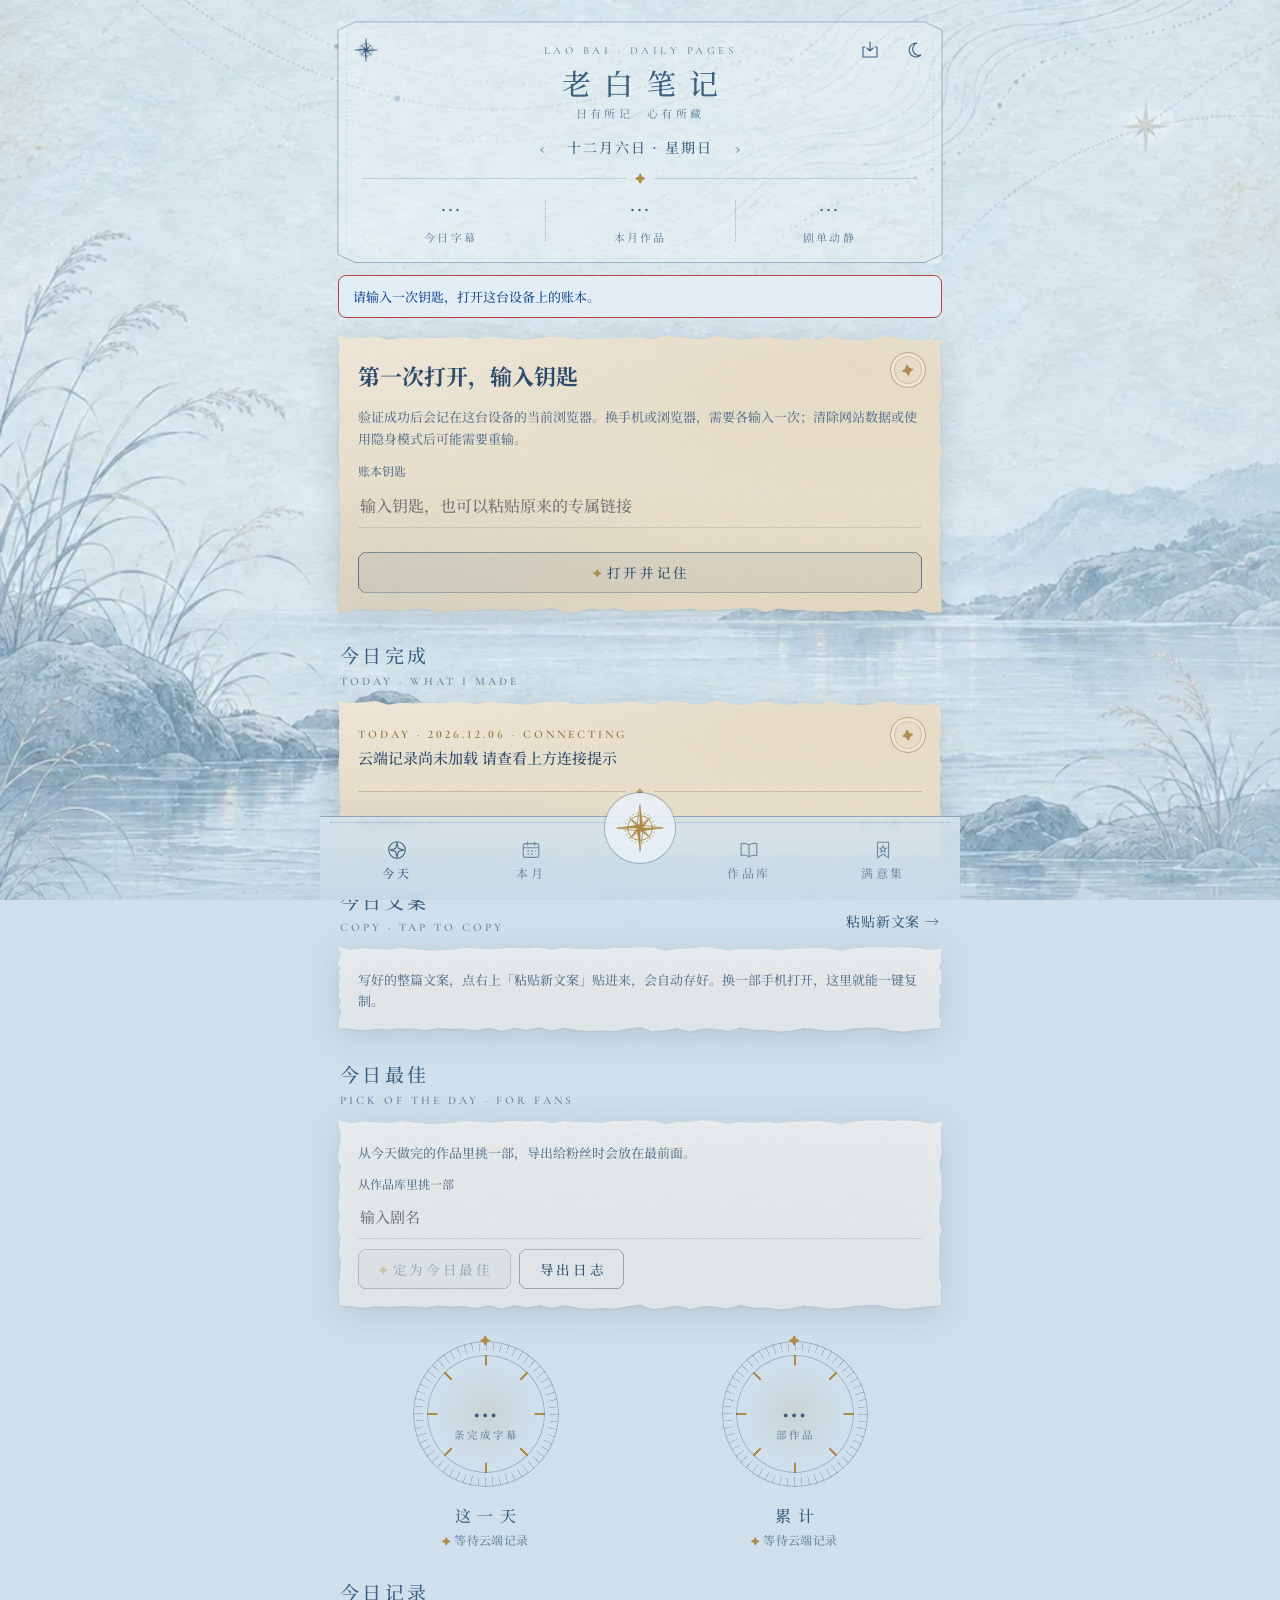
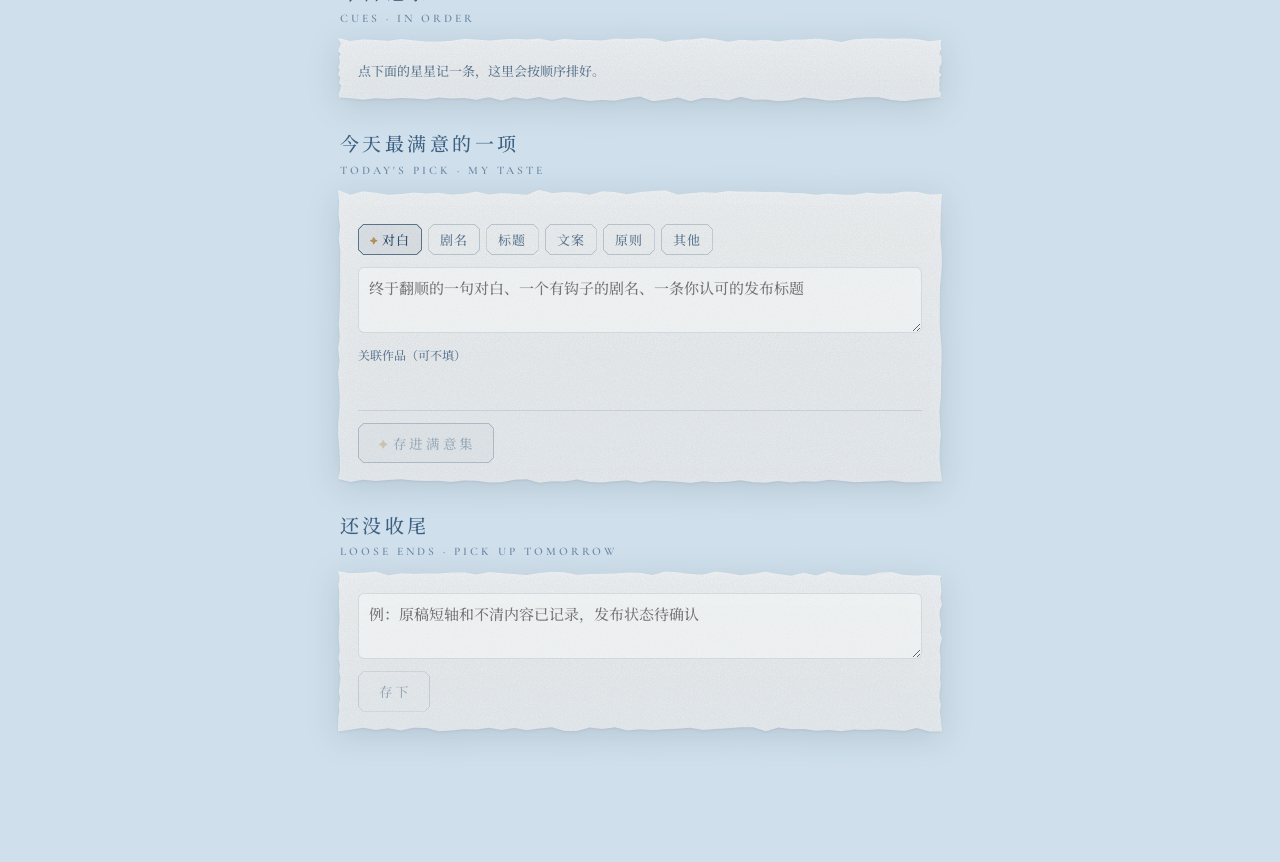
==== ledger.html @ b071095f "Publish reviewed drama list aesthetic v3" ====
<!doctype html>
<html lang="zh-CN">
<head>
<meta charset="utf-8">
<meta http-equiv="Content-Security-Policy" content="default-src 'self'; script-src 'self' 'sha256-WfR4hHwSA6loXZ166+HdCtov2/EPLVTPhyDtkD2rkdU='; style-src 'self' 'unsafe-inline'; font-src 'self'; img-src 'self' data: blob:; connect-src https://tvoynrohczmovuyorplm.supabase.co; base-uri 'none'; object-src 'none'; form-action 'none'">
<meta name="referrer" content="no-referrer">
<meta name="viewport" content="width=device-width,initial-scale=1,viewport-fit=cover">
<meta name="apple-mobile-web-app-capable" content="yes">
<meta name="mobile-web-app-capable" content="yes">
<meta name="apple-mobile-web-app-status-bar-style" content="black-translucent">
<meta name="application-name" content="老白笔记">
<link rel="manifest" href="./ledger.webmanifest">
<link rel="apple-touch-icon" sizes="180x180" href="./icons/laobai-180.png">
<link rel="icon" type="image/svg+xml" href="./icons/laobai.svg">
<link rel="icon" type="image/png" sizes="192x192" href="./icons/laobai-192.png">
<link rel="stylesheet" href="./ledger-app.css">
<link rel="stylesheet" href="./posters.css?v=20261116-aesthetic-candidate1">
<script defer src="./ledger-app.js"></script>
<script defer src="./vendor/opencc-1.0.5.js"></script>
<script defer src="./ledger-script.js"></script>
<meta name="apple-mobile-web-app-title" content="老白笔记">
<meta name="format-detection" content="telephone=no">
<title>老白笔记</title>
<meta name="description" content="老白的作品、灵感与日常记录。">
<meta name="theme-color" content="#173c60">
<meta name="claude:viewport-fit-sides" content="cover">
<link rel="stylesheet" href="fonts/fonts.css">
<style>
/* Layout: a night-sea star chart drawn on canvas behind one narrow column; torn paper cards float on it; a raised arch nav at the bottom, its center star opens the log sheet. Cards keep paper colors in every theme, so text on paper uses its own ink tokens. */
:root{
  --sky:#cfe0ec; --sky2:#e3edf5; --ink:#1d4f8f; --ink2:#4a6f9c; --ink3:#7f9cbf;
  --star:#2b5aa0; --chart:rgba(29,79,143,.22); --ring:#c9a463; --disc:#e8f1f8; --disc-ink:#1d4f8f;
  --paper:#e9eff8; --paper2:#dfe7f3; --p-ink:#1f3a63; --p-ink2:#55698a; --p-ink3:#8a9ab4; --p-rule:rgba(31,58,99,.14);
  --gold:#e9c88e; --gold2:#dcb574; --g-ink:#2a3e78; --g-ink2:#7a5a2a;
  --accent:#1f5fae; --accent-ink:#fff; --hl:#f2c75c; --warn:#b4413a;
  --nav:#2c5f9e; --nav2:#24518a; --nav-ink:#e8f0fa; --nav-ink2:#a9c3e3;
  --serif:"Noto Serif SC","Songti SC","STSong",serif;
  --latin:"Cormorant Garamond","Noto Serif SC",Georgia,serif;
  --mono:"IBM Plex Mono",ui-monospace,Menlo,monospace;
  --grain:url("data:image/svg+xml,%3Csvg xmlns='http://www.w3.org/2000/svg' width='180' height='180'%3E%3Cfilter id='n'%3E%3CfeTurbulence type='fractalNoise' baseFrequency='.8' numOctaves='3' stitchTiles='stitch'/%3E%3CfeColorMatrix values='0 0 0 0 0.3 0 0 0 0 0.25 0 0 0 0 0.2 0 0 0 .16 0'/%3E%3C/filter%3E%3Crect width='100%25' height='100%25' filter='url(%23n)'/%3E%3C/svg%3E");
}
@media (prefers-color-scheme: dark){:root:not([data-theme="light"]){
  --sky:#0c1530; --sky2:#111d3d; --ink:#ece3cf; --ink2:#b9b09b; --ink3:#7f8299;
  --star:#f3e6c4; --chart:rgba(214,190,135,.2); --ring:#c9a463; --disc:#101a38; --disc-ink:#f0d9a8;
  --accent:#c9a463; --accent-ink:#0c1530; --nav:#14204a; --nav2:#0f1a3d; --nav-ink:#ecdcb8; --nav-ink2:#9aa0b8; color-scheme:dark}}
:root[data-theme="dark"]{
  --sky:#0c1530; --sky2:#111d3d; --ink:#ece3cf; --ink2:#b9b09b; --ink3:#7f8299;
  --star:#f3e6c4; --chart:rgba(214,190,135,.2); --ring:#c9a463; --disc:#101a38; --disc-ink:#f0d9a8;
  --accent:#c9a463; --accent-ink:#0c1530; --nav:#14204a; --nav2:#0f1a3d; --nav-ink:#ecdcb8; --nav-ink2:#9aa0b8; color-scheme:dark}
/* skins picked on the page win over the system theme */
html:root[data-skin="day"]{--sky:#cfe0ec;--sky2:#e3edf5;--ink:#1d4f8f;--ink2:#4a6f9c;--ink3:#7f9cbf;--star:#2b5aa0;--chart:rgba(29,79,143,.22);--disc:#e8f1f8;--disc-ink:#1d4f8f;--accent:#1f5fae;--accent-ink:#fff;--nav:#2c5f9e;--nav2:#24518a;--nav-ink:#e8f0fa;--nav-ink2:#a9c3e3;color-scheme:light}
html:root[data-skin="dusk"]{--sky:#ecd6b0;--sky2:#f3e4c9;--ink:#6b3b1c;--ink2:#8d5f3c;--ink3:#b08b69;--star:#9a5a2c;--chart:rgba(107,59,28,.2);--disc:#f6e8cf;--disc-ink:#6b3b1c;--accent:#9a4f22;--accent-ink:#fff;--nav:#8d4a24;--nav2:#7a3f1e;--nav-ink:#fbeedb;--nav-ink2:#e6c39d;color-scheme:light}
html:root[data-skin="night"]{--sky:#0c1530;--sky2:#111d3d;--ink:#ece3cf;--ink2:#b9b09b;--ink3:#7f8299;--star:#f3e6c4;--chart:rgba(214,190,135,.2);--disc:#101a38;--disc-ink:#f0d9a8;--accent:#c9a463;--accent-ink:#0c1530;--nav:#14204a;--nav2:#0f1a3d;--nav-ink:#ecdcb8;--nav-ink2:#9aa0b8;color-scheme:dark}
html:root[data-skin="dream"]{--sky:#ddd4ef;--sky2:#ebe5f7;--ink:#4b3d8f;--ink2:#6d61a8;--ink3:#9c92c6;--star:#5c4bb0;--chart:rgba(75,61,143,.2);--disc:#efeafa;--disc-ink:#4b3d8f;--accent:#5b48b5;--accent-ink:#fff;--nav:#5b4ea6;--nav2:#4c4092;--nav-ink:#f1edfb;--nav-ink2:#c9c0ec;color-scheme:light}

*{box-sizing:border-box}
[hidden]{display:none!important}
html,body{margin:0;min-height:100%;background:var(--sky)}
body{color:var(--ink);font-family:var(--serif);font-size:15px;line-height:1.65;-webkit-font-smoothing:antialiased}
body::before{content:"";position:fixed;inset:0 0 auto;height:env(safe-area-inset-top,0px);z-index:10;background:var(--sky)}
/* Locked artwork: fixed layer for iPhone, explicit skins override system colors. */
#scene{position:fixed;inset:0;z-index:0;pointer-events:none;background:#cfe0ec url("bg/bg-day.webp") center bottom/cover no-repeat}
@media (prefers-color-scheme:dark){:root:not([data-theme="light"]) #scene{background:#0f1d3a url("bg/bg-night.webp") center bottom/cover no-repeat}}
:root[data-theme="dark"] #scene,html:root[data-skin="night"] #scene{background:#0f1d3a url("bg/bg-night.webp") center bottom/cover no-repeat}
html:root[data-skin="day"] #scene{background:#cfe0ec url("bg/bg-day.webp") center bottom/cover no-repeat}
html:root[data-skin="dusk"] #scene{background:#efd6b4 url("bg/bg-dusk.webp") center bottom/cover no-repeat}
html:root[data-skin="dream"] #scene{background:#392e4d url("bg/bg-dream.webp") center bottom/cover no-repeat}
#sky{display:none!important}
#sky{position:fixed;inset:0;z-index:0;pointer-events:none;display:block}
.app{position:relative;z-index:1;max-width:640px;margin:0 auto;padding-left:max(16px,env(safe-area-inset-left,0px));padding-right:max(16px,env(safe-area-inset-right,0px));padding-block:8px calc(130px + env(safe-area-inset-bottom,0px))}
button,input,textarea,select{font:inherit;color:inherit}
button{cursor:pointer}
:focus-visible{outline:2px solid var(--ring);outline-offset:3px}
.num{font-family:var(--mono);font-variant-numeric:tabular-nums}
.cap{font-family:var(--latin);font-weight:600;font-size:11.5px;letter-spacing:.26em;text-transform:uppercase;font-variant-numeric:lining-nums;color:var(--ink3)}

/* header */
.hd{display:grid;grid-template-columns:44px 1fr 44px;align-items:center;gap:8px;padding-top:14px}
.hd h1{margin:0;text-align:center;font-family:var(--serif);font-weight:500;font-size:30px;letter-spacing:.32em;text-indent:.32em;line-height:1.2}
.hd .cap{display:block;text-align:center;margin-top:6px}
.circ{width:44px;height:44px;border-radius:50%;border:1px solid var(--ink3);background:transparent;color:var(--ink);display:grid;place-items:center;font-size:18px}
.rule{position:relative;height:1px;background:var(--chart);margin:16px 6px 6px}
.rule::before,.rule::after{content:"✦";position:absolute;top:-9px;color:var(--ring);font-size:12px}
.rule::before{left:-6px}.rule::after{right:-6px}
.datebar{display:flex;align-items:center;justify-content:center;gap:14px;margin:10px 0 4px}
.datebar .d{text-align:center;min-width:150px}
.datebar .d b{display:block;font-weight:700;font-size:16px;letter-spacing:.12em}
.datebar .d small{color:var(--ink2);font-size:12px}
.mini{width:34px;height:34px;border-radius:50%;border:1px solid var(--chart);background:transparent;color:var(--ink2);font-size:16px}
.linkbtn{border:0;background:none;color:var(--accent);font-size:12px;padding:2px 4px;text-decoration:underline;text-underline-offset:3px}

/* section heading like a chart label */
.sh{margin:26px 4px 10px}
.sh h2{margin:0;font-size:19px;font-weight:500;letter-spacing:.18em}
.sh .cap{margin-top:2px;display:block}
.sh.row{display:flex;justify-content:space-between;align-items:flex-end;gap:10px;flex-wrap:wrap}

/* torn paper */
.pw{filter:drop-shadow(0 6px 14px rgba(8,16,40,.22)) drop-shadow(0 1px 1px rgba(8,16,40,.15));margin:0 2px}
.paper{position:relative;background:var(--paper);color:var(--p-ink);padding:22px 20px 20px;clip-path:var(--torn-a);font-size:15px}
.paper::after{content:"";position:absolute;inset:0;background-image:var(--grain);pointer-events:none;mix-blend-mode:multiply;opacity:.9}
.paper>*{position:relative;z-index:1}
.paper.b{clip-path:var(--torn-b)}.paper.c{clip-path:var(--torn-c)}
.paper.gold{background:linear-gradient(160deg,var(--gold),var(--gold2));color:var(--g-ink)}
.paper .cap{color:var(--p-ink3)}
.paper.gold .cap{color:var(--g-ink2)}
.paper .muted{color:var(--p-ink2);font-size:13px}
.paper hr{border:0;border-top:1px solid var(--p-rule);margin:14px 0 10px}
.paper.gold hr{border-top-color:rgba(42,62,120,.2)}
.ptitle{margin:6px 0 4px;font-size:22px;font-weight:500;letter-spacing:.08em;color:var(--g-ink)}
.ptitle .d{font-family:var(--latin);font-weight:600;font-size:1.16em;letter-spacing:.02em;margin:0 .06em;font-variant-numeric:lining-nums}
.ptitle .bar{display:inline-block;width:1px;height:.9em;margin:0 .6em;vertical-align:-.08em;background:currentColor;opacity:.3}
.paper:not(.gold) .ptitle{color:var(--p-ink)}
.sum{white-space:pre-wrap;word-break:break-word;line-height:1.85;margin:0}
/* 当日剧单：画成纸上的一小片星座。每部剧是一颗星，星与星之间用一根细弧线连起来，左右轻轻错开，像背景星图里的连线 */
.dn{list-style:none;margin:16px 0 2px;padding:0;white-space:normal}
.dn li{position:relative;display:grid;grid-template-columns:28px minmax(0,1fr);column-gap:10px;padding:0 0 17px}
.dn li:last-child{padding-bottom:4px}
.dn-star{grid-column:1;grid-row:1;width:16px;height:16px;margin:3.5px 0 0 2.5px;overflow:visible}
.dn-e .dn-star{margin-left:8.5px}
.dn-star{filter:drop-shadow(0 0 2.5px var(--seal-in))}
.dn-star .r2{opacity:.65}
.dn-star path{fill:var(--seal-star)}
.dn li:first-child .dn-star{transform:scale(1.18)}
.dn-route{position:absolute;left:0;top:21px;width:28px;height:calc(100% - 18px);overflow:visible;pointer-events:none}
.dn-route path{fill:none;stroke:var(--seal);stroke-width:.9;stroke-linecap:round;vector-effect:non-scaling-stroke}
.dn-t{grid-column:2;grid-row:1;min-width:0;padding-top:1px}
.dn-t b{display:block;font-weight:500;font-size:16.5px;line-height:22px;letter-spacing:.05em;color:var(--g-ink)}
.dn-m{display:flex;flex-wrap:wrap;align-items:center;gap:4px 10px;margin-top:3px}
.dn-m i{font-family:var(--latin);font-style:italic;font-weight:500;font-size:15.5px;line-height:1.25;letter-spacing:.01em;color:var(--g-ink2);overflow-wrap:anywhere}
.dn-s{flex:0 0 auto;font-size:10.5px;line-height:1;letter-spacing:.2em;text-indent:.2em;padding:4px 6px 3px;border:1px solid currentColor;border-radius:2px;outline:.6px solid currentColor;outline-offset:1.5px;color:var(--g-ink2);transform:rotate(-2deg);opacity:.7}
.arrow{border:0;background:none;color:inherit;font-size:14px;padding:4px 0;letter-spacing:.06em}
.arrow::after{content:" →"}
.stack{display:flex;flex-direction:column;gap:18px}

/* two dials, like harbors */
.dials{display:grid;grid-template-columns:1fr 1fr;gap:10px;margin:26px 0 6px}
.dial{display:flex;flex-direction:column;align-items:center;text-align:center;min-width:0}
.ringo{position:relative;width:min(148px,38vw);aspect-ratio:1;border-radius:50%;display:grid;place-items:center;border:1px solid var(--chart)}
.ringo::before{content:"";position:absolute;inset:7px;border-radius:50%;border:5px solid var(--ring);opacity:.85}
.ringo::after{content:"";position:absolute;inset:-9px;border-radius:50%;border:1px dashed var(--chart)}
.disc{position:absolute;inset:16px;border-radius:50%;background:var(--disc);display:grid;place-items:center;box-shadow:inset 0 0 0 1px var(--chart)}
.disc .v{font-family:var(--mono);font-weight:600;font-size:clamp(22px,7vw,30px);color:var(--disc-ink);line-height:1.1}
.disc .u{display:block;font-size:11px;color:var(--disc-ink);opacity:.75;font-family:var(--serif);letter-spacing:.1em}
.dial h3{margin:12px 0 0;font-weight:500;font-size:18px;letter-spacing:.3em;text-indent:.3em}
.dial .s{font-size:12px;color:var(--ink2)}
.dial .s::before{content:"● ";color:var(--accent);font-size:9px}

/* cues on paper */
.cue{display:grid;grid-template-columns:34px 1fr auto;gap:8px;padding:10px 0;border-top:1px dashed var(--p-rule);align-items:start}
.cue:first-child{border-top:0;padding-top:0}
.cue .ix{font-family:var(--mono);font-size:11px;color:var(--p-ink3);padding-top:4px}
.cue .t{word-break:break-word}
.tag{display:inline-block;font-family:var(--mono);font-size:10px;letter-spacing:.12em;padding:0 6px;margin-right:6px;border:1px solid var(--p-rule);border-radius:3px;color:var(--p-ink2);vertical-align:2px}
.tag.t-交付{border-color:#2e6a6a;color:#2e6a6a}.tag.t-返修{border-color:#a3403a;color:#a3403a}.tag.t-发布{border-color:#2c5fa0;color:#2c5fa0}
.x{border:0;background:none;color:var(--p-ink3);font-size:13px;padding:2px 4px}
.x.armed{color:#a3403a;font-weight:700}
.hlt{background:linear-gradient(transparent 58%,var(--hl) 58%,var(--hl) 92%,transparent 92%);padding:0 2px}
.best{font-size:18px;font-weight:700;line-height:1.75;margin:4px 0;word-break:break-word}

/* inputs on paper */
.f{display:flex;flex-direction:column;gap:4px;font-size:12px;color:var(--p-ink2);min-width:0}
.in{width:100%;border:0;border-bottom:1.5px solid var(--p-rule);background:transparent;padding:8px 2px;font-size:15px;color:var(--p-ink);outline:none;min-width:0;border-radius:0}
.in:focus{border-bottom-color:var(--p-ink)}
textarea.in{resize:vertical;min-height:64px;line-height:1.6;border:1.5px solid var(--p-rule);border-radius:6px;padding:8px 10px;background:rgba(255,255,255,.35)}
select.in{appearance:auto}
.row2{display:grid;grid-template-columns:1fr 1fr;gap:12px}
@media (max-width:420px){.row2.w1{grid-template-columns:1fr}}
.chips{display:flex;flex-wrap:wrap;gap:6px}
.chip{border:1px solid var(--p-rule);background:transparent;border-radius:999px;padding:4px 12px;font-size:13px;color:var(--p-ink2)}
.chip[aria-pressed="true"]{border-color:var(--p-ink);color:var(--p-ink);box-shadow:inset 0 0 0 1px var(--p-ink);font-weight:700}
.sky-chips .chip{border-color:var(--chart);color:var(--ink2)}
.sky-chips .chip[aria-pressed="true"]{border-color:var(--ink);color:var(--ink);box-shadow:inset 0 0 0 1px var(--ink)}
.btn{border:0;border-radius:999px;padding:9px 20px;background:var(--p-ink);color:var(--paper);font-weight:700;font-size:14px;letter-spacing:.12em}
.btn.ghost{background:transparent;color:var(--p-ink);box-shadow:inset 0 0 0 1px var(--p-ink)}
.btn.warn{background:transparent;color:#a3403a;box-shadow:inset 0 0 0 1px #a3403a}
.btn.warn.armed{background:#a3403a;color:#fff}
.btn:disabled{opacity:.4;cursor:not-allowed}
.acts{display:flex;gap:8px;flex-wrap:wrap;align-items:center}

/* month */
.tiles{display:grid;grid-template-columns:repeat(3,minmax(0,1fr));gap:12px 8px}
@media (max-width:440px){.tiles{grid-template-columns:repeat(2,minmax(0,1fr))}}
.tile{text-align:center;padding:4px 2px;min-width:0}
.tile .v{font-family:var(--mono);font-size:24px;font-weight:600;color:var(--p-ink);line-height:1.2}
.tile .v small{font-family:var(--serif);font-size:12px;font-weight:500;margin-left:2px}
.tile .k{font-size:12px;letter-spacing:.14em;color:var(--p-ink2)}
.tile .s{font-size:11px;color:var(--p-ink3)}
.cal{display:grid;grid-template-columns:repeat(7,minmax(0,1fr));gap:5px}
.cal .wd{font-size:11px;color:var(--p-ink3);text-align:center;letter-spacing:.1em}
.cal button{aspect-ratio:1;border:1px solid var(--p-rule);border-radius:50%;background:transparent;font-family:var(--mono);font-size:12px;color:var(--p-ink2);position:relative;padding:0}
.cal button.l1{background:rgba(44,95,158,.12)}
.cal button.l2{background:rgba(44,95,158,.32);color:var(--p-ink)}
.cal button.l3{background:#2c5f9e;color:#fff;border-color:#2c5f9e}
.cal button.today{box-shadow:0 0 0 2px var(--p-ink)}
.cal button .dot{position:absolute;right:1px;top:1px;font-size:9px;color:#c99a2e;line-height:1}
.cal .pad{visibility:hidden}
.legend{display:flex;gap:12px;flex-wrap:wrap;font-size:11px;color:var(--p-ink3);margin-top:10px}

/* works */
.work{padding:12px 0;border-top:1px dashed var(--p-rule)}
.work:first-child{border-top:0;padding-top:0}
.work h4{margin:0;font-size:17px;font-weight:700;word-break:break-word;letter-spacing:.04em}
.work .en{font-family:var(--latin);font-size:15px;font-style:italic;color:var(--p-ink2);word-break:break-word}
.pill{display:inline-block;font-size:11px;padding:0 8px;border-radius:999px;margin-right:4px;border:1px solid var(--p-rule);color:var(--p-ink2)}
.pill.s-已发布{border-color:#2c5fa0;color:#2c5fa0}.pill.s-已交付{border-color:#b08a2e;color:#8a6a1e}.pill.s-返修中{border-color:#a3403a;color:#a3403a}.pill.s-翻译中{border-color:#2e6a6a;color:#2e6a6a}
.wlinks{display:flex;flex-wrap:wrap;gap:12px;margin-top:6px}
.wlinks a{font-size:13px;color:var(--p-ink);text-underline-offset:3px;word-break:break-all}
.copybox{margin-top:8px;padding:8px 10px;border-left:2px solid var(--p-rule);font-size:13px;color:var(--p-ink2);white-space:pre-wrap;word-break:break-word;max-height:130px;overflow:auto}
.hit{font-size:13px;padding:6px 0;border-top:1px dashed var(--p-rule);word-break:break-word}
.hit b{background:var(--hl)}
.search{display:flex;gap:10px;align-items:center;border-bottom:1px solid var(--chart);padding:4px 2px}
.search input{flex:1;border:0;background:transparent;font-size:16px;color:var(--ink);outline:none;min-width:0;padding:8px 0}
.search input::placeholder{color:var(--ink3)}
.toolrow{display:flex;justify-content:space-between;align-items:center;gap:10px;flex-wrap:wrap;margin:10px 2px 12px}
.toolrow label{font-size:13px;color:var(--ink2);display:flex;gap:6px;align-items:center}
.skybtn{border:1px solid var(--ink3);background:transparent;color:var(--ink);border-radius:999px;padding:7px 16px;font-size:13px;letter-spacing:.1em}
.status{margin:12px 2px 0;padding:10px 14px;border:1px solid var(--warn);border-radius:8px;color:var(--ink);font-size:13px;background:var(--sky2)}

/* arch nav */
.nav{position:fixed;left:0;right:0;bottom:0;z-index:15;pointer-events:none}
.arch{pointer-events:auto;max-width:640px;margin:0 auto;position:relative;height:calc(78px + env(safe-area-inset-bottom,0px));background:linear-gradient(180deg,var(--nav),var(--nav2));border-radius:50% 50% 0 0 / 34px 34px 0 0;box-shadow:0 -1px 0 var(--ring),0 -8px 24px rgba(8,16,40,.25);display:grid;grid-template-columns:1fr 1fr 84px 1fr 1fr;align-items:start;padding:14px max(10px,env(safe-area-inset-right,0px)) env(safe-area-inset-bottom,0px) max(10px,env(safe-area-inset-left,0px))}
.arch::before{content:"";pointer-events:none;z-index:0;position:absolute;left:8%;right:8%;top:6px;border-top:1px dotted var(--ring);opacity:.6;border-radius:50% 50% 0 0/20px 20px 0 0;height:20px}
.ni{position:relative;z-index:1;border:0;background:none;color:var(--nav-ink2);display:flex;flex-direction:column;align-items:center;gap:2px;font-size:12px;letter-spacing:.2em;padding:6px 0}
.ni svg{width:22px;height:22px}
.ni[aria-selected="true"]{color:var(--nav-ink)}
.ni[aria-selected="true"] span{border-bottom:1px solid var(--ring)}
.star{position:relative;z-index:2;justify-self:center;margin-top:-40px;width:72px;height:72px;border-radius:50%;border:0;background:var(--nav2);color:var(--ring);display:grid;place-items:center;box-shadow:0 0 0 2px var(--ring),0 0 0 7px var(--nav),0 0 0 8px var(--ring),0 8px 18px rgba(8,16,40,.35)}
.star svg{width:30px;height:30px}

/* sheets */
.ov{position:fixed;inset:0;z-index:20;background:rgba(6,12,30,.45);display:flex;align-items:flex-end;justify-content:center}
.sheet-wrap{width:100%;max-width:640px;max-height:92vh;overflow:auto;padding:0 max(8px,env(safe-area-inset-right,0px)) 0 max(8px,env(safe-area-inset-left,0px))}
.sheet-wrap .paper{padding:26px 20px calc(24px + env(safe-area-inset-bottom,0px));clip-path:var(--torn-top)}
.ni-dot{position:absolute;top:2px;right:calc(50% - 24px);min-width:16px;height:16px;padding:0 4px;border-radius:8px;background:#c99a2e;color:#fff;font:700 10px/16px var(--mono);font-style:normal;letter-spacing:0;text-indent:0}
.seg{display:flex;align-items:baseline;gap:10px}
.seg button{position:relative;border:0;background:none;padding:0 0 4px;font:inherit;letter-spacing:inherit;color:var(--ink3)}
.seg button[aria-selected="true"]{color:var(--ink)}
.seg button[aria-selected="true"]::before{content:"";position:absolute;left:0;right:.18em;bottom:0;height:1.5px;background:var(--ring)}
.seg .ni-dot{top:-6px;right:-14px}
.seg-sep{font-style:normal;font-size:10px;color:var(--ring);transform:translateY(-3px)}
.pk-filter{flex-wrap:nowrap;overflow-x:auto;scrollbar-width:none;margin:0 -16px;padding:2px 18px 4px}
.pk-filter::-webkit-scrollbar{display:none}
.pk-filter .chip{flex:0 0 auto}
.chip sup{font-family:var(--mono);font-size:9px;margin-left:3px;opacity:.75}
/* Airing is a separate visual cue from the translation/workflow status. */
.pk-head{display:flex;flex-wrap:wrap;justify-content:space-between;align-items:center;gap:8px 12px}
.pk-head>.pk-by{flex:0 0 100%;min-width:0;overflow-wrap:anywhere;font-size:11px;line-height:1.6}
.pk-head>.pk-stamp{margin-left:auto}
.pk-air{display:inline-flex;align-items:center;gap:6px;flex:0 0 auto;padding:6px 12px;border-radius:4px;color:#fff;font-size:15px;font-weight:700;line-height:1.4;letter-spacing:.1em;box-shadow:0 2px 0 rgba(0,0,0,.12)}
.pk-air[data-air="done"]{background:#28644f}
.pk-air[data-air="ongoing"]{background:#83520b}
.pk-air-icon{font-size:13px;letter-spacing:0}
.pk-filter .chip{min-height:44px}
button.pk-air{border:0;min-height:44px;cursor:pointer;font-family:inherit}
button.pk-air:focus-visible{outline:3px solid currentColor;outline-offset:3px}
.pk-airing-note:not([hidden]){display:flex;align-items:center;justify-content:space-between;flex-wrap:wrap;gap:8px;margin:12px 0;padding:12px 14px;border:1px solid var(--ink3);border-radius:8px;font-size:13px;line-height:1.7}
.pk-airing-note .linkbtn{min-height:44px;flex-shrink:0}
.pk-airing-note small{display:block;opacity:.8}
.pk-tracking-entry:not([hidden]){display:flex;align-items:center;flex-wrap:wrap;gap:8px 12px;margin:0 0 18px}
.pk-tracking-entry small{font-size:12px;line-height:1.6;opacity:.8}
.pk-tracking-entry .pk-air[aria-pressed="true"]{outline:2px solid currentColor;outline-offset:3px}
@media(max-width:380px){.pk-air{padding:5px 10px;font-size:14px}}
.pk-head .cap{color:var(--p-ink3);letter-spacing:.16em}
.pk-stamp{flex:0 0 auto;font-family:var(--serif);font-size:12px;letter-spacing:.2em;text-indent:.2em;padding:3px 8px;border:1.5px solid currentColor;border-radius:3px;transform:rotate(-4deg);opacity:.88}
.pk-stamp[data-k="idea"]{color:var(--p-ink2)}
.pk-stamp[data-k="doing"]{color:#2a5fa8}
.pk-stamp[data-k="out"]{color:#a8742a}
.pk-stamp[data-k="skip"]{color:var(--p-ink3);text-decoration:line-through}
.pk-title{margin-top:10px;font-size:19px;font-weight:700;letter-spacing:.04em;color:var(--p-ink);line-height:1.5;word-break:break-word}
.pk-newdot{display:inline-block;width:7px;height:7px;border-radius:50%;background:#c99a2e;margin-right:6px;vertical-align:middle;box-shadow:0 0 0 3px rgba(201,154,46,.18)}
.pk-inlib{display:inline-block;white-space:nowrap;font-family:var(--mono);font-size:10px;font-weight:400;letter-spacing:.14em;color:var(--p-ink3);margin-left:8px;vertical-align:middle}
.pk-en{font-family:var(--latin);font-style:italic;font-size:15px;color:var(--p-ink2);word-break:break-word}
.pk-meta{margin-top:4px;font-size:12px;letter-spacing:.08em;color:var(--p-ink2)}
.pk-note{margin-top:10px;padding:2px 0 2px 12px;border-left:2px solid var(--p-rule);font-size:14px;line-height:1.75;color:var(--p-ink);white-space:pre-wrap;word-break:break-word}
.pk-follow{margin-top:12px;padding:8px 12px;border-left:2px solid #c99a2e;background:rgba(201,154,46,.08);font-size:13px;color:var(--p-ink)}
.pk-follow div{display:flex;justify-content:space-between;align-items:baseline;gap:10px;padding:3px 0}
.pk-follow span{min-width:0;word-break:break-word;line-height:1.6}
.pk-follow b{font-weight:400;color:#8a5f16}
.pk-follow .linkbtn{flex:0 0 auto;font-size:12px;color:#8a5f16}
.pk-links{margin-top:10px;display:flex;gap:16px;font-size:13px}
.pk-links a{color:var(--p-ink2);text-underline-offset:3px}
.pk-acts{display:flex;justify-content:space-between;align-items:center;gap:10px;margin-top:14px;padding-top:10px;border-top:1px dashed var(--p-rule)}
.pk-acts>div{display:flex;align-items:center;gap:14px;flex-wrap:wrap}
.pk-acts .arrow{font-weight:700;color:var(--p-ink)}
.linkbtn.pk-soft{text-decoration:none;font-size:13px;color:var(--p-ink2);letter-spacing:.08em}
.pk-me{margin:18px 4px 0;text-align:center;font-family:var(--mono);font-size:10px;letter-spacing:.2em;color:var(--ink3)}
.pk-me .linkbtn{font-family:var(--serif);letter-spacing:.1em}
.pk-irow{display:grid;grid-template-columns:72px 1fr 1fr;gap:6px 8px;padding:10px;border:1px dashed var(--p-rule);border-radius:8px}
.pk-irow .pk-inote{grid-column:1/-1}
.pk-ichk{font-size:13px;color:var(--p-ink2);display:flex;align-items:center;gap:6px}
.pk-irow .linkbtn{justify-self:end;grid-column:2/-1;font-size:13px;color:#a3403a}
.linkbtn{border:0;background:none;padding:0;color:inherit;text-decoration:underline;font-size:inherit;cursor:pointer}
.swatches{display:grid;grid-template-columns:repeat(4,1fr);gap:10px;text-align:center}
.sw{border:0;background:none;display:flex;flex-direction:column;align-items:center;gap:6px;font-size:13px;color:var(--p-ink2)}
.sw i{width:58px;height:58px;border-radius:50%;display:block;box-shadow:0 0 0 3px var(--paper),0 0 0 4px var(--p-rule)}
.sw[aria-pressed="true"] i{box-shadow:0 0 0 3px var(--paper),0 0 0 5px var(--p-ink)}
.sw[aria-pressed="true"]{color:var(--p-ink);font-weight:700}
.fan{margin-top:8px;padding:10px 12px;border-radius:6px;background:rgba(255,255,255,.4);font-size:14px;line-height:1.75;color:var(--p-ink);word-break:break-word}
.paper.gold .fan{background:rgba(255,255,255,.28);color:var(--g-ink)}
.stars{font-size:13px;color:var(--p-ink2);display:flex;flex-wrap:wrap;gap:4px 14px;margin-top:6px}
.stars b{color:#c08a1e;letter-spacing:.08em;font-weight:400}
.scorerow{display:flex;align-items:center;gap:6px;margin:4px 0}
.scorerow span{width:42px;font-size:13px;color:var(--p-ink2)}
.sbtn{border:0;background:none;font-size:22px;line-height:1;padding:2px;color:var(--p-rule)}
.sbtn[aria-pressed="true"]{color:#c08a1e}
#expOut{font-family:var(--serif);font-size:13px;min-height:220px}
.toast{position:fixed;left:50%;top:calc(14px + env(safe-area-inset-top,0px));transform:translateX(-50%) translateY(-12px);background:var(--p-ink);color:var(--paper);padding:8px 18px;border-radius:999px;font-size:13px;opacity:0;pointer-events:none;transition:.25s;z-index:30;max-width:calc(100% - 32px);text-align:center;letter-spacing:.06em}
.toast.on{opacity:1;transform:translateX(-50%) translateY(0)}
@media (prefers-reduced-motion:reduce){.toast{transition:none}}


.pk-calendar{margin:14px 2px 16px}.pk-calendar-grid,.pk-weekday{display:grid;grid-template-columns:repeat(7,minmax(0,1fr));gap:3px}.pk-weekday{text-align:center;font-size:11px;color:var(--ink2);padding-bottom:6px}.pk-day{min-width:0;min-height:44px;background:transparent;color:var(--ink);border:1px solid transparent;border-radius:8px;font-family:var(--mono);display:flex;flex-direction:column;align-items:center;justify-content:center;padding:5px 2px}.pk-day small{font-size:9px;min-height:14px}.pk-day.outside{opacity:.35}.pk-day[aria-pressed="true"]{background:var(--nav);color:var(--nav-ink)}.pk-calendar-bar{display:flex;align-items:center;justify-content:center;gap:12px;margin-bottom:8px}.pk-date-tools{display:flex;justify-content:center;gap:14px;margin-top:8px;font-size:12px}.pk-auth-note{font-size:12px;color:var(--p-ink2)}.pk-sync-note{font-size:11px;color:var(--ink2);text-align:center}.pk-conflict{padding:12px;border:1px solid #c99a2e;background:#fff0c9;color:#674c20;font-size:13px}.shared-only #installEntry,.shared-only .nav [data-view="today"],.shared-only .nav [data-view="month"],.shared-only .nav [data-view="best"],.shared-only .nav [data-act="open-log"]{display:none}.shared-only .nav-in{display:flex;justify-content:center}.shared-only .seg button:disabled{opacity:.45}.shared-only #ledgerAccess,.shared-only #ledgerAccessNote{display:none!important}


/* ===== 老白笔记 · 海图题签抬头 + 纸面导航（锁定版 2026-11-07）===== */
:root{
  --hd-ink:#3d5f80;            /* 主墨色：标题、数字、选中项 */
  --hd-ink2:#6f8aa5;           /* 次墨色：小字、箭头、未选中项 */
  --hd-line:rgba(61,95,128,.42);   /* 题签外框、导航上沿、图例分隔 */
  --hd-line2:rgba(61,95,128,.22);  /* 题签内框虚点、装饰线 */
  --hd-gold:#b08a46;           /* 金色：分隔星、罗盘、小圆点 */
  --hd-wash:rgba(246,250,252,.28); /* 题签里那层很淡的纸色 */
  --nav-paper1:rgba(214,228,236,.86);
  --nav-paper2:rgba(200,218,230,.94);
  --rose-bg:rgba(232,240,245,.9);
}
@media (prefers-color-scheme: dark){:root:not([data-theme="light"]){
  --hd-ink:#e6dcc4;--hd-ink2:#a9a48f;--hd-line:rgba(220,200,150,.45);--hd-line2:rgba(220,200,150,.22);
  --hd-gold:#d9b26a;--hd-wash:rgba(10,24,48,.25);--nav-paper1:rgba(14,30,54,.86);--nav-paper2:rgba(10,22,42,.95);--rose-bg:rgba(14,30,54,.92)}}
:root[data-theme="dark"],html:root[data-skin="night"]{
  --hd-ink:#e6dcc4;--hd-ink2:#a9a48f;--hd-line:rgba(220,200,150,.45);--hd-line2:rgba(220,200,150,.22);
  --hd-gold:#d9b26a;--hd-wash:rgba(10,24,48,.25);--nav-paper1:rgba(14,30,54,.86);--nav-paper2:rgba(10,22,42,.95);--rose-bg:rgba(14,30,54,.92)}
html:root[data-skin="day"]{
  --hd-ink:#3d5f80;--hd-ink2:#6f8aa5;--hd-line:rgba(61,95,128,.42);--hd-line2:rgba(61,95,128,.22);
  --hd-gold:#b08a46;--hd-wash:rgba(246,250,252,.28);--nav-paper1:rgba(214,228,236,.86);--nav-paper2:rgba(200,218,230,.94);--rose-bg:rgba(232,240,245,.9)}
html:root[data-skin="dusk"]{
  --hd-ink:#6b4a32;--hd-ink2:#9a7a5c;--hd-line:rgba(107,74,50,.42);--hd-line2:rgba(107,74,50,.22);
  --hd-gold:#a8742a;--hd-wash:rgba(250,244,234,.3);--nav-paper1:rgba(238,226,208,.88);--nav-paper2:rgba(228,212,190,.95);--rose-bg:rgba(246,238,224,.92)}
html:root[data-skin="dream"]{
  --hd-ink:#4f4590;--hd-ink2:#7d74b4;--hd-line:rgba(79,69,144,.4);--hd-line2:rgba(79,69,144,.2);
  --hd-gold:#b08a46;--hd-wash:rgba(248,246,252,.3);--nav-paper1:rgba(230,226,244,.88);--nav-paper2:rgba(220,214,240,.95);--rose-bg:rgba(242,239,250,.92)}

/* 抬头：海图题签 */
.chart-head{position:relative;margin:14px 2px 0;padding:22px 18px 16px;text-align:center;background:var(--hd-wash);color:var(--hd-ink)}
.chart-head .frame{position:absolute;inset:0;width:100%;height:100%;overflow:visible;pointer-events:none}
.chart-head .frame .o{fill:none;stroke:var(--hd-line);stroke-width:1}
.chart-head .frame .i{fill:none;stroke:var(--hd-line2);stroke-width:1;stroke-dasharray:1 3}
.chart-head .kicker{font-family:var(--latin);font-size:11px;letter-spacing:.32em;text-transform:uppercase;color:var(--hd-ink2)}
.chart-head h1{margin:8px 0 0;font-family:var(--serif);font-weight:500;font-size:29px;line-height:1.25;letter-spacing:.46em;text-indent:.46em;color:var(--hd-ink)}
.chart-head .motto{margin-top:4px;font-size:11px;letter-spacing:.3em;color:var(--hd-ink2)}
.chart-head .when{display:flex;justify-content:center;align-items:center;gap:2px;margin-top:8px;font-size:14px;letter-spacing:.14em}
.chart-head .when button{border:0;background:none;color:var(--hd-ink2);font-size:15px;min-width:44px;min-height:36px;padding:0}
.chart-head .when button[hidden]{visibility:hidden;display:inline-block!important}
.chart-head .orn{display:flex;align-items:center;gap:8px;margin:8px 6px 0;color:var(--hd-gold);font-size:11px;line-height:1}
.chart-head .orn i{flex:1;border-top:1px solid var(--hd-line2)}
.chart-head .legend{display:grid;grid-template-columns:repeat(3,1fr);margin-top:10px}
.chart-head .legend button{position:relative;border:0;background:none;padding:2px 0 0;color:inherit;font:inherit;min-height:44px}
.chart-head .legend button+button::before{content:"";position:absolute;left:0;top:6px;bottom:6px;border-left:1px dotted var(--hd-line)}
.chart-head .legend b{display:block;font-family:var(--serif);font-weight:500;font-size:21px;line-height:1.3;letter-spacing:.04em;font-variant-numeric:oldstyle-nums;color:var(--hd-ink)}
.chart-head .legend span{font-size:11px;letter-spacing:.2em;color:var(--hd-ink2)}
.chart-head .legend .dot{display:inline-block;width:6px;height:6px;border-radius:50%;background:var(--hd-gold);margin-left:4px;vertical-align:3px;box-shadow:0 0 0 3px rgba(201,154,46,.18)}
.chart-head .legend .dot[hidden]{display:none}
.chart-head .tool{position:absolute;top:6px;width:44px;height:44px;display:grid;place-items:center;border:0;background:none;padding:0;color:var(--hd-ink)}
.chart-head .tool.l{left:6px}.chart-head .tool.r{right:6px}.chart-head .tool.r2{right:44px}
.chart-head .tool .rose-svg{width:26px;height:26px}
.chart-head .tool svg{display:block}
@media (max-width:360px){.chart-head h1{font-size:25px;letter-spacing:.36em;text-indent:.36em}.chart-head .legend b{font-size:18px}.chart-head .kicker{letter-spacing:.22em}}

/* 底部导航：纸面 + 罗盘 */
.arch{background:linear-gradient(var(--nav-paper1),var(--nav-paper2));border-radius:0;border-top:1px solid var(--hd-line);box-shadow:none;-webkit-backdrop-filter:blur(3px);backdrop-filter:blur(3px)}
.arch::before{left:10px;right:10px;top:5px;height:0;border-radius:0;border-top:1px dotted var(--hd-line);opacity:1}
.ni{color:var(--hd-ink2);letter-spacing:.24em}
.ni[aria-selected="true"]{color:var(--hd-ink)}
.ni svg{stroke-width:1.2}
.star{width:70px;height:70px;background:var(--rose-bg);box-shadow:0 0 0 1px var(--hd-line);color:var(--hd-gold)}
.star .rose-svg{width:52px;height:52px}

/* ===== 老白笔记 · 纸卡做旧，墨色统一（锁定版 2026-11-07）===== */
/* 放在原有 .paper / .paper.gold 等规则的后面，覆盖原值 */
:root,html:root[data-skin="day"],html:root[data-skin="dusk"],html:root[data-skin="dream"]{
  --paper-bg:linear-gradient(180deg,rgba(246,249,251,.82),rgba(236,242,246,.86)); /* 浅纸卡：半透明的纸 */
  --gold:#efe6d1; --gold2:#e6d9bb;                    /* 金卡：旧信纸 */
  --p-ink:#2f4f6f; --p-ink2:#5c7690; --p-ink3:#8a9aab; --p-rule:rgba(47,79,111,.14);
  --g-ink:#2f4f6f; --g-ink2:#9a7b4a; --g-rule:rgba(122,90,42,.3);
  --seal:rgba(176,138,70,.55); --seal-in:rgba(176,138,70,.35); --seal-star:rgba(176,138,70,.75);
}
@media (prefers-color-scheme: dark){:root:not([data-theme="light"]):not([data-skin="day"]):not([data-skin="dusk"]):not([data-skin="dream"]){
  --paper-bg:linear-gradient(180deg,rgba(214,222,229,.9),rgba(200,210,219,.92));
  --gold:#ddd1b5; --gold2:#cfc1a1;
  --p-ink:#24405c; --p-ink2:#4f6680; --p-ink3:#6f8296; --p-rule:rgba(36,64,92,.16);
  --g-ink:#24405c; --g-ink2:#7f6540; --g-rule:rgba(110,82,40,.32)}}
:root[data-theme="dark"],html:root[data-skin="night"]{
  --paper-bg:linear-gradient(180deg,rgba(214,222,229,.9),rgba(200,210,219,.92));
  --gold:#ddd1b5; --gold2:#cfc1a1;
  --p-ink:#24405c; --p-ink2:#4f6680; --p-ink3:#6f8296; --p-rule:rgba(36,64,92,.16);
  --g-ink:#24405c; --g-ink2:#7f6540; --g-rule:rgba(110,82,40,.32)}

.pw{filter:drop-shadow(0 6px 16px rgba(8,16,40,.14)) drop-shadow(0 1px 1px rgba(8,16,40,.08))}
.paper{background:var(--paper-bg)}
.paper.gold{background:
  radial-gradient(120% 80% at 85% 10%,var(--g-tint),transparent 60%),
  radial-gradient(90% 70% at 10% 95%,var(--g-tint2),transparent 60%),
  linear-gradient(180deg,var(--gold),var(--gold2))}
.paper.gold hr{border-top:1px dashed var(--g-rule)}
/* 金卡右上角的小邮戳 */
.paper.gold::before{content:"✦";position:absolute;right:16px;top:16px;width:34px;height:34px;border-radius:50%;
  display:grid;place-items:center;font-size:12px;line-height:1;color:var(--seal-star);
  border:1.2px solid var(--seal);box-shadow:inset 0 0 0 3px var(--gold),inset 0 0 0 4px var(--seal-in);
  transform:rotate(-10deg);pointer-events:none}

/* ===== 纸卡随场景换光（2026-11-07）=====
   同一张旧信纸，放在不同的海图上：晨光是象牙白，黄昏是杏色，月夜是带一点银蓝的月光纸，梦境是淡丁香。
   墨色和邮戳颜色跟着抬头题签的墨色走，所以抬头、纸卡、导航永远是同一套颜色。 */
:root,html:root[data-skin="day"]{
  --paper-bg:linear-gradient(180deg,rgba(247,249,250,.84),rgba(236,241,245,.88));
  --gold:#f4eedf; --gold2:#e9dfc8;
  --p-ink:#2f4f6f; --p-ink2:#5c7690; --p-ink3:#8a9aab; --p-rule:rgba(47,79,111,.14);
  --g-ink:#2c4a6b; --g-ink2:#94743f; --g-rule:rgba(122,90,42,.26);
  --g-tint:rgba(176,138,70,.10); --g-tint2:rgba(120,150,180,.10);
  --seal:rgba(176,138,70,.55); --seal-in:rgba(176,138,70,.32); --seal-star:rgba(170,130,60,.85)}
html:root[data-skin="dusk"]{
  --paper-bg:linear-gradient(180deg,rgba(252,245,236,.84),rgba(246,233,217,.88));
  --gold:#f8eadb; --gold2:#efd8be;
  --p-ink:#5a3c29; --p-ink2:#87654a; --p-ink3:#ab8d73; --p-rule:rgba(107,74,50,.15);
  --g-ink:#553826; --g-ink2:#a06a3d; --g-rule:rgba(150,96,52,.28);
  --g-tint:rgba(226,140,90,.14); --g-tint2:rgba(190,120,90,.10);
  --seal:rgba(176,112,52,.55); --seal-in:rgba(176,112,52,.32); --seal-star:rgba(176,108,46,.85)}
@media (prefers-color-scheme: dark){:root:not([data-theme="light"]):not([data-skin="day"]):not([data-skin="dusk"]):not([data-skin="dream"]){
  --paper-bg:linear-gradient(180deg,rgba(226,230,234,.9),rgba(208,214,221,.92));
  --gold:#ebe7dc; --gold2:#d9d3c3;
  --p-ink:#22385a; --p-ink2:#4d6380; --p-ink3:#74859a; --p-rule:rgba(34,56,90,.16);
  --g-ink:#1f3556; --g-ink2:#866838; --g-rule:rgba(110,86,46,.28);
  --g-tint:rgba(130,160,215,.16); --g-tint2:rgba(176,138,70,.10);
  --seal:rgba(170,132,62,.6); --seal-in:rgba(170,132,62,.34); --seal-star:rgba(164,124,52,.9)}}
:root[data-theme="dark"],html:root[data-skin="night"]{
  --paper-bg:linear-gradient(180deg,rgba(226,230,234,.9),rgba(208,214,221,.92));
  --gold:#ebe7dc; --gold2:#d9d3c3;
  --p-ink:#22385a; --p-ink2:#4d6380; --p-ink3:#74859a; --p-rule:rgba(34,56,90,.16);
  --g-ink:#1f3556; --g-ink2:#866838; --g-rule:rgba(110,86,46,.28);
  --g-tint:rgba(130,160,215,.16); --g-tint2:rgba(176,138,70,.10);
  --seal:rgba(170,132,62,.6); --seal-in:rgba(170,132,62,.34); --seal-star:rgba(164,124,52,.9)}
html:root[data-skin="dream"]{
  --paper-bg:linear-gradient(180deg,rgba(247,244,252,.86),rgba(235,229,246,.9));
  --gold:#f3eef6; --gold2:#e3d9ee;
  --p-ink:#3d3870; --p-ink2:#68619a; --p-ink3:#958fbb; --p-rule:rgba(61,56,112,.15);
  --g-ink:#3a346c; --g-ink2:#8a6a92; --g-rule:rgba(120,96,150,.28);
  --g-tint:rgba(178,146,226,.16); --g-tint2:rgba(220,170,200,.12);
  --seal:rgba(150,118,170,.6); --seal-in:rgba(150,118,170,.34); --seal-star:rgba(176,140,100,.9)}

/* Integration with the existing app: reference typography and navigation geometry. */
.chart-head{font-size:16px;line-height:normal}
.chart-head .legend{gap:0;font-size:16px}
.chart-head .legend #hdPicks{font-size:inherit;letter-spacing:inherit;color:inherit}
.chart-head .tool[hidden]{display:none!important}
.chart-head .tool.r2{right:50px}
@media(max-width:420px){.chart-head:has(#installEntry:not([hidden])) .kicker{font-size:10px;letter-spacing:.08em}}
/* Hide the tiny masthead at narrow widths without moving the locked title geometry. */
@media(max-width:360px){.chart-head .kicker{visibility:hidden}}
/* Day-only exterior labels use the same muted chart ink; other skins/paper stay unchanged. */
:is(html:root[data-skin="day"],html:root[data-theme="light"]:not([data-skin])) .app :is(.sh,.sky-chips){--ink:var(--hd-ink);--ink2:var(--hd-ink2);--ink3:var(--hd-ink2);--chart:var(--hd-line2);color:var(--hd-ink)}
@media(prefers-color-scheme:light){html:root:not([data-skin]):not([data-theme="dark"]) .app :is(.sh,.sky-chips){--ink:var(--hd-ink);--ink2:var(--hd-ink2);--ink3:var(--hd-ink2);--chart:var(--hd-line2);color:var(--hd-ink)}}
.arch{height:calc(84px + env(safe-area-inset-bottom,0px));padding-top:16px}
.ni[aria-selected="true"] span{border-bottom:0}
.pk-feed-card.paper{background:var(--paper-bg)}
.month-return{text-align:center}.month-return:has([hidden]){display:none}
#todayRecords{scroll-margin-top:18px}
/* Dream keeps its locked light paper/nav; only night-art foreground contrast is lifted. */
html:root[data-skin="dream"] .app>section[id^="v-"]{--ink:#e7e1ff;--ink2:#c6bddf;--ink3:#a79cbd;--chart:rgba(230,225,255,.28);color:var(--ink)}
html:root[data-skin="dream"] .app>section[id^="v-"] :is(.paper,.status,.app-offline){--ink:#4b3d8f;--ink2:#6d61a8;--ink3:#9c92c6;--chart:rgba(75,61,143,.2)}
html:root[data-skin="dream"] .chart-head{--hd-ink:#e7e1ff;--hd-ink2:#c6bddf;--hd-line:rgba(224,214,255,.48);--hd-line2:rgba(224,214,255,.26);--hd-wash:rgba(25,22,48,.25)}

/* ===== 第四版：整页一张星图手账（2026-11-07）=====
   原则：纸上的东西只用三种笔触。墨线（文字、细框）、金星（星、邮戳、刻度）、细线（分隔、连线）。
   不再出现实心色块、圆角药丸、等宽数字、彩色标签。 */

/* 去掉重复：日期在抬头，「今日完成」在小标题，纸卡里只留一行小字日期 */
#noteTitle,#monNoteTitle{display:none}
#v-today .paper.gold>.cap{margin-top:2px}
#monNote::before{content:"";float:right;width:44px;height:34px}

/* 纸上的按钮：和抬头题签同一种切角细框 */
.paper .btn,.paper .fan,.chip,.skybtn{--c:5px;
  background:
   linear-gradient(var(--bl),var(--bl)) 50% 0/calc(100% - 2*var(--c)) 1px no-repeat,
   linear-gradient(var(--bl),var(--bl)) 50% 100%/calc(100% - 2*var(--c)) 1px no-repeat,
   linear-gradient(var(--bl),var(--bl)) 0 50%/1px calc(100% - 2*var(--c)) no-repeat,
   linear-gradient(var(--bl),var(--bl)) 100% 50%/1px calc(100% - 2*var(--c)) no-repeat,
   linear-gradient(to bottom right,transparent calc(50% - .1px),var(--bl) calc(50% + .2px),var(--bl) calc(50% + 1px),transparent calc(50% + 1.3px)) 0 0/var(--c) var(--c) no-repeat,
   linear-gradient(to top left,transparent calc(50% - .1px),var(--bl) calc(50% + .2px),var(--bl) calc(50% + 1px),transparent calc(50% + 1.3px)) 100% 100%/var(--c) var(--c) no-repeat,
   linear-gradient(to bottom left,transparent calc(50% - .1px),var(--bl) calc(50% + .2px),var(--bl) calc(50% + 1px),transparent calc(50% + 1.3px)) 100% 0/var(--c) var(--c) no-repeat,
   linear-gradient(to top right,transparent calc(50% - .1px),var(--bl) calc(50% + .2px),var(--bl) calc(50% + 1px),transparent calc(50% + 1.3px)) 0 100%/var(--c) var(--c) no-repeat,
   var(--fill,transparent);
  clip-path:polygon(var(--c) 0,calc(100% - var(--c)) 0,100% var(--c),100% calc(100% - var(--c)),calc(100% - var(--c)) 100%,var(--c) 100%,0 calc(100% - var(--c)),0 var(--c))}
.paper .btn{--bl:color-mix(in srgb,currentColor 42%,transparent);border-radius:0;box-shadow:none;color:var(--p-ink);font-weight:500;font-size:13.5px;letter-spacing:.2em;text-indent:.2em;padding:9px 18px}
.paper .btn:not(.ghost):not(.warn){--bl:color-mix(in srgb,currentColor 70%,transparent);--fill:linear-gradient(color-mix(in srgb,var(--p-ink) 7%,transparent),color-mix(in srgb,var(--p-ink) 7%,transparent))}
.paper .btn:not(.ghost):not(.warn)::before{content:"✦";display:inline-block;margin-right:.55em;font-size:9px;letter-spacing:0;text-indent:0;color:var(--seal-star);vertical-align:1px}
.paper .btn.warn{color:#9c4a36}
.paper .btn.warn.armed{--fill:linear-gradient(#9c4a36,#9c4a36);color:#fff}
.paper .fan{--bl:var(--seal-in);--c:6px;margin-top:10px;padding:10px 14px;border-radius:0;color:var(--p-ink);font-size:14.5px;line-height:1.8}
.paper.gold .fan{color:var(--g-ink)}


/* 筛选小签和天空上的按钮：同一种切角细框；选中的那枚前面点一颗小金星 */
.chip,.skybtn{--bl:color-mix(in srgb,currentColor 34%,transparent);border:0;border-radius:0;box-shadow:none;letter-spacing:.08em}
.chip{padding:5px 12px;font-size:13px}
.chip[aria-pressed="true"],.sky-chips .chip[aria-pressed="true"]{--bl:color-mix(in srgb,currentColor 75%,transparent);--fill:linear-gradient(color-mix(in srgb,currentColor 8%,transparent),color-mix(in srgb,currentColor 8%,transparent));box-shadow:none;font-weight:500}
.chip[aria-pressed="true"]::before{content:"✦";margin-right:.4em;font-size:8px;vertical-align:1px;color:var(--seal-star)}
.sky-chips .chip[aria-pressed="true"]::before{color:var(--hd-gold)}
.chip sup{font-family:var(--latin);font-weight:600;font-size:10px;font-variant-numeric:lining-nums}
.skybtn{padding:8px 16px}
/* 满意集里的高亮：不用荧光黄，改成一抹淡金 */
.hlt{background:linear-gradient(transparent 64%,color-mix(in srgb,var(--seal-star) 32%,transparent) 64%,color-mix(in srgb,var(--seal-star) 32%,transparent) 94%,transparent 94%)}
.hit b{background:color-mix(in srgb,var(--seal-star) 30%,transparent)}
input[type=checkbox]{accent-color:var(--hd-gold)}
/* 分隔线：中间一颗小金星，和抬头的分隔一样 */
.paper hr{position:relative;height:12px;border:0;overflow:visible;
  background:linear-gradient(var(--p-rule),var(--p-rule)) 0 50%/calc(50% - 14px) 1px no-repeat,linear-gradient(var(--p-rule),var(--p-rule)) 100% 50%/calc(50% - 14px) 1px no-repeat}
.paper.gold hr{border:0;background:linear-gradient(var(--g-rule),var(--g-rule)) 0 50%/calc(50% - 14px) 1px no-repeat,linear-gradient(var(--g-rule),var(--g-rule)) 100% 50%/calc(50% - 14px) 1px no-repeat}
.paper hr::after{content:"✦";position:absolute;left:50%;top:50%;transform:translate(-50%,-52%);font-size:8px;line-height:1;color:var(--seal-star);opacity:.85}

/* 今日文案：信纸上的引文 */
#copyToday .best{font-weight:500;letter-spacing:.05em;color:var(--p-ink)}
#copyToday .best+.muted{font-family:var(--latin);font-style:italic;font-weight:500;font-size:15.5px;color:var(--g-ink2);opacity:1}
.copybox{border-left:1px solid var(--seal);padding:4px 0 4px 14px;font-size:13.5px;line-height:1.95;color:var(--p-ink2)}
#copyToday .copybox{padding-bottom:26px;-webkit-mask:linear-gradient(#000 calc(100% - 30px),transparent);mask:linear-gradient(#000 calc(100% - 30px),transparent)}

/* 表盘：改成罗盘刻度盘，和抬头、导航的罗盘是一家 */
.dials{color:var(--ink);margin:30px 0 8px}
:is(html:root[data-skin="day"],html:root[data-theme="light"]:not([data-skin])) .dials{color:var(--hd-ink)}
@media(prefers-color-scheme:light){html:root:not([data-skin]):not([data-theme="dark"]) .dials{color:var(--hd-ink)}}
.ringo{--line:color-mix(in srgb,currentColor 38%,transparent);--tick:color-mix(in srgb,currentColor 30%,transparent);width:min(150px,38vw);border:0}
.ringo::before{inset:2px;border:1px solid var(--line);opacity:1;
  background:repeating-conic-gradient(var(--tick) 0 .7deg,transparent .7deg 6deg);
  -webkit-mask:radial-gradient(closest-side,transparent 86%,#000 86.5%);mask:radial-gradient(closest-side,transparent 86%,#000 86.5%)}
.ringo::after{inset:16px;border:1px solid var(--line);
  background:repeating-conic-gradient(from -1.2deg,var(--hd-gold) 0 2.4deg,transparent 2.4deg 45deg);
  -webkit-mask:radial-gradient(closest-side,transparent 82%,#000 82.5%);mask:radial-gradient(closest-side,transparent 82%,#000 82.5%)}
.disc{inset:26px;background:radial-gradient(closest-side,color-mix(in srgb,var(--hd-gold) 14%,transparent),transparent);box-shadow:none;overflow:visible}
.disc::before{content:"✦";position:absolute;left:50%;top:-30px;transform:translateX(-50%);font-size:11px;line-height:1;color:var(--hd-gold)}
.disc .v{font-family:var(--latin);font-weight:600;font-size:clamp(28px,8.6vw,36px);font-variant-numeric:lining-nums;color:currentColor;letter-spacing:.02em}
.disc .u{color:currentColor;opacity:.7;font-size:10.5px;letter-spacing:.18em;text-indent:.18em}
.dial h3{margin-top:14px;font-size:16px;letter-spacing:.4em;text-indent:.4em}
.dial .s{color:color-mix(in srgb,currentColor 72%,transparent);letter-spacing:.04em}
.dial .s::before{content:"✦ ";color:var(--hd-gold);font-size:9px}

/* 今日记录：航海日志。左边一根页边线，序号在线外，事件在线内 */
.cue{grid-template-columns:28px minmax(0,1fr) auto;gap:0 14px;padding:11px 0;border-top:1px solid var(--p-rule);
  background:linear-gradient(var(--seal-in),var(--seal-in)) 35px 0/1px 100% no-repeat}
.cue:first-child{padding-top:4px}
.cue .ix{font:600 13px/1.7 var(--latin);font-variant-numeric:lining-nums;color:var(--g-ink2);text-align:right;padding-top:0}
.tag{font-family:var(--serif);font-size:10.5px;letter-spacing:.16em;padding:1px 5px;border-radius:2px;border-color:currentColor;vertical-align:1px;color:var(--p-ink2)}
.tag.t-交付{border-color:currentColor;color:var(--g-ink2)}.tag.t-返修{border-color:currentColor;color:#9c4a36}.tag.t-发布{border-color:currentColor;color:var(--p-ink)}
.x{font-size:12px;color:var(--p-ink3);letter-spacing:.1em}
.pill{font-family:var(--serif);border-radius:2px;letter-spacing:.12em;border-color:currentColor;opacity:.9}
.pill.s-已发布{border-color:currentColor;color:var(--p-ink)}.pill.s-已交付{border-color:currentColor;color:var(--g-ink2)}.pill.s-返修中{border-color:currentColor;color:#9c4a36}.pill.s-翻译中{border-color:currentColor;color:var(--p-ink3)}

/* 通知与安装浮层沿用同一张场景纸，不改动反色文字使用的 --paper。 */
.install-dialog,.pk-notice,.pk-feed-card.paper,.pk-feed-banner,.pk-feed-inbox{background:var(--paper-bg)}

/* 星座第一颗星略大，用尺寸而不是 transform，留给动画 */
.dn li:first-child .dn-star{transform:none;width:18px;height:18px;margin-top:2.5px;margin-left:1.5px}

/* ---------- 动效 ---------- */
@media (prefers-reduced-motion:no-preference){
  /* 星座自己画出来：星一颗颗亮起，连线往下描，剧名跟着浮现 */
  .dn-play .dn-star{animation:dn-star .75s cubic-bezier(.2,.7,.2,1) both;animation-delay:calc(var(--i)*.36s + .2s)}
  .dn-play .dn-t{animation:dn-in .8s cubic-bezier(.2,.7,.2,1) both;animation-delay:calc(var(--i)*.36s + .28s)}
  .dn-play .dn-route{animation:dn-draw .4s ease-in-out both;animation-delay:calc(var(--i)*.36s + .5s)}
  @keyframes dn-star{0%{opacity:0;transform:scale(.2) rotate(-45deg)}55%{opacity:1;transform:scale(1.6) rotate(0)}100%{opacity:1;transform:scale(1)}}
  @keyframes dn-in{from{opacity:0;transform:translateX(-8px)}to{opacity:1;transform:none}}
  @keyframes dn-draw{from{clip-path:inset(0 0 100% 0)}to{clip-path:inset(0 0 -2px 0)}}
  /* 星光：每颗星隔一阵轻轻闪一下，错开时间，几乎察觉不到 */
  .dn-star path:last-child{transform-box:fill-box;transform-origin:center;animation:dn-tw 7s ease-in-out infinite;animation-delay:calc(var(--i)*1.3s + 3.5s)}
  @keyframes dn-tw{0%,84%,100%{transform:scale(1);opacity:1}89%{transform:scale(1.35);opacity:1}94%{transform:scale(.85);opacity:.7}}
  .disc::before{animation:dial-tw 9s ease-in-out infinite 2s}
  @keyframes dial-tw{0%,84%,100%{transform:translateX(-50%) scale(1);opacity:1}89%{transform:translateX(-50%) scale(1.35);opacity:1}94%{transform:translateX(-50%) scale(.85);opacity:.7}}
  .dial:nth-child(2) .disc::before{animation-delay:6.5s}
  /* 换页时纸卡从海图上浮起来 */
  .app>section:not([hidden])>:is(.sh,.pw,.dials){animation:pw-in .7s cubic-bezier(.2,.7,.2,1) both}
  .app>section:not([hidden])>:nth-child(2){animation-delay:.06s}
  .app>section:not([hidden])>:nth-child(3){animation-delay:.12s}
  .app>section:not([hidden])>:nth-child(4){animation-delay:.18s}
  .app>section:not([hidden])>:nth-child(5){animation-delay:.24s}
  .app>section:not([hidden])>:nth-child(n+6){animation-delay:.3s}
  @keyframes pw-in{from{opacity:0;transform:translateY(10px)}to{opacity:1;transform:none}}
  /* 换天色：整页一起渐变，像天光在变 */
  ::view-transition-old(root),::view-transition-new(root){animation-duration:1.1s;animation-timing-function:cubic-bezier(.4,0,.2,1)}
}

.pk-tragedy-option{display:flex;align-items:center;gap:8px;flex-wrap:wrap;min-height:44px;color:var(--ink);font-size:14px}.pk-tragedy-option input{width:18px;height:18px;accent-color:#976a59}.pk-tragedy-option small{font-size:12px;opacity:.65}.pk-tragedy-tag{display:inline-block;margin:6px 0;padding:3px 9px;border:1px solid currentColor;border-radius:3px;color:var(--ink);font-size:12px;font-weight:600;letter-spacing:.12em;opacity:.85}
.pk-topic-filter{margin-top:12px;color:var(--ink);font-size:13px}.pk-topic-filter summary{cursor:pointer;padding:10px 0}.pk-topic-filter .chips{max-height:170px;overflow:auto;padding-bottom:6px}.pk-topic-tags{display:flex;flex-wrap:wrap;gap:5px;margin:6px 0}.pk-topic-tags .chip{font-size:12px;min-height:36px;padding:4px 9px}#kTopicChoices{max-height:300px;overflow:auto}#kTopicChoices .pk-topic-row,#pkTopicChips .pk-topic-row{display:block;margin:10px 0}#kTopicChoices .pk-topic-row>span,#pkTopicChips .pk-topic-row>span{display:block;font-size:12px;margin-bottom:6px}#kTopicSuggestions{margin-bottom:10px}#pkTopicChips .pk-topic-row .chips{max-height:none}#kTopicChoices .chip{min-height:44px}#pkTopicChips .chip{min-height:44px}

/* Desktop drama index: a poster-led header, not a stretched mobile card.
   Scope all changes above 900px; the established phone layout is untouched. */
@media (min-width:900px){
  .app:has(#v-picks:not([hidden])){max-width:900px;padding-inline:28px}
  #v-picks #pkList{gap:22px}
  #v-picks .paper.pk{padding:26px 30px 24px;display:flow-root}
  #v-picks .paper.pk.has-cover{display:grid;grid-template-columns:124px minmax(0,1fr);column-gap:26px;grid-template-rows:auto auto auto auto auto;align-content:start}
  #v-picks .paper.pk.has-cover>*{grid-column:1/-1;min-width:0;clear:none}
  #v-picks .paper.pk.has-cover>.pst-cover{grid-column:1;grid-row:1/6;float:none;width:124px;margin:4px 0 0;align-self:start;transform:rotate(-1deg)}
  #v-picks .paper.pk.has-cover>.pk-head{grid-column:2;grid-row:1}
  #v-picks .paper.pk.has-cover>.pk-title{grid-column:2;grid-row:2}
  #v-picks .paper.pk.has-cover>.pk-en{grid-column:2;grid-row:3}
  #v-picks .paper.pk.has-cover>.pk-topic-tags{grid-column:2;grid-row:4}
  #v-picks .paper.pk.has-cover>.pk-meta{grid-column:2;grid-row:5}
  #v-picks .pk-head{min-height:28px;align-items:center}
  #v-picks .pk-title{margin-top:8px;font-size:23px;line-height:1.45;letter-spacing:.025em}
  #v-picks .pk-en{font-size:17px;line-height:1.55;margin-top:3px}
  #v-picks .pk-topic-tags{margin-top:10px;align-self:start}
  #v-picks .pk-meta{margin-top:8px;font-size:13px;line-height:1.7;letter-spacing:.04em;align-self:start}
  #v-picks .pk-note{margin-top:22px;padding:15px 0 0;border-left:0;border-top:1px solid var(--p-rule);font-size:15px;line-height:1.85;overflow-wrap:anywhere}
  #v-picks .pk-links{flex-wrap:wrap}
  #v-picks .pk-acts{margin-top:18px;padding-top:13px;flex-wrap:wrap}
  #v-picks .pk-acts>div{gap:16px}
}

/* Shared poster-led card header. Keep the established paper/sky theme. */
@media (min-width:900px){
  #v-picks .paper.pk.has-cover>.pk-head{grid-column:1/-1;grid-row:1;margin-bottom:8px}
  #v-picks .paper.pk.has-cover>.pst-cover{grid-row:2/6;margin-top:4px}
  #v-picks .paper.pk.has-cover>.pk-title{grid-row:2;margin-top:0}
  #v-picks .paper.pk.has-cover>.pk-en{grid-row:3}
  #v-picks .paper.pk.has-cover>.pk-topic-tags{grid-row:4}
  #v-picks .paper.pk.has-cover>.pk-meta{grid-row:5}
}
@media (max-width:899.98px){
  #kTopicChoices{max-height:none;overflow:visible}
  #v-picks .paper.pk.has-cover{display:grid;grid-template-columns:clamp(84px,26vw,112px) minmax(0,1fr);column-gap:16px;align-content:start}
  #v-picks .paper.pk.has-cover>*{grid-column:1/-1;min-width:0;clear:none}
  #v-picks .paper.pk.has-cover>.pk-head{grid-row:1}
  #v-picks .paper.pk.has-cover>.pst-cover{grid-column:1;grid-row:2/6;float:none;width:100%;margin:12px 0 0;align-self:start;transform:rotate(-1.4deg)}
  #v-picks .paper.pk.has-cover>.pk-title{grid-column:2;grid-row:2;line-height:1.45;overflow-wrap:anywhere}
  #v-picks .paper.pk.has-cover>.pk-en{grid-column:2;grid-row:3;overflow-wrap:anywhere}
  #v-picks .paper.pk.has-cover>.pk-topic-tags{grid-column:2;grid-row:4;align-self:start}
  #v-picks .paper.pk.has-cover>.pk-meta{grid-column:2;grid-row:5;align-self:start;line-height:1.6;overflow-wrap:anywhere}
}


/* Drama-list presentation only; records and editor remain unchanged. */
.pk-density{display:flex;gap:4px;padding:4px;background:var(--disc);border:1px solid var(--chart);border-radius:7px;margin-top:14px}
.pk-density button{flex:1;min-height:38px;border:0;border-radius:4px;background:transparent;color:var(--ink2);font:inherit;cursor:pointer}
.pk-density button[aria-pressed="true"]{background:var(--accent);color:var(--accent-ink)}
#pkList .pk-topic-tags{gap:3px 5px;align-items:center}
#pkList .pk-topic-tags .chip{border:0;border-radius:5px;min-height:36px;padding:4px 9px;background:linear-gradient(transparent 4px,color-mix(in srgb,var(--p-ink2) 9%,transparent) 4px,color-mix(in srgb,var(--p-ink2) 9%,transparent) calc(100% - 4px),transparent calc(100% - 4px));color:var(--p-ink2);margin:0}
#pkList .pk-topic-tags .pk-warning{border:1px solid #a17750;color:#8a603d;background:transparent;min-height:36px}
.pk-cover-placeholder{display:none}
#pkList.pk-compact{display:grid;grid-template-columns:minmax(0,1fr);gap:13px}
#pkList.pk-compact .pk-row-open{grid-column:1/-1}
#pkList.pk-compact .paper.pk:not(.pk-row-expanded){display:grid;grid-template-columns:56px minmax(0,1fr) auto;grid-template-rows:auto auto auto;column-gap:12px;padding:16px 12px;cursor:pointer}
#pkList.pk-compact .paper.pk:not(.pk-row-expanded)>*{display:none;min-width:0}
#pkList.pk-compact .paper.pk:not(.pk-row-expanded)>.pk-title{display:-webkit-box;-webkit-line-clamp:2;-webkit-box-orient:vertical;overflow:hidden;grid-column:2;grid-row:1;font-size:16px;line-height:1.5;margin:0}
#pkList.pk-compact .paper.pk:not(.pk-row-expanded)>.pk-en{display:block;grid-column:2;grid-row:2;overflow:hidden;white-space:nowrap;text-overflow:ellipsis;margin:3px 0;font-size:11px}
#pkList.pk-compact .paper.pk:not(.pk-row-expanded)>.pk-topic-tags{display:flex;grid-column:2/4;grid-row:3;margin:2px 0 0;flex-wrap:nowrap;overflow-x:auto;max-width:100%}
#pkList.pk-compact .paper.pk:not(.pk-row-expanded)>.pk-head{display:flex;grid-column:3;grid-row:1/3;flex-direction:column;align-items:flex-end;justify-content:flex-start;gap:9px;margin:0}
#pkList.pk-compact .paper.pk:not(.pk-row-expanded) .pk-by{display:none}
#pkList.pk-compact .paper.pk:not(.pk-row-expanded) .pk-stamp{order:0;font-size:12px;white-space:nowrap}
#pkList.pk-compact .paper.pk:not(.pk-row-expanded) .pk-air{order:1;font-size:11px;white-space:nowrap}
#pkList.pk-compact .paper.pk:not(.pk-row-expanded)>.pst-cover,#pkList.pk-compact .paper.pk:not(.pk-row-expanded)>.pk-cover-placeholder{display:block;grid-column:1;grid-row:1/4;width:56px;margin:2px 0;align-self:start;aspect-ratio:2/3}
#pkList.pk-compact .paper.pk:not(.pk-row-expanded).has-cover>.pk-cover-placeholder{display:none}
#pkList .pk-cover-placeholder{background:color-mix(in srgb,var(--p-ink2) 7%,transparent);border:1px solid color-mix(in srgb,var(--p-ink2) 13%,transparent);border-radius:2px}
#pkList.pk-compact .paper.pk:not(.pk-row-expanded) .pst-count{display:none}
#pkList.pk-compact .paper.pk:not(.pk-row-expanded) .pk-topic-tags .chip{flex:0 0 auto;white-space:nowrap}
#pkList .paper.pk:focus-visible{outline:2px solid var(--p-ink2);outline-offset:4px}
@media(min-width:900px){#pkList.pk-compact{grid-template-columns:repeat(2,minmax(0,1fr))}#pkList.pk-compact .paper.pk:not(.pk-row-expanded){grid-template-columns:64px minmax(0,1fr) auto;column-gap:12px}#pkList.pk-compact .paper.pk:not(.pk-row-expanded)>.pst-cover,#pkList.pk-compact .paper.pk:not(.pk-row-expanded)>.pk-cover-placeholder{width:64px}}


/* Review round 2: expanded tags are readable without horizontal scrolling. */
#pkList.pk-compact .paper.pk:not(.pk-row-expanded)>.pk-topic-tags.pk-tags-open{flex-wrap:wrap;overflow:visible}
@media(min-width:900px){.pk-density{width:260px;max-width:100%}}
/* Dream sections use light foreground tokens over the night art; keep the switch track transparent there. */
html:root[data-skin="dream"] .pk-density{background:transparent}
/* Keep the 44px hit target; paint a badge matching the completed badge height. */
#pkList.pk-compact .paper.pk:not(.pk-row-expanded) button.pk-air[data-air="ongoing"]{position:relative;isolation:isolate;min-height:44px;padding:0 12px;background:transparent;box-shadow:none}
#pkList.pk-compact .paper.pk:not(.pk-row-expanded) button.pk-air[data-air="ongoing"]::before{content:"";position:absolute;inset-inline:0;top:50%;height:calc(1.4em + 12px);transform:translateY(-50%);border-radius:4px;background:#83520b;box-shadow:0 2px 0 rgba(0,0,0,.12);z-index:-1;pointer-events:none}

</style>
</head>
<body>

<div id="scene" aria-hidden="true"></div>
<canvas id="sky" aria-hidden="true"></canvas>

<div class="app">
  <header class="chart-head" aria-label="老白笔记">
  <svg class="frame" viewBox="0 0 354 300" preserveAspectRatio="none" aria-hidden="true">
    <path class="o" vector-effect="non-scaling-stroke" d="M10 0H344L354 10V290L344 300H10L0 290V10Z"/>
    <path class="i" vector-effect="non-scaling-stroke" d="M14 5H340L349 14V286L340 295H14L5 286V14Z"/>
  </svg>
  <button class="tool l" data-act="go-today" aria-label="回到今天" title="回到今天"><svg class="rose-svg" viewBox="-20 -20 40 40" aria-hidden="true"><g fill="none" stroke="currentColor" stroke-width=".7"><circle r="9.5"/><circle r="11.5" stroke-dasharray="1 2"/></g><g transform="rotate(0)"><path d="M0 -18L2.6 0H0Z" fill="currentColor"/><path d="M0 -18L-2.6 0H0Z" fill="none" stroke="currentColor" stroke-width=".6"/></g><g transform="rotate(45)"><path d="M0 -11L1.6 0H0Z" fill="currentColor"/><path d="M0 -11L-1.6 0H0Z" fill="none" stroke="currentColor" stroke-width=".6"/></g><g transform="rotate(90)"><path d="M0 -18L2.6 0H0Z" fill="currentColor"/><path d="M0 -18L-2.6 0H0Z" fill="none" stroke="currentColor" stroke-width=".6"/></g><g transform="rotate(135)"><path d="M0 -11L1.6 0H0Z" fill="currentColor"/><path d="M0 -11L-1.6 0H0Z" fill="none" stroke="currentColor" stroke-width=".6"/></g><g transform="rotate(180)"><path d="M0 -18L2.6 0H0Z" fill="currentColor"/><path d="M0 -18L-2.6 0H0Z" fill="none" stroke="currentColor" stroke-width=".6"/></g><g transform="rotate(225)"><path d="M0 -11L1.6 0H0Z" fill="currentColor"/><path d="M0 -11L-1.6 0H0Z" fill="none" stroke="currentColor" stroke-width=".6"/></g><g transform="rotate(270)"><path d="M0 -18L2.6 0H0Z" fill="currentColor"/><path d="M0 -18L-2.6 0H0Z" fill="none" stroke="currentColor" stroke-width=".6"/></g><g transform="rotate(315)"><path d="M0 -11L1.6 0H0Z" fill="currentColor"/><path d="M0 -11L-1.6 0H0Z" fill="none" stroke="currentColor" stroke-width=".6"/></g><circle r="1.3" fill="currentColor"/></svg></button>
  <button class="tool r" data-act="open-skin" aria-label="外观" title="外观"><svg width="20" height="20" viewBox="0 0 20 20" aria-hidden="true"><path d="M13 3a7 7 0 1 0 4 12A6 6 0 0 1 13 3z" fill="none" stroke="currentColor" stroke-width="1.1"/></svg></button>
  <button type="button" class="tool r2" id="installEntry" aria-label="放到手机主屏幕" title="放到手机主屏幕" aria-haspopup="dialog" aria-controls="installDialog"><svg width="20" height="20" viewBox="0 0 20 20" fill="none" stroke="currentColor" stroke-width="1.1" stroke-linecap="round" stroke-linejoin="round" aria-hidden="true"><path d="M10 2v9m-3-3 3 3 3-3M5 7H3v10h14V7h-2"/></svg></button>
  <div class="kicker">Lao Bai · Daily Pages</div>
  <h1 id="hTitle">老白笔记</h1>
  <div class="motto">日有所记　心有所藏</div>
  <div class="when"><button data-act="day-prev" aria-label="前一天">‹</button><span id="hWhen"></span><button data-act="day-next" aria-label="后一天">›</button></div>
  <div class="orn" aria-hidden="true"><i></i>✦<i></i></div>
  <div class="legend">
    <button data-act="hd-lines"><b id="hdLines">…</b><span id="hdLinesLabel">今日字幕</span></button>
    <button data-act="hd-month"><b id="hdMonth">…</b><span>本月作品</span></button>
    <button data-act="hd-picks"><b><span id="hdPicks" style="font-size:inherit;letter-spacing:inherit;color:inherit">…</span><i class="dot" id="hdPicksDot" hidden></i></b><span>剧单动静</span></button>
  </div>
</header>
  <div class="app-offline" id="appOffline" role="status" hidden>现在没有网络。页面可以打开，云端记录需要联网后读取和保存。</div>
  <div class="status" id="status" hidden></div>
  <div class="status" id="inboxStatus" role="status" hidden></div>
  <section id="ledgerAccess" class="pw" aria-labelledby="ledgerAccessTitle" hidden style="margin-top:18px">
    <div class="paper gold stack" style="gap:12px">
      <h2 id="ledgerAccessTitle" style="font-size:22px;margin:0">第一次打开，输入钥匙</h2>
      <p class="muted" style="margin:0">验证成功后会记在这台设备的当前浏览器。换手机或浏览器，需要各输入一次；清除网站数据或使用隐身模式后可能需要重输。</p>
      <form id="ledgerAccessForm" class="stack" style="gap:12px">
        <label class="f">账本钥匙<input class="in" id="ledgerAccessKey" type="password" autocomplete="off" autocapitalize="none" spellcheck="false" maxlength="1024" placeholder="输入钥匙，也可以粘贴原来的专属链接" style="font-size:16px" required></label>
        <div id="ledgerAccessMessage" class="muted" role="status" aria-live="polite"></div>
        <button class="btn" id="ledgerAccessSubmit" type="submit">打开并记住</button>
      </form>
    </div>
  </section>
  <div class="status" id="ledgerAccessNote" role="status" hidden></div>

  <!-- 今天 -->
  <section id="v-today">

    <div class="sh"><h2 id="todayH">今日完成</h2><span class="cap">Today · What I Made</span></div>
    <div class="pw"><div class="paper gold">
      <div class="cap" id="noteCap"></div>
      <div class="ptitle" id="noteTitle"></div>
      <div class="sum" id="noteText"></div>
      <hr>
      <div class="acts" style="justify-content:space-between"><button class="arrow" data-act="copy-day">复制剧单</button><button class="arrow" data-act="open-log">记一条</button></div>
    </div></div>

    <div class="sh row"><div><h2>今日文案</h2><span class="cap">Copy · Tap To Copy</span></div><button class="arrow" data-act="open-paste">粘贴新文案</button></div>
    <div class="acts" id="copyFiltersToday" aria-label="文案版本筛选"></div>
    <div class="pw"><div class="paper b stack" id="copyToday" style="gap:12px"></div></div>

    <div class="sh"><h2>今日最佳</h2><span class="cap">Pick Of The Day · For Fans</span></div>
    <div class="pw"><div class="paper b stack" style="gap:10px">
      <div id="pickShow"></div>
      <label class="f">从作品库里挑一部<input class="in" id="fPick" list="workNames" placeholder="输入剧名"></label>
      <div class="acts"><button class="btn" id="pickBtn" data-act="save-pick">定为今日最佳</button><button class="btn ghost" data-act="open-export">导出日志</button></div>
    </div></div>

    <div class="dials">
      <div class="dial"><div class="ringo"><div class="disc"><div><span class="v" id="mDayLines">0</span><span class="u">条完成字幕</span></div></div></div><h3>这一天</h3><div class="s" id="mDaySub"></div></div>
      <div class="dial"><div class="ringo"><div class="disc"><div><span class="v" id="mAllWorks">0</span><span class="u">部作品</span></div></div></div><h3>累计</h3><div class="s" id="mAllSub"></div></div>
    </div>

    <div class="sh row" id="todayRecords"><div><h2>今日记录</h2><span class="cap">Cues · In Order</span></div><span class="cap" id="cueCount"></span></div>
    <div class="pw"><div class="paper b" id="cues"></div></div>

    <div class="sh"><h2>今天最满意的一项</h2><span class="cap">Today's Pick · My Taste</span></div>
    <div class="pw"><div class="paper c stack" style="gap:12px">
      <div id="bestShow"></div>
      <div class="chips" id="bestChips"></div>
      <textarea class="in" id="fBest" rows="2" placeholder="终于翻顺的一句对白、一个有钩子的剧名、一条你认可的发布标题"></textarea>
      <label class="f">关联作品（可不填）<input class="in" id="fBestWork" list="workNames"></label>
      <div class="acts"><button class="btn" id="bestBtn" data-act="save-best">存进满意集</button></div>
    </div></div>

    <div class="sh"><h2>还没收尾</h2><span class="cap">Loose Ends · Pick Up Tomorrow</span></div>
    <div class="pw"><div class="paper stack" style="gap:12px">
      <textarea class="in" id="fPending" rows="2" placeholder="例：原稿短轴和不清内容已记录，发布状态待确认"></textarea>
      <div class="acts"><button class="btn ghost" id="pendBtn" data-act="save-pending">存下</button></div>
    </div></div>
  </section>

  <!-- 本月 -->
  <section id="v-month" hidden>
    <div class="month-return"><button class="linkbtn" data-act="mon-now" id="monReturn" hidden>回到本月</button></div>
    <div class="sh"><h2>攒下了什么</h2><span class="cap">This Month · The Tally</span></div>
    <div class="pw"><div class="paper gold">
      <div class="ptitle" id="monNoteTitle"></div>
      <p class="sum" id="monNote"></p>
      <hr>
      <div class="acts" style="justify-content:space-between"><button class="arrow" data-act="copy-month">复制月报</button><button class="arrow" data-act="open-export">导出日志</button></div>
    </div></div>
    <div class="sh"><h2>分开算</h2><span class="cap">Full · Single · Clips · Rework</span></div>
    <div class="pw"><div class="paper b"><div class="tiles" id="monStats"></div></div></div>
    <div class="sh"><h2>每天的产出</h2><span class="cap">Tap a day to open it</span></div>
    <div class="pw"><div class="paper c">
      <div class="cal" id="cal"></div>
      <div class="legend"><span>浅：有记录</span><span>中：300 条以上</span><span>深：800 条以上</span><span style="color:#c99a2e">✦ 有满意的一项</span></div>
    </div></div>
    <div class="sh row"><div><h2>本月完成</h2><span class="cap">Delivered This Month</span></div><span class="cap" id="monDoneCount"></span></div>
    <div class="pw"><div class="paper" id="monDone"></div></div>
    <div class="sh"><h2>还没发布的成品</h2><span class="cap">Ready · Not Yet Out</span></div>
    <div class="pw"><div class="paper b" id="unpub"></div></div>
    <div class="sh"><h2>备份</h2><span class="cap">Backup · Keep A Copy</span></div>
    <div class="pw"><div class="paper stack" style="gap:12px">
      <div class="muted" id="bkInfo"></div>
      <div class="acts"><button class="btn" id="bkSave" data-act="bk-save">导出私人账本</button><button class="btn ghost" data-act="bk-load">从备份恢复</button></div>
      <div id="bkPlan" hidden></div>
      <input type="file" id="bkFile" accept=".json,application/json" hidden>
    </div></div>
  </section>

  <section id="librarySearch" hidden aria-label="搜索作品库和剧单">
    <div class="search"><span aria-hidden="true">⌕</span><input id="wq" type="search" aria-label="搜索作品库和剧单" placeholder="一起搜作品库和剧单：剧名、文案、备注" enterkeyhint="search"><button class="linkbtn" type="button" data-act="clear-library-search" id="clearLibrarySearch" hidden>清空</button></div>
    <div class="toolrow"><label><input type="checkbox" id="subToggle">也搜字幕台词</label><span class="muted">作品库 · 剧单</span></div>
    <button id="librarySearchBack" class="linkbtn" type="button" data-act="pk-search-back" hidden>返回搜索结果</button>
    <div id="librarySearchResults" aria-live="polite" hidden></div>
    <div class="pw" id="hitsWrap" hidden style="margin-top:16px"><div class="paper c" id="hits"></div></div>
  </section>

  <!-- 作品库 -->
  <section id="v-works" hidden>
    <div class="sh"><h2 class="seg"><button data-view="works">作品库</button><i class="seg-sep">✦</i><button data-view="picks">剧单</button></h2><span class="cap">Archive · Find Anything</span></div>

    <div class="toolrow">
      <button class="skybtn" data-act="new-work">＋ 新作品</button>
    </div>
    <div class="chips sky-chips" id="wfChips"></div>

    <div class="pw" style="margin-top:16px"><div class="paper"><div class="acts" id="copyFiltersWorks" aria-label="文案版本筛选"></div><div id="worksList"></div></div></div>
  </section>

  <!-- 满意集 -->
  <section id="v-best" hidden>
    <div class="sh"><h2>满意集</h2><span class="cap">My Taste · Reference Shelf</span></div>
    <div class="search"><span aria-hidden="true">⌕</span><input id="bq" aria-label="搜索满意集" type="search" placeholder="想找哪句"></div>
    <div class="chips sky-chips" id="bfChips" style="margin:12px 2px"></div>
    <div class="pw"><div class="paper c" id="bestList"></div></div>
  </section>

  <section id="v-picks" hidden>
    <div class="sh row"><div><h2 class="seg"><button data-view="works">作品库</button><i class="seg-sep">✦</i><button data-view="picks">剧单</button></h2><span class="cap">Shared Picks · New Finds</span></div><button class="arrow" data-act="pk-new">放一部剧</button></div>

    <div id="pkTrackingEntry" class="pk-tracking-entry" hidden><button type="button" class="pk-air" data-air="ongoing" data-act="pk-group" data-v="待续" aria-pressed="false">◷ 待续追踪 <span id="pkTrackingCount">0</span> 部</button><small>列出所有未完结的剧</small></div>
    <div class="pw"><div class="paper b"><div class="cap">Shared With The Same Key</div><p class="pk-auth-note">共用原钥匙：两人都能查看、修改和删除整个账本，包括作品、日志和字幕；这里不做个人权限隔离。</p><p id="pkNeedKey" class="pk-auth-note">先在上方输入原账本钥匙。无需新账号、新钥匙或独立网址。</p><div id="pkActorPanel"><form id="pkActorForm" class="row" style="gap:10px"><label class="f" style="flex:1">协作署名<input id="pkActorName" class="in" maxlength="80" placeholder="例如：老白" required></label><button class="btn" type="submit">记下署名</button></form><p class="pk-auth-note">署名和设备标记只帮助分工，不能验证个人身份。</p></div></div></div>
    <div id="pkCalendar" class="pk-calendar" hidden><div class="pk-calendar-bar"><button class="mini" data-act="pk-month-prev" aria-label="上个月">‹</button><b id="pkMonthLabel"></b><button class="mini" data-act="pk-month-next" aria-label="下个月">›</button></div><div class="pk-weekday" aria-hidden="true"><span>一</span><span>二</span><span>三</span><span>四</span><span>五</span><span>六</span><span>日</span></div><div id="pkCalendarGrid" class="pk-calendar-grid" aria-label="追剧日期"></div><div class="pk-date-tools"><span id="pkDateLabel">全部日期</span><button class="linkbtn" data-act="pk-date-all">全部日期</button><button class="linkbtn" data-act="pk-date-today">今天</button></div></div>
    <div class="pk-sync-note" id="pkSyncNote" hidden></div>
    <dialog id="pkNoticePanel" class="pk-notice paper" aria-labelledby="pkNoticeTitle"><div class="pk-notice-heading"><h2 id="pkNoticeTitle">剧单通知</h2><button id="pkPushClose" type="button" class="linkbtn" aria-label="关闭通知设置">关闭</button></div>
      <div class="pk-notice-heading"><strong>剧单动态</strong><button id="pkChangesRefresh" class="linkbtn" type="button">刷新</button></div>
      <p id="pkPushStatus" class="pk-notice-note" role="status" aria-live="polite"></p>
      <div class="pk-notice-actions"><button id="pkPushEnable" class="mini" type="button" disabled>打开锁屏通知</button><button id="pkPushDisable" class="mini" type="button" hidden>关掉通知</button><button id="pkPushTest" class="mini" type="button" hidden>发送测试通知</button></div>
      <p class="pk-notice-note">锁屏通知显示对方的署名和剧单动静。每分钟最多一条，其余合并；本设备自己的操作不提醒。订阅保存在原后台，通过 Apple 推送服务投递；关闭网页仍可接收。</p>
      <details><summary>最近更新记录</summary><p id="pkChangesNote" class="pk-notice-note">记录启用后的变化；署名仅作协作标记。</p><p id="pkChangesEmpty" class="pk-notice-note">还没有更新记录。</p><ol id="pkChangesList" class="pk-changes"></ol><button id="pkChangesMore" class="linkbtn" type="button" hidden>更早记录</button></details>
    </dialog>

    <div class="chips sky-chips pk-filter" id="pkStatusChips"></div>
    <div id="pkAiringNote" class="pk-airing-note" role="status" hidden></div>
    <details class="pk-topic-filter" id="pkTopicFilter"><summary id="pkTopicSummary">按题材筛选</summary><div class="sky-chips" id="pkTopicChips" aria-label="题材筛选"></div></details>
    <div class="pk-density" id="pkDensity" aria-label="剧单显示方式"><button type="button" data-act="pk-density" data-v="expanded" aria-pressed="true">展开</button><button type="button" data-act="pk-density" data-v="compact" aria-pressed="false">紧凑</button></div>
<div class="stack" id="pkList" style="margin-top:14px"></div>
    <div class="pk-me-row"><div class="pk-me" id="pkWho"></div><button id="pkPushEntry" type="button" class="linkbtn" hidden>通知</button></div>
  </section>
</div>

<nav class="nav" aria-label="页面">
  <div class="arch" role="tablist">
    <button class="ni" role="tab" data-view="today"><svg viewBox="0 0 24 24" fill="none" stroke="currentColor" stroke-width="1.4"><circle cx="12" cy="12" r="9"/><path d="M12 4.5l1.6 6 6 1.5-6 1.5L12 19.5l-1.6-6L4.5 12l5.9-1.5z"/></svg><span>今天</span></button>
    <button class="ni" role="tab" data-view="month"><svg viewBox="0 0 24 24" fill="none" stroke="currentColor" stroke-width="1.4"><rect x="3.5" y="5" width="17" height="15" rx="2"/><path d="M3.5 9.5h17M8 3v4M16 3v4M8 13h2M12 13h2M16 13h1M8 16.5h2M12 16.5h2"/></svg><span>本月</span></button>
    <button class="star" data-act="open-log" aria-label="记一条"><svg class="rose-svg" viewBox="-20 -20 40 40" aria-hidden="true"><g fill="none" stroke="currentColor" stroke-width=".7"><circle r="9.5"/><circle r="11.5" stroke-dasharray="1 2"/></g><g transform="rotate(0)"><path d="M0 -18L2.6 0H0Z" fill="currentColor"/><path d="M0 -18L-2.6 0H0Z" fill="none" stroke="currentColor" stroke-width=".6"/></g><g transform="rotate(45)"><path d="M0 -11L1.6 0H0Z" fill="currentColor"/><path d="M0 -11L-1.6 0H0Z" fill="none" stroke="currentColor" stroke-width=".6"/></g><g transform="rotate(90)"><path d="M0 -18L2.6 0H0Z" fill="currentColor"/><path d="M0 -18L-2.6 0H0Z" fill="none" stroke="currentColor" stroke-width=".6"/></g><g transform="rotate(135)"><path d="M0 -11L1.6 0H0Z" fill="currentColor"/><path d="M0 -11L-1.6 0H0Z" fill="none" stroke="currentColor" stroke-width=".6"/></g><g transform="rotate(180)"><path d="M0 -18L2.6 0H0Z" fill="currentColor"/><path d="M0 -18L-2.6 0H0Z" fill="none" stroke="currentColor" stroke-width=".6"/></g><g transform="rotate(225)"><path d="M0 -11L1.6 0H0Z" fill="currentColor"/><path d="M0 -11L-1.6 0H0Z" fill="none" stroke="currentColor" stroke-width=".6"/></g><g transform="rotate(270)"><path d="M0 -18L2.6 0H0Z" fill="currentColor"/><path d="M0 -18L-2.6 0H0Z" fill="none" stroke="currentColor" stroke-width=".6"/></g><g transform="rotate(315)"><path d="M0 -11L1.6 0H0Z" fill="currentColor"/><path d="M0 -11L-1.6 0H0Z" fill="none" stroke="currentColor" stroke-width=".6"/></g><circle r="1.3" fill="currentColor"/></svg></button>
    <button class="ni" role="tab" data-view="lib"><svg viewBox="0 0 24 24" fill="none" stroke="currentColor" stroke-width="1.4"><path d="M12 6.5C10 5 7 4.5 3.5 5v13c3.5-.5 6.5 0 8.5 1.5 2-1.5 5-2 8.5-1.5V5C17 4.5 14 5 12 6.5zM12 6.5v13"/></svg><span>作品库</span></button>
    <button class="ni" role="tab" data-view="best"><svg viewBox="0 0 24 24" fill="none" stroke="currentColor" stroke-width="1.4"><path d="M6 3.5h12v17l-6-4-6 4z"/><path d="M12 7.5l1 2.4 2.5.2-1.9 1.6.6 2.5L12 12.9l-2.2 1.3.6-2.5-1.9-1.6 2.5-.2z"/></svg><span>满意集</span></button>
  </div>
</nav>

<section class="pw" id="txBootFailure"><div class="paper">保存功能尚未加载。若一直停在这里，请联网重新打开；不要重复新建记录。此页面不会在模块缺失时改用旧的分步保存。</div></section>
<section class="pw" id="txRecovery" hidden aria-live="polite"><div class="paper stack"><p id="txRecoveryText"></p><select class="in" id="txRecoverySelect" aria-label="选择待处理草稿" hidden></select><div class="acts"><button class="btn" type="button" id="txResume">核实上次保存结果</button><button class="btn ghost" type="button" id="txShow">查看原草稿</button><button class="btn warn" type="button" id="txDiscard" hidden>放弃被拒绝的保存</button></div></div></section>
<p class="muted" id="subtitleSyncStatus" hidden aria-live="polite"></p><datalist id="workNames"></datalist>

<!-- log sheet -->
<div class="ov" id="logOv" hidden>
  <div class="sheet-wrap"><form class="paper stack" id="logForm" autocomplete="off" style="gap:14px">
    <div><div class="cap" id="logCap"></div><div class="ptitle">记一条</div><div class="muted">没有新剧也能记：修好重复字幕、定下标题都算</div></div>
    <div class="chips" id="typeChips"></div>
    <label class="f">作品<input class="in" id="fWork" list="workNames" placeholder="例：我的狱中女友是财阀千金"></label>
    <div class="row2" id="numRow">
      <label class="f">字幕条数<input class="in num" id="fLines" type="number" inputmode="numeric" min="0" placeholder="1198"></label>
      <label class="f" id="epsWrap">集数<input class="in num" id="fEps" type="number" inputmode="numeric" min="0" placeholder="可不填"></label>
    </div>
    <label class="f" id="officialWrap">官中来源字幕条数（本次没有新翻译时填写）<input class="in num" id="fOfficial" type="number" inputmode="numeric" min="0" placeholder="例：1159；不计入新翻译"></label>
    <p class="muted" id="logTxStatus" role="status"></p><div class="acts" id="logTxActions" hidden><button class="btn ghost" type="button" id="logTxShow">查看被拒绝的原草稿</button><button class="btn warn" type="button" id="logTxDiscard">放弃该草稿并载入最新版本</button></div>
    <label class="f" id="linkWrap"><span id="linkLabel">最新字幕链接（可不填）</span><input class="in" id="fLink" placeholder="https://"></label>
    <label class="f">做了什么<textarea class="in" id="fText" rows="2"></textarea></label>
    <div class="acts" style="justify-content:flex-end"><button class="btn ghost" type="button" data-act="close">取消</button><button class="btn" id="logBtn" type="submit">记下</button></div>
  </form></div>
</div>

<!-- work sheet -->
<div class="ov" id="pkOv" hidden>
  <div class="sheet-wrap"><form class="paper stack" id="pkForm" autocomplete="off" style="gap:14px">
    <div><div class="cap">Shared Pick</div><div class="ptitle" id="kTitle">放一部剧</div></div>
    <div class="pst-edit" id="kPosters" hidden></div>
    <p id="kConflict" class="pk-conflict" hidden>对方刚改过，你的草稿没有覆盖新内容。<button type="button" class="linkbtn" data-act="pk-reload">载入最新版本</button></p>
    <label class="f">计划追剧日期<input class="in" id="kWatchDate" type="date" min="1900-01-01" max="2100-12-31"></label>
    <label class="f" id="kMeWrap">你是谁（这台手机会记住）<input class="in" id="kMe" maxlength="12" placeholder="例如：老白"></label>
    <div class="row2 w1">
      <label class="f">中文名<input class="in" id="kZh" placeholder="可以先写暂定名"></label>
      <label class="f">英文名<input class="in" id="kEn"></label>
    </div>
    <label class="f">在哪看到的（链接）<input class="in" id="kLink" inputmode="url" placeholder="https://"></label>
    <div class="f"><span>类型 / 题材标签 · 可多选</span><div id="kTopicSuggestions" class="chips" aria-label="建议题材"></div><div id="kTopicChoices" aria-label="选择题材标签"></div><label for="kGenre" class="muted">也可输入别名，用顿号或逗号分隔；主动修改标签并保存时统一名称。</label><input class="in" id="kGenre" aria-label="类型或题材标签" placeholder="欧美AI、重生、双强……"><small id="kTopicHint" class="muted"></small></div>
    <label class="pk-tragedy-option"><input type="checkbox" id="kTragedy"> <span>标记为悲剧</span><small>选填，可随时取消</small></label>
    <label class="f">时长（选填 · 时:分:秒）<input class="in" id="kDuration" maxlength="80" inputmode="numeric" aria-describedby="kDurationHelp" placeholder="00:00:00"><small id="kDurationHelp">连续输入时分秒，例如 013020 → 01:30:20；原有文字说明仍保留。</small></label>
    <label class="f">为什么推荐<textarea class="in" id="kNote" rows="2" placeholder="一句话就行"></textarea></label>
    <div class="f">状态<div class="chips" id="kStatusChips"></div></div>
    <div class="f">播出<div class="chips" id="kAirChips"></div></div>
    <div class="row2">
      <label class="f">做到第几集<input class="in" id="kEpsDone" type="number" inputmode="numeric" min="0"></label>
      <label class="f">总集数（集）<input class="in" id="kEpsTotal" type="number" inputmode="numeric" min="0" step="1" placeholder="直接填数字，不知道可空着"></label>
    </div>
    <div class="f">官中<div class="chips" id="kOffChips"></div></div>
    <div class="f">集数问题<div id="kIssues" class="stack" style="gap:10px;margin-top:4px"></div><button type="button" class="chip" data-act="pk-iss-add" style="align-self:flex-start;margin-top:8px">＋ 记一集问题</button></div>
    <label class="f">谁来做<select class="in" id="kClaim"></select></label>
    <label class="f">上传或微博链接<input class="in" id="kPub" inputmode="url" placeholder="发出去以后补"></label>
    <div class="acts" style="justify-content:space-between"><button class="btn warn" type="button" id="kDel" data-act="pk-del">删除</button><div class="acts"><button class="btn ghost" type="button" data-act="close">取消</button><button class="btn" type="submit">保存</button></div></div>
  </form></div>
</div>

<div class="ov" id="workOv" hidden>
  <div class="sheet-wrap"><form class="paper stack" id="workForm" autocomplete="off" style="gap:14px">
    <div><div class="cap">Archive Entry</div><div class="ptitle" id="wfTitle">作品</div></div>
    <div class="pst-edit" id="wPosters" hidden></div>
    <div class="row2 w1">
      <label class="f">中文名<input class="in" id="wZh" required></label>
      <label class="f">英文名<input class="in" id="wEn"></label>
    </div>
    <div class="row2">
      <label class="f">类型<select class="in" id="wKind"></select></label>
      <label class="f">状态<select class="in" id="wStatus"></select></label>
    </div>
    <p class="muted" id="wTxStatus" role="status"></p><div class="acts" id="wTxActions" hidden><button class="btn ghost" type="button" id="wTxShow">查看被拒绝的原草稿</button><button class="btn warn" type="button" id="wTxDiscard">放弃该草稿并载入最新版本</button></div>
    <div class="muted" id="wMetaTip" hidden>这次只保存状态和资料，不增加完成部数或字幕数。<button type="button" class="linkbtn" id="wMakeDelivery">改为记一次交付</button></div>
    <details><summary>完成记录：默认只改资料，不增加完成数</summary>
      <label class="f">本次保存<select class="in" id="wDeliveryMode"></select></label>
      <div class="stack" id="wDeliveryFields" hidden>
        <div class="row2"><label class="f">新翻译条数<input class="in" id="wTranslated" type="number" min="0" placeholder="无新翻译请填 0"></label><label class="f">官中来源条数<input class="in" id="wOfficial" type="number" min="0" placeholder="例：1159"></label></div>
        <div class="row2"><label class="f">交付日期<input class="in" id="wDeliveryDate" type="date"></label><label class="f">集数<input class="in" id="wDeliveryEps" type="number" min="0"></label></div>
        <label class="f">本次交付说明<textarea class="in" id="wDeliveryText" rows="2"></textarea></label>
      </div><p class="muted">新交付至少填写一项已核实字幕条数。修正保留原交付日期和作品当前状态，不增加部数。日期记错请先人工核对，再单独处理，不要重复新建交付。只保存资料可补录状态，不生成交付记录或字幕数量。</p>
    </details>
    <label class="f">粘贴一整条发布文案，自动拆开（可不填）<textarea class="in" id="wPaste" rows="2" placeholder="例：牢里谁都怕她，女医生偏敢让她乖乖听话！欧美 AI《我的狱中女友是财阀千金》（完结中字）强势善撩大小姐×清醒嘴硬女医生"></textarea></label>
    <label class="f">钩子<input class="in" id="wHook" placeholder="牢里谁都怕她，女医生偏敢让她乖乖听话！"></label>
    <div class="row2"><label class="f">类型标签<input class="in" id="wGenre" placeholder="欧美 AI"></label><label class="f">状态标注<input class="in" id="wState" placeholder="完结中字"></label></div>
    <label class="f">人设 CP<input class="in" id="wCp" placeholder="强势善撩大小姐×清醒嘴硬女医生"></label>
    <div class="f">评分（再点一次同一颗星可以清掉）<div id="wScores"></div></div>
    <label class="f">一句推荐<input class="in" id="wRec" placeholder="给粉丝的一句话"></label>
    <label class="f">最新字幕链接<input class="in" id="wSub" placeholder="https://"></label>
    <label class="f">发布标题<input class="in" id="wTitle"></label>
    <div id="wVersionArchive" aria-label="文案版本只读查看"></div>
    <label class="f">文案<textarea class="in" id="wCopy" rows="5"></textarea></label>
    <label class="f">发布链接<input class="in" id="wPub" placeholder="https://"></label>
    <label class="f">备注<textarea class="in" id="wNotes" rows="2"></textarea></label>
    <label class="f">字幕全文（可不填，贴进来以后能搜台词）<textarea class="in" id="wSubs" rows="4" placeholder="把 SRT 或纯文本贴在这里"></textarea></label>
    <div class="acts" style="justify-content:space-between">
      <button class="btn warn" type="button" id="wDel" data-act="del-work">删除作品</button>
      <div class="acts"><button class="btn ghost" type="button" data-act="close">取消</button><button class="btn" type="submit">保存</button></div>
    </div>
  </form></div>
</div>

<!-- skin sheet -->
<div class="ov" id="skinOv" hidden>
  <div class="sheet-wrap"><div class="paper stack" style="gap:16px">
    <div><div class="cap">Appearance · Same Sea</div><div class="ptitle">外观</div><div class="muted">只影响这台设备。选「跟随系统」就按手机的深浅色走。</div></div>
    <div class="swatches" id="swatches"></div>
    <div><div class="muted" style="margin-bottom:8px">显示文字</div><div class="acts" role="group" aria-label="简繁显示切换" data-script-original><button type="button" class="chip" data-script-mode="hans" aria-pressed="true">简体</button><button type="button" class="chip" data-script-mode="hant" aria-pressed="false">繁體</button></div><div class="muted" style="margin-top:8px">只改变显示；编辑、复制按钮和导出保留原文，不改云端记录。</div></div>
    <div class="acts" style="justify-content:space-between"><button class="btn ghost" data-act="skin" data-v="">跟随系统</button><button class="btn" data-act="close">好了</button></div>
  </div></div>
</div>

<div class="ov" id="pasteOv" hidden>
  <div class="sheet-wrap"><div class="paper stack" style="gap:14px">
    <div><div class="cap">Paste · From Your Writer</div><div class="ptitle">粘贴新文案</div><div class="muted">把写好的整篇文案贴进来，会自动认出剧名、英文名和最后那句一句话文案。同一部剧再贴一次，就换成新版。</div></div>
    <button class="btn ghost" type="button" data-act="paste-clip">从剪贴板粘贴</button>
    <textarea class="in" id="pText" rows="9" placeholder="长按这里粘贴整篇文案"></textarea>
    <div id="pPrev" class="muted" style="line-height:1.8"></div>
    <label class="f">剧名（认错了可以改）<input class="in" id="pZh" list="workNames"></label>
    <div class="acts" style="justify-content:space-between"><button class="btn ghost" data-act="close">取消</button><button class="btn" id="pSave" data-act="paste-save">存进账本</button></div>
  </div></div>
</div>

<div class="ov" id="expOv" hidden>
  <div class="sheet-wrap"><div class="paper stack" style="gap:14px">
    <div><div class="cap">Export · Work Log</div><div class="ptitle">导出工作日志</div><div class="muted">给自己的版本带每天的记录和收尾事项；给粉丝的版本只有作品、文案和评分，不带链接。</div></div>
    <div class="chips" id="expRange"></div>
    <div class="row2" id="expCustom"><label class="f">从<input class="in" type="date" id="expFrom"></label><label class="f">到<input class="in" type="date" id="expTo"></label></div>
    <div class="chips" id="expStyle"></div>
    <label class="f">图片署名<input class="in" id="expSign" maxlength="24" placeholder="老白的窝窝头"></label>
    <textarea class="in" id="expOut" rows="10" readonly></textarea>
    <div id="expImgWrap" hidden><img id="expImg" alt="导出的图片预览" style="width:100%;display:block;border-radius:6px;box-shadow:0 6px 20px rgba(0,0,0,.25)"><div class="muted" style="margin-top:6px">手机上也可以长按图片直接保存。</div></div>
    <div class="acts" style="justify-content:space-between"><button class="btn ghost" data-act="close">关闭</button><div class="acts"><button class="btn ghost" id="expSave" data-act="exp-save">存成文件</button><button class="btn ghost" data-act="exp-copy">复制文字</button><button class="btn" id="expImgBtn" data-act="exp-img">存成图片</button></div></div>
  </div></div>
</div>


<dialog class="install-dialog" id="installDialog" aria-labelledby="installTitle" aria-describedby="installIntro" hidden>
  <div class="install-inner">
    <div class="install-heading">
      <img src="./icons/laobai-192.png" alt="老白笔记图标" width="64" height="64">
      <button type="button" class="install-close" id="installClose" aria-label="关闭安装说明">×</button>
    </div>
    <h2 id="installTitle">把笔记，放在手边。</h2>
    <p class="install-intro" id="installIntro">添加到主屏幕后，像 App 一样单独打开。<br>不用去应用商店，仍然是同一本云端账本。</p>
    <div class="install-tabs" role="group" aria-label="选择手机类型">
      <button type="button" class="install-tab" data-install-platform="ios" aria-pressed="false">iPhone / iPad</button>
      <button type="button" class="install-tab" data-install-platform="android" aria-pressed="true">Android</button>
    </div>
    <ol class="install-steps" id="installIOS" hidden>
      <li><span>用 <b>Safari</b> 打开这个页面。如果在微信或聊天 App 里，先选择「在浏览器中打开」。</span></li>
      <li><span>点「分享」<svg class="install-share" viewBox="0 0 20 24" aria-hidden="true"><path d="M10 15V2m-4 4 4-4 4 4M5 9H2v13h16V9h-3"/></svg>，再选 <b>「添加到主屏幕」</b>。部分版本先点浏览器菜单，再点「分享」。</span></li>
      <li><span>名称保留「老白笔记」。如有 <b>「作为网页 App 打开」</b>，保持开启，再点「添加」。</span></li>
    </ol>
    <ol class="install-steps" id="installAndroid">
      <li><span>用 <b>Chrome</b> 打开这个页面，不要停留在微信或聊天 App 的内置浏览器里。</span></li>
      <li><span>点浏览器右上角 <b>⋮</b>，选择 <b>「安装应用」</b> 或 <b>「添加到主屏幕」</b>。</span></li>
      <li><span>确认添加后，回到手机主屏幕，点 <b>「老白笔记」</b> 图标打开。</span></li>
    </ol>
    <button type="button" class="btn install-prompt" id="installNow" hidden>安装老白笔记</button>
    <p class="install-status" id="installStatus" role="status"></p>
    <p class="install-note">首次从主屏幕打开，可能需要再输入一次原来的钥匙。验证成功后会记在这个应用里；不会另建账本。记录的读取和保存需要网络。</p>
  </div>
</dialog>

<div class="toast" id="toast" role="status"></div>

<script type="module">
const {AuthScope,LedgerTransactions,createTransactionForms,LedgerReader,createExistingRpcTransport}=(()=>{
 const coordinator=(()=>{
// Isolated prototype. Not imported by the published application.
// The injected transport owns authentication; credentials never enter the journal.
const clone=value=>structuredClone(value);
const canonical=value=>JSON.stringify(value,(key,item)=>item&&typeof item==='object'&&!Array.isArray(item)?Object.keys(item).sort().reduce((out,k)=>(out[k]=item[k],out),{}):item);
const knownRejected=new Set(['validation','conflict','bad_key','unsupported','payload_mismatch']);
const workIdOf=payload=>payload?.work?.id||payload?.workId;
const validSnapshot=(row,coll,id)=>{
 if(!row||Array.isArray(row)||typeof id!=='string'||!id||row.coll!==coll||row.id!==id||typeof row.exists!=='boolean'||typeof row.deleted!=='boolean')return false;
 if(!row.exists)return !row.deleted&&row.version===null&&row.data===null;
 return typeof row.version==='string'&&/^\d{4}-\d{2}-\d{2}T\d{2}:\d{2}:\d{2}\.\d{6}Z$/.test(row.version)&&row.data!==null&&typeof row.data==='object'&&!Array.isArray(row.data);
};
const validBundle=(bundle,workId)=>{
 if(!validSnapshot(bundle?.work,'works',workId)||!validSnapshot(bundle?.subs,'subs',workId)||!Array.isArray(bundle?.logs))return false;
 const ids=new Set();return bundle.logs.every(row=>row&&validSnapshot(row,'logs',row.id)&&row.exists&&row.data?.workId===workId&&!ids.has(row.id)&&(ids.add(row.id),true));
};
class CompletionError extends Error{
 constructor(code,message){super(message||code);this.code=code}
}
class CompletionCoordinator{
 constructor({transport,journal,applyBundle,uuid=()=>crypto.randomUUID()}){
  this.transport=transport;this.journal=journal;this.applyBundle=applyBundle;this.uuid=uuid;this.pending=null;this.running=null;this.epoch=0;this.pollSequence=0;this.appliedPoll=0;this.lastPublished=null;
 }
 async restore(){
  const pending=await this.journal.load();
  if(pending){if(!pending.operationId||!pending.payload||!['prepared','uncertain','committed','rejected'].includes(pending.state))throw new CompletionError('invalid_journal');this.pending=clone(pending);if(this.pending.state==='prepared')this.pending.state='uncertain';this.epoch++}
 }
 status(){return this.pending?clone({operationId:this.pending.operationId,state:this.pending.state}):null}
 pollTicket(){return {epoch:this.epoch,sequence:++this.pollSequence}}
 publish(bundle){const fingerprint=canonical(bundle);if(fingerprint===this.lastPublished)return false;const result=this.applyBundle(clone(bundle));if(result&&typeof result.then==='function')return result.then(()=>{this.lastPublished=fingerprint;return true});this.lastPublished=fingerprint;return true}
 applyPoll(bundle,ticket){if(ticket?.epoch!==this.epoch||!Number.isSafeInteger(ticket?.sequence)||ticket.sequence!==this.pollSequence||ticket.sequence<=this.appliedPoll||this.pending||this.running)return false;this.publish(bundle);this.appliedPoll=ticket.sequence;return true}
 submit(payload){
  if(!payload||typeof payload!=='object'||typeof workIdOf(payload)!=='string'||!workIdOf(payload)) return Promise.reject(new CompletionError('validation'));
  if(['p_key','key','ownerKey','token','password'].some(key=>Object.hasOwn(payload,key)))return Promise.reject(new CompletionError('credential_in_payload'));
  const frozen=clone(payload);
  if(this.pending&&canonical(this.pending.payload)!==canonical(frozen))return Promise.reject(new CompletionError('pending_operation','Resolve the earlier save before submitting changed content'));
  if(this.running)return this.running;
  if(this.pending?.state==='rejected')return Promise.reject(new CompletionError('rejected_operation','Keep the draft; explicitly replace the rejected operation'));
  if(!this.pending){this.pending={operationId:this.uuid(),payload:frozen,state:'prepared'};this.epoch++}
  const pending=this.pending;
  this.running=this.run(pending).finally(()=>{this.running=null});return this.running;
 }
 async run(pending){
  // Save stable IDs before sending anything. If storage fails, no network write occurs.
  try{await this.journal.save(clone(pending))}catch(error){throw new CompletionError('journal_unavailable',error.message)}
  let committed=pending.state==='committed';const resolving=pending.state==='uncertain';
  try{
   if(!committed&&pending.state==='uncertain'){
    const outcome=await this.transport.status(pending.operationId);
    committed=outcome.found===true;
   }
   if(!committed){await this.transport.commit(pending.operationId,clone(pending.payload));committed=true}
  }catch(error){
   // A status/authentication failure cannot prove an earlier unknown write failed.
   pending.state=!resolving&&knownRejected.has(error.code)?'rejected':'uncertain';if(pending.state==='rejected'){pending.rejectionCode=error.code;pending.rejectionMessage=error.message}
   try{await this.journal.save(clone(pending))}catch(storageError){if(storageError.code==='rejected_journal_pending')throw storageError}
   throw error;
  }
  pending.state='committed';
  // The server receipt is not a fresh state snapshot: a later edit may already exist.
  try{await this.journal.save(clone(pending));const current=await this.transport.bundle(workIdOf(pending.payload));await this.publish(current);await this.journal.clear()}
  catch(error){throw new CompletionError('committed_refresh_pending',error.message)}
  this.pending=null;this.epoch++;return {operationId:pending.operationId,committed:true};
 }
 async discardRejected(){if(this.running||this.pending?.state!=='rejected')throw new CompletionError('unsafe_discard');await this.journal.clear();this.pending=null;this.epoch++}
}
function createExistingRpcTransport(call){
 const protocol='ledger_tx_v1';
 const invoke=async(name,args)=>{try{return await call(name,args)}catch(error){let wire=error;try{wire=JSON.parse(error.message)}catch{}const message=wire?.message||error.message||'';if(['PGRST202','42883','42501'].includes(wire?.code))throw new CompletionError('unsupported',message);if(wire?.code==='P0001'){
  if(/^bad key$/.test(message))throw new CompletionError('bad_key');
  if(/^VERSION_CONFLICT|^DELIVERY_ALREADY_EXISTS|^DUPLICATE_WORK_TITLE|^INVALID_CORRECTION_TARGET|^DELETED_RECORD_REQUIRES_REVIEW/.test(message))throw new CompletionError('conflict',message);
  if(/^OPERATION_PAYLOAD_CONFLICT/.test(message))throw new CompletionError('payload_mismatch',message);
  if(/^TRANSACTION_WRITES_DISABLED|^RESERVED_COMMAND/.test(message))throw new CompletionError('unsupported',message);
  if(/^INVALID_|^UNKNOWN_FIELD|^MISSING_COUNT|^UNEXPECTED_|^REQUEST_TOO_LARGE|^REQUEST_TOO_DEEP|^COMPLETION_REQUIRES_DELIVERY|^COMPLETION_DATE_CHANGE_REQUIRES_REVIEW|^CORRECTION_WORK_MISSING|^CORRECTION_STATUS_CHANGE_REQUIRES_REVIEW/.test(message))throw new CompletionError('validation',message);
 }throw error}};
 const readBundle=async workId=>{const result=await invoke('ledger_tx_bundle',{p_work_id:workId});if(result?.protocol!==protocol)throw new CompletionError('unsupported','Transaction protocol is not confirmed');if(!validBundle(result,workId))throw new CompletionError('uncertain_response','Bundle does not match the requested work and snapshot shape');return result};
 return {
  async commit(operationId,request){
   // Dedicated RPCs cannot become ordinary ledger documents on an old backend.
   // No legacy command, handshake or fallback is sent.
   const result=await invoke('ledger_tx_commit',{p_operation_id:operationId,p_request:request});
   if(result?.protocol!==protocol||result.operationId!==operationId||result.workId!==workIdOf(request))throw new CompletionError('uncertain_response','Commit response is not a matching receipt');
   return result;
  },
  async status(operationId){const result=await invoke('ledger_tx_status',{p_operation_id:operationId});if(result?.protocol!==protocol||typeof result.found!=='boolean')throw new CompletionError('unsupported');if(result.found&&(result.result?.protocol!==protocol||result.result.operationId!==operationId))throw new CompletionError('uncertain_response');return result},
  bundle:readBundle
 };
}
class CoherentBundleStore{
 constructor(onChange=()=>{}){this.value={works:new Map(),logs:new Map(),subs:new Map()};this.onChange=onChange}
 apply(bundle){
  if(!validBundle(bundle,bundle?.work?.id))throw new CompletionError('invalid_bundle');
  const workId=bundle.work.id;
  // Construct all next maps before publishing any collection to subscribers.
  const next={works:new Map(this.value.works),logs:new Map(this.value.logs),subs:new Map(this.value.subs)};
  for(const [id,row] of next.logs)if(row.data?.workId===workId)next.logs.delete(id);
  const put=(map,row)=>row.exists&&!row.deleted?map.set(row.id,clone(row)):map.delete(row.id);
  put(next.works,bundle.work);put(next.subs,bundle.subs);for(const row of bundle.logs)put(next.logs,row);
  this.value=next;this.onChange(this.snapshot());
 }
 snapshot(){return clone(this.value)}
}

return {CompletionError,CompletionCoordinator,createExistingRpcTransport,CoherentBundleStore};})();
 const browser=(()=>{const {CompletionCoordinator,CompletionError}=coordinator;
// Isolated test adapter, deliberately not imported by any production page.
const PROTOCOL='ledger-browser-journal-v1';
const SCHEMA=3;
async function digestPayload(payload){const bytes=await crypto.subtle.digest('SHA-256',new TextEncoder().encode(canonical(payload)));return {version:1,algorithm:'SHA-256',hex:[...new Uint8Array(bytes)].map(byte=>byte.toString(16).padStart(2,'0')).join('')}}
const canonical=value=>JSON.stringify(value,(_key,item)=>item&&typeof item==='object'&&!Array.isArray(item)?Object.keys(item).sort().reduce((out,key)=>(out[key]=item[key],out),Object.create(null)):item);
const clone=value=>structuredClone(value);
function assertSafePayload(payload){
 const denied=new Set(['pkey','ownerkey','key','token','password','authorization','accesstoken','refreshtoken','__proto__','prototype','constructor']);
 const ancestors=new Set();
 function visit(value){
  if(value===null||typeof value==='string'||typeof value==='boolean')return;
  if(typeof value==='number'){if(!Number.isFinite(value))throw new CompletionError('invalid_payload');return}
  if(typeof value!=='object'||ancestors.has(value))throw new CompletionError('invalid_payload');
  if(!Array.isArray(value)&&Object.getPrototypeOf(value)!==Object.prototype&&Object.getPrototypeOf(value)!==null)throw new CompletionError('invalid_payload');
  ancestors.add(value);
  for(const [key,child]of Object.entries(value)){if(denied.has(key)||denied.has(key.replaceAll('_','').toLowerCase()))throw new CompletionError('credential_in_payload');visit(child)}
  if(Array.isArray(value))for(const child of value)visit(child);
  ancestors.delete(value);
 }
 visit(payload);
 if(!payload||Array.isArray(payload)||typeof payload!=='object'||typeof (payload.work?.id||payload.workId)!=='string'||!(payload.work?.id||payload.workId))throw new CompletionError('validation');
 return JSON.parse(JSON.stringify(payload));
}
function validateEnvelope(value){
 if(!value||value.protocol!==PROTOCOL||![2,SCHEMA].includes(value.schema))throw new CompletionError('incompatible_journal','Do not erase or retry an unknown journal format');
 if(!Number.isSafeInteger(value.generation)||value.generation<0||!Array.isArray(value.completed))throw new CompletionError('invalid_journal');
 const check=active=>{if(!active?.intentId||!active.payload||!(active.record===null||active.record?.operationId))throw new CompletionError('invalid_journal');if(active.record&&(canonical(active.record.payload)!==canonical(active.payload)||!['prepared','uncertain','committed','rejected'].includes(active.record.state)))throw new CompletionError('invalid_journal')};
 if(value.active!==null)check(value.active);
 for(const receipt of value.completed)if(!receipt?.intentId||!receipt.operationId||receipt.payloadDigest?.version!==1||receipt.payloadDigest?.algorithm!=='SHA-256'||!/^([a-f0-9]{64})$/.test(receipt.payloadDigest?.hex))throw new CompletionError('invalid_journal');
 // Schema 2 is converted only in memory on read, then atomically persisted on
 // the next successful write. The original payload/IDs are never rewritten.
 if(value.schema===2){value={...value,schema:SCHEMA,rejected:[],active:value.active};if(value.active?.record?.state==='rejected'){value.rejected=[value.active];value.active=null}}
 if(!Array.isArray(value.rejected))throw new CompletionError('invalid_journal');
 const intents=new Set(value.active?[value.active.intentId]:[]),works=new Set();
 for(const item of value.rejected){check(item);const id=workId(item.payload);if(item.record?.state!=='rejected'||intents.has(item.intentId)||works.has(id))throw new CompletionError('invalid_journal');intents.add(item.intentId);works.add(id)}
 if(value.active?.record?.state==='rejected'||(value.active&&works.has(workId(value.active.payload))))throw new CompletionError('invalid_journal');
 return value;
}
const workId=p=>p.work?.id||p.workId;
const empty=()=>({protocol:PROTOCOL,schema:SCHEMA,generation:0,active:null,rejected:[],completed:[]});
class IndexedDbJournal {
 constructor({scope,indexedDB=globalThis.indexedDB,fault=()=>{}}){
  if(!/^[a-z0-9_-]{1,96}$/i.test(scope))throw new CompletionError('invalid_scope');
  this.scope=scope;this.indexedDB=indexedDB;this.fault=fault;this.connection=null;this.opening=null;
 }
 async open(){
  if(this.connection)return this.connection;
  if(this.opening)return this.opening;
  if(!this.indexedDB)throw new CompletionError('journal_unavailable');
  this.fault('open');
  this.opening=new Promise((resolve,reject)=>{
   let blocked=false;
   const request=this.indexedDB.open('synthetic-ledger-'+this.scope,1);
   request.onupgradeneeded=()=>request.result.createObjectStore('journal');
   request.onerror=()=>reject(request.error);
   request.onblocked=()=>{blocked=true;reject(new CompletionError('journal_blocked','Close incompatible test tabs before retrying'))};
   request.onsuccess=()=>{if(blocked){request.result.close();return}resolve(request.result)};
  });
  try{
   const connection=await this.opening;
   connection.onversionchange=()=>{connection.close();this.connection=null};this.connection=connection;return connection;
  }finally{this.opening=null}
 }
 async transaction(write,update){
  const db=await this.open();this.fault(write?'before-write':'before-read');
  return new Promise((resolve,reject)=>{
   let result,reason;
   const tx=db.transaction('journal',write?'readwrite':'readonly');
   const store=tx.objectStore('journal'),request=store.get('state');
   request.onsuccess=()=>{
    try{
     const value=validateEnvelope(request.result??empty());
     result=update?update(value):clone(value);
     if(write){this.fault('before-put');store.put(value,'state');this.fault('after-put')}
    }catch(error){reason=error;tx.abort()}
   };
   tx.oncomplete=()=>resolve(result);
   tx.onabort=()=>reject(reason||tx.error||new CompletionError('journal_unavailable'));
   tx.onerror=()=>{};
  });
 }
 read(){return this.transaction(false)}
 mutate(change){return this.transaction(true,change)}
 async close(){this.connection?.close();this.connection=null}
}
class BrowserCompletionAdapter {
 constructor({scope,transport,applyBundle,journal=new IndexedDbJournal({scope}),locks=globalThis.navigator?.locks,uuid=()=>crypto.randomUUID(),broadcast=true}){
  this.scope=scope;this.transport=transport;this.applyBundle=applyBundle;this.journal=journal;this.locks=locks;this.uuid=uuid;this.sequence=0;this.applied=0;this.invalidation=0;this.lastPublished=null;this.deferredRejections=new Map();
  // Stable across script versions. A schema suffix in the lock name would create split ownership.
  this.lockName='synthetic-ledger-write:'+scope;
  if(broadcast&&globalThis.BroadcastChannel){this.channel=new BroadcastChannel(this.lockName);this.channel.onmessage=()=>{this.invalidation++}}
 }
 withLock(action){if(!this.locks?.request)return Promise.reject(new CompletionError('coordination_unavailable','Web Locks required; no localStorage lease fallback'));return this.locks.request(this.lockName,{mode:'exclusive'},action)}
 publish(bundle,assertCurrent=()=>{}){assertCurrent();const fingerprint=canonical(bundle);if(this.lastPublished===fingerprint)return false;const result=this.applyBundle(clone(bundle),assertCurrent);if(result&&typeof result.then==='function')return result.then(()=>{this.lastPublished=fingerprint;return true});this.lastPublished=fingerprint;return true}
 changed(){this.invalidation++;this.channel?.postMessage({changed:true})}
 async submit(intentId,input){
  const payload=assertSafePayload(input),canonicalPayload=canonical(payload),payloadDigest=await digestPayload(payload);
  if(typeof intentId!=='string'||!intentId)throw new CompletionError('invalid_intent');
  return this.withLock(async()=>{
   await this.flushRejections();const initial=validateEnvelope(await this.journal.read());
   const receipt=initial.completed.find(item=>item.intentId===intentId);
   if(receipt){if(canonical(receipt.payloadDigest)!==canonical(payloadDigest))throw new CompletionError('payload_mismatch');await this.publish(await this.transport.bundle(payload.work?.id||payload.workId));return {operationId:receipt.operationId,committed:true,replayed:true}}
   const rejected=initial.rejected.find(item=>workId(item.payload)===workId(payload));
   if(rejected)throw new CompletionError(rejected.intentId===intentId?'rejected_operation':'rejected_work','This work has a preserved rejected draft; review or explicitly discard it first');
   if(initial.active&&(initial.active.intentId!==intentId||canonical(initial.active.payload)!==canonicalPayload))throw new CompletionError('pending_operation');
   if(!initial.active){await this.journal.mutate(state=>{state.active={intentId,payload:clone(payload),record:null};state.generation++});this.changed()}
   const journal={
    load:async()=>{const state=await this.journal.read();return clone(state.active?.record||null)},
    save:async record=>{
     if(record.state==='rejected')this.deferredRejections.set(intentId,{intentId,payload:clone(payload),record:clone(record)});
     try{await this.journal.mutate(state=>{if(state.active?.intentId!==intentId)throw new CompletionError('ownership_lost');state.active.record=clone(record);if(record.state==='rejected'){state.rejected.push(state.active);state.active=null}state.generation++})}
     catch(error){if(record.state==='rejected')throw new CompletionError('rejected_journal_pending','Cloud rejected this save, but local archival failed; keep this page open and retry local archival before further writes');throw error}
     this.deferredRejections.delete(intentId);this.changed()
    },
    clear:async()=>{await this.journal.mutate(state=>{
     if(state.active?.intentId!==intentId)throw new CompletionError('ownership_lost');
     const record=state.active.record;
     if(record?.state==='committed')state.completed.push({intentId,operationId:record.operationId,payloadDigest});
     else if(record?.state!=='rejected')throw new CompletionError('unsafe_discard');
     state.active=null;state.generation++;
    });this.changed()}
   };
   const coordinator=new CompletionCoordinator({transport:this.transport,journal,applyBundle:bundle=>this.publish(bundle),uuid:this.uuid});
   await coordinator.restore();return coordinator.submit(payload);
  });
 }
 async flushRejections(){
  for(const [intentId,rejected]of this.deferredRejections){
   try{await this.journal.mutate(state=>{const active=state.active;if(active?.intentId!==intentId||active.record?.operationId!==rejected.record.operationId)throw new CompletionError('ownership_lost');state.rejected.push(clone(rejected));state.active=null;state.generation++})}
   catch{throw new CompletionError('rejected_journal_pending','Cloud rejection is known; local storage must recover before any new write')}
   this.deferredRejections.delete(intentId);this.changed();
  }
 }
 async discardRejected(intentId){return this.withLock(async()=>{await this.flushRejections();await this.journal.mutate(state=>{const i=state.rejected.findIndex(row=>row.intentId===intentId);if(i<0)throw new CompletionError('unsafe_discard');state.rejected.splice(i,1);state.generation++});this.changed()})}
 async reconcile(intentId,assertCurrent=()=>{},operationId=null){return this.withLock(async()=>{
  assertCurrent();const state=validateEnvelope(await this.journal.read());assertCurrent();const active=state.active;
  if(!active||active.intentId!==intentId||!active.record?.operationId||(operationId&&active.record.operationId!==operationId))return null;
  const record=active.record;if(!['uncertain','prepared','committed'].includes(record.state))throw new CompletionError('unsafe_recovery');
  // This path never calls submit/commit, even if a receipt is absent.
  const outcome=await this.transport.status(record.operationId);assertCurrent();if(!outcome.found)return {found:false};
  const receipt=outcome.result;
  if(receipt&&(receipt.workId!==workId(active.payload)||receipt.mode!==active.payload.mode||(receipt.deliveryId??null)!==(active.payload.delivery?.id??null)))throw new CompletionError('recovery_scope_unverified');
  await this.journal.mutate(current=>{assertCurrent();if(current.active?.intentId!==intentId||current.active.record?.operationId!==record.operationId)throw new CompletionError('ownership_lost');current.active.record.state='committed';current.generation++});this.changed();
  assertCurrent();const bundle=await this.transport.bundle(workId(active.payload));assertCurrent();await this.applyBundle(clone(bundle),assertCurrent);assertCurrent();
  const payloadDigest=await digestPayload(active.payload);assertCurrent();
  await this.journal.mutate(current=>{assertCurrent();if(current.active?.intentId!==intentId||current.active.record?.operationId!==record.operationId)throw new CompletionError('ownership_lost');current.completed.push({intentId,operationId:record.operationId,payloadDigest});current.active=null;current.generation++});this.changed();return {found:true,committed:true,operationId:record.operationId};
 })}
 async pollTicket(){return this.withLock(async()=>{const state=await this.journal.read();return {generation:state.generation,sequence:++this.sequence,invalidation:this.invalidation}})}
 async applyPoll(bundle,ticket){return this.withLock(async()=>{const state=await this.journal.read();if(state.active||ticket?.generation!==state.generation||ticket?.sequence!==this.sequence||ticket?.sequence<=this.applied||ticket?.invalidation!==this.invalidation)return false;await this.publish(bundle);this.applied=ticket.sequence;return true})}
 async status(){const state=clone(validateEnvelope(await this.journal.read())),rejected=state.active&&this.deferredRejections.get(state.active.intentId);if(rejected&&rejected.record.operationId===state.active.record?.operationId){state.rejected.push({...clone(rejected),storagePending:true});state.active=null}return state}
 async close(){this.channel?.close();await this.journal.close()}
}

return {PROTOCOL,SCHEMA,digestPayload,canonical,assertSafePayload,validateEnvelope,IndexedDbJournal,BrowserCompletionAdapter};})();
 const {BrowserCompletionAdapter}=browser;const {createExistingRpcTransport,CompletionError}=coordinator;
// Ordinary reads deliberately have no IndexedDB, journal or Web Locks dependency.
const clone=value=>structuredClone(value);
const version=value=>typeof value==='string'&&/^\d{4}-\d{2}-\d{2}T\d{2}:\d{2}:\d{2}\.\d{6}Z$/.test(value);
const object=value=>!!value&&typeof value==='object'&&!Array.isArray(value);
const headerKey=h=>h?`${h.version}|${h.etag}|${h.deleted}`:'absent';
class LedgerReadError extends Error{constructor(code,message){super(message||code);this.code=code}}
const validFingerprint=value=>typeof value==='string'&&/^ledger-fingerprint-v1:[a-f0-9]{64}$/.test(value);
function validateFingerprint(value){if(value?.protocol!=='ledger_fingerprint_v1'||!validFingerprint(value.fingerprint))throw new LedgerReadError('invalid_fingerprint');return value.fingerprint}
function validateMetadataSnapshot(value){
 if(value?.protocol!=='ledger_snapshot_v1'||!validFingerprint(value.fingerprint)||value.full!==true||!Array.isArray(value.rows)||!Array.isArray(value.subtitles))throw new LedgerReadError('invalid_snapshot');
 const ids=new Set(),subIds=new Set();
 for(const row of value.rows){const key=row?.coll+'/'+row?.id;if(!['works','logs','days'].includes(row?.coll)||typeof row.id!=='string'||!row.id||row.deleted!==false||!object(row.data)||!version(row.version)||ids.has(key))throw new LedgerReadError('invalid_snapshot');ids.add(key)}
 for(const h of value.subtitles){if(typeof h?.id!=='string'||!h.id||typeof h.deleted!=='boolean'||!version(h.version)||!/^([a-f0-9]{64})$/.test(h.etag)||subIds.has(h.id))throw new LedgerReadError('invalid_snapshot');subIds.add(h.id)}
 return value;
}
class LedgerReader {
 constructor({snapshot,fingerprint,bundle,onMetadata,onSubtitles,onUnchanged=()=>{},broadcast=true}){
  this.snapshot=snapshot;this.fingerprint=fingerprint;this.acceptedFingerprint=null;this.forceFull=true;this.guards=[];this.onUnchanged=onUnchanged;this.bundle=bundle;this.onMetadata=onMetadata;this.onSubtitles=onSubtitles;this.epoch=0;this.sequence=0;this.dead=false;this.running=null;this.requested=false;this.headers=new Map();this.workIds=new Set();this.texts=new Map();this.cachedHeaders=new Map();this.subSequences=new Map();this.subErrors=new Map();this.subEnabled=false;this.subRun=null;this.pendingCount=0;
  if(broadcast&&globalThis.BroadcastChannel){this.channel=new BroadcastChannel('ledger-metadata-refresh-v2');this.channel.onmessage=()=>{this.invalidate();void this.refresh().catch(()=>{})}}
 }
 invalidate({broadcast=false}={}){this.epoch++;this.forceFull=true;if(this.running)this.requested=true;if(broadcast)this.channel?.postMessage({changed:true})}
 status(){return {enabled:this.subEnabled,pending:this.pendingCount,failed:this.subErrors.size,missing:this.staleIds().length}}
 subtitleValues(){return this.subEnabled?new Map(this.texts):null}
 emitSubtitles(){if(!this.dead)this.onSubtitles(this.subtitleValues(),this.status())}
 staleIds(){return [...this.headers].filter(([id,h])=>this.workIds.has(id)&&!h.deleted&&this.cachedHeaders.get(id)!==headerKey(h)).map(([id])=>id)}
 setHeaders(headers,works){
  const next=new Map(headers.map(h=>[h.id,clone(h)]));
  for(const id of new Set([...this.headers.keys(),...next.keys(),...this.texts.keys()])){
   const before=this.headers.get(id),after=next.get(id);
   if(headerKey(before)!==headerKey(after)||!works.has(id)||after?.deleted){this.subSequences.set(id,(this.subSequences.get(id)||0)+1);this.texts.delete(id);this.cachedHeaders.delete(id);this.subErrors.delete(id)}
  }
  this.headers=next;this.workIds=works;
 }
 refresh({force=false,guard=()=>{}}={}){
  if(this.dead)return Promise.resolve(false);this.forceFull ||= force;this.guards.push(guard);this.requested=true;if(this.running)return this.running;
  this.running=this.drain().finally(()=>{this.running=null});return this.running;
 }
 async drain(){let accepted=false;
  while(this.requested&&!this.dead){this.requested=false;const guards=this.guards.splice(0),allowed=()=>guards.some(check=>{try{check();return true}catch{return false}});
   if(!allowed())continue;const epoch=this.epoch,sequence=++this.sequence;let value;
   try{
    if(!this.forceFull&&this.acceptedFingerprint&&this.fingerprint){
     const fingerprint=validateFingerprint(await this.fingerprint());
     if(this.dead)return false;if(!allowed())continue;if(epoch!==this.epoch||sequence!==this.sequence){this.guards.push(...guards);this.requested=true;continue}
     if(fingerprint===this.acceptedFingerprint){this.onUnchanged();accepted=true;if(this.subEnabled)void this.refreshSubtitles();continue}
    }
    if(!allowed())continue;value=validateMetadataSnapshot(await this.snapshot());
   }catch(error){if(this.dead)return false;if(!allowed())continue;this.forceFull=true;if(epoch!==this.epoch){this.guards.push(...guards);this.requested=true;continue}throw error}
   if(this.dead)return false;if(!allowed())continue;if(epoch!==this.epoch||sequence!==this.sequence){this.guards.push(...guards);this.requested=true;continue}
   // Applying may partially mutate caches/UI before a callback throws. Keep a
   // full refresh required until the entire application and token commit succeed.
   this.forceFull=true;const frozen=clone(value);this.setHeaders(frozen.subtitles,new Set(frozen.rows.filter(r=>r.coll==='works').map(r=>r.id)));
   // Cache only the token carried by the full snapshot which was actually applied.
   // A preceding probe token is never paired with a later snapshot (ABA-safe).
   this.onMetadata(frozen,this.subtitleValues(),this.status());this.acceptedFingerprint=frozen.fingerprint;this.forceFull=false;accepted=true;
   if(this.subEnabled)void this.refreshSubtitles();
  }
  return accepted;
 }
 async loadSubtitles(){this.subEnabled=true;await this.refresh();await this.refreshSubtitles();return true}
 refreshSubtitles(){
  if(this.dead||!this.subEnabled)return Promise.resolve(false);if(this.subRun)return this.subRun;
  this.subRun=this.drainSubtitles().finally(()=>{this.subRun=null});return this.subRun;
 }
 async drainSubtitles(){const attempted=new Set();let changed=false;
  while(!this.dead){const ids=this.staleIds().filter(id=>!attempted.has(id+'|'+headerKey(this.headers.get(id)))).slice(0,4);if(!ids.length)break;
   await Promise.all(ids.map(async id=>{const target=clone(this.headers.get(id)),key=headerKey(target),epoch=this.epoch,sequence=(this.subSequences.get(id)||0)+1;this.subSequences.set(id,sequence);attempted.add(id+'|'+key);this.pendingCount++;this.emitSubtitles();
    const current=()=>!this.dead&&epoch===this.epoch&&sequence===this.subSequences.get(id)&&this.workIds.has(id)&&headerKey(this.headers.get(id))===key;
    try{const bundle=await this.bundle(id);if(!current())return;
     if(bundle?.work?.id!==id||!bundle.work.exists||bundle.work.deleted||bundle?.subs?.id!==id||!bundle.subs.exists||bundle.subs.deleted!==target.deleted||bundle.subs.version!==target.version||bundle.subsEtag!==target.etag)throw new LedgerReadError('subtitle_target_changed');
     if(typeof bundle.subs.data?.text!=='string')throw new LedgerReadError('invalid_subtitle');
     this.texts.set(id,bundle.subs.data.text);this.cachedHeaders.set(id,key);this.subErrors.delete(id);changed=true;
    }catch(error){if(current()){this.texts.delete(id);this.cachedHeaders.delete(id);this.subErrors.set(id,error.code||'subtitle_read_failed')}}
    finally{this.pendingCount--;this.emitSubtitles()}
   }));
  }
  return changed;
 }
 close(){this.dead=true;this.epoch++;this.requested=false;this.guards=[];this.acceptedFingerprint=null;this.channel?.close();this.texts.clear();this.headers.clear();this.cachedHeaders.clear()}
}

// Isolated integration candidate. No credentials are persisted by this module.
const absent=(coll,id)=>({coll,id,exists:false,deleted:false,version:null,data:null});
const cp=x=>structuredClone(x);
function changePatch(before,after){return Object.fromEntries(Object.entries(after).filter(([k,v])=>JSON.stringify(before?.[k])!==JSON.stringify(v)))}
function safeCount(value){const raw=String(value).trim();if(!/^\d+$/.test(raw)||!Number.isSafeInteger(Number(raw)))throw new CompletionError('count_required');return Number(raw)}
// A random namespace coordinates local tabs; it is NOT proof of credential binding.
// It contains no key/hash. Only this runtime may transmit IDs it newly generated;
// cold drafts require a matching committed receipt and are never blindly resent.
class AuthScope {
 constructor({storage,uuid=()=>crypto.randomUUID(),savedKey='',suppliedKey=''}){
  if(!storage){try{storage=globalThis.localStorage}catch{}}
  this.storage=storage;this.uuid=uuid;this.key=suppliedKey||savedKey;this.version=0;
  try{this.id=storage.getItem('ledger_tx_scope');this.durable=!!this.id;if(!/^[a-z0-9_-]{1,96}$/i.test(this.id||'')||(suppliedKey&&suppliedKey!==savedKey))this.rotate();}catch{this.id=uuid();this.durable=false}
 }
 rotate(){this.id=this.uuid();this.version++;try{this.storage.setItem('ledger_tx_scope',this.id);this.durable=this.storage.getItem('ledger_tx_scope')===this.id}catch{this.durable=false}}
 change(key){if(key!==this.key){this.key=key;this.rotate()}return this.id}
 assert(id=this.id,key=this.key){if(id!==this.id||key!==this.key)throw new CompletionError('stale_key');if(this.durable){let saved;try{saved=this.storage.getItem('ledger_tx_scope')}catch{throw new CompletionError('scope_unavailable')}if(saved!==id)throw new CompletionError('stale_key')}}
}
class LedgerTransactions {
 constructor({scope,key,call,assertCurrent,assertWritable=()=>{},applyBundle,beforeWrite=()=>{},afterWrite=()=>{},adapterOptions={}}){
  this.beforeWrite=beforeWrite;this.afterWrite=afterWrite;this.scope=scope;this.key=key;this.assertCurrent=assertCurrent;this.assertWritable=assertWritable;this.dead=false;
  const check=()=>{if(this.dead)throw new CompletionError('stale_key');assertCurrent(scope,key)};
  this.check=check;
  this.commitAttempts=0;this.authorizedOperations=new Set();this.localIntents=new Set();this.transport=createExistingRpcTransport(async(name,args)=>{check();const out=await call(name,args);check();return out});
  const commit=this.transport.commit;this.transport.commit=(operationId,payload)=>{check();if(!this.authorizedOperations.has(operationId))throw new CompletionError('recovery_scope_unverified');this.beforeWrite();this.commitAttempts++;return commit(operationId,payload)};
  this.adapter=new BrowserCompletionAdapter({scope:'app_'+scope,transport:this.transport,...adapterOptions,uuid:()=>{const id=crypto.randomUUID();this.authorizedOperations.add(id);return id},applyBundle:async (bundle,guard=()=>{})=>{check();guard();await applyBundle(bundle,()=>{check();guard()});check();guard()}});
  const submit=this.adapter.submit.bind(this.adapter);this.adapter.submit=async(intentId,payload)=>{if(!this.localIntents.has(intentId))await this.verifyRecoveredIntent(intentId,payload);return submit(intentId,payload)};
 }
 async checkCapability(){this.check();this.assertWritable();if(!this.adapter.locks?.request)throw new CompletionError('coordination_unavailable');await this.adapter.status();return true}
 async open(id){this.check();const bundle=await this.transport.bundle(id);this.check();const intentId=crypto.randomUUID();this.localIntents.add(intentId);return {id,intentId,bundle,payload:null,busy:false,done:false}}
 async save(edit,payload){this.check();this.assertWritable();if(edit.done)return {committed:true};if(edit.busy)return edit.running;edit.busy=true;
  // A retry uses the frozen draft, not newly edited fields or another operation ID.
  const hadPayload=!!edit.payload,attempts=this.commitAttempts;edit.payload??=cp(payload);edit.running=this.adapter.submit(edit.intentId,edit.payload).finally(()=>{edit.busy=false});
  try{const result=await edit.running;this.check();edit.done=true;return result}catch(error){
   // Thaw only a provably unsent first attempt. Never discard a prepared/uncertain
   // record or an operation another tab may have taken over.
   if(!hadPayload&&attempts===this.commitAttempts){
    try{await this.adapter.withLock(async()=>{const state=await this.adapter.status();if(state.completed.some(r=>r.intentId===edit.intentId))return;if(!state.active){edit.payload=null;return}if(state.active.intentId===edit.intentId&&state.active.record===null){await this.adapter.journal.mutate(current=>{if(current.active?.intentId!==edit.intentId||current.active.record!==null)throw new CompletionError('ownership_lost');current.active=null;current.generation++});this.adapter.changed();edit.payload=null}})}catch{}
    // If storage is still unavailable the exact draft stays frozen, with an
    // explicit retry button; we cannot prove the durable journal is empty.
    if(!error.code)error=new CompletionError('journal_unavailable',error.message);
   }
   throw error;
  }finally{edit.running=null;this.afterWrite()}
 }
 async recoverables(){this.check();const state=await this.adapter.status();this.check();return cp({active:state.active,rejected:state.rejected})}
 async pending(intentId){const state=await this.recoverables();const all=[state.active,...state.rejected].filter(Boolean);return intentId?all.find(row=>row.intentId===intentId)||null:all[0]||null}
 async verifyRecoveredIntent(intentId,payload){
  const state=await this.adapter.status(),record=state.active?.intentId===intentId?state.active.record:state.completed.find(row=>row.intentId===intentId);
  if(!record?.operationId)throw new CompletionError('recovery_scope_unverified');
  if(this.authorizedOperations.has(record.operationId))return;
  const outcome=await this.transport.status(record.operationId),result=outcome.result;
  if(!outcome.found||result.workId!==payload.work.id||result.mode!==payload.mode||(result.deliveryId??null)!==(payload.delivery?.id??null))throw new CompletionError('recovery_scope_unverified');
 }
 async recover(intentId,{guard=()=>{},operationId=null}={}){this.check();guard();this.assertWritable();const active=await this.pending(intentId);this.check();guard();if(!active||(operationId&&active.record?.operationId!==operationId))return null;if(active.record?.state==='rejected')throw new CompletionError('rejected_operation');
  try{const out=await this.adapter.reconcile(active.intentId,()=>{this.check();guard()},operationId);this.check();guard();if(!out?.found)throw new CompletionError('recovery_scope_unverified');return out}finally{try{this.check();guard();this.afterWrite()}catch{}}
 }
 async discardRejected(intentId){this.check();const active=await this.pending(intentId);this.check();if(active)await this.adapter.discardRejected(active.intentId)}
 async close(){this.dead=true;await this.adapter.close()}
}

function createTransactionForms({document,getDb,S,populateWork,openOv,closeOv,toast,findWork,normName,ymd,legacyLog,writable,posters}){
 const $=s=>document.querySelector(s),uuid=()=>crypto.randomUUID();let work=null,log=null,opening=0,recoveryIntent=null,autoTimer=null;const autoAttempted=new Set();
 const fields={zh:'wZh',en:'wEn',kind:'wKind',status:'wStatus',subLink:'wSub',title:'wTitle',copy:'wCopy',pubLink:'wPub',notes:'wNotes',hook:'wHook',genre:'wGenre',state:'wState',cp:'wCp',rec:'wRec'};
 const message=error=>({read_only:'当前只读，未发送修改；云端记录仍会更新。',conflict:'另一台设备已修改这部作品。本次没有覆盖，请先查看草稿，再载入最新版本。',unsupported:'当前云端尚未启用同步保存。本次未写入，草稿已保留。',title_required:'请填写作品中文名。',loading:'正在读取作品，请稍候再保存。',subtitle_too_long:'字幕全文超过 240,000 字节，请缩短后再保存。',count_required:'请明确填写完成字幕条数：新翻译或官中来源至少一项大于 0。',recovery_scope_unverified:'未找到匹配的已提交回执，本次没有重发。请查看并复制原草稿，手动核对云端结果；不要直接重复记一次交付。',status_only:'这个状态需要交付信息。仅文案或无字幕作品暂不能用此表单新设完成状态；草稿已保留。',stale_key:'钥匙已变更，本次草稿不会在另一把钥匙下重试。',scope_unavailable:'本机无法持久保存恢复标记，本次未发送云端写入。请允许网站保存数据后重新打开。',journal_unavailable:'本机无法安全保存恢复记录，未开始新的云端写入。',rejected_journal_pending:'云端已明确拒绝这次保存，但本机存储暂时无法归档。原草稿仍保留，请勿关闭页面；恢复存储后再点保存，只会先归档，不会重发被拒绝的操作。',coordination_unavailable:'此浏览器不支持安全保存锁，请换用最新浏览器。',incompatible_journal:'本机保存记录版本不兼容，已保留原记录，请勿清除网站数据。',pending_operation:'还有一次保存结果待核实，请先核实上一条结果。',rejected_work:'这部作品上次保存被拒绝，原草稿仍保留。请直接查看或放弃该草稿；其他作品可以照常保存。',rejected_operation:'这次保存已明确被拒绝，未覆盖云端。请直接查看或放弃原草稿；其他作品可以照常保存。',cancelled_recovery:'已取消自动核实，原草稿仍保留。'}[error?.code]||'保存结果尚未确认。请用“核实上次保存结果”；重载后未找到回执不会重发，原稿可复制并手动核对。');
 const formDisable=(id,disabled)=>{$(id).querySelectorAll('input,select,textarea,button:not([data-act="close"])').forEach(el=>{el.disabled=disabled;if(!disabled&&'readOnly'in el)el.readOnly=false})};
 function completionFields(edit){
  const choices=$('#wDeliveryMode');choices.innerHTML='<option value="save">只修改资料，不新增交付</option><option value="complete">新增一次交付</option>';
  for(const row of edit.bundle.logs.filter(r=>!r.deleted&&r.data?.type==='交付')){const option=document.createElement('option');option.value='correct:'+row.id;option.textContent='修正 '+row.data.date+' 的交付（不新增）';choices.appendChild(option)}
  choices.value='save';$('#wDeliveryDate').value=ymd(new Date());$('#wTranslated').value='';$('#wOfficial').value='';$('#wDeliveryEps').value='';$('#wDeliveryText').value='';updateDelivery();
 }
 function updateDelivery(){
  const mode=$('#wDeliveryMode').value;$('#wDeliveryFields').hidden=mode==='save';$('#wDeliveryDate').disabled=mode.startsWith('correct:');
  $('#wStatus').disabled=!writable()||mode.startsWith('correct:');
  updateMetadataTip();
  if(mode.startsWith('correct:')&&work){$('#wStatus').value=work.bundle.work.data?.status||'翻译中';$('#wStatus').disabled=true;const row=work.bundle.logs.find(r=>r.id===mode.slice(8));if(row){$('#wDeliveryDate').value=row.data.date;$('#wTranslated').value=row.data.lines??0;$('#wOfficial').value=row.data.sourceSubtitleLines??0;$('#wDeliveryEps').value=row.data.eps??0;$('#wDeliveryText').value=row.data.text||''}}
 }
 function updateMetadataTip(){const original=work?.bundle.work.data?.status;$('#wMetaTip').hidden=!work||$('#wDeliveryMode').value!=='save'||['已交付','已发布'].includes(original)||!['已交付','已发布'].includes($('#wStatus').value)}
 function cancelAuto(){if(autoTimer!==null)clearTimeout(autoTimer);autoTimer=null}
 function contextActions(edit,prefix){const el=$('#'+prefix+'TxActions');if(!el)return;const rejected=edit?.rejectedIntent;el.hidden=!rejected;for(const button of el.querySelectorAll('button'))button.disabled=false}
 async function selectedPending(intentId){const tx=getDb().transactions();return tx.pending(intentId||recoveryIntent||undefined)}
 async function refreshPending(){
  const auth=getDb().authGeneration();try{const state=await getDb().transactions().recoverables();if(auth!==getDb().authGeneration())return;const all=[state.active,...state.rejected].filter(Boolean);
   if(!all.some(row=>row.intentId===recoveryIntent))recoveryIntent=all[0]?.intentId||null;const active=all.find(row=>row.intentId===recoveryIntent);$('#txRecovery').hidden=!active;
   const select=$('#txRecoverySelect');select.replaceChildren();for(const row of all){const option=document.createElement('option');option.value=row.intentId;option.textContent=(row.payload.work.patch?.zh||row.payload.work.expected?.data?.zh||row.payload.work.id)+' · '+(row.record?.state==='rejected'?'被拒绝的草稿':'结果待核实');select.appendChild(option)}select.value=recoveryIntent||'';select.hidden=all.length<2;
   if(active){$('#txRecoveryText').textContent=active.storagePending?message({code:'rejected_journal_pending'}):active.record?.state==='rejected'?'这部作品上次保存被明确拒绝，未覆盖云端。原草稿仍在本机，可查看或放弃；其他作品可以照常保存。':'上次保存结果待核实。刷新后只核实已提交结果，不重发未确认的旧草稿；请查看原稿，手动核对。';$('#txDiscard').hidden=active.record?.state!=='rejected';$('#txResume').hidden=active.record?.state==='rejected'}
  }catch(e){if(auth!==getDb().authGeneration())return;$('#txRecovery').hidden=false;$('#txRecoveryText').textContent=message(e);$('#txDiscard').hidden=true;$('#txResume').hidden=true}
 }
 async function markRejected(edit,prefix){const state=await getDb().transactions().recoverables();const rejected=state.rejected.find(row=>row.payload.work.id===edit.id);edit.rejectedIntent=rejected?.intentId||null;contextActions(edit,prefix);if(rejected){recoveryIntent=rejected.intentId;$('#'+prefix+'TxStatus').textContent=message({code:rejected.storagePending?'rejected_journal_pending':'rejected_work'})}return rejected}
 async function scheduleCheck(edit,generation,ownsForm,prefix){
  try{const tx=getDb().transactions(),auth=getDb().authGeneration();const guard=()=>{if(auth!==getDb().authGeneration())throw new CompletionError('stale_key');tx.check()};
  guard();const pending=await tx.pending(edit.intentId);guard();if(pending?.record?.state!=='uncertain'||autoAttempted.has(edit.intentId))return;autoAttempted.add(edit.intentId);recoveryIntent=edit.intentId;cancelAuto();const operationId=pending.record.operationId;
   // Navigation changes the form ticket, not authorization to read the original
   // already-sent operation. Only the matching journal operation can be cleared.
   autoTimer=setTimeout(async()=>{autoTimer=null;try{guard();const result=await tx.recover(edit.intentId,{guard,operationId});guard();if(!result?.committed)return;edit.done=true;if(ownsForm()){$('#'+prefix+'TxStatus').textContent='已保存，已自动核实云端结果。';const posterOK=prefix!=='w'||await posters.commitDraft('work',edit.id,posters.captureDraft('work'));if(!ownsForm())return;if(posterOK)closeOv()}toast('已保存，已自动核实，没有重复提交。');await refreshPending()}catch(e){try{guard();if(ownsForm())$('#'+prefix+'TxStatus').textContent=message(e);await refreshPending()}catch{}}},2000);
  }catch{}
 }
 async function openWork(id){
  work=null;contextActions(null,'w');populateWork(id);const token=++opening;formDisable('#workForm',true);$('#wTxStatus').textContent='正在核对云端版本…';
  try{const tx=getDb().transactions();const edit=await tx.open(id||uuid());if(token!==opening)return;work=edit;populateWork(edit.bundle.work.exists?edit.id:null,edit.bundle.work.data||null);$('#wSubs').value=edit.bundle.subs.deleted?'':edit.bundle.subs.data?.text||'';$('#wSubs').dataset.orig=$('#wSubs').value;completionFields(edit);formDisable('#workForm',!writable());$('#wTxStatus').textContent=writable()?'资料与字幕将一起保存。只有明确新增交付才会增加完成数。':getDb().writeReason();updateDelivery();await markRejected(edit,'w')}
  catch(e){if(token===opening){$('#wTxStatus').textContent=message(e);toast(message(e))}}
 }
 function bodyFromFields(){const body={};for(const [k,id]of Object.entries(fields))body[k]=k==='zh'?normName($('#'+id).value):$('#'+id).value.trim();body.score=cp(S.score);return body}
 function requestFromWork(){
  if(!work)throw new CompletionError('loading');const old=work.bundle.work.data||{},body=bodyFromFields();if(!body.zh)throw new CompletionError('title_required');
  const patch=changePatch(old,body);if(['zh','hook','genre','state','cp'].some(k=>Object.hasOwn(patch,k)))patch.publishLine='';if(patch.status==='已发布'&&!old.pubDate)patch.pubDate=ymd(new Date());
  const choice=$('#wDeliveryMode').value,mode=choice.startsWith('correct:')?'correct':choice;
  // Metadata-only intent preserves historical status-entry workflows without inventing delivery.
  const original=work.bundle.subs.deleted?'':work.bundle.subs.data?.text||'',text=$('#wSubs').value;
  if(new TextEncoder().encode(text).length>240000)throw new CompletionError('subtitle_too_long');
  const request={version:1,mode,work:{id:work.id,expected:work.bundle.work,patch},subs:{expected:work.bundle.subs,action:text===original?'keep':text.trim()?'replace':'clear'}};if(request.subs.action==='replace')request.subs.text=text;if(mode==='save')request.savePurpose='metadata_only';
  if(mode!=='save'){
   const lines=safeCount($('#wTranslated').value||'0'),official=safeCount($('#wOfficial').value||'0'),eps=safeCount($('#wDeliveryEps').value||'0');if(!lines&&!official)throw new CompletionError('count_required');
   const row=mode==='correct'?work.bundle.logs.find(r=>r.id===choice.slice(8)):null,id=row?.id||uuid();
   request.delivery={id,expected:row||absent('logs',id),data:{date:row?.data.date||$('#wDeliveryDate').value,type:'交付',workId:work.id,work:body.zh,lines,sourceSubtitleLines:official,completedWorks:1,eps,text:$('#wDeliveryText').value.trim(),link:body.subLink}};
  }
  return request;
 }
 async function saveWork(e){e.preventDefault();if(!writable())return toast('还连不上账本，暂时不能保存');if(!work||work.busy||work.done)return;
  const edit=work,posterDraft=posters.captureDraft('work'),generation=opening,ownsForm=()=>work===edit&&opening===generation&&!$('#workOv').hidden;
  try{const request=edit.payload||requestFromWork();formDisable('#workForm',true);await getDb().transactions().save(edit,request);if(ownsForm()){const posterOK=await posters.commitDraft('work',edit.id,posterDraft);if(!ownsForm())return;if(posterOK)closeOv();else $('#wTxStatus').textContent='作品已保存，海报未全部上传，请在海报区重试。'}toast(request.mode==='save'?'作品资料和字幕已一起保存，未新增交付':'作品、字幕和交付信息已同步保存');}
  catch(e){if(ownsForm()){$('#wTxStatus').textContent=message(e);if(!edit.payload)formDisable('#workForm',false);else $('#workForm button[type="submit"]').disabled=false;try{await markRejected(edit,'w')}catch{}}await scheduleCheck(edit,generation,ownsForm,'w');toast(message(e))}finally{await refreshPending()}
 }

 async function openLog(){log=null;contextActions(null,'log');const token=++opening;try{if(await getDb().transactions().pending())await refreshPending()}catch{};return token}
 async function captureLog(){
  if(S.type!=='交付')return null;const name=normName($('#fWork').value);if(!name)return null;if(log?.name===name)return log;
  const token=++opening,w=findWork(name);log=null;$('#logTxStatus').textContent='正在核对作品版本…';
  try{const edit=await getDb().transactions().open(w?.id||uuid());if(token!==opening)return {cancelled:true};edit.name=name;log=edit;$('#logTxStatus').textContent='交付会与作品状态一起保存。官中请填来源条数，新翻译可填 0。';await markRejected(edit,'log');return edit}catch(e){if(token===opening)$('#logTxStatus').textContent=message(e);else return {cancelled:true}}
 }
 async function saveLog(e){
  if(S.type!=='交付'){if(log?.payload){e.preventDefault();return toast('请先核实上一条交付，不能改成另一种记录重试')}return legacyLog(e)}
  e.preventDefault();if(!writable())return toast('还连不上账本，暂时不能保存');if(log?.busy||log?.done)return;
  let edit=null,generation=null;const ownsForm=()=>edit&&log===edit&&opening===generation&&!$('#logOv').hidden;
  try{if(!log||log.name!==normName($('#fWork').value)){const captured=await captureLog();if(captured?.cancelled)return;if(!captured)throw new CompletionError('title_required');edit=captured}else edit=log;generation=opening;
   let request=edit.payload;if(!request){const lines=safeCount($('#fLines').value||'0'),official=safeCount($('#fOfficial').value||'0'),eps=safeCount($('#fEps').value||'0');if(!lines&&!official)throw new CompletionError('count_required');const link=$('#fLink').value.trim(),patch={};if(!edit.bundle.work.exists)patch.zh=edit.name;if(link)patch.subLink=link;const id=uuid();request={version:1,mode:'complete',work:{id:edit.id,expected:edit.bundle.work,patch},subs:{action:'keep',expected:edit.bundle.subs},delivery:{id,expected:absent('logs',id),data:{date:S.date,type:'交付',workId:edit.id,work:edit.name,lines,sourceSubtitleLines:official,completedWorks:1,eps,text:$('#fText').value.trim(),link}}}}
   formDisable('#logForm',true);await getDb().transactions().save(edit,request);if(ownsForm()){['fLines','fOfficial','fEps','fText','fLink'].forEach(id=>$('#'+id).value='');closeOv()}toast('交付、作品状态和完成数已同步保存');
  }catch(e){if(!edit||ownsForm()){$('#logTxStatus').textContent=message(e);if(!edit?.payload)formDisable('#logForm',false);else $('#logBtn').disabled=false;if(edit){try{await markRejected(edit,'log')}catch{}}}if(edit)await scheduleCheck(edit,generation,ownsForm,'log');toast(message(e))}finally{await refreshPending()}
 }

 async function showPending(intentId){
  const generation=opening;try{const active=await selectedPending(intentId);if(!active||opening!==generation)return;const p=active.payload;work={id:p.work.id,intentId:active.intentId,bundle:{work:p.work.expected,subs:p.subs.expected,logs:p.delivery?[p.delivery.expected]:[]},payload:cp(p),busy:false,done:false,rejectedIntent:active.record?.state==='rejected'?active.intentId:null};recoveryIntent=active.intentId;
   const body={...(p.work.expected.data||{}),...p.work.patch};populateWork(p.work.id,body);completionFields(work);$('#wSubs').value=p.subs.action==='replace'?p.subs.text:p.subs.action==='clear'?'':p.subs.expected.data?.text||'';
   if(p.delivery){$('#wDeliveryMode').value=p.mode==='correct'?'correct:'+p.delivery.id:'complete';$('#wDeliveryFields').hidden=false;$('#wTranslated').value=p.delivery.data.lines;$('#wOfficial').value=p.delivery.data.sourceSubtitleLines??0;$('#wDeliveryEps').value=p.delivery.data.eps;$('#wDeliveryDate').value=p.delivery.data.date;$('#wDeliveryText').value=p.delivery.data.text||''}
   formDisable('#workForm',true);$('#workForm').querySelectorAll('input,textarea').forEach(el=>{el.disabled=false;el.readOnly=true});contextActions(work,'w');$('#wTxStatus').textContent=active.storagePending?message({code:'rejected_journal_pending'}):active.record?.state==='rejected'?'这次保存被明确拒绝。下方可直接放弃该草稿，或先选中复制。其他作品可以照常保存。':'这是只读原草稿，可选中并复制。请用上方“核实上次保存结果”。重载后未确认的旧操作不会重发，需要手动核对；只有明确被拒绝的保存可放弃。';
  }catch(e){toast(message(e))}
 }
 async function resume(){cancelAuto();const generation=opening,auth=getDb().authGeneration(),btn=$('#txResume');if(btn.disabled)return;btn.disabled=true;try{await getDb().transactions().recover(recoveryIntent||undefined);if(auth!==getDb().authGeneration())return;await getDb().retry();if(opening===generation)closeOv();toast('已核实提交结果，没有新增重复交付')}catch(e){if(auth===getDb().authGeneration())toast(message(e))}finally{btn.disabled=false;await refreshPending()}}
 async function discard(intentId){cancelAuto();const generation=opening,auth=getDb().authGeneration();if(!globalThis.confirm('这次保存已被云端拒绝。放弃本次保存草稿并载入最新版本？请先复制需要保留的内容。'))return;try{const active=await selectedPending(intentId);if(!active)return;await getDb().transactions().discardRejected(active.intentId);if(auth!==getDb().authGeneration())return;if(opening===generation)await openWork(active.payload.work.id);await refreshPending()}catch(e){toast(message(e))}}
 $('#txRecoverySelect').addEventListener('change',()=>{recoveryIntent=$('#txRecoverySelect').value;void refreshPending()});
 for(const [prefix,current]of [['w',()=>work],['log',()=>log]]){$('#'+prefix+'TxShow').addEventListener('click',()=>void showPending(current()?.rejectedIntent));$('#'+prefix+'TxDiscard').addEventListener('click',()=>void discard(current()?.rejectedIntent))}
 $('#wDeliveryMode').addEventListener('change',updateDelivery);$('#wStatus').addEventListener('change',updateMetadataTip);$('#wMakeDelivery').addEventListener('click',()=>{if(!writable()||work?.payload)return;$('#wDeliveryMode').value='complete';$('#wDeliveryMode').closest('details').open=true;updateDelivery();$('#wTranslated').focus()});$('#fWork').addEventListener('change',()=>void captureLog());$('#txResume').addEventListener('click',resume);$('#txShow').addEventListener('click',()=>void showPending());$('#txDiscard').addEventListener('click',()=>void discard());
 return {openWork,saveWork,openLog,saveLog,refreshPending,captureLog,showPending,resume,discard,reset(){cancelAuto();opening++;work=null;log=null;recoveryIntent=null;$('#txRecovery').hidden=true;closeOv()},navigated(){opening++},state:()=>({work,log})};
}

return {absent,changePatch,safeCount,AuthScope,LedgerTransactions,createTransactionForms,LedgerReadError,validateFingerprint,validateMetadataSnapshot,LedgerReader,createExistingRpcTransport};})();
import {ReactionController,summaryHTML as pkResponseSummary,panelHTML as pkResponsePanel,unanswered as pkUnanswered,captureResponseFocus,restoreResponseFocus,charCount} from './reactions.js?v=20261106-reactions1';
const {createNoticeUI}=(()=>{
/* Opt-in per browser/device. No automatic permission prompt, no key in storage/URLs. */
function supportMessage(env=globalThis) {
 const nav=env.navigator,ios=/iPad|iPhone|iPod/.test(nav.userAgent)||(nav.platform==='MacIntel'&&nav.maxTouchPoints>1);
 if(!env.isSecureContext)return '通知需要通过 HTTPS 打开。';
 if(ios&&!env.matchMedia('(display-mode: standalone)').matches&&nav.standalone!==true)return 'iPhone 请先添加到主屏幕，再从「老白笔记」图标打开（需 iOS 16.4 或更新版本）。';
 if(!('Notification'in env)||!('PushManager'in env)||!('serviceWorker'in nav))return '当前浏览器不支持系统推送；页面更新记录仍可查看。';
 if(env.Notification.permission==='denied')return '系统通知已被拒绝，请到设备的通知设置中允许「老白笔记」，再回来刷新。';
 return '';
}
function applicationKey(text) {
 const bytes=Uint8Array.from(atob(text.replace(/-/g,'+').replace(/_/g,'/')),c=>c.charCodeAt(0));
 if(bytes.length!==65||bytes[0]!==4)throw new Error('PUSH_NOT_CONFIGURED');return bytes;
}
function changeText(item) {
 const labels={created:'新增',status:'状态变化',claim:'认领变化',deleted:'从剧单删除',updated:'更新',progress:'进度更新',issue_done:'问题已处理'};
 const fields={zh:'剧名',en:'英文名',epsDone:'进度',epsTotal:'集数',issues:'问题',watchDate:'追剧日期',duration:'时长',note:'备注',claim:'认领',airing:'播出状态',official:'官中状态',pubLink:'发布链接',link:'链接',genre:'类型',status:'状态'};
 const detail=(item.fields||[]).map(f=>fields[f]).filter(Boolean).join('、');
 return `${labels[item.kind]||'更新'}${detail&&item.kind==='updated'?' · '+detail:''} · ${item.status}`;
}
const bounded=(promise,ms=12000)=>{let timer;return Promise.race([promise,new Promise((_,reject)=>{timer=setTimeout(()=>reject(new Error('TIMEOUT')),ms)})]).finally(()=>clearTimeout(timer))};
async function pushWorker(reg) {
 if(!reg.active)throw new Error('WORKER_UPDATE');
 const channel=new MessageChannel();
 try{return await bounded(new Promise((resolve,reject)=>{channel.port1.onmessage=e=>e.data?.pushVersion===1?resolve(reg):reject(new Error('WORKER_UPDATE'));reg.active.postMessage({type:'LAOBAI_PUSH_VERSION'},[channel.port2])}),1500)}
 catch{throw new Error('WORKER_UPDATE')}finally{channel.port1.close();channel.port2.close()}
}
function createNoticeUI(getCloud,getActor,{fetcher=globalThis.fetch.bind(globalThis),canWrite=()=>true}={}) {
 let epoch=0,connected=false,busy=false,refreshing=false,config=null,registration=null,subscribed=false,rows=[],cursor=null,more=true,ready=false;
 const $=id=>document.getElementById(id),message=text=>{$('pkPushStatus').textContent=text};
 function assertWritable(){if(!canWrite())throw new Error('READ_ONLY')}
 function paint(){
  $('pkPushEntry').hidden=!connected;
  $('pkPushEnable').hidden=subscribed;$('pkPushDisable').hidden=!subscribed;$('pkPushTest').hidden=!subscribed;
  $('pkPushEnable').disabled=!canWrite()||busy||!ready||!!supportMessage()||!config?.enabled;
  $('pkPushDisable').disabled=!canWrite()||busy;$('pkPushTest').disabled=!canWrite()||busy||!ready;
  $('pkChangesMore').hidden=!more;$('pkChangesMore').disabled=refreshing;
 }
 async function rpc(op,payload={}) {
  if(!['config','status','changes','events_since'].includes(op))assertWritable();
  const e=epoch,cloud=getCloud(),key=cloud.key;if(!connected||!key)throw new Error('CANCELLED');
  const r=await fetcher(cloud.url+'/rest/v1/rpc/ledger_picks_notice',{method:'POST',credentials:'omit',cache:'no-store',referrerPolicy:'no-referrer',signal:AbortSignal.timeout(15000),headers:{'Content-Type':'application/json',apikey:cloud.anon},body:JSON.stringify({p_key:key,p_op:op,p_payload:payload})});
  const data=await r.json();if(e!==epoch||key!==getCloud().key)throw new Error('CANCELLED');
  if(!r.ok)throw new Error(data.message||'REQUEST_FAILED');return data;
 }
 function explain(error) {
  const m=error?.message||'';
  if(m==='CANCELLED')return;
  if(m==='READ_ONLY')message('当前只读，未更改系统通知或订阅。');
  else if(m==='WORKER_UPDATE')message('通知功能已更新。请关闭所有「老白笔记」页面，再从主屏幕重新打开。');
  else if(/PUSH_NOT_CONFIGURED/.test(m))message('后台推送尚未启用；更新记录可先使用。');
  else if(/TEST_COOLDOWN/.test(m))message('测试已排队，请等一分钟后再试。');
  else if(/permission|denied|NotAllowed/i.test(m))message('未获得通知许可。可以在系统设置中允许后重试。');
  else if(/23505|unique/.test(m))message('此设备已有订阅，请关闭通知后重新开启。');
  else message('这次未确认成功，请刷新核对后再试。剧单保存不受影响。');
 }
 function renderChanges(){
  const list=$('pkChangesList');list.replaceChildren();
  for(const item of rows){const li=document.createElement('li'),title=document.createElement('strong'),detail=document.createElement('span'),time=document.createElement('time');
   title.textContent=item.title;detail.textContent=changeText(item);time.dateTime=item.createdAt;time.textContent=new Date(item.createdAt).toLocaleString('zh-CN',{month:'numeric',day:'numeric',hour:'2-digit',minute:'2-digit'})+(item.actor?' · '+item.actor:'');
   li.append(title,detail,time);list.append(li);
  }
  $('pkChangesEmpty').hidden=rows.length>0;
 }
 async function changes(append=false){
  if(!connected||refreshing)return;const e=epoch;refreshing=true;paint();
  try{const data=await rpc('changes',{limit:20,...(append&&cursor?{before:cursor}:{})});if(e!==epoch)return;
   rows=append?[...rows,...data]:data;cursor=rows.at(-1)?.id;more=data.length===20;renderChanges();$('pkChangesNote').textContent='记录启用后的变化；署名仅作协作标记。';
  }catch(error){if(e===epoch&&error.message!=='CANCELLED')$('pkChangesNote').textContent='更新记录暂时未能读取，稍后刷新即可。'}finally{if(e===epoch){refreshing=false;paint()}}
 }
 async function refresh(){
  if(!connected||busy)return;const e=epoch;ready=false;paint();
  try{
   config=await rpc('config');const state=await rpc('status',{deviceId:getActor().id});if(e!==epoch)return;subscribed=state.subscribed;
   const issue=supportMessage();if(issue){message(issue);return}
   if(!config.enabled){message('后台推送尚未启用；更新记录可先使用。');return}
   registration=await pushWorker(await bounded(navigator.serviceWorker.ready));if(e!==epoch)return;ready=true;
   const local=await registration.pushManager.getSubscription();if(e!==epoch)return;
   if(subscribed&&!local){subscribed=false;message('此设备的系统订阅已失效，请重新开启。')}
   else message(subscribed?'已开通系统通知。关闭网页后仍可接收，每分钟最多一条合并提醒。':'只在这台设备开启，另一台设备不会自动订阅。');
  }catch(error){if(e===epoch)explain(error)}finally{if(e===epoch)paint()}
 }
 function enable(){
  if(!canWrite()){message('当前只读，未更改系统通知或订阅。');return}
  if(busy||!ready||!config?.enabled||supportMessage())return;const e=epoch;
  busy=true;paint();message('等待系统通知许可…');
  // Must be invoked synchronously inside this click, before any await (iOS requirement).
  const permission=Notification.permission==='granted'?Promise.resolve('granted'):Notification.requestPermission();
  void (async()=>{let created=null;
   try{if(await permission!=='granted')throw new Error('permission denied');if(e!==epoch)return;assertWritable();
    let sub=await registration.pushManager.getSubscription();if(e!==epoch)return;assertWritable();
    if(sub?.options?.applicationServerKey){const old=new Uint8Array(sub.options.applicationServerKey),next=applicationKey(config.publicKey);if(old.length!==next.length||old.some((v,i)=>v!==next[i])){assertWritable();await sub.unsubscribe();if(e!==epoch)return;assertWritable();sub=null}}
    if(!sub){assertWritable();sub=await registration.pushManager.subscribe({userVisibleOnly:true,applicationServerKey:applicationKey(config.publicKey)});created=sub}
    if(e!==epoch)return;assertWritable();
    await rpc('subscribe',{deviceId:getActor().id,actorId:getActor().id,subscription:sub.toJSON()});if(e!==epoch)return;
    subscribed=true;message('此设备已开启。可点「发送测试通知」，确认锁屏弹窗是否收到。');
   }catch(error){if(e===epoch)explain(error)}finally{if(e===epoch){busy=false;paint()}}
  })();
 }
 async function disable(){
  if(!canWrite()){message('当前只读，未更改系统通知或订阅。');return}
  if(busy)return;const e=epoch;busy=true;paint();
  try{
   // Server first: confirmed removal stops future deliveries even if local API fails.
   await rpc('unsubscribe',{deviceId:getActor().id});if(e!==epoch)return;assertWritable();subscribed=false;
   let localRemoved=true;try{const reg=registration||await bounded(navigator.serviceWorker.ready);if(e!==epoch)return;assertWritable();const sub=await reg.pushManager.getSubscription();if(e!==epoch)return;assertWritable();if(sub)localRemoved=await sub.unsubscribe()}catch{localRemoved=false}
   if(e===epoch)message(localRemoved?'已关闭此设备的剧单通知。':'后台订阅已移除。设备清理未完成，可在系统通知设置中关闭。');
  }catch(error){if(e===epoch)explain(error)}finally{if(e===epoch){busy=false;paint()}}
 }
 async function test(){if(!canWrite()){message('当前只读，未更改系统通知或订阅。');return}if(busy||!subscribed)return;const e=epoch;busy=true;paint();try{await rpc('test',{deviceId:getActor().id});if(e===epoch)message('测试已排队，通常一分钟左右送出。这里不能确认系统是否展示，请检查通知中心。')}catch(error){if(e===epoch)explain(error)}finally{if(e===epoch){busy=false;paint()}}}
 return {
  init(){ $('pkPushEntry').addEventListener('click',()=>{if(!$('pkNoticePanel').open){$('pkNoticePanel').showModal();void refresh()}});$('pkPushClose').addEventListener('click',()=>{$('pkNoticePanel').close();$('pkPushEntry').focus()});$('pkNoticePanel').addEventListener('click',e=>{if(e.target===$('pkNoticePanel')){const r=e.target.getBoundingClientRect();if(e.clientX<r.left||e.clientX>r.right||e.clientY<r.top||e.clientY>r.bottom)e.target.close()}});$('pkPushEnable').addEventListener('click',enable);$('pkPushDisable').addEventListener('click',disable);$('pkPushTest').addEventListener('click',test);$('pkChangesRefresh').addEventListener('click',()=>{void changes();void refresh()});$('pkChangesMore').addEventListener('click',()=>void changes(true));document.addEventListener('visibilitychange',()=>{if(!document.hidden&&connected){void refresh();void changes()}});paint(); },
  connect(){if(connected)return;connected=true;epoch++;void refresh();void changes();paint()},
  sync(){void changes()},
  clear(){if($('pkNoticePanel').open)$('pkNoticePanel').close();epoch++;connected=false;busy=false;refreshing=false;config=null;registration=null;subscribed=false;ready=false;rows=[];cursor=null;more=true;renderChanges();message('');paint()}
 };
}

return {createNoticeUI};})();
import {createActivityUI} from './activity.js?v=20261107-chart2';
import {createPosterUI} from './posters.js?v=20261109-posters-order1';
import {OwnerKeyPicksClient,RowStore,safeURL as pkSafeURL,editable as pkEditable,patchBetween as pkPatchBetween,validateDraft as pkValidateDraft,monthDays as pkMonthDays,shiftMonth as pkShiftMonth,validDate as pkValidDate} from './core.js?v=20261107-picks-validation1';
const SHARED_ONLY=false;

(function(){
// 海报：读写经过同一个只读门禁；回调都在用到时才取值（CLOUD 等在本函数后面才定义）。
const POSTERS=createPosterUI({getCloud:()=>CLOUD,fetcher:(u,o)=>guardedLedgerFetch(u,o),canWrite:()=>writable,toast:m=>toast(m),titleOf:(kind,id)=>kind==='work'?(S.works.has(id)?workChineseTitle(S.works.get(id)):''):(S.picks.get(id)?.zh||S.picks.get(id)?.en||'')});
const $=s=>document.querySelector(s);
$('#txBootFailure').hidden=true;
const esc=s=>String(s==null?'':s).replace(/[&<>"']/g,c=>({'&':'&amp;','<':'&lt;','>':'&gt;','"':'&quot;',"'":'&#39;'}[c]));
const pad=n=>String(n).padStart(2,'0');
const ymd=d=>d.getFullYear()+'-'+pad(d.getMonth()+1)+'-'+pad(d.getDate());
const toDate=s=>{const a=s.split('-').map(Number);return new Date(a[0],a[1]-1,a[2]||1)};
const WK='日一二三四五六',WKE=['SUN','MON','TUE','WED','THU','FRI','SAT'];
const TYPES=['交付','返修','文案','发布','解决问题','其他'];
const KINDS=['完整剧','单集','拆条'];
const STATUS=['翻译中','已交付','已发布','返修中'];
const BEST_KINDS=['对白','剧名','标题','文案','原则','其他'];
const SKINS=[['day','白昼','linear-gradient(160deg,#e3edf5,#9fc0dc)'],['dusk','落日','linear-gradient(160deg,#f6e3bf,#d79a5c)'],['night','静夜','radial-gradient(circle at 70% 30%,#f3e6c4 0 2px,transparent 3px),linear-gradient(160deg,#1a2a5a,#0c1530)'],['dream','梦幻','linear-gradient(160deg,#efeafa,#b9a8e6)']];
const DIMS=[['look','颜值'],['plot','剧情'],['spice','尺度']];
const stars=n=>(n=+n||0)?'★'.repeat(n)+'☆'.repeat(5-n):'未评';
const scoreLine=w=>DIMS.map(([k,n])=>n+' '+stars((w.score||{})[k])).join('　');
const hasScore=w=>DIMS.some(([k])=>+(w.score||{})[k]);
const fanLine=w=>w.publishLine||(w.hook||'')+(w.genre||'')+'《'+w.zh+'》'+(w.state?'（'+w.state+'）':'')+(w.cp||'');
function parseFan(s){const m=String(s||'').trim().match(/^(.*?[！!？?。…])?\s*([^《]*?)\s*《([^》]+)》\s*(?:[（(]([^）)]+)[）)])?\s*(.*)$/);if(!m)return null;return{hook:(m[1]||'').trim(),genre:(m[2]||'').trim(),zh:m[3].trim(),state:(m[4]||'').trim(),cp:(m[5]||'').trim()}}
const normName=s=>String(s||'').trim().replace(/^《(.+)》$/,'$1').trim();
const md=s=>{const d=toDate(s);return (d.getMonth()+1)+'月'+d.getDate()+'日'};

const S={picks:new Map(),pkGroup:'全部',pkWho:'全部',pkSeenAt:null,pkEdit:null,pkFormStatus:'待看',works:new Map(),logs:[],days:new Map(),ready:0,view:'today',date:ymd(new Date()),month:ymd(new Date()).slice(0,7),
  copyView:'all',wq:'',wf:'全部',bq:'',bf:'全部',subs:null,subOn:false,type:'交付',bestKind:'对白',editId:null,score:{look:0,plot:0,spice:0},
  exp:{range:'week',style:'self',from:'',to:''}};
let db=null,writable=false,txForms=null;

/* ---------- look ---------- */
function rng(seed){let s=seed;return()=>(s=(s*16807)%2147483647)/2147483647}
function torn(seed,top,side,bottom){const r=rng(seed),p=[],N=48,M=24;
  for(let i=0;i<=N;i++)p.push((i/N*100).toFixed(2)+'% '+(r()*top).toFixed(2)+'px');
  for(let i=1;i<M;i++)p.push('calc(100% - '+(r()*side).toFixed(2)+'px) '+(i/M*100).toFixed(2)+'%');
  for(let i=N;i>=0;i--)p.push((i/N*100).toFixed(2)+'% calc(100% - '+(r()*bottom).toFixed(2)+'px)');
  for(let i=M-1;i>=1;i--)p.push((r()*side).toFixed(2)+'px '+(i/M*100).toFixed(2)+'%');
  return 'polygon('+p.join(',')+')'}
const R=document.documentElement.style;
R.setProperty('--torn-a',torn(11,4.5,2.5,4.5));R.setProperty('--torn-b',torn(97,4,3,5));R.setProperty('--torn-c',torn(4242,5,2.5,4));R.setProperty('--torn-top',torn(733,6,0,0));
function spark(x,px,py,s){x.beginPath();x.moveTo(px,py-s);x.lineTo(px+s*.18,py-s*.18);x.lineTo(px+s,py);x.lineTo(px+s*.18,py+s*.18);x.lineTo(px,py+s);x.lineTo(px-s*.18,py+s*.18);x.lineTo(px-s,py);x.lineTo(px-s*.18,py-s*.18);x.closePath();x.fill()}
function drawSky(){
  const c=$('#sky'),dpr=Math.min(2,window.devicePixelRatio||1),w=window.innerWidth,h=window.innerHeight;
  c.width=Math.round(w*dpr);c.height=Math.round(h*dpr);c.style.width=w+'px';c.style.height=h+'px';
  const x=c.getContext('2d');x.setTransform(dpr,0,0,dpr,0,0);x.clearRect(0,0,w,h);
  const cs=getComputedStyle(document.documentElement),star=cs.getPropertyValue('--star').trim(),chart=cs.getPropertyValue('--chart').trim(),gold=cs.getPropertyValue('--ring').trim();
  const r=rng(20261106),cx=w*.5,cy=h*.46,M=Math.max(w,h);
  x.strokeStyle=chart;x.lineWidth=1;
  [.22,.34,.48,.66].forEach((k,i)=>{x.setLineDash(i%2?[2,6]:[]);x.beginPath();x.arc(cx,cy,M*k,0,Math.PI*2);x.stroke()});
  x.setLineDash([]);
  for(let i=0;i<72;i++){const a=i/72*Math.PI*2,r1=M*.48,r2=M*(i%6?.5:.53);x.beginPath();x.moveTo(cx+Math.cos(a)*r1,cy+Math.sin(a)*r1);x.lineTo(cx+Math.cos(a)*r2,cy+Math.sin(a)*r2);x.stroke()}
  for(let i=0;i<12;i++){const a=i/12*Math.PI*2;x.beginPath();x.moveTo(cx+Math.cos(a)*M*.22,cy+Math.sin(a)*M*.22);x.lineTo(cx+Math.cos(a)*M*.66,cy+Math.sin(a)*M*.66);x.globalAlpha=.5;x.stroke();x.globalAlpha=1}
  x.fillStyle=star;
  const n=Math.round(w*h/2400);
  for(let i=0;i<n;i++){const sx=r()*w,sy=r()*h,big=r()>.93,rad=big?r()*1.3+.9:r()*.8+.2;x.globalAlpha=.3+r()*.65;x.beginPath();x.arc(sx,sy,rad,0,7);x.fill()}
  x.globalAlpha=.55;x.strokeStyle=chart;
  for(let k=0;k<5;k++){let px=r()*w,py=r()*h*.75;x.beginPath();x.moveTo(px,py);for(let j=0;j<4;j++){px+=(r()-.5)*130;py+=(r()-.35)*90;x.lineTo(px,py)}x.stroke()}
  x.globalAlpha=.9;x.fillStyle=gold;
  for(let k=0;k<9;k++)spark(x,r()*w,r()*h*.85,3+r()*6);
  x.globalAlpha=.4;x.strokeStyle=chart;
  for(let k=0;k<7;k++){const y=h*.74+k*h*.032;x.beginPath();for(let xx=0;xx<=w;xx+=6){const yy=y+Math.sin(xx/34+k*1.7)*2.6+Math.sin(xx/11+k)*.8;xx?x.lineTo(xx,yy):x.moveTo(xx,yy)}x.stroke()}
  x.globalAlpha=1;
}
let skyT;const redraw=()=>{clearTimeout(skyT);skyT=setTimeout(drawSky,120)};
window.addEventListener('resize',redraw);
try{window.matchMedia('(prefers-color-scheme: dark)').addEventListener('change',redraw)}catch(e){}
new MutationObserver(redraw).observe(document.documentElement,{attributes:true,attributeFilter:['data-theme','data-skin']});
function getSkin(){try{return localStorage.getItem('ledger_skin')||''}catch(e){return ''}}
function setSkin(v){try{v?localStorage.setItem('ledger_skin',v):localStorage.removeItem('ledger_skin')}catch(e){}
  const apply=()=>{if(v)document.documentElement.setAttribute('data-skin',v);else document.documentElement.removeAttribute('data-skin');renderSkins()};
  let calm=false;try{calm=matchMedia('(prefers-reduced-motion: reduce)').matches}catch(e){}
  if(document.startViewTransition&&!calm&&(document.documentElement.getAttribute('data-skin')||'')!==(v||''))document.startViewTransition(apply);else apply()}
function renderSkins(){const cur=getSkin();$('#swatches').innerHTML=SKINS.map(([k,n,bg])=>'<button class="sw" data-act="skin" data-v="'+k+'" aria-pressed="'+(cur===k)+'"><i style="background:'+bg+'"></i>'+n+'</button>').join('')}
{const s=getSkin();if(s)document.documentElement.setAttribute('data-skin',s)}

function toast(m){const t=$('#toast');t.textContent=m;t.classList.add('on');clearTimeout(t._h);t._h=setTimeout(()=>t.classList.remove('on'),2200)}
function setStatus(m){const s=$('#status');s.textContent=m||'';s.hidden=!m}
function copyText(text){
  text=withoutResourceLinks(text);
  const fallback=()=>{const ta=document.createElement('textarea');ta.value=text;ta.style.position='fixed';ta.style.opacity='0';document.body.appendChild(ta);ta.select();let ok=false;try{ok=document.execCommand('copy')}catch(e){}ta.remove();toast(ok?'已复制':'复制失败，请长按文字手动复制')};
  if(navigator.clipboard&&navigator.clipboard.writeText)navigator.clipboard.writeText(text).then(()=>toast('已复制'),fallback);else fallback();
}
function armed(btn,label,fn){
  if(btn.classList.contains('armed')){btn.classList.remove('armed');clearTimeout(btn._h);btn.textContent=btn._old;fn();return}
  btn._old=btn.textContent;btn.classList.add('armed');btn.textContent=label;
  btn._h=setTimeout(()=>{btn.classList.remove('armed');btn.textContent=btn._old},3000);
}
function openOv(id){txForms?.navigated();document.querySelectorAll('.ov').forEach(o=>o.hidden=o.id!==id)}
function closeOv(){if(POSTERS.isBusy())return toast('海报正在上传，请稍候');if(!pkCloseGuard())return;txForms?.navigated();document.querySelectorAll('.ov').forEach(o=>o.hidden=true)}

/* ---------- derived numbers ---------- */
function uniqueDeliveryLogs(logs){
  const seen=new Set();return logs.filter(l=>{
    if(l.type!=='交付')return false;
    if(l.id){if(seen.has(l.id))return false;seen.add(l.id)}
    return true;
  });
}
function officialSubtitleLines(l){return l.lines===0&&Number.isSafeInteger(l.completedWorks)&&l.completedWorks>0&&Number.isSafeInteger(l.sourceSubtitleLines)&&l.sourceSubtitleLines>0?l.sourceSubtitleLines:0}
function subtitleTotals(logs){
  let lines=0,officialLines=0;
  for(const l of uniqueDeliveryLogs(logs)){lines+=+l.lines||0;officialLines+=officialSubtitleLines(l)}
  return {lines,officialLines,completedLines:lines+officialLines};
}
function subtitleBreakdown(s){return '新译 '+s.lines+' 条 · 官中 '+s.officialLines+' 条'}
function workStats(){
  const m=new Map();
  for(const l of uniqueDeliveryLogs(S.logs)){
    if(!l.workId)continue;
    const s=m.get(l.workId)||{lines:0,officialLines:0,completedLines:0,eps:0,first:null,last:null};
    s.lines+=+l.lines||0;s.officialLines+=officialSubtitleLines(l);s.completedLines=s.lines+s.officialLines;s.eps+=+l.eps||0;
    if(!s.first||l.date<s.first)s.first=l.date;
    if(!s.last||l.date>s.last)s.last=l.date;
    m.set(l.workId,s);
  }
  return m;
}
function logsOn(date){return S.logs.filter(l=>l.date===date).sort((a,b)=>(a.createdAt||0)-(b.createdAt||0))}
function wname(l){const w=l.workId&&S.works.get(l.workId);return w?w.zh:(l.work||'')}
function cueText(l,said){
  const w=wname(l),t=(l.text||'').trim();
  const bk=w?((said&&said.has(w)&&l.type!=='交付'&&l.type!=='返修'&&l.type!=='发布')?'':'《'+w+'》'):'';
  if(said&&w)said.add(w);
  switch(l.type){
    case '交付':return (l.lines===0&&Number.isSafeInteger(l.completedWorks)&&l.completedWorks>0&&Number.isSafeInteger(l.sourceSubtitleLines)&&l.sourceSubtitleLines>0?'完成'+bk+'官中'+l.sourceSubtitleLines+'条，本次未新增翻译':'交付'+bk+'中文字幕'+(+l.lines||0)+'条')+(+l.eps?'（'+l.eps+'集）':'')+(t?'，'+t:'');
    case '返修':return '返修'+bk+(+l.lines?(+l.lines)+'条':'')+(t?'：'+t:'');
    case '发布':return '发布'+bk+(t?'，'+t:'');
    case '文案':return (bk&&!t.includes(w)?bk:'')+(t||'文案修订');
    default:return (bk&&t&&!t.includes(w)?bk:'')+(t||bk);
  }
}
/* Compact note only; detailed logs and exports keep daySummary. */
function noteTitle(value){
  let title=typeof value==='string'?value.normalize('NFC').replace(/\s+/g,' ').trim():'';
  while(title.startsWith('《')&&title.endsWith('》'))title=title.slice(1,-1).trim();
  return title;
}
function noteDetail(work){
  if(!work)return '';
  const state=typeof work.state==='string'?work.state.trim():'';
  // Workflow delivery/publication is not proof that a series is complete.
  if(/^(?:已)?完结(?:中字)?$|^全剧完结$/.test(state))return state;
  const cp=typeof work.cp==='string'?work.cp.trim():'';
  if([...cp].length<=26&&/^[^×]+×[^×]+$/.test(cp)&&
    !/[\r\n<>｜|。！？!?;；:]|\d+\s*(?:条|集)|字幕|校轴|听译|待确认|待核|未确认/.test(cp))return cp;
  return '';
}
function noteDisplayTitle(title,work,log){
  for(const value of [work&&work.publishLine,work&&work.title,log.publishLine,log.title,log.copy]){
    if(typeof value!=='string')continue;
    const match=value.match(/(?:欧美|歐美)\s*AI\s*《([^》\r\n]+)》\s*((?:19|20)\d{2})?/i);
    if(match&&noteTitle(match[1])===title)return '《'+title+'》';
  }
  return '';
}
function dayNoteItems(date){
  const items=[],ids=new Map(),names=new Map();
  for(const log of logsOn(date)){
    const work=log.workId&&S.works.get(log.workId);
    const title=noteTitle(work&&work.zh)||noteTitle(log.work)||noteTitle(work&&work.en)||noteTitle(log.en);
    if(!title)continue;
    const key=title.toLowerCase(),detail=noteDetail(work);
    const existing=(log.workId&&ids.get(log.workId))||names.get(key);
    if(existing){
      if(!existing.detail&&detail)existing.detail=detail;
      if(!existing.displayTitle)existing.displayTitle=noteDisplayTitle(title,work,log);
      if(!existing.en)existing.en=noteTitle(work&&work.en)||noteTitle(log.en);
      if(log.workId)ids.set(log.workId,existing);
      names.set(key,existing);
      continue;
    }
    const item={title,detail,displayTitle:noteDisplayTitle(title,work,log),en:noteTitle(work&&work.en)||noteTitle(log.en),chineseMissing:!noteTitle(work&&work.zh)&&!noteTitle(log.work)};items.push(item);names.set(key,item);
    if(log.workId)ids.set(log.workId,item);
  }
  return items;
}
function dayNoteText(date){
  return dayNoteItems(date).map((item,i)=>(i+1)+'. '+(item.chineseMissing?'中文名待补':item.displayTitle||'《'+item.title+'》')+(item.en&&(item.chineseMissing||item.en.toLowerCase()!==item.title.toLowerCase())?' / '+item.en:'')+(item.detail?' · '+item.detail:'')).join('\n');
}

/* Read-only copy versions. These helpers never merge or save version bodies. */
function withoutResourceLinks(value){
  const original=String(value==null?'':value);let changed=false;
  const filtered=original.replace(/https?:\/\/[^\s<>"'）)】\]]+/gi,raw=>{
    try{const host=new URL(raw).hostname.toLowerCase();
      const blocked=['drive.google.com','pan.baidu.com','yun.baidu.com','pan.quark.cn','drive.uc.cn','alipan.com','aliyundrive.com','cloud.189.cn','123pan.com','123684.com','123865.com','lanzou.com','lanzoui.com','lanzoux.com','lanzoub.com','lanzouj.com','dropbox.com','onedrive.live.com','1drv.ms','mega.nz','pan.xunlei.com','115.com','t.cn'];
      if(blocked.some(domain=>host===domain||host.endsWith('.'+domain))){changed=true;return ''}
    }catch(e){}return raw;
  }).replace(/(?:提取码|提取密码|网盘密码|网盘访问码|资源密码|解压密码)\s*[：:]?\s*[A-Za-z0-9_-]+/g,()=>{changed=true;return ''});
  if(!changed)return original;
  return filtered.split('\n').map(line=>line.replace(/\[(?:网盘|资源|下载)[^\]]*\]\(\s*\)/g,'').replace(/(?:百度网盘|夸克网盘|网盘(?:链接|地址)?|资源(?:链接|地址)|下载(?:链接|地址))\s*[：:]\s*$/g,'').trim()).join('\n').replace(/\n{3,}/g,'\n\n').trim();
}
function savedCopyText(value){return typeof value==='string'&&value.trim()?value:''}
function copySourceInfo(work){
  const source=work&&work.copySource;
  return source&&typeof source==='object'&&!Array.isArray(source)?source:{url:typeof source==='string'?source:''};
}
function copySourceUrl(value){
  if(typeof value!=='string')return '';
  try{
    const url=new URL(value);
    if(url.protocol!=='https:'||url.username||url.password)return '';
    if(!['chatgpt.com','chat.openai.com','weibo.com','www.weibo.com','m.weibo.cn','weibo.cn','www.weibo.cn'].includes(url.hostname))return '';
    return url.href;
  }catch(e){return ''}
}
function copyVersions(work){
  if(!work)return [];
  const versions=[],source=copySourceInfo(work),status=savedCopyText(work.copyStatus);
  const published=savedCopyText(work.publishedCopy),draft=savedCopyText(work.draftCopy),legacy=savedCopyText(work.copy);
  const screenshot=/截图|可见部分|片段/.test(status)||source.screenshotTextComplete===true||source.screenshotTextComplete===false;
  const completeScreenshot=source.screenshotTextComplete===true;
  const partialScreenshot=source.screenshotTextComplete===false||/折叠|截断|未展开|部分正文/.test(savedCopyText(source.scope));
  const publishedLegacy=/微博发布版/.test(status);
  const verifiedOriginal=status==='微博发布版'&&source.type==='微博原博';
  const publication=(key,text)=>({key,text,
    label:completeScreenshot?'微博发布文字（截图时点完整短帖，原博待核）':screenshot?(partialScreenshot?'微博截图部分文字（折叠或截断）':'微博截图可见文字（完整性待核）'):verifiedOriginal?'微博发布文字（原博已核）':'已存微博发布文字（核验状态待确认）',
    note:completeScreenshot?'该截图时点的短帖文字完整可见，但尚未核对当前原博；短帖不等同完整中文长文案。':screenshot?(partialScreenshot?'截图仅保留部分正文，不能当作完整发布文字或完整中文长文案。':'只确认截图内可见文字，尚未确认短帖是否完整，也未核对当前原博。'):verifiedOriginal?'按原博可见文字保存，不代表图片内全部文字；与下方聊天历史稿分开。':'单独保存的发布版本；未确认是否为完整原博正文。',
    source:copySourceUrl(source.url),title:'',archived:!!published});
  if(published)versions.push(publication('publishedCopy',published));
  else if(legacy&&publishedLegacy)versions.push(publication('copy',legacy));
  const episode=status.match(/第\s*([0-9一二三四五六七八九十百]+)\s*集/);
  const singleEpisode=!!episode||/单集文案/.test(savedCopyText(source.type));
  const shortDraft=singleEpisode||/短文案|历史片段/.test(status);
  const corrected=/实质纠正|已发现.{0,6}纠正|已纠错|已纠正|人设误用/.test(status+' '+savedCopyText(source.versionNote)+' '+savedCopyText(source.scope));
  if(draft)versions.push({key:'draftCopy',text:draft,
    label:singleEpisode?(episode?'第'+episode[1]+'集历史短文案':'单集历史文案')+'（非整剧完整稿）':shortDraft?'聊天历史短文案（非整剧完整稿）':corrected?'聊天历史稿（已发现实质纠正，当前全文待核）':'完整中文文案（聊天历史稿，非微博定稿）',
    note:shortDraft?'仅保留当时的单集或短文案；整剧全文及微博发布文字仍待核。':corrected?'这份旧稿已发现需要纠正之处，请先查看版本说明；不要作为当前完整定稿直接发布。':'保留当时的完整聊天稿，题名或人设可能早于后续修订；不替换微博发布文字。',
    fullHistorical:!shortDraft,currentNeedsReview:corrected,
    title:savedCopyText(work.draftTitle),
    source:copySourceUrl(source.draftSource)||(!publishedLegacy?copySourceUrl(source.url):''),archived:true});
  if(legacy&&legacy!==published&&legacy!==draft&&!(!published&&publishedLegacy)){
    const complete=/聊天完整文案/.test(status);
    versions.push({key:'copy',text:legacy,
      label:complete?'完整中文文案（聊天历史稿，微博待核）':'旧版工作文案（版本待核）',
      note:'独立保留的工作稿，不自动当作微博定稿。',
      title:complete?savedCopyText(work.draftTitle):'',
      source:!publishedLegacy?copySourceUrl(source.url):'',archived:false});
  }
  return versions;
}
function renderCopyVersions(work){
  const text=savedCopyText(work&&work.copy);
  return text?'<div class="copybox">'+esc(withoutResourceLinks(text))+'</div>':'<div class="muted">文案待补</div>';
}

function workChineseTitle(work){return savedCopyText(work&&work.zh)||'中文名待补'}
function visibleCopyVersions(work){
  const text=savedCopyText(work&&work.copy);
  return text?[{key:'copy',text}]:[];
}
function versionDisplayText(version,work){
  const text=withoutResourceLinks(version.text);
  if(S.copyView!=='weibo')return text;
  if(/\d{2}:\d{2}:\d{2}[,.]\d{3}\s*-->/.test(text)||!/[\u3400-\u9fff]/.test(text))return '';
  const en=savedCopyText(work.en).trim().toLowerCase();
  return en?text.split('\n').filter(line=>line.trim().toLowerCase()!==en).join('\n'):text;
}
function dailyCopyRecord(log){
  if(!log||!String(log.copy||'').trim())return null;
  return {...log,id:'daily-copy:'+log.id,zh:log.zh||log.work||'',en:log.en||'',copy:log.copy,title:log.publishLine||log.title||'',publishLine:log.publishLine||log.title||'',hook:log.hook||'',cp:log.cp||'',genre:log.genre||'',updatedAt:log.updatedAt||log.createdAt||0};
}
function copyRecordById(id){
  if(String(id).startsWith('daily-copy:'))return dailyCopyRecord(S.logs.find(l=>l.id===id.slice(11)));
  return S.works.get(id);
}
function renderCopyFilters(){
  S.copyView='all';
  $('#copyFiltersToday').hidden=true;$('#copyFiltersWorks').hidden=true;
  $('#copyFiltersToday').innerHTML='';$('#copyFiltersWorks').innerHTML='';
}

function daySummary(date){
  const L=logsOn(date),d=S.days.get(date)||{};
  const said=new Set(),parts=L.map(l=>cueText(l,said)).filter(Boolean);
  let out=parts.length?parts.join('；')+'。':'';
  const pk=d.pick&&(S.works.get(d.pick.workId)||{zh:d.pick.name});
  if(pk&&pk.zh)out+=(out?'\n':'')+'今日最佳：《'+pk.zh+'》';
  if(d.best&&d.best.text)out+=(out?'\n':'')+'今天最满意（'+(d.best.kind||'其他')+'）：'+d.best.text;
  if(d.pending)out+=(out?'\n':'')+'还没收尾：'+d.pending;
  return out;
}

/* ---------- render ---------- */

/* Header is a read-only view over the existing ledger and activity state. */
function chineseNumber(n){const d='零一二三四五六七八九';return n<10?d[n]:n<20?'十'+(n%10?d[n%10]:''):d[Math.floor(n/10)]+'十'+(n%10?d[n%10]:'')}
function chartText(id,text){const n=$('#'+id);text=String(text);if(n.textContent!==text)n.textContent=text}
function chartDaySubtitleLines(date){return subtitleTotals(logsOn(date)).completedLines}
function renderChartHead(){
  const day=toDate(S.date),month=S.month.split('-').map(Number),daily=S.view==='today',monthly=S.view==='month';
  chartText('hWhen',daily?chineseNumber(day.getMonth()+1)+'月'+chineseNumber(day.getDate())+'日 · 星期'+WK[day.getDay()]:monthly?String(month[0]).replace(/\d/g,n=>'〇一二三四五六七八九'[+n])+'年 · '+chineseNumber(month[1])+'月':({works:'作品库',picks:'剧单',best:'满意集'}[S.view]||'作品库'));
  const arrows=document.querySelectorAll('.chart-head .when button');arrows.forEach((b,i)=>{b.hidden=!daily&&!monthly;b.dataset.act=(monthly?'mon-':'day-')+(i?'next':'prev');b.setAttribute('aria-label',(i?'后':'前')+(monthly?'一月':'一天'))});
  const loaded=S.ready>=3;
  // The header follows the visible period, not the last day visited.
  chartText('hdLinesLabel',monthly?'本月字幕':S.date===ymd(new Date())?'今日字幕':'当日字幕');
  chartText('hdLines',loaded?(monthly?monthData(S.month).completedLines:chartDaySubtitleLines(S.date)):'…');
  chartText('hdMonth',loaded?monthData(S.month).done.length:'…');
  const activity=PK_ACTIVITY.state?.()||{loaded:false,unread:0};
  chartText('hdPicks',loaded&&activity.loaded?activity.unread:'…');
  const dot=$('#hdPicksDot'),hidden=!(loaded&&activity.loaded&&activity.unread>0);if(dot.hidden!==hidden)dot.hidden=hidden;
}

function render(){
  renderCopyFilters();
  const ws=workStats();
  const totalSubtitles=subtitleTotals(S.logs);
  const doneWorks=[...ws.keys()].filter(id=>S.works.has(id)).length;
  const bestCount=[...S.days.values()].filter(d=>d.best&&d.best.text).length;
  $('#workNames').innerHTML=[...S.works.values()].sort((a,b)=>(b.updatedAt||0)-(a.updatedAt||0)).map(w=>'<option value="'+esc(workChineseTitle(w))+'">').join('');
  document.querySelectorAll('.ni,.seg button').forEach(t=>t.setAttribute('aria-selected',String(t.dataset.view===S.view||(t.dataset.view==='lib'&&(S.view==='works'||S.view==='picks')))));
  if(S.view!=='today')dnStop();
  for(const v of ['today','month','works','best','picks'])$('#v-'+v).hidden=v!==S.view;
  ({today:renderToday,month:renderMonth,works:renderWorks,best:renderBest,picks:renderPicks})[S.view](ws,{totalSubtitles,doneWorks,bestCount});renderPkDot();renderChartHead();if(S.view==='picks'&&S.wq.trim())renderWorks();renderLibrarySearch();
}

const DN_STAR='<svg class="dn-star" viewBox="-8 -8 16 16" aria-hidden="true"><path class="r2" d="M0-3.6L.7-.7 3.6 0 .7.7 0 3.6-.7.7-3.6 0-.7-.7Z" transform="rotate(45)"/><path d="M0-8L1-1 8 0 1 1 0 8-1 1-8 0-1-1Z"/></svg>';
const DN={html:'',key:'',played:new Set(),timer:0};
function dnStop(){clearTimeout(DN.timer);DN.timer=0;const el=document.querySelector('#noteText .dn-play');if(el)el.classList.remove('dn-play')}
document.addEventListener('visibilitychange',()=>{if(document.hidden)dnStop()});
window.addEventListener('pagehide',dnStop);
try{matchMedia('(prefers-reduced-motion: reduce)').addEventListener('change',e=>{if(e.matches)dnStop()})}catch(e){}
function dnRoute(i){const a=i%2?16.5:10.5,b=i%2?10.5:16.5;return '<svg class="dn-route" viewBox="0 0 28 100" preserveAspectRatio="none" aria-hidden="true"><path d="M'+a+' 0C'+a+' 42 '+b+' 58 '+b+' 100"/></svg>'}
function renderToday(ws,tot){
  const d=toDate(S.date),isToday=S.date===ymd(new Date());
  const L=logsOn(S.date);
  const noteItems=dayNoteItems(S.date),sum=dayNoteText(S.date);
  $('#noteCap').textContent='Today · '+S.date.replace(/-/g,'.')+' · '+(S.ready<3?'connecting':noteItems.length?noteItems.length+' 部':'blank page');
  $('#noteTitle').innerHTML=esc(md(S.date)).replace(/\d+/g,'<span class="d">$&</span>')+'<span class="bar"></span>'+(isToday?'今日完成':'当日完成');
  const noteEl=$('#noteText');
  if(S.ready>=3&&noteItems.length){const list=noteItems.map((it,i)=>{
    const zh=it.chineseMissing?'中文名待补':it.displayTitle||it.title;
    const en=it.en&&(it.chineseMissing||it.en.toLowerCase()!==it.title.toLowerCase())?it.en:'';
    const st=/完结/.test(it.detail||'')?it.detail:'';
    return '<li class="'+(i%2?'dn-e':'dn-o')+'" style="--i:'+i+'">'+DN_STAR+(i<noteItems.length-1?dnRoute(i):'')+'<div class="dn-t"><b>'+esc(zh)+'</b>'+(en||st?'<div class="dn-m">'+(en?'<i lang="en">'+esc(en)+'</i>':'')+(st?'<span class="dn-s">'+esc(st)+'</span>':'')+'</div>':'')+'</div></li>'}).join('');
    const key=JSON.stringify([S.date,list]);
    if(key!==DN.key){
      dnStop();
      if(list!==DN.html){noteEl.innerHTML='<ol class="dn">'+list+'</ol>';DN.html=list}
      DN.key=key;const first=!DN.played.has(key);DN.played.add(key);
      let calm=false;try{calm=matchMedia('(prefers-reduced-motion: reduce)').matches}catch(e){}
      if(first&&!calm&&!document.hidden){noteEl.querySelector('.dn').classList.add('dn-play');DN.timer=setTimeout(dnStop,(noteItems.length-1)*360+1180)}
    }}
  else{dnStop();DN.html='';DN.key='';noteEl.textContent=S.ready<3?'云端记录尚未加载 请查看上方连接提示':sum||(L.length?'这一天没有可显示的剧名，详细记录保留在下方。':'这一天还没有剧目记录。点下面的星星记一条。')}
  $('#todayH').textContent=isToday?'今日完成':'当日完成';
  const daySubtitles=subtitleTotals(L);
  const dayWorks=new Set(uniqueDeliveryLogs(L).map(l=>l.workId||l.work).filter(Boolean)).size;
  $('#mDayLines').textContent=S.ready<3?'…':daySubtitles.completedLines;
  $('#mDaySub').textContent=S.ready<3?'等待云端记录':L.length?('完成 '+dayWorks+' 部 · '+subtitleBreakdown(daySubtitles)+' · '+L.length+' 条记录'):'还没有记录';
  $('#mAllWorks').textContent=S.ready<3?'…':tot.doneWorks;
  $('#mAllSub').textContent=S.ready<3?'等待云端记录':tot.totalSubtitles.completedLines+' 条完成字幕 · '+subtitleBreakdown(tot.totalSubtitles)+' · '+tot.bestCount+' 条满意';
  $('#cueCount').textContent=L.length?L.length+(L.length>1?' cues':' cue'):'';
  $('#cues').innerHTML=L.length?L.map((l,i)=>'<div class="cue"><div class="ix">'+pad(i+1)+'</div><div class="t"><span class="tag t-'+esc(l.type)+'">'+esc(l.type)+'</span>'+esc(withoutResourceLinks(cueText(l)))+(copySourceUrl(l.link)?'<div class="muted"><a href="'+esc(copySourceUrl(l.link))+'" target="_blank" rel="noopener noreferrer" style="color:inherit">查看来源 ↗</a></div>':'')+'</div><button class="x" data-act="del-log" data-id="'+esc(l.id)+'" aria-label="删除这条">删</button></div>').join(''):'<div class="muted">点下面的星星记一条，这里会按顺序排好。</div>';
  const cids=new Set(L.map(l=>l.workId).filter(Boolean));
  for(const w of S.works.values())if(w.updatedAt&&ymd(new Date(w.updatedAt))===S.date)cids.add(w.id);
  const dailyCopies=L.map(dailyCopyRecord).filter(Boolean);
  const dailyNames=new Set(dailyCopies.map(w=>normName(w.zh).toLowerCase()));
  const cws=[...dailyCopies,...[...cids].map(id=>S.works.get(id)).filter(w=>w&&!dailyNames.has(normName(w.zh).toLowerCase())&&(visibleCopyVersions(w).length||(S.copyView!=='weibo'&&(w.hook||w.cp||w.genre))))].sort((a,b)=>(b.updatedAt||0)-(a.updatedAt||0));
  $('#copyToday').innerHTML=cws.length?cws.map((w,i)=>{const one=w.hook||w.cp||w.genre,id=esc(w.id);
    return (i?'<hr>':'')+'<div><div class="best" style="font-size:17px">《'+esc(workChineseTitle(w))+'》</div>'+(w.en?'<div class="muted">'+esc(w.en)+'</div>':'')+
      (one?'<div class="fan">'+esc(withoutResourceLinks(fanLine(w)))+'</div>':'')+(w.copy?'<div class="copybox" style="max-height:200px">'+esc(withoutResourceLinks(w.copy))+'</div>':'')+
      '<div class="acts" style="margin-top:10px">'+(one?'<button class="btn" data-act="copy-fan" data-id="'+id+'">复制一句话</button>':'')+(w.copy?'<button class="btn ghost" data-act="copy-copy" data-id="'+id+'">复制整篇</button>':'')+'</div></div>'}).join('')
    :'<div class="muted">写好的整篇文案，点右上「粘贴新文案」贴进来，会自动存好。换一部手机打开，这里就能一键复制。</div>';
  const day=S.days.get(S.date)||{};
  const fillKey=S.date+':'+(day.updatedAt||0);
  if($('#fBest').dataset.for!==fillKey&&!document.activeElement.matches('#fBest,#fBestWork,#fPending')){
    $('#fBest').value=(day.best&&day.best.text)||'';$('#fBestWork').value=(day.best&&day.best.work)||'';
    S.bestKind=(day.best&&day.best.kind)||'对白';$('#fBest').dataset.for=fillKey;
    $('#fPending').value=day.pending||'';
  }
  const pk=day.pick&&S.works.get(day.pick.workId);
  $('#pickShow').innerHTML=pk?'<div class="cap">'+esc(pk.kind||'')+' · '+esc(pk.status||'')+'</div><div class="best" style="font-size:17px">《'+esc(workChineseTitle(pk))+'》</div>'+((pk.hook||pk.cp||pk.genre)?'<div class="fan">'+esc(withoutResourceLinks(fanLine(pk)))+'</div>':'')+'<div class="stars">'+DIMS.map(([k,n])=>'<span>'+n+' <b>'+stars((pk.score||{})[k])+'</b></span>').join('')+'</div>'+(pk.rec?'<div class="muted" style="margin-top:6px">'+esc(withoutResourceLinks(pk.rec))+'</div>':'')+(hasScore(pk)?'':'<div class="muted" style="margin-top:6px">还没打分，去作品库点「编辑」给它打分。</div>')+'<hr>':'<div class="muted">从今天做完的作品里挑一部，导出给粉丝时会放在最前面。</div>';
  if(document.activeElement!==$('#fPick')&&$('#fPick').dataset.for!==fillKey){$('#fPick').value=pk?pk.zh:'';$('#fPick').dataset.for=fillKey}
  $('#pickBtn').disabled=!writable;
  $('#bestShow').innerHTML=day.best&&day.best.text?'<div class="best"><span class="hlt">'+esc(withoutResourceLinks(day.best.text))+'</span></div><div class="muted">'+esc(day.best.kind||'')+(day.best.work?' · 《'+esc(day.best.work)+'》':'')+'</div><hr>':'';
  $('#bestChips').innerHTML=BEST_KINDS.map(k=>'<button type="button" class="chip" data-act="bkind" data-v="'+k+'" aria-pressed="'+(S.bestKind===k)+'">'+k+'</button>').join('');
  $('#bestBtn').disabled=$('#pendBtn').disabled=!writable;
}
function renderLogForm(){
  $('#logCap').textContent='Log Entry · '+md(S.date);
  $('#typeChips').innerHTML=TYPES.map(t=>'<button type="button" class="chip" data-act="type" data-v="'+t+'" aria-pressed="'+(S.type===t)+'">'+t+'</button>').join('');
  $('#numRow').hidden=!(S.type==='交付'||S.type==='返修');$('#epsWrap').hidden=S.type!=='交付';
  $('#officialWrap').hidden=S.type!=='交付';$('#logTxStatus').hidden=S.type!=='交付';
  $('#linkWrap').hidden=!(S.type==='交付'||S.type==='返修'||S.type==='发布');
  $('#linkLabel').textContent=S.type==='发布'?'发布链接':'最新字幕链接（可不填）';
  $('#fText').placeholder={交付:'例：完成文案及标题修订',返修:'例：修掉重复字幕 23 条',文案:'例：定下发布标题和简介',发布:'例：微博首发',解决问题:'例：原稿短轴问题已记录',其他:'今天做了什么'}[S.type];
  $('#logBtn').disabled=!writable;
}

function monthData(ym){return rangeData(ym+'-01',ym+'-31')}
function rangeData(from,to){
  const ws=workStats(),inR=d=>!!d&&d>=from&&d<=to;
  const L=S.logs.filter(l=>inR(l.date));
  const done=[...ws.entries()].filter(([id,s])=>inR(s.first)&&S.works.has(id)).map(([id,s])=>({w:S.works.get(id),s}));
  const byKind={};KINDS.forEach(k=>byKind[k]=0);done.forEach(x=>{const k=x.w.kind||'完整剧';byKind[k]=(byKind[k]||0)+1});
  const del=uniqueDeliveryLogs(L),subtitles=subtitleTotals(del),rev=L.filter(l=>l.type==='返修'),pub=L.filter(l=>l.type==='发布');
  const days=new Set(L.map(l=>l.date));for(const [k,d] of S.days)if(inR(k)&&((d.best&&d.best.text)||d.pending||d.pick))days.add(k);
  return {done,byKind,eps:del.reduce((a,l)=>a+(+l.eps||0),0),lines:subtitles.lines,officialLines:subtitles.officialLines,completedLines:subtitles.completedLines,
    revN:rev.length,revLines:rev.reduce((a,l)=>a+(+l.lines||0),0),pubN:new Set(pub.map(l=>l.workId||l.work)).size,days:days.size,
    best:[...S.days.entries()].filter(([k,d])=>inR(k)&&d.best&&d.best.text).length,dayKeys:[...days].sort()};
}
function monthSummary(ym,m){
  const mo=+ym.slice(5,7),kinds=KINDS.filter(k=>m.byKind[k]).map(k=>k+m.byKind[k]).join('·');
  let s=mo+'月｜完成 '+m.done.length+' 部'+(kinds?'（'+kinds+'）':'')+'，完成字幕 '+m.completedLines+' 条（'+subtitleBreakdown(m)+'）';
  if(m.eps)s+='，共 '+m.eps+' 集';
  s+='；返修 '+m.revN+' 次'+(m.revLines?' '+m.revLines+' 条':'')+'；发布 '+m.pubN+' 部；有记录 '+m.days+' 天。';
  return s;
}
function renderMonth(){renderBackup();
  const ym=S.month,m=monthData(ym),[y,mo]=ym.split('-').map(Number);
  $('#monReturn').hidden=ym===ymd(new Date()).slice(0,7);
  $('#monNoteTitle').innerHTML='<span class="d">'+esc(String(mo))+'</span>月<span class="bar"></span>攒下了什么';
  $('#monNote').textContent=monthSummary(ym,m);
  const tile=(k,v,u,s)=>'<div class="tile"><div class="v">'+v+'<small>'+u+'</small></div><div class="k">'+k+'</div>'+(s?'<div class="s">'+s+'</div>':'')+'</div>';
  $('#monStats').innerHTML=tile('完成作品',m.done.length,'部',KINDS.map(k=>k+' '+m.byKind[k]).join(' · '))+tile('完成字幕',m.completedLines,'条',subtitleBreakdown(m)+(m.eps?' · 共 '+m.eps+' 集':''))+tile('返修',m.revN,'次',(m.revLines?m.revLines+' 条，':'')+'不计入交付')+tile('发布',m.pubN,'部','')+tile('有记录',m.days,'天','')+tile('满意',m.best,'条','');
  const first=new Date(y,mo-1,1),n=new Date(y,mo,0).getDate(),lead=(first.getDay()+6)%7,today=ymd(new Date());
  let h='一二三四五六日'.split('').map(c=>'<div class="wd">'+c+'</div>').join('');
  for(let i=0;i<lead;i++)h+='<button class="pad" tabindex="-1" aria-hidden="true"></button>';
  for(let d=1;d<=n;d++){
    const k=ym+'-'+pad(d),L=S.logs.filter(l=>l.date===k),lines=subtitleTotals(L).completedLines,dd=S.days.get(k);
    const lv=lines>=800?'l3':lines>=300?'l2':(L.length||(dd&&(dd.pending||(dd.best&&dd.best.text))))?'l1':'';
    h+='<button class="'+lv+(k===today?' today':'')+'" data-act="goday" data-v="'+k+'" aria-label="'+mo+'月'+d+'日 完成字幕'+lines+'条">'+d+(dd&&dd.best&&dd.best.text?'<span class="dot">✦</span>':'')+'</button>';
  }
  $('#cal').innerHTML=h;
  $('#monDoneCount').textContent=m.done.length?m.done.length+(m.done.length>1?' works':' work'):'';
  $('#monDone').innerHTML=m.done.length?m.done.sort((a,b)=>a.s.first<b.s.first?1:-1).map(x=>workRow(x.w,x.s,true)).join(''):'<div class="muted">这个月还没有交付记录。</div>';
  const ws=workStats(),un=[...S.works.values()].filter(w=>w.status==='已交付');
  $('#unpub').innerHTML=un.length?un.map(w=>workRow(w,ws.get(w.id),true)).join(''):'<div class="muted">交付的作品都发布了。</div>';
}

function workRow(w,s,compact){
  s=s||{lines:0,eps:0,first:null};
  const facts=[];
  if(s.completedLines)facts.push('累计 '+s.completedLines+' 条完成字幕（'+subtitleBreakdown(s)+'）');if(s.eps)facts.push(s.eps+' 集');
  if(s.first)facts.push('交付于 '+md(s.first));if(w.pubDate)facts.push('发布于 '+md(w.pubDate));
  let h='<div class="work" data-search-id="'+esc(w.id)+'"><div style="display:flex;justify-content:space-between;gap:10px;align-items:flex-start"><div style="min-width:0"><h4>《'+esc(workChineseTitle(w))+'》</h4>'+(w.en?'<div class="en">'+esc(w.en)+'</div>':'')+'</div><button class="arrow" data-act="edit-work" data-id="'+esc(w.id)+'">编辑</button></div>';
  h+='<div style="margin-top:4px"><span class="pill s-'+esc(w.status||'翻译中')+'">'+esc(w.status||'翻译中')+'</span><span class="pill">'+esc(w.kind||'完整剧')+'</span><span class="muted">'+esc(facts.join(' · '))+'</span></div>';
  if(!compact){
    const links=[];
    // Subtitle storage links are retained in the data, not shown in work cards.
    const publicLink=copySourceUrl(w.pubLink);
    if(publicLink)links.push('<a href="'+esc(publicLink)+'" target="_blank" rel="noopener noreferrer">发布链接 ↗</a>');
    if(links.length)h+='<div class="wlinks">'+links.join('')+'</div>';
    if(S.copyView!=='weibo'&&(w.hook||w.cp||w.genre))h+='<div class="fan">'+esc(withoutResourceLinks(fanLine(w)))+'</div>';
    if(hasScore(w))h+='<div class="stars">'+DIMS.map(([k,n])=>'<span>'+n+' <b>'+stars((w.score||{})[k])+'</b></span>').join('')+'</div>';
    if(w.rec)h+='<div class="muted" style="margin-top:4px">'+esc(withoutResourceLinks(w.rec))+'</div>';
    if(S.copyView!=='weibo'&&w.title)h+='<div class="copybox"><b>标题</b>　'+esc(withoutResourceLinks(w.title))+'</div>';
    h+=renderCopyVersions(w);
    if(w.title||w.copy||w.hook||w.cp)h+='<div class="acts" style="margin-top:6px">'+((w.hook||w.cp||w.genre)?'<button class="chip" data-act="copy-fan" data-id="'+esc(w.id)+'">复制发布文案</button>':'')+(w.title?'<button class="chip" data-act="copy-title" data-id="'+esc(w.id)+'">复制标题</button>':'')+(w.copy?'<button class="chip" data-act="copy-copy" data-id="'+esc(w.id)+'">复制文案</button>':'')+'</div>';
    if(w.notes)h+='<div class="muted" style="margin-top:6px">'+esc(withoutResourceLinks(w.notes))+'</div>';
  }
  return h+'</div>';
}
// Read-only, script-insensitive matching. Never rewrite stored text.
let searchConverter,searchReturn=null;
function searchText(value){
  let text=String(value??'').normalize('NFKC').toLowerCase();
  if(!searchConverter&&window.OpenCC)searchConverter=window.OpenCC.ConverterFactory(window.OpenCC.Locale.to.cn);
  return searchConverter?searchConverter(text):text;
}
function searchMatches(values,query){return searchText(values.filter(v=>v!=null).join('\n')).includes(searchText(query).trim())}
function searchWorks(query){if(SHARED_ONLY)return [];return [...S.works.values()].filter(w=>searchMatches([w.zh,w.en,w.title,w.notes,...copyVersions(w).flatMap(v=>[v.title,v.text])],query)||(S.subOn&&S.subs&&searchMatches([S.subs.get(w.id)],query)))}
function searchPicks(query){return [...S.picks.values()].filter(p=>searchMatches([p.zh,p.en,p.note,p.genre,p.by,p.claim,p.status],query)||pkTopicSearchMatch(p.genre,query))}
function openSearchResult(id,pick){
  if(!(pick?S.picks:S.works).has(id))return toast('这条记录已变化，请重新搜索');
  searchReturn={query:S.wq,view:S.view,wf:S.wf,copyView:S.copyView,pkGroup:S.pkGroup,date:PK_DATE};
  S.wq='';$('#wq').value='';
  if(pick){S.pkGroup='全部';PK_DATE=''}else{S.wf='全部';S.copyView='all'}
  go(pick?'picks':'works');
  requestAnimationFrame(()=>{const target=[...document.querySelectorAll(pick?'#pkList [data-search-id]':'#worksList [data-search-id]')].find(el=>el.dataset.searchId===id);if(target){target.setAttribute('tabindex','-1');target.focus({preventScroll:true});target.scrollIntoView({block:'center',behavior:'auto'})}});
}
function returnToSearch(){
  if(!searchReturn)return;const saved=searchReturn;searchReturn=null;
  S.wq=saved.query;$('#wq').value=saved.query;S.wf=saved.wf;S.copyView=saved.copyView;S.pkGroup=saved.pkGroup;PK_DATE=saved.date;go(saved.view);$('#wq').focus();
}
function renderLibrarySearch(){
  const active=['works','picks'].includes(S.view),q=S.wq.trim();
  $('#librarySearchBack').hidden=!searchReturn;$('#librarySearch').hidden=!active;$('#clearLibrarySearch').hidden=!q;
  const results=$('#librarySearchResults');results.hidden=!q;
  if(!q)$('#hitsWrap').hidden=true;
  if(!active||!q)return;
  $('#v-works').hidden=true;$('#v-picks').hidden=true;
  const works=searchWorks(q),picks=searchPicks(q);
  const row=(item,pick)=>'<div class="work"><div class="row" style="justify-content:space-between;gap:12px"><div style="min-width:0;overflow-wrap:anywhere"><h4>《'+esc(pick?item.zh||item.en:workChineseTitle(item))+'》</h4>'+(item.en?'<div class="en">'+esc(item.en)+'</div>':'')+'<div class="muted">'+esc(item.status||'')+'</div></div><button class="arrow" data-act="'+(pick?'pk-search-open':'search-open')+'" data-id="'+esc(item.id)+'">打开</button></div></div>';
  results.innerHTML='<p class="muted">找到 '+(works.length+picks.length)+' 项 · 不受原列表日期和状态筛选限制</p>'+[[works,'作品库',false],[picks,'剧单',true]].map(([items,label,pick])=>'<div class="sh"><h2>'+label+' · '+items.length+'</h2></div><div class="pw"><div class="paper">'+(items.length?items.map(x=>row(x,pick)).join(''):'<p class="muted">没有匹配结果</p>')+'</div></div>').join('');
}
function renderWorks(){
  $('#wfChips').innerHTML=['全部'].concat(STATUS).map(k=>{const c=k==='全部'?S.works.size:[...S.works.values()].filter(w=>w.status===k).length;return '<button class="chip" data-act="wf" data-v="'+k+'" aria-pressed="'+(S.wf===k)+'">'+k+' '+c+'</button>'}).join('');
  const q=searchText(S.wq).trim(),ws=workStats();
  let list=[...S.works.values()];
  if(S.copyView==='weibo')list=list.filter(work=>visibleCopyVersions(work).length);
  if(S.wf!=='全部')list=list.filter(w=>w.status===S.wf);
  if(q)list=list.filter(w=>searchMatches([w.zh,w.en,w.title,w.notes,...copyVersions(w).flatMap(version=>[version.title,version.text])],q)||(S.subOn&&S.subs&&searchMatches([S.subs.get(w.id)],q)));
  list.sort((a,b)=>((ws.get(b.id)||{}).last||b.pubDate||'').localeCompare((ws.get(a.id)||{}).last||a.pubDate||'')||(b.updatedAt||0)-(a.updatedAt||0));
  $('#worksList').innerHTML=list.length?list.map(w=>workRow(w,ws.get(w.id),false)).join(''):'<div class="muted">'+(S.works.size?'没有找到。':'还没有作品。记一条交付，或者点「＋ 新作品」。')+'</div>';
  POSTERS.decorate('work',$('#worksList'));
  const wrap=$('#hitsWrap'),hits=$('#hits');
  if(S.subOn&&q){
    wrap.hidden=false;
    if(!S.subs){hits.innerHTML='<div class="muted">正在读取字幕…</div>';loadSubs();return}
    const out=[],re=new RegExp(esc(S.wq.trim()).replace(/[.*+?^${}()|[\]\\]/g,'\\$&'),'gi');
    for(const [id,text] of S.subs){
      const w=S.works.get(id);if(!w)continue;
      String(text).split(/\r?\n/).filter(x=>searchMatches([x],q)&&!/^\d+$/.test(x.trim())&&!/-->/.test(x)).slice(0,6)
        .forEach(x=>out.push('<div class="hit"><span class="muted">《'+esc(workChineseTitle(w))+'》</span> '+esc(x).replace(re,m=>'<b>'+m+'</b>')+'</div>'));
    }
    hits.innerHTML='<div class="cap">Lines · '+out.length+' found</div>'+(out.length?out.join(''):'<div class="muted" style="margin-top:6px">字幕里没有这句。只有贴过字幕全文的作品能搜到。</div>');
  }else wrap.hidden=true;
}
async function loadSubs(){if(!db)return;try{await db.loadSubtitles()}catch(e){toast('字幕读取失败，请稍后重试')}}

function renderBest(){
  const all=[...S.days.entries()].filter(([k,d])=>d.best&&d.best.text).map(([k,d])=>Object.assign({date:k},d.best)).sort((a,b)=>b.date.localeCompare(a.date));
  $('#bfChips').innerHTML=['全部'].concat(BEST_KINDS).map(k=>{const c=k==='全部'?all.length:all.filter(b=>b.kind===k).length;return '<button class="chip" data-act="bf" data-v="'+k+'" aria-pressed="'+(S.bf===k)+'">'+k+' '+c+'</button>'}).join('');
  const q=searchText(S.bq).trim();
  let list=all;if(S.bf!=='全部')list=list.filter(b=>b.kind===S.bf);if(q)list=list.filter(b=>searchMatches([b.text,b.work],q));
  $('#bestList').innerHTML=list.length?list.map((b,i)=>(i?'<hr>':'')+'<div class="cap">'+esc(b.date.replace(/-/g,'.'))+' · '+esc(b.kind||'')+'</div><div class="best"><span class="hlt">'+esc(withoutResourceLinks(b.text))+'</span></div><div class="acts" style="justify-content:space-between"><span class="muted">'+(b.work?'《'+esc(b.work)+'》':'')+'</span><button class="chip" data-act="copy-best" data-v="'+esc(b.date)+'">复制</button></div>').join(''):'<div class="muted">'+(all.length?'没有找到。':'每天在「今天」写下最满意的一项，会收进这里。')+'</div>';
}

/* ---------- writes ---------- */
function findWork(name){const n=normName(name).toLowerCase();for(const w of S.works.values())if((w.zh||'').toLowerCase()===n)return w;return null}
const clean=o=>{const c=Object.assign({},o);delete c.id;return c};
async function saveLegacyLog(e){
  e.preventDefault();if(!writable)return toast('还连不上账本，暂时不能保存');
  const type=S.type,name=normName($('#fWork').value),lines=Math.max(0,parseInt($('#fLines').value)||0),eps=Math.max(0,parseInt($('#fEps').value)||0),text=$('#fText').value.trim(),link=$('#fLink').value.trim();
  if((type==='交付'||type==='返修'||type==='发布')&&!name)return toast(type+'要写作品名');
  if(!name&&!text)return toast('写一句做了什么');
  const btn=$('#logBtn');btn.disabled=true;
  try{
    let workId=null;
    if(name){
      const w=findWork(name),patch={};
      if(type==='交付'){if(!w||w.status!=='已发布')patch.status='已交付';if(link)patch.subLink=link}
      if(type==='返修'&&link)patch.subLink=link;
      if(type==='发布'){patch.status='已发布';if(link)patch.pubLink=link;if(!w||!w.pubDate)patch.pubDate=S.date}
      if(!w){const ref=db.collection('works').doc();await ref.set(Object.assign({zh:name,en:'',kind:'完整剧',status:'翻译中',subLink:'',title:'',copy:'',pubLink:'',pubDate:'',notes:'',createdAt:Date.now(),updatedAt:Date.now()},patch));workId=ref.id}
      else{workId=w.id;if(Object.keys(patch).length){patch.updatedAt=Date.now();await db.doc('works/'+w.id).update(patch)}}
    }
    await db.collection('logs').add({date:S.date,type,workId,work:name,lines:(type==='交付'||type==='返修')?lines:0,eps:type==='交付'?eps:0,text,link,createdAt:Date.now()});
    ['#fLines','#fEps','#fText','#fLink'].forEach(s=>$(s).value='');
    closeOv();toast('记下了');
  }catch(err){toast(err&&err.code==='quota_exceeded'?'账本存满了，删掉一些旧记录再试':'没存上，请再试一次')}
  btn.disabled=!writable;
}
async function saveDay(patch,msg){
  if(!writable)return toast('还连不上账本，暂时不能保存');
  const cur=S.days.get(S.date)||{};
  try{await db.doc('days/'+S.date).set(Object.assign({},cur,patch,{updatedAt:Date.now()}));toast(msg)}catch(e){toast('没存上，请再试一次')}
}
function populateWork(id,snapshot){
  const w=snapshot||(id?S.works.get(id):null);S.editId=id||null;
  $('#wfTitle').textContent=w?'编辑作品':'新作品';
  $('#wKind').innerHTML=[...new Set(KINDS.concat(w&&w.kind?[w.kind]:[]))].map(k=>'<option value="'+esc(k)+'">'+esc(k)+'</option>').join('');
  $('#wStatus').innerHTML=[...new Set(STATUS.concat(w&&w.status?[w.status]:[]))].map(k=>'<option value="'+esc(k)+'">'+esc(k)+'</option>').join('');
  $('#wZh').value=w?w.zh||'':'';$('#wEn').value=w?w.en||'':'';$('#wKind').value=w?w.kind||'完整剧':'完整剧';$('#wStatus').value=w?w.status||'翻译中':'翻译中';
  $('#wSub').value=w?w.subLink||'':'';$('#wTitle').value=w?w.title||'':'';$('#wCopy').value=w?w.copy||'':'';$('#wPub').value=w?w.pubLink||'':'';$('#wNotes').value=w?w.notes||'':'';
  $('#wHook').value=w?w.hook||'':'';$('#wGenre').value=w?w.genre||'':'';$('#wState').value=w?w.state||'':'';$('#wCp').value=w?w.cp||'':'';$('#wRec').value=w?w.rec||'':'';$('#wPaste').value='';
  $('#wVersionArchive').innerHTML='';
  S.score=Object.assign({look:0,plot:0,spice:0},w&&w.score||{});renderScoreInputs();
  $('#wSubs').value='';$('#wSubs').dataset.orig='';$('#wDel').hidden=!w;
  openOv('workOv');
  // Exact work/subtitle snapshots are loaded together by the transaction form.
}
function openWork(id){if(POSTERS.isBusy())return toast('海报正在上传，请稍候');POSTERS.mountEditor('work',id&&S.works.has(id)?id:null,$('#wPosters'));return txForms.openWork(id)}
function saveWork(e){return txForms.saveWork(e)}
function saveLog(e){return txForms.saveLog(e)}

function renderScoreInputs(){
  $('#wScores').innerHTML=DIMS.map(([k,n])=>'<div class="scorerow"><span>'+n+'</span>'+[1,2,3,4,5].map(i=>'<button type="button" class="sbtn" data-act="score" data-d="'+k+'" data-v="'+i+'" aria-label="'+n+' '+i+' 星" aria-pressed="'+(i<=(+S.score[k]||0))+'">★</button>').join('')+'</div>').join('');
}

/* ---------- export ---------- */
function expRange(){
  const t=new Date(),e=S.exp;
  if(e.range==='week'){const d=toDate(S.date);const mon=new Date(d);mon.setDate(d.getDate()-((d.getDay()+6)%7));const sun=new Date(mon);sun.setDate(mon.getDate()+6);return [ymd(mon),ymd(sun)]}
  if(e.range==='month'){return [S.month+'-01',ymd(new Date(+S.month.slice(0,4),+S.month.slice(5,7),0))]}
  if(e.range==='last'){const f=new Date(t.getFullYear(),t.getMonth()-1,1),l=new Date(t.getFullYear(),t.getMonth(),0);return [ymd(f),ymd(l)]}
  let f=e.from||ymd(t),to=e.to||ymd(t);if(f>to)[f,to]=[to,f];return [f,to];
}
const dot=s=>s.replace(/-/g,'.');
function avgScores(ws){const o={};DIMS.forEach(([k])=>{const v=ws.map(w=>+(w.score||{})[k]||0).filter(Boolean);o[k]=v.length?(v.reduce((a,b)=>a+b,0)/v.length):0});return o}
function rangeWorks(from,to){
  const ws=workStats(),inR=d=>!!d&&d>=from&&d<=to,m=new Map();
  for(const w of S.works.values()){const s=ws.get(w.id)||{};const when=[s.first,w.pubDate].filter(inR).sort()[0];if(when)m.set(w.id,{w,s,when})}
  for(const [k,d] of S.days)if(inR(k)&&d.pick&&S.works.has(d.pick.workId)&&!m.has(d.pick.workId)){const w=S.works.get(d.pick.workId);m.set(w.id,{w,s:ws.get(w.id)||{},when:k})}
  return [...m.values()].sort((a,b)=>a.when.localeCompare(b.when));
}
function topWork(list){const sc=list.filter(x=>hasScore(x.w));if(!sc.length)return null;return sc.sort((a,b)=>{const A=a.w.score||{},B=b.w.score||{};return ((+B.look||0)+(+B.plot||0))-((+A.look||0)+(+A.plot||0))||(+B.spice||0)-(+A.spice||0)})[0].w}
function genExport(){
  const [from,to]=expRange(),m=rangeData(from,to),list=rangeWorks(from,to),avg=avgScores(list.map(x=>x.w)),top=topWork(list);
  const avgLine=DIMS.filter(([k])=>avg[k]).map(([k,n])=>n+' '+avg[k].toFixed(1)).join('　');
  const picks=[...S.days.entries()].filter(([k,d])=>k>=from&&k<=to&&d.pick&&S.works.get(d.pick.workId)).sort((a,b)=>a[0].localeCompare(b[0]));
  const out=[];
  if(S.exp.style==='fans'){
    out.push('📅 '+dot(from.slice(5))+' 至 '+dot(to.slice(5))+' 更新汇总｜共 '+list.length+' 部');
    if(top){out.push('');out.push('⭐ 本期最佳：《'+top.zh+'》');out.push(scoreLine(top));if(top.rec)out.push(top.rec)}
    if(picks.length>1){out.push('');out.push('每日之选：'+picks.map(([k,d])=>dot(k.slice(5))+'《'+S.works.get(d.pick.workId).zh+'》').join('、'))}
    list.forEach((x,i)=>{out.push('');out.push((i+1)+'. '+fanLine(x.w));if(hasScore(x.w))out.push('   '+scoreLine(x.w));if(x.w.rec)out.push('   一句话：'+x.w.rec)});
    if(avgLine){out.push('');out.push('本期总评（满分 5）：'+avgLine)}
    if(!list.length)out.push('','这期还没有完成的作品。');
  }else{
    out.push('工作日志｜'+dot(from)+' 至 '+dot(to));
    const kinds=KINDS.filter(k=>m.byKind[k]).map(k=>k+m.byKind[k]).join('·');
    out.push('完成 '+m.done.length+' 部'+(kinds?'（'+kinds+'）':'')+'，完成字幕 '+m.completedLines+' 条（'+subtitleBreakdown(m)+'）'+(m.eps?'，共 '+m.eps+' 集':'')+'；返修 '+m.revN+' 次'+(m.revLines?' '+m.revLines+' 条':'')+'；发布 '+m.pubN+' 部；有记录 '+m.days+' 天；存下满意的一项 '+m.best+' 条。');
    if(avgLine)out.push('本期评分（平均，满分 5）：'+avgLine);
    if(top)out.push('本期最高分：《'+top.zh+'》　'+scoreLine(top));
    out.push('','【每天】');
    if(!m.dayKeys.length)out.push('这期还没有记录。');
    m.dayKeys.forEach(k=>{const d=toDate(k);out.push(md(k)+' 星期'+WK[d.getDay()]);out.push(daySummary(k)||'（无）');out.push('')});
    if(list.length){out.push('【本期作品】');list.forEach((x,i)=>{const w=x.w,s=x.s||{};out.push((i+1)+'. 《'+w.zh+'》'+(w.en?' / '+w.en:'')+' · '+(w.kind||'完整剧')+' · '+(w.status||'')+(s.completedLines?' · 累计 '+s.completedLines+' 条完成字幕（'+subtitleBreakdown(s)+'）':''));if(w.hook||w.cp||w.genre)out.push('   发布文案：'+fanLine(w));if(hasScore(w))out.push('   评分：'+scoreLine(w))})}
  }
  return {text:withoutResourceLinks(out.join('\n').replace(/\n{3,}/g,'\n\n').trim()),from,to};
}
function renderExport(){
  const e=S.exp,R=[['week','本周'],['month','本月'],['last','上月'],['custom','自选日期']];
  $('#expRange').innerHTML=R.map(([k,n])=>'<button class="chip" data-act="exp-range" data-v="'+k+'" aria-pressed="'+(e.range===k)+'">'+n+'</button>').join('');
  $('#expStyle').innerHTML=[['self','给自己'],['fans','给粉丝']].map(([k,n])=>'<button class="chip" data-act="exp-style" data-v="'+k+'" aria-pressed="'+(e.style===k)+'">'+n+'</button>').join('');
  $('#expCustom').hidden=e.range!=='custom';
  if(e.range==='custom'){if(!$('#expFrom').value)$('#expFrom').value=e.from||S.month+'-01';if(!$('#expTo').value)$('#expTo').value=e.to||ymd(new Date());e.from=$('#expFrom').value;e.to=$('#expTo').value}
  $('#expOut').value=genExport().text;
  if(!$('#expSign').value)$('#expSign').value=getSign();
  $('#expImgWrap').hidden=true;
}

/* ---------- export image ---------- */
const IMG={W:1080,pad:56,ip:72,bg:'#1b2a47',bg2:'#28406a',paper:'#f5f0e6',ink:'#1f2a3d',ink2:'#5d6676',ink3:'#93949a',gold:'#b8862b',rule:'#ddd3bf',
  F:'"Noto Serif SC","Songti SC","STSong",serif',M:'"IBM Plex Mono",ui-monospace,Menlo,monospace'};
function getSign(){try{return localStorage.getItem('ledger_sign')||'老白的窝窝头'}catch(e){return '老白的窝窝头'}}
function setSign(v){try{localStorage.setItem('ledger_sign',v)}catch(e){}}
function wrapLines(ctx,text,maxW){
  const out=[];
  for(const para of String(text).split('\n')){
    let line='';
    const tokens=para.match(/《[^》\n]*》|[A-Za-z0-9]+(?:['’\-][A-Za-z0-9]+)*|[^]/g)||[];
    for(const token of tokens){
      if(ctx.measureText(token).width<=maxW){
        if(line&&ctx.measureText(line+token).width>maxW){out.push(line);line=''}
        line+=token;continue;
      }
      for(const ch of token){
        if(line&&ctx.measureText(line+ch).width>maxW){
          const chars=[...line],last=chars[chars.length-1];
          if(chars.length>1&&(/[》」』）】、，。！？；：]/.test(ch)||/[《「『（【]/.test(last))){
            chars.pop();out.push(chars.join(''));line=last+ch;
          }else{out.push(line);line=ch}
        }else line+=ch;
      }
    }
    out.push(line);
  }
  return out;
}
function starPath(ctx,cx,cy,r){ctx.beginPath();for(let i=0;i<10;i++){const a=-Math.PI/2+i*Math.PI/5,rr=i%2?r*.45:r;ctx.lineTo(cx+rr*Math.cos(a),cy+rr*Math.sin(a))}ctx.closePath()}
function sparkle(ctx,x,y,r,color){ctx.beginPath();ctx.moveTo(x,y-r);ctx.quadraticCurveTo(x,y,x+r,y);ctx.quadraticCurveTo(x,y,x,y+r);ctx.quadraticCurveTo(x,y,x-r,y);ctx.quadraticCurveTo(x,y,x,y-r);ctx.fillStyle=color;ctx.fill()}
function spacedText(ctx,t,cx,y,sp){const cs=[...t],tw=cs.reduce((a,c)=>a+ctx.measureText(c).width,0)+sp*Math.max(0,cs.length-1);let x=cx-tw/2;ctx.textAlign='left';for(const c of cs){ctx.fillText(c,x,y);x+=ctx.measureText(c).width+sp}}
function painter(ctx,dry){
  const x0=IMG.pad+IMG.ip,w=IMG.W-2*x0;
  const font=(size,weight,f)=>{ctx.font=(weight||500)+' '+size+'px '+(f||IMG.F)};
  const P={y:0,x0,w,ctx,dry,
    text(t,o){o=o||{};const size=o.size||28,lh=o.lh||1.6;font(size,o.weight,o.font);
      for(const l of wrapLines(ctx,withoutResourceLinks(t),w)){if(!dry){ctx.fillStyle=o.color||IMG.ink;ctx.textAlign=o.align||'left';ctx.textBaseline='middle';ctx.fillText(l,o.align==='center'?x0+w/2:x0,P.y+size*lh/2)}P.y+=size*lh}},
    space(n){P.y+=n},
    rule(color,dash,spark){if(!dry){const m=spark?12:0;ctx.strokeStyle=color||IMG.rule;ctx.lineWidth=2;ctx.setLineDash(dash||[]);ctx.beginPath();ctx.moveTo(x0+m,P.y);ctx.lineTo(x0+w-m,P.y);ctx.stroke();ctx.setLineDash([]);
      if(spark){sparkle(ctx,x0+m,P.y,11,IMG.gold);sparkle(ctx,x0+w-m,P.y,11,IMG.gold);ctx.fillStyle=IMG.paper;ctx.fillRect(x0+w/2-14,P.y-3,28,6);sparkle(ctx,x0+w/2,P.y,8,IMG.gold)}}},
    scores(sc,size){size=size||24;const r=size*.4,gap=r*2.35,lh=size*1.7;let x=x0;font(size,500);
      DIMS.forEach(([k,n])=>{const v=+(sc||{})[k]||0,lw=ctx.measureText(n).width,iw=lw+12+gap*5+34;
        if(x>x0&&x+iw>x0+w){x=x0;P.y+=lh}
        if(!dry){const cy=P.y+lh/2;ctx.fillStyle=IMG.ink2;ctx.textAlign='left';ctx.textBaseline='middle';ctx.fillText(n,x,cy);
          for(let i=0;i<5;i++){starPath(ctx,x+lw+12+r+i*gap,cy,r);if(i<v){ctx.fillStyle=IMG.gold;ctx.fill()}else{ctx.strokeStyle='rgba(184,134,43,.5)';ctx.lineWidth=1.6;ctx.stroke()}}}
        x+=iw});P.y+=lh},
    tags(arr,lead){const size=20;font(size,500,IMG.M);let x=x0;const h=40;
      if(lead){if(!dry){ctx.fillStyle=IMG.gold;ctx.textAlign='left';ctx.textBaseline='middle';font(24,600,IMG.M);ctx.fillText(lead,x,P.y+h/2)}font(24,600,IMG.M);x+=ctx.measureText(lead).width+18}
      font(size,500);arr.map(withoutResourceLinks).filter(Boolean).forEach(t=>{const tw=ctx.measureText(t).width+28;if(!dry){ctx.strokeStyle='rgba(184,134,43,.6)';ctx.lineWidth=1.5;ctx.beginPath();ctx.roundRect(x,P.y+4,tw,h-8,16);ctx.stroke();ctx.fillStyle=IMG.gold;ctx.textAlign='center';ctx.textBaseline='middle';ctx.fillText(t,x+tw/2,P.y+h/2+1)}x+=tw+10});P.y+=h},
    cols(items){const cw=w/items.length;font(56,600,IMG.M);if(!dry)items.forEach((it,i)=>{const cx=x0+cw*i+cw/2;ctx.textAlign='center';ctx.textBaseline='middle';ctx.fillStyle=IMG.gold;font(56,600,IMG.M);ctx.fillText(it[0],cx,P.y+36);if(it[2]){const vw=ctx.measureText(it[0]).width;font(22,500,IMG.M);ctx.fillStyle=IMG.ink3;ctx.textAlign='left';ctx.fillText(it[2],cx+vw/2+8,P.y+50);ctx.textAlign='center'}ctx.fillStyle=IMG.ink2;font(22,500);ctx.fillText(it[1],cx,P.y+92)});P.y+=120}
  };
  return P;
}
function rangeTitle(from,to){const r=S.exp.range;if(r==='week')return '本周';if(r==='month'||r==='last')return (+from.slice(5,7))+'月';return dot(from.slice(5))+' 至 '+dot(to.slice(5))}
function paintContent(P){
  const [from,to]=expRange(),fans=S.exp.style==='fans';
  P.text(fans?'UPDATE DIGEST':'WORK LOG',{size:20,font:IMG.M,color:IMG.ink3});P.space(6);
  if(fans){
    const list=rangeWorks(from,to),avg=avgScores(list.map(x=>x.w)),top=topWork(list);
    P.text(rangeTitle(from,to)+'更新汇总',{size:60,weight:900,lh:1.35});
    P.text(dot(from)+' 至 '+dot(to)+'　共 '+list.length+' 部',{size:24,color:IMG.ink2});
    P.space(30);P.rule(IMG.gold,null,true);
    const feat=top&&list.length>1?top:null,rest=list.filter(x=>!feat||x.w.id!==feat.id);
    if(feat){P.space(34);const best=Q=>{Q.space(30);Q.tags([feat.genre,feat.state],'本期最佳');Q.space(8);Q.text('《'+workChineseTitle(feat)+'》',{size:46,weight:900,lh:1.4});if(savedCopyText(feat.en))Q.text(feat.en,{size:22,color:IMG.ink2,lh:1.5});
        if(feat.hook)Q.text(feat.hook,{size:27,lh:1.65});if(feat.cp)Q.text(feat.cp,{size:24,color:IMG.ink2,lh:1.65});Q.space(6);Q.scores(feat.score,26);if(feat.rec)Q.text('「'+feat.rec+'」',{size:24,color:IMG.ink2,lh:1.65});Q.space(26)};
      if(!P.dry){const D=painter(P.ctx,true);D.y=P.y;best(D);const c=P.ctx,g=c.createLinearGradient(0,P.y,0,D.y);g.addColorStop(0,'#f1e2c0');g.addColorStop(1,'#e8d3a6');c.fillStyle=g;c.beginPath();c.roundRect(P.x0-30,P.y,P.w+60,D.y-P.y,14);c.fill()}
      best(P);P.space(4);if(rest.length)P.space(0)}
    const compact=rest.length>8;
    if(compact)rest.forEach((x,i)=>{const w=x.w;P.space(22);P.tags([w.genre,w.state],String(i+1).padStart(2,'0'));P.space(4);
      P.text('《'+workChineseTitle(w)+'》',{size:30,weight:700,lh:1.4});if(savedCopyText(w.en))P.text(w.en,{size:20,color:IMG.ink2,lh:1.5});if(w.hook)P.text(w.hook,{size:23,color:IMG.ink2,lh:1.6});
      if(hasScore(w))P.scores(w.score,20);P.space(18);if(i<rest.length-1)P.rule(IMG.rule,[6,8])});
    else rest.forEach((x,i)=>{const w=x.w;P.space(34);
      P.tags([w.genre,w.state],String(i+1).padStart(2,'0'));P.space(8);
      P.text('《'+workChineseTitle(w)+'》',{size:38,weight:700,lh:1.45});if(savedCopyText(w.en))P.text(w.en,{size:22,color:IMG.ink2,lh:1.5});
      if(w.hook)P.text(w.hook,{size:26,lh:1.65});
      if(w.cp)P.text(w.cp,{size:24,color:IMG.ink2,lh:1.65});
      if(hasScore(w)){P.space(4);P.scores(w.score,23)}
      if(w.rec)P.text('「'+w.rec+'」',{size:23,color:IMG.ink3,lh:1.65});
      P.space(30);if(i<rest.length-1)P.rule(IMG.rule,[6,8])});
    if(!list.length){P.space(40);P.text('这期还没有完成的作品。',{size:28,color:IMG.ink2});P.space(30)}
    if(DIMS.some(([k])=>avg[k])){P.space(6);P.rule(IMG.gold,null,true);P.space(30);P.text('本期总评',{size:22,color:IMG.ink2,align:'center'});P.space(10);P.cols(DIMS.map(([k,n])=>[avg[k]?avg[k].toFixed(1):'无',n,avg[k]?'/ 5':'']))}
  }else{
    const m=rangeData(from,to),list=rangeWorks(from,to),avg=avgScores(list.map(x=>x.w));
    P.text('工作日志',{size:60,weight:900,lh:1.35});P.text(dot(from)+' 至 '+dot(to),{size:24,color:IMG.ink2});
    P.space(30);P.rule(IMG.gold,null,true);P.space(30);
    P.cols([[String(m.done.length),'完成 部'],[String(m.completedLines),'完成字幕 条'],[String(m.revN),'返修 次'],[String(m.pubN),'发布 部']]);
    P.text(subtitleBreakdown(m),{size:24,color:IMG.ink2,align:'center'});
    const al=DIMS.filter(([k])=>avg[k]).map(([k,n])=>n+' '+avg[k].toFixed(1)).join('　');
    if(al){P.text('本期评分平均　'+al,{size:24,color:IMG.ink2,align:'center'});P.space(10)}
    P.space(16);P.rule();
    if(!m.dayKeys.length){P.space(34);P.text('这期还没有记录。',{size:26,color:IMG.ink2})}
    m.dayKeys.forEach(k=>{P.space(30);P.text(md(k)+'　星期'+WK[toDate(k).getDay()],{size:25,weight:700,color:IMG.gold});P.space(4);P.text(daySummary(k)||'（无）',{size:25,lh:1.75})});
    if(list.length){P.space(34);P.rule();P.space(28);P.text('本期作品',{size:25,weight:700});P.space(6);
      list.forEach((x,i)=>{const w=x.w,s=x.s||{};P.text((i+1)+'. 《'+w.zh+'》　'+(w.kind||'完整剧')+' · '+(w.status||'')+(s.completedLines?' · 累计 '+s.completedLines+' 条完成字幕（'+subtitleBreakdown(s)+'）':''),{size:24,lh:1.75})})}
    P.space(24);
  }
}
async function makeImage(){
  const sign=($('#expSign').value||'').trim();setSign(sign);
  const sample=genExport().text+sign+'本周月更新汇总本期最佳总评满分共部完成字幕条返修次发布工作日志评分平均星期日一二三四五六作品至无这期还没有记录。（）「」《》0123456789. ';
  try{await Promise.race([Promise.all(['500','700','900'].map(wt=>document.fonts.load(wt+' 40px "Noto Serif SC"',sample)).concat([document.fonts.load('600 40px "IBM Plex Mono"','0123456789.ABCDEFGHIJKLMNOPQRSTUVWXYZ')])),new Promise(r=>setTimeout(r,4000))])}catch(e){}
  const mc=document.createElement('canvas').getContext('2d');const dryP=painter(mc,true);paintContent(dryP);
  const cardH=Math.ceil(dryP.y)+IMG.ip*2,H=IMG.pad+cardH+(sign?150:110);
  const cv=document.createElement('canvas');cv.width=IMG.W;cv.height=H;const ctx=cv.getContext('2d');
  const g=ctx.createLinearGradient(0,0,0,H);g.addColorStop(0,IMG.bg);g.addColorStop(1,IMG.bg2);ctx.fillStyle=g;ctx.fillRect(0,0,IMG.W,H);
  const R=rng(20261106);ctx.fillStyle='#fff';for(let i=0;i<90;i++){ctx.globalAlpha=.15+R()*.55;ctx.beginPath();ctx.arc(R()*IMG.W,R()*H,.6+R()*1.6,0,7);ctx.fill()}ctx.globalAlpha=1;
  ctx.strokeStyle='rgba(255,255,255,.07)';ctx.lineWidth=1.5;[260,360].forEach(r=>{ctx.beginPath();ctx.arc(IMG.W-60,90,r,0,7);ctx.stroke()});
  const x1=IMG.pad,x2=IMG.W-IMG.pad,y1=IMG.pad,y2=IMG.pad+cardH,R2=rng(7331);
  ctx.save();ctx.shadowColor='rgba(0,0,0,.35)';ctx.shadowBlur=36;ctx.shadowOffsetY=14;ctx.beginPath();ctx.moveTo(x1,y1+4);
  for(let x=x1;x<x2;x+=18)ctx.lineTo(x,y1+R2()*7);ctx.lineTo(x2,y1+4);ctx.lineTo(x2,y2-4);for(let x=x2;x>x1;x-=18)ctx.lineTo(x,y2-R2()*7);ctx.lineTo(x1,y2-4);ctx.closePath();ctx.fillStyle=IMG.paper;ctx.fill();ctx.restore();
  ctx.save();ctx.translate(0,IMG.pad+IMG.ip);paintContent(painter(ctx,false));ctx.restore();
  ctx.textAlign='center';ctx.textBaseline='middle';let fy=y2+56;
  if(sign){ctx.fillStyle='rgba(255,255,255,.88)';ctx.font='700 30px '+IMG.F;spacedText(ctx,withoutResourceLinks(sign),IMG.W/2,fy,12);fy+=44}ctx.textAlign='center';
  ctx.fillStyle='rgba(255,255,255,.45)';ctx.font='500 18px '+IMG.M;ctx.fillText('WORK LEDGER · '+dot(ymd(new Date())),IMG.W/2,fy);
  return new Promise(res=>cv.toBlob(b=>res(b),'image/png'));
}

/* ---------- backup ---------- */
const lastBk=()=>{try{return localStorage.getItem('ledger_backup')||''}catch(e){return ''}};
function renderBackup(){const l=lastBk();$('#bkInfo').innerHTML='把作品、每天的记录、满意集和字幕台词存成一个文件，建议每月存一次。共享剧单和海报单独保存，不包含在此私人备份中。'+(l?'<br>上次备份：'+esc(md(l))+'。':'<br>还没备份过。')}
async function buildBackup(){
  let subs=[];try{const sn=await db.collection('subs').get();subs=sn.docs.map(d=>Object.assign({id:d.id},d.data()))}catch(e){}
  return {app:'作品账本',format:1,exportedAt:new Date().toISOString(),
    works:[...S.works.values()],logs:S.logs.slice(),days:[...S.days.entries()].map(([id,d])=>Object.assign({id},d)),subs};
}
let bkPending=null;
function planRestore(o){
  if(!o||o.app!=='作品账本'||!Array.isArray(o.works)){$('#bkPlan').hidden=false;$('#bkPlan').innerHTML='<div class="muted">这个文件不是老白笔记的备份。</div>';return}
  const n=k=>Array.isArray(o[k])?o[k].filter(x=>x&&typeof x.id==='string'&&/^[A-Za-z0-9_\-.~:@+]{1,200}$/.test(x.id)).length:0;
  bkPending=o;$('#bkPlan').hidden=false;
  $('#bkPlan').innerHTML='<hr><div>备份时间：'+esc((()=>{const d=new Date(o.exportedAt);return isNaN(d)?'不详':md(ymd(d))})())+'</div><div class="muted">里面有作品 '+n('works')+' 部、记录 '+n('logs')+' 条、日子 '+n('days')+' 天、字幕台词 '+n('subs')+' 份。这里只恢复私人账本，不会导入或覆盖共享剧单。恢复会补回缺的，同一条以备份为准；账本里比备份多出来的不会删。</div><div class="acts" style="margin-top:8px"><button class="btn" id="bkApply" data-act="bk-apply">确认恢复</button><button class="btn ghost" data-act="bk-cancel">算了</button></div>';
}
async function applyRestore(){
  const o=bkPending;if(!o||!writable)return toast('还连不上账本，暂时不能恢复');
  const ok=x=>x&&typeof x.id==='string'&&/^[A-Za-z0-9_\-.~:@+]{1,200}$/.test(x.id);
  const jobs=[];['works','logs','days','subs'].forEach(k=>(o[k]||[]).filter(ok).forEach(x=>{const d=Object.assign({},x);delete d.id;jobs.push([k+'/'+x.id,d])}));
  const btn=$('#bkApply');if(btn)btn.disabled=true;let done=0,bad=0;
  for(const [path,d] of jobs){try{await db.doc(path).set(d);done++}catch(e){bad++}
    if((done+bad)%10===0&&btn)btn.textContent='恢复中 '+(done+bad)+' / '+jobs.length}
  bkPending=null;$('#bkPlan').hidden=true;toast(bad?'恢复了 '+done+' 条，'+bad+' 条没写进去':'恢复好了，共 '+done+' 条');
}

/* ---------- paste from writer ---------- */
function parseCopy(t){
  t=String(t||'');const lines=t.split(/\r?\n/).map(s=>s.trim()).filter(Boolean);
  const last=[...lines].reverse().find(l=>/《[^》]+》/.test(l)&&/[！!？?。…]/.test(l.split('《')[0]))||'';
  const fan=last?parseFan(last):null;
  const m=t.match(/《([^》]+)》/);
  const en=lines.find(l=>/^[A-Za-z0-9][A-Za-z0-9 ,.'’:;!?&()\-]*$/.test(l)&&/[A-Za-z]{3}/.test(l))||'';
  return {zh:normName((fan&&fan.zh)||(m?m[1]:'')),en,fan,last};
}
function renderPastePreview(){
  const p=parseCopy($('#pText').value),zi=$('#pZh');
  if(!zi.dataset.touched)zi.value=p.zh;
  if(!$('#pText').value.trim()){$('#pPrev').innerHTML='';return}
  const w=p.zh&&findWork(p.zh);
  $('#pPrev').innerHTML='<div>剧名：'+(p.zh?'《'+esc(p.zh)+'》'+(w?'（保存到今日文案，作品库不变）':'（仅保存到今日文案）'):'没认出来，请在下面填')+'</div>'+
    '<div>英文名：'+(p.en?esc(p.en):'没有')+'</div>'+
    '<div>一句话文案：'+(p.fan?esc(p.last):'没认出来。最后一行要是「钩子！类型《剧名》……」这样的一句')+'</div>';
}
async function importCopy(o){
  const generation=db.authGeneration(),assertImportSession=()=>{if(generation!==db.authGeneration())throw Object.assign(new Error('key changed'),{code:'stale_key'})};assertImportSession();
  const text=String(o.copy||'');if(!text.trim())throw new Error('empty copy');
  const p=parseCopy(text),fan=(o.line&&parseFan(o.line))||p.fan,zh=normName(o.zh||(fan&&fan.zh)||p.zh);if(!zh)throw new Error('missing title');
  const en=(o.en||'').trim()||p.en,now=Date.now(),day=o.date||ymd(new Date());
  const bytes=await crypto.subtle.digest('SHA-256',new TextEncoder().encode((en||zh).trim().toLowerCase()));assertImportSession();
  const id='daily-copy-'+day+'-'+[...new Uint8Array(bytes)].map(x=>x.toString(16).padStart(2,'0')).join('');
  const previous=S.logs.find(l=>l.id===id),line=String(o.line||p.last||'');
  await db.doc('logs/'+id).set({...previous,date:day,type:'文案',workId:'',work:zh,zh,en,copy:text,publishLine:line,title:line,hook:fan&&fan.hook||'',cp:fan&&fan.cp||'',genre:fan&&fan.genre||'',state:fan&&fan.state||'',lines:0,eps:0,completedWorks:0,text:'更新今日文案',link:'',createdAt:previous&&previous.createdAt||now,updatedAt:now});
  assertImportSession();return id;
}
async function savePaste(){
  if(!writable)return toast('还连不上账本，暂时不能保存');
  const text=$('#pText').value.trim();if(!text)return toast('先把文案贴进来');
  const p=parseCopy(text),zh=normName($('#pZh').value||p.zh);if(!zh)return toast('没认出剧名，在下面填一下');
  const btn=$('#pSave');btn.disabled=true;
  try{
    await importCopy({zh,copy:text});
    $('#pText').value='';$('#pZh').value='';delete $('#pZh').dataset.touched;$('#pPrev').innerHTML='';
    closeOv();toast('存进账本了，在「今日文案」里');
  }catch(err){toast(err&&err.code==='quota_exceeded'?'账本存满了，删掉一些旧记录再试':'没存上，请再试一次')}
  btn.disabled=!writable;
}

/* ---------- shared picks (剧单) ---------- */
// Topic tags stay in the existing genre field: no migration or changes to old rows.
const PK_TOPIC_FALLBACK={"hans":{"職場":"职场","現代":"现代","黑幫":"黑帮","豪門":"豪门","繼承人":"继承人","校園":"校园","大學":"大学","學姐":"学姐","古裝":"古装","古風":"古风","宮鬥":"宫斗","宅鬥":"宅斗","宮":"宫","將軍":"将军","仙俠玄幻":"仙侠玄幻","仙俠":"仙侠","修煉":"修炼","龍":"龙","喪屍":"丧尸","星際":"星际","靈異恐怖":"灵异恐怖","靈異":"灵异","驅鬼":"驱鬼","無限流":"无限流","恐怖遊戲":"恐怖游戏","驅魔":"驱魔","詛咒":"诅咒","懸疑":"悬疑","刑偵":"刑侦","兇手":"凶手","偵探":"侦探","失蹤":"失踪","僞骨科":"伪骨科","繼姐妹":"继姐妹","繼兄妹":"继兄妹","義姐":"义姐","養妹":"养妹","繼姐":"继姐","繼妹":"继妹","繼兄":"继兄","繼弟":"继弟","兒媳":"儿媳","準婆婆":"准婆婆","男友的媽媽":"男友的妈妈","男友的媽":"男友的妈","年齡差":"年龄差","繼母":"继母","小媽":"小妈","長輩":"长辈","師生上下級":"师生上下级","師生":"师生","上下級":"上下级","祕書":"秘书","保鏢":"保镖","老師":"老师","青梅竹馬":"青梅竹马","發小":"发小","竹馬":"竹马","初戀":"初恋","死對頭":"死对头","歡喜冤家":"欢喜冤家","宿敵":"宿敌","雙強":"双强","強強":"强强","霸總":"霸总","總裁":"总裁","霸道總裁":"霸道总裁","女總裁":"女总裁","系統任務":"系统任务","系統":"系统","任務":"任务","綁定":"绑定","重來":"重来","回到過去":"回到过去","穿書":"穿书","穿進":"穿进","契約戀愛":"契约恋爱","假扮情侶":"假扮情侣","協議戀愛":"协议恋爱","契約":"契约","先婚後愛":"先婚后爱","閃婚":"闪婚","聯姻":"联姻","協議結婚":"协议结婚","追妻火葬場":"追妻火葬场","火葬場":"火葬场","離婚":"离婚","後悔":"后悔","復仇逆襲":"复仇逆袭","復仇":"复仇","逆襲":"逆袭","打臉":"打脸","報復":"报复","馬甲身份":"马甲身份","馬甲":"马甲","隱藏身份":"隐藏身份","隱藏":"隐藏","萌寶":"萌宝","帶球跑":"带球跑","寶寶":"宝宝","懷孕":"怀孕","甜寵":"甜宠","寵溺":"宠溺","寵":"宠","虐戀":"虐恋","悲劇":"悲剧","悲劇結局":"悲剧结局","歐美AI":"欧美AI","偽骨科":"伪骨科","歐美":"欧美","歐美 AI":"欧美 AI","異世界":"异世界"},"hant":{"职场":"職場","现代":"現代","黑帮":"黑幫","豪门":"豪門","继承人":"繼承人","校园":"校園","大学":"大學","学姐":"學姐","古装":"古裝","古风":"古風","宫斗":"宮鬥","宅斗":"宅鬥","宫":"宮","将军":"將軍","仙侠玄幻":"仙俠玄幻","仙侠":"仙俠","修炼":"修煉","龙":"龍","丧尸":"喪屍","星际":"星際","灵异恐怖":"靈異恐怖","灵异":"靈異","驱鬼":"驅鬼","无限流":"無限流","恐怖游戏":"恐怖遊戲","驱魔":"驅魔","诅咒":"詛咒","悬疑":"懸疑","刑侦":"刑偵","凶手":"兇手","侦探":"偵探","失踪":"失蹤","伪骨科":"僞骨科","继姐妹":"繼姐妹","继兄妹":"繼兄妹","义姐":"義姐","养妹":"養妹","继姐":"繼姐","继妹":"繼妹","继兄":"繼兄","继弟":"繼弟","儿媳":"兒媳","准婆婆":"準婆婆","男友的妈妈":"男友的媽媽","男友的妈":"男友的媽","年龄差":"年齡差","继母":"繼母","小妈":"小媽","长辈":"長輩","师生上下级":"師生上下級","师生":"師生","上下级":"上下級","秘书":"祕書","保镖":"保鏢","老师":"老師","青梅竹马":"青梅竹馬","发小":"發小","竹马":"竹馬","初恋":"初戀","死对头":"死對頭","欢喜冤家":"歡喜冤家","宿敌":"宿敵","双强":"雙強","强强":"強強","霸总":"霸總","总裁":"總裁","霸道总裁":"霸道總裁","女总裁":"女總裁","系统任务":"系統任務","系统":"系統","任务":"任務","绑定":"綁定","重来":"重來","回到过去":"回到過去","穿书":"穿書","穿进":"穿進","契约恋爱":"契約戀愛","假扮情侣":"假扮情侶","协议恋爱":"協議戀愛","契约":"契約","先婚后爱":"先婚後愛","闪婚":"閃婚","联姻":"聯姻","协议结婚":"協議結婚","追妻火葬场":"追妻火葬場","火葬场":"火葬場","离婚":"離婚","后悔":"後悔","复仇逆袭":"復仇逆襲","复仇":"復仇","逆袭":"逆襲","打脸":"打臉","报复":"報復","马甲身份":"馬甲身份","马甲":"馬甲","隐藏身份":"隱藏身份","隐藏":"隱藏","萌宝":"萌寶","带球跑":"帶球跑","宝宝":"寶寶","怀孕":"懷孕","甜宠":"甜寵","宠溺":"寵溺","宠":"寵","虐恋":"虐戀","悲剧":"悲劇","悲剧结局":"悲劇結局","欧美AI":"歐美AI","欧美":"歐美","欧美 AI":"歐美 AI","异世界":"異世界"}};
const PK_TOPIC_DATA={"version":1,"note":"标准标签 30 个。aliases：输入或搜索时都当作这个标签。keywords：只用于「可能是」建议，点了才加。source 标签（如 欧美AI）不在此列，照旧保留。","limits":{"total":5,"background":[1,1],"relation":[0,2],"trope":[0,2],"tone":[0,1]},"sourceTags":["欧美AI"],"legacyMap":{"职场":"都市","歐美AI":"欧美AI","偽骨科":"伪骨科","系統任務":"系统任务","鬼怪":"灵异恐怖","黑道女王":"霸总","欧美":"欧美AI","歐美":"欧美AI","異世界":"穿越"},"pendingLegacy":{"小孩不宜":"已定：内容提醒，不是题材；单独保留，不计入 5 个，不归类"},"groups":[{"key":"background","name":"背景","tags":[{"tag":"都市","when":"现代城市、职场、日常","aliases":["职场","现代","黑帮","黑道"],"keywords":["公司","黑帮","Office","Mafia","Mob"]},{"tag":"豪门","when":"有钱人家、家族争产、继承","aliases":["世家","富家","千金"],"keywords":["豪门","千金","继承人","Heiress","Heir","Billionaire Family"]},{"tag":"校园","when":"学校、大学、宿舍","aliases":["青春","大学","高中"],"keywords":["校园","学姐","室友","College","Campus","High School","Roommate"]},{"tag":"古装","when":"古代、宫廷、江湖","aliases":["古风","宫斗","宅斗"],"keywords":["宫","公主","王妃","将军","Empress","Emperor","Concubine"]},{"tag":"仙侠玄幻","when":"修仙、东方神话","aliases":["修仙","玄幻","仙侠"],"keywords":["仙","修炼","魔尊","Immortal","Cultivation"]},{"tag":"奇幻","when":"西方魔法、吸血鬼、狼人、龙","aliases":["西幻","吸血鬼","狼人","魔法"],"keywords":["吸血鬼","狼人","女巫","龙","Vampire","Werewolf","Lycan","Alpha","Luna","Witch","Dragon","Mermaid"]},{"tag":"科幻末世","when":"未来、末日、丧尸、星际","aliases":["末世","末日","丧尸","星际"],"keywords":["末世","丧尸","星际","Apocalypse","Zombie","Doomsday","Galaxy","Android"]},{"tag":"灵异恐怖","when":"鬼怪、驱魔、恐怖游戏、无限流","aliases":["恐怖","灵异","驱鬼","鬼怪","无限流","恐怖游戏"],"keywords":["鬼","驱魔","诅咒","恐怖","Ghost","Haunted","Horror","Exorcist","Demon","Curse"]},{"tag":"悬疑","when":"破案、谜团、犯罪","aliases":["推理","刑侦","犯罪"],"keywords":["凶手","侦探","失踪","Murder","Detective","Killer","Mystery"]}]},{"key":"relation","name":"关系","tags":[{"tag":"伪骨科","when":"没有血缘的兄妹、姐妹、姐弟（继、义、养）","aliases":["骨科","继姐妹","继兄妹","义姐","养妹"],"keywords":["继姐","继妹","继兄","继弟","义姐","养妹","Stepsister","Stepbrother","Stepsibling"]},{"tag":"婆媳","when":"婆婆和儿媳，或者恋上伴侣的母亲","aliases":["婆婆","儿媳","准婆婆","男友的妈妈"],"keywords":["婆婆","儿媳","男友的妈","Mother-in-law","Boyfriend's Mom","Fiancé's Mother","Son's Wife"]},{"tag":"年龄差","when":"年上年下、长辈、继母、朋友的妈妈","aliases":["年上","年下","继母","小妈","长辈"],"keywords":["继母","阿姨","教母","Stepmom","Older Woman","Godmother","Best Friend's Mom"]},{"tag":"师生上下级","when":"老师和学生、上司和下属、雇主和保镖","aliases":["师生","上下级","秘书","保镖"],"keywords":["老师","教授","秘书","保镖","Professor","Teacher","Secretary","Assistant","Bodyguard"]},{"tag":"青梅竹马","when":"从小认识","aliases":["发小","竹马","初恋"],"keywords":["青梅","竹马","发小","Childhood","First Love"]},{"tag":"死对头","when":"从敌人到恋人","aliases":["欢喜冤家","宿敌","仇人"],"keywords":["死对头","宿敌","仇人","Enemy","Rival","Nemesis"]},{"tag":"双强","when":"两个人都很强，势均力敌","aliases":["强强"],"keywords":[]},{"tag":"霸总","when":"一方是总裁、富豪、掌权的人","aliases":["总裁","霸道总裁","女总裁","黑道女王"],"keywords":["总裁","首富","CEO","Billionaire","Tycoon","Boss"]}]},{"key":"trope","name":"情节梗","tags":[{"tag":"系统任务","when":"被系统绑定、做任务、攻略角色","aliases":["系统","任务","攻略","绑定"],"keywords":["系统","任务","攻略","System","Mission","Quest","Level Up","Game"]},{"tag":"重生","when":"死后回到过去重来","aliases":["重来","回到过去"],"keywords":["重生","回到","Reborn","Rebirth","Second Chance"]},{"tag":"穿越","when":"穿到别的时代、世界或书里","aliases":["穿书","穿成","穿进"],"keywords":["穿越","穿书","穿成","Transmigrated","Isekai","Another World"]},{"tag":"替身","when":"被当成别人的影子","aliases":["白月光替身"],"keywords":["替身","白月光","Substitute","Stand-in","Replacement"]},{"tag":"契约恋爱","when":"假扮情侣、约定好的恋爱","aliases":["假扮情侣","协议恋爱"],"keywords":["契约","假扮","Contract","Fake Girlfriend","Fake Dating","Pretend"]},{"tag":"先婚后爱","when":"先结婚再相爱、闪婚、联姻","aliases":["闪婚","联姻","协议结婚"],"keywords":["闪婚","联姻","Arranged Marriage","Married a Stranger","Bride"]},{"tag":"追妻火葬场","when":"伤害对方后拼命追回","aliases":["火葬场","追妻"],"keywords":["前妻","离婚","后悔","Ex-wife","Divorce","Regret","Too Late"]},{"tag":"复仇逆袭","when":"被害以后反击、打脸","aliases":["复仇","逆袭","打脸","爽文"],"keywords":["复仇","报复","打脸","Revenge","Payback"]},{"tag":"马甲身份","when":"隐藏身份、真假千金","aliases":["马甲","真假千金","隐藏身份"],"keywords":["真千金","假千金","隐藏","Hidden Identity","Secret Heiress","In Disguise"]},{"tag":"萌宝","when":"孩子推动剧情、带球跑","aliases":["带球跑","萌娃"],"keywords":["萌宝","宝宝","怀孕","Baby","Pregnant","Twins"]}]},{"key":"tone","name":"基调","tags":[{"tag":"甜宠","when":"从头甜到尾","aliases":["甜","宠溺","甜文"],"keywords":["宠","甜","Sweet","Spoiled"]},{"tag":"虐恋","when":"过程很虐，结局不一定悲","aliases":["虐","虐心"],"keywords":["虐","Heartbreak"]},{"tag":"悲剧","when":"结局是悲剧（现在已有「悲剧」勾选）","aliases":["BE","悲剧结局"],"keywords":[]}]}]};
let PK_TOPIC='';
let pkTopicToHans,pkTopicToHant;
function pkTopicConvert(v,mode='hans'){const t=String(v||'');if(!window.OpenCC){const map=PK_TOPIC_FALLBACK[mode==='hant'?'hant':'hans'];const keys=Object.keys(map).sort((a,b)=>b.length-a.length);const pattern=keys.map(k=>k.replace(/[.*+?^${}()|[\]\\]/g,'\\$&')).join('|');return pattern?t.replace(new RegExp(pattern,'g'),k=>map[k]):t;}if(!pkTopicToHans){pkTopicToHans=window.OpenCC.ConverterFactory(window.OpenCC.Locale.to.cn);pkTopicToHant=window.OpenCC.ConverterFactory(window.OpenCC.Locale.from.cn)}return (mode==='hant'?pkTopicToHant:pkTopicToHans)(t)}
function pkTopicFold(v){return pkTopicConvert(v).normalize('NFKC').trim().toLocaleLowerCase()}
function pkTopicDefinition(v){const key=pkTopicFold(v);for(const g of PK_TOPIC_DATA.groups)for(const t of g.tags)if([t.tag,...t.aliases].some(a=>pkTopicFold(a)===key))return {group:g,tag:t};return null}
function pkTopicLabel(v){const raw=String(v||'').trim(),key=pkTopicFold(raw);if(/^欧美(?:\s*ai)?$/i.test(key))return '欧美AI';const legacy=Object.entries(PK_TOPIC_DATA.legacyMap).find(([a])=>pkTopicFold(a)===key);if(legacy)return legacy[1];return pkTopicDefinition(raw)?.tag.tag||pkTopicConvert(raw)}
function pkTopicInput(v){return pkTopicConvert(v,window.LedgerScript?.mode||'hans')}
function pkTopicKey(v){return pkTopicFold(pkTopicLabel(v))}
function pkRawTopics(v){return String(v||'').replace(/(^|[、,，;；/|\s])悲[剧劇](?=$|[、,，;；/|\s])/g,'$1、悲剧、').split(/[、,，;；/|\n]+/).map(t=>t.trim()).filter(Boolean)}
function pkTopics(v){const seen=new Set();return pkRawTopics(v).map(pkTopicLabel).filter(t=>{const k=pkTopicKey(t);if(seen.has(k))return false;seen.add(k);return true})}
function pkSaveGenre(v){const seen=new Set();return pkRawTopics(v).map(t=>{const label=pkTopicLabel(t);return pkTopicDefinition(label)||label==='欧美AI'?label:t}).filter(t=>{const k=pkTopicKey(t);if(seen.has(k))return false;seen.add(k);return true}).join('、')}
function pkTopicMatch(p,tag){return !tag||pkTopics(p.genre).some(t=>pkTopicKey(t)===pkTopicKey(tag))}
function pkKnownTopics(){return PK_TOPIC_DATA.groups.flatMap(g=>g.tags.map(t=>t.tag))}
function pkTopicKeywordMatch(text,keyword){const hay=pkTopicFold(text),needle=pkTopicFold(keyword);if(!needle)return false;if(/[a-z]/i.test(needle)){const escaped=needle.replace(/[.*+?^${}()|[\]\\]/g,'\\$&');return new RegExp('(^|[^a-z0-9_])'+escaped+'(?=$|[^a-z0-9_])','i').test(hay)}return hay.includes(needle)}
function pkTopicSuggestions(){const text=[$('#kZh').value,$('#kEn').value,$('#kNote').value].join('\n'),selected=pkTopics($('#kGenre').value);return PK_TOPIC_DATA.groups.flatMap(g=>g.tags).filter(t=>!selected.includes(t.tag)&&t.keywords.some(k=>pkTopicKeywordMatch(text,k))).map(t=>t.tag)}
function pkTopicButton(t,selected,act='pk-topic-toggle',count=null){return '<button type="button" class="chip" data-act="'+act+'" data-v="'+esc(t)+'" aria-pressed="'+selected+'">'+esc(pkTopicInput(t))+(count===null?'':'<sup>'+count+'</sup>')+'</button>'}
function pkRenderTopicChoices(){const selected=pkTopics($('#kGenre').value),known=selected.filter(t=>pkTopicDefinition(t)),suggested=pkTopicSuggestions();$('#kTopicSuggestions').innerHTML=suggested.length?'<span>可能是：</span>'+suggested.map(t=>pkTopicButton(t,false)).join(''):'';
 $('#kTopicChoices').innerHTML=PK_TOPIC_DATA.groups.map(g=>'<div class="pk-topic-row"><span>'+esc(g.name)+' · '+(g.key==='background'?'建议 1':'建议最多 '+PK_TOPIC_DATA.limits[g.key][1])+'</span><div class="chips">'+g.tags.map(t=>pkTopicButton(t.tag,selected.includes(t.tag))).join('')+'</div></div>').join('');
 const warnings=[];for(const g of PK_TOPIC_DATA.groups){const n=known.filter(t=>g.tags.some(x=>x.tag===t)).length,[min,max]=PK_TOPIC_DATA.limits[g.key];if(n<min)warnings.push(g.name+'建议选 '+min+' 个');if(n>max)warnings.push(g.name+'超过 '+max+' 个')}
 if(known.length>PK_TOPIC_DATA.limits.total)warnings.push('建议最多 5 个题材，当前仍可保存');
 $('#kTopicHint').textContent='已选 '+known.length+' 个标准题材；来源和未归类旧标签不计入。'+warnings.join('；');
}
function pkToggleTopic(tag){const label=pkTopicLabel(tag),key=pkTopicKey(label);let raw=pkRawTopics($('#kGenre').value);const has=raw.some(t=>pkTopicKey(t)===key),def=pkTopicDefinition(label);if(has)raw=raw.filter(t=>pkTopicKey(t)!==key);else{raw.push(pkTopicInput(label))}$('#kGenre').value=raw.map(t=>{const label=pkTopicLabel(t);return pkTopicDefinition(label)||label==='欧美AI'?pkTopicInput(label):t}).join('、');$('#kTragedy').checked=pkTopics($('#kGenre').value).includes('悲剧');pkRenderTopicChoices()}
function pkTopicSearchTerms(v){return pkTopics(v).flatMap(label=>{const d=pkTopicDefinition(label);return [label,...(d?.tag.aliases||[]),...(d?.tag.keywords||[]),...Object.entries(PK_TOPIC_DATA.legacyMap).filter(([,to])=>pkTopicKey(to)===pkTopicKey(label)).map(([from])=>from)]})}
function pkRenderTopicFilter(all){const counts=new Map();for(const p of all)for(const t of pkTopics(p.genre)){const k=pkTopicKey(t),old=counts.get(k);counts.set(k,{tag:old?.tag||t,count:(old?.count||0)+1})}if(PK_TOPIC&&!counts.has(pkTopicKey(PK_TOPIC)))PK_TOPIC='';$('#pkTopicSummary').textContent=PK_TOPIC?'题材：'+pkTopicInput(PK_TOPIC)+' · 点开可切换':'按题材筛选';const button=t=>{const c=counts.get(pkTopicKey(t));return c?pkTopicButton(c.tag,pkTopicKey(PK_TOPIC)===pkTopicKey(c.tag),'pk-topic-filter',c.count):''};const extras=[...counts.values()].filter(x=>!pkTopicDefinition(x.tag)).sort((a,b)=>b.count-a.count);$('#pkTopicChips').innerHTML=pkTopicButton('',!PK_TOPIC,'pk-topic-filter').replace('></button>','>全部题材</button>')+PK_TOPIC_DATA.groups.map(g=>'<div class="pk-topic-row"><span>'+esc(g.name)+'</span><div class="chips">'+g.tags.map(t=>button(t.tag)).join('')+'</div></div>').join('')+(extras.length?'<div class="pk-topic-row"><span>来源 / 保留标签</span><div class="chips">'+extras.map(x=>button(x.tag)).join('')+'</div></div>':'')}

function pkTopicSearchMatch(v,query){const q=pkTopicFold(query);return !!q&&(/[a-z]/i.test(q)||[...q].length>=2)&&pkTopicSearchTerms(v).some(t=>{if(t==='BE'&&String(query).trim()!=='BE')return false;return /[a-z]/i.test(q)?pkTopicFold(t)===q:pkTopicFold(t).includes(q)})}

function pkSameTopics(a,b){return JSON.stringify(pkTopics(a).map(pkTopicKey).sort())===JSON.stringify(pkTopics(b).map(pkTopicKey).sort())}
function pkPreserveUnchangedTopics(draft,edit){if(edit&&!edit.isNew&&pkSameTopics(draft.genre,edit.original.genre))draft.genre=edit.original.genre;return draft}
const PK_STATUS=['待看','想做','不做','翻译中','已翻完','已上传','已发微博'];
const PK_NEXT={'待看':['想做','不做'],'想做':['翻译中','不做'],'翻译中':['已翻完'],'已翻完':['已上传'],'已上传':['已发微博'],'已发微博':[],'不做':['待看']};
const PK_AIR=['未完结','已完结'],PK_OFF=['还没出官中','已出官中'],PK_KIND=['缺集','字幕有误','画质差','音画不同步','其他'],PK_ACT=['补齐','汰换','修正','待定'];
const PK_DONE_ST=['翻译中','已翻完','已上传','已发微博'];
function pkOpenIssues(p){return (Array.isArray(p.issues)?p.issues:[]).filter(i=>i&&!i.done)}
function pkFollow(p){const t=[];
  if(p.airing==='未完结')t.push('追更'+(p.epsDone?' · 做到第'+p.epsDone+'集':'')+(p.epsTotal?' / 共'+p.epsTotal+'集':''));
  if(p.airing==='已完结'&&p.official!=='已出官中')t.push('已完结 · 还没官中');
  if(p.official==='已出官中'&&PK_DONE_ST.includes(p.status))t.push('已出官中 · 看要不要汰换');
  const n=pkOpenIssues(p).length;if(n)t.push(n+' 处集数问题待处理');
  return t}
const PK_GROUPS=[['全部',null],['待续',p=>p.airing==='未完结'],['要跟进',p=>pkFollow(p).length>0],['待定',['待看','想做']],['在做',['翻译中','已翻完']],['已发出',['已上传','已发微博']],['不做',['不做']]];
const pkInGroup=(p,g)=>!g?true:(typeof g==='function'?g(p):g.includes(p.status));
const pkGet=k=>{try{return localStorage.getItem(k)||''}catch(e){return ''}};
const pkSet=(k,v)=>{try{localStorage.setItem(k,v)}catch(e){}};

function pkFind(zh,en){const z=normName(zh).toLowerCase(),e=String(en||'').trim().toLowerCase();for(const p of S.picks.values()){if(z&&normName(p.zh).toLowerCase()===z)return p;if(e&&String(p.en||'').trim().toLowerCase()===e)return p}return null}
function pkUnseen(){const seen=+pkGet('ledger_picks_seen')||0,me=pkMe();let n=0;for(const p of S.picks.values())if((p.createdAt||0)>seen&&p.by&&p.byId!==PK_ACTOR.id)n++;return n}
function renderPkDot(){const n=S.view==='picks'?0:pkUnseen();document.querySelectorAll('.ni[data-view="lib"],.seg button[data-view="picks"]').forEach(t=>{let d=t.querySelector('.ni-dot');if(n){if(!d){d=document.createElement('i');d.className='ni-dot';t.appendChild(d)}d.textContent=n>9?'9+':n}else if(d)d.remove()})}
function pkAiringBadge(p){
  if(p.airing==='已完结')return '<span class="pk-air" data-air="done" aria-label="播出状态：已完结"><span class="pk-air-icon" aria-hidden="true">✓</span>完结</span>';
  if(p.airing==='未完结')return '<button type="button" class="pk-air" data-air="ongoing" data-act="pk-group" data-v="待续" aria-label="待续：查看所有未完结的剧" title="查看所有未完结的剧"><span class="pk-air-icon" aria-hidden="true">◷</span>待续</button>';
  return '';
}
function pkStampKind(s){return ['翻译中','已翻完'].includes(s)?'doing':['已上传','已发微博'].includes(s)?'out':s==='不做'?'skip':'idea'}

let PK_DENSITY='expanded';try{if(localStorage.getItem('ledger_picks_density')==='compact')PK_DENSITY='compact'}catch(e){}
const PK_ROW_OPEN=new Set(),PK_TAG_OPEN=new Set();
function pkCompact(){return PK_DENSITY==='compact'&&!PK_DATE}
function pkCardTags(p){
 const source=new Set(PK_TOPIC_DATA.sourceTags.map(pkTopicKey)),warn=[],other=[];
 const order={relation:0,trope:1,background:2,tone:3};
 for(const t of pkTopics(p.genre)){if(source.has(pkTopicKey(t)))continue;(/^(悲剧|小孩不宜)$/.test(pkTopicKey(t))?warn:other).push(t)}
 other.sort((a,b)=>(order[pkTopicDefinition(a)?.group.key]??4)-(order[pkTopicDefinition(b)?.group.key]??4));
 const limit=pkCompact()&&!PK_ROW_OPEN.has(p.id)?2:3,open=PK_TAG_OPEN.has(p.id),shown=open?other:other.slice(0,limit),hidden=Math.max(0,other.length-limit);
 const chip=(t,w)=>'<button type="button" class="chip'+(w?' pk-warning':'')+'" data-act="pk-topic-filter" data-v="'+esc(t)+'" aria-label="筛选题材：'+esc(t)+'">'+esc(pkTopicInput(t))+'</button>';
 return warn.length||other.length?'<div class="pk-topic-tags'+(open?' pk-tags-open':'')+'">'+warn.map(t=>chip(t,true)).join('')+shown.map(t=>chip(t,false)).join('')+(hidden||open?'<button type="button" class="chip" data-act="pk-tags-more" data-id="'+esc(p.id)+'" aria-expanded="'+open+'">'+(open?'收起':'+'+hidden)+'</button>':'')+'</div>':'';
}
// Fit closed compact tags to one line without ever removing warning tags.
// Width changes recompute from the record, not the previously truncated DOM.
function pkFitCompactTags(){
 if(!pkCompact())return;
 $('#pkList').querySelectorAll('.paper.pk:not(.pk-row-expanded)').forEach(card=>{
  const id=card.closest('[data-search-id]')?.dataset.searchId,p=S.picks.get(id);
  if(!p)return;
  let tags=card.querySelector('.pk-topic-tags');if(!tags)return;
  if(PK_TAG_OPEN.has(id))return; // open tags wrap and remain fully visible
  const template=document.createElement('template');template.innerHTML=pkCardTags(p);
  const fresh=template.content.firstElementChild;if(!fresh)return;
  tags.replaceWith(fresh);tags=fresh;
  let more=tags.querySelector('[data-act="pk-tags-more"]');
  let hidden=more?Number(more.textContent.slice(1)):0;
  while(tags.scrollWidth>tags.clientWidth+1){
   const ordinary=[...tags.querySelectorAll('[data-act="pk-topic-filter"]')].filter(b=>!b.classList.contains('pk-warning'));
   if(!ordinary.length)break;
   ordinary.at(-1).remove();hidden++;
   if(!more){more=document.createElement('button');more.type='button';more.className='chip';more.dataset.act='pk-tags-more';more.dataset.id=id;more.setAttribute('aria-expanded','false');tags.append(more)}
   more.textContent='+'+hidden;
  }
 });
}
let PK_FIT_FRAME=0;
function pkScheduleTagFit(){cancelAnimationFrame(PK_FIT_FRAME);PK_FIT_FRAME=requestAnimationFrame(pkFitCompactTags)}
window.addEventListener('resize',pkScheduleTagFit);

function pkToggleRow(card){const id=card.closest('[data-search-id]')?.dataset.searchId;if(!pkCompact()||!id)return;PK_ROW_OPEN.has(id)?PK_ROW_OPEN.delete(id):PK_ROW_OPEN.add(id);renderPicks();document.querySelector('#pkList [data-search-id="'+CSS.escape(id)+'"] .paper.pk')?.focus({preventScroll:true})}
$('#pkList').addEventListener('click',e=>{if(e.target.closest('button,a,input,textarea,select,label,[data-act],.pst-cover,.pk-response-panel'))return;const card=e.target.closest('.paper.pk');if(card)pkToggleRow(card)});
$('#pkList').addEventListener('keydown',e=>{if((e.key==='Enter'||e.key===' ')&&e.target.matches('.paper.pk')){e.preventDefault();pkToggleRow(e.target)}});

function renderPicks(){
  if(PK_COMPOSING){PK_RESPONSE_REDRAW=true;return}
  const responseFocus=captureResponseFocus(document);
  $('#pkDensity').hidden=!!PK_DATE;$('#pkList').classList.toggle('pk-compact',pkCompact());$('#pkDensity').querySelectorAll('button').forEach(b=>b.setAttribute('aria-pressed',String(b.dataset.v===PK_DENSITY)));
  pkRenderCalendar();$('#pkTrackingEntry').hidden=!PK_CONNECTED;$('#pkAiringNote').hidden=true;$('#pkTopicFilter').hidden=false;if(!PK_CONNECTED){$('#pkList').innerHTML='';$('#pkWho').textContent='';$('#pkStatusChips').innerHTML='';$('#pkTopicChips').innerHTML='';return}
  if(S.pkSeenAt==null){S.pkSeenAt=+pkGet('ledger_picks_seen')||0}
  pkSet('ledger_picks_seen',String(Date.now()));
  const me=pkMe(),all=[...S.picks.values()];pkRenderTopicFilter(all);
  $('#pkTrackingCount').textContent=String(all.filter(p=>p.airing==='未完结').length);$('#pkTrackingEntry button').setAttribute('aria-pressed',String(S.pkGroup==='待续'));
  const groups=PK_GROUPS.concat(me?[['我认领的',p=>p.claimId===PK_ACTOR.id],['我还没回应',p=>pkUnanswered(p,PK_ACTOR)]]:[]);
  if(!groups.some(g=>g[0]===S.pkGroup))S.pkGroup='全部';
  $('#pkStatusChips').innerHTML=groups.map(([n,g])=>{const c=all.filter(p=>pkInGroup(p,g)).length;return '<button class="chip" data-act="pk-group" data-v="'+n+'" aria-pressed="'+(S.pkGroup===n)+'">'+n+(c&&n!=='全部'?'<sup>'+c+'</sup>':'')+'</button>'}).join('');
  $('#pkWho').innerHTML=me?'记录身份 · '+esc(me)+'　<button class="linkbtn" data-act="pk-me">改署名</button>':'<button class="linkbtn" data-act="pk-me">先设置这台手机是谁在用</button>';
  const g=(groups.find(x=>x[0]===S.pkGroup)||groups[0])[1];
  const tracking=S.pkGroup==='待续';
  $('#pkCalendar').hidden=tracking||$('#pkCalendar').hidden;$('#pkTopicFilter').hidden=tracking;
  $('#pkAiringNote').hidden=!tracking;
  if(tracking)$('#pkAiringNote').innerHTML='<div><strong>待续追踪 · '+all.filter(p=>p.airing==='未完结').length+' 部</strong><br>全部日期 · 所有未完结的剧<small>按已记录状态整理；点「看原片」查看更新，不自动检测新集。</small></div><button type="button" class="linkbtn" data-act="pk-group" data-v="全部">查看全部剧</button>';
  const list=all.filter(p=>pkInGroup(p,g)&&(tracking||((!PK_DATE||p.watchDate===PK_DATE)&&pkTopicMatch(p,PK_TOPIC)))).sort((a,b)=>(b.updatedAt||b.createdAt||0)-(a.updatedAt||a.createdAt||0));
  if(!list.length){$('#pkList').innerHTML='<div class="pw"><div class="paper b"><div class="muted">'+(tracking?'还没有标为未完结的剧。可在剧目编辑里设置播出状态。':PK_TOPIC?'当前日期和状态下，没有「'+esc(PK_TOPIC)+'」题材的剧。 <button type="button" class="linkbtn" data-act="pk-topic-filter" data-v="">清除题材筛选</button>':all.length?'这一栏是空的。':'还没有剧。看到想做的新剧，点右上「放一部剧」，对方打开就能看到。')+'</div></div></div>';return}
  $('#pkList').innerHTML=list.map((p,i)=>{
    const id=esc(p.id),st=p.status||'待看',isNew=(p.createdAt||0)>S.pkSeenAt&&p.by&&p.byId!==PK_ACTOR.id,inLib=!!findWork(p.zh);
    const when=ymd(new Date(p.createdAt||Date.now())).slice(5).replace('-','.');
    const meta=[p.duration,p.watchDate?'追剧 '+p.watchDate:'',p.claim?p.claim+' 在做':''].filter(Boolean).map(esc).join('　·　');
    const fl=[];
    if(p.airing==='未完结')fl.push(['追更','第 '+(+p.epsDone||0)+(p.epsTotal?' / '+p.epsTotal:'')+' 集','<button class="linkbtn" data-act="pk-ep-plus" data-id="'+id+'">做完第 '+((+p.epsDone||0)+1)+' 集</button>']);
    if(p.airing==='已完结'&&p.official!=='已出官中')fl.push(['已完结','还没官中','']);
    if(p.official==='已出官中'&&PK_DONE_ST.includes(st))fl.push(['已出官中','看要不要汰换','']);
    pkOpenIssues(p).forEach(x=>fl.push(['第 '+(x.ep||'?')+' 集',(x.kind||'问题')+' → '+(x.action||'待定')+(x.note?'，'+x.note:''),'<button class="linkbtn" data-act="pk-iss-done" data-id="'+id+'" data-v="'+esc(x.id)+'">处理好了</button>']));
    const follow=fl.length?'<div class="pk-follow">'+fl.map(([a,b2,c])=>'<div><span><b>✦ '+esc(a)+'</b>　'+esc(b2)+'</span>'+c+'</div>').join('')+'</div>':'';
    const nx=PK_NEXT[st]||[];
    const main=nx[0]?'<button class="arrow" data-act="pk-status" data-id="'+id+'" data-v="'+nx[0]+'">'+(nx[0]==='待看'?'改回待看':'标成'+nx[0])+'</button>':'';
    const alt=nx[1]?'<button class="linkbtn pk-soft" data-act="pk-status" data-id="'+id+'" data-v="'+nx[1]+'">'+nx[1]+'</button>':'';
    const claim=!p.claim?'<button class="linkbtn pk-soft" data-act="pk-claim" data-id="'+id+'">我来做</button>':(p.claimId===PK_ACTOR.id?'<button class="linkbtn pk-soft" data-act="pk-unclaim" data-id="'+id+'">放下</button>':'');
    const lnk=(u,t)=>pkSafeURL(u)?'<a href="'+esc(pkSafeURL(u))+'" target="_blank" rel="noopener noreferrer">'+t+'</a>':'';
    const links=(p.link||p.pubLink)?'<div class="pk-links">'+(p.link?lnk(p.link,'看原片'):'')+(p.pubLink?lnk(p.pubLink,'看发出去的'):'')+'</div>':'';
    return '<div class="pw'+(pkCompact()&&PK_ROW_OPEN.has(p.id)?' pk-row-open':'')+'" data-search-id="'+id+'"><div class="paper '+(i%2?'c':'b')+' pk'+(PK_ROW_OPEN.has(p.id)?' pk-row-expanded':'')+'"'+(pkCompact()?' tabindex="0" aria-expanded="'+PK_ROW_OPEN.has(p.id)+'"':'')+'><span class="pk-cover-placeholder" aria-hidden="true"></span>'+
      '<div class="pk-head">'+pkAiringBadge(p)+'<span class="pk-stamp" data-k="'+pkStampKind(st)+'">'+esc(st)+'</span><span class="cap pk-by">'+esc(p.by||'有人')+' · '+when+(p.updatedBy&&p.updatedBy!==p.by?' · '+esc(p.updatedBy)+' 改过':'')+'</span></div>'+
      '<div class="pk-title">'+(isNew?'<i class="pk-newdot" title="新放的"></i>':'')+'《'+esc(p.zh)+'》'+(inLib?'<span class="pk-inlib">已入库</span>':'')+'</div>'+
      (p.en?'<div class="pk-en">'+esc(p.en)+'</div>':'')+
      pkCardTags(p)+
      (meta?'<div class="pk-meta">'+meta+'</div>':'')+
      (p.note?'<div class="pk-note">'+esc(p.note)+'</div>':'')+pkResponseSummary(p,PK_ACTOR,PK_RESPONSES.state(p.id))+follow+links+
      '<div class="pk-acts"><div>'+main+alt+'</div><div>'+claim+'<button type="button" class="linkbtn pk-response-entry" data-act="pk-response-open" data-id="'+id+'" aria-controls="pk-response-'+id+'" aria-expanded="'+PK_RESPONSES.state(p.id).open+'">✦ 回应</button><button class="linkbtn pk-soft" data-act="pk-edit" data-id="'+id+'">编辑</button></div></div>'+
      pkResponsePanel(p,PK_ACTOR,PK_RESPONSES.state(p.id),PK_RESPONSES)+'</div></div>'}).join('');
  POSTERS.decorate('pick',$('#pkList'));pkScheduleTagFit();
  restoreResponseFocus(document,responseFocus);
}
function pkFillClaim(cur){const names=pkNames();if(cur&&!names.includes(cur))names.push(cur);$('#kClaim').innerHTML='<option value="">还没人认领</option>'+names.map(n=>'<option value="'+esc(n)+'"'+(n===cur?' selected':'')+'>'+esc(n)+'</option>').join('')}
function pkStatusChips(){$('#kStatusChips').innerHTML=PK_STATUS.map(s=>'<button type="button" class="chip" data-act="pk-form-status" data-v="'+s+'" aria-pressed="'+(S.pkFormStatus===s)+'">'+s+'</button>').join('')}
function pkAirChips(){
  $('#kAirChips').innerHTML=PK_AIR.map(s=>'<button type="button" class="chip" data-act="pk-form-air" data-v="'+s+'" aria-pressed="'+(S.pkAir===s)+'">'+s+'</button>').join('');
  $('#kOffChips').innerHTML=PK_OFF.map(s=>'<button type="button" class="chip" data-act="pk-form-off" data-v="'+s+'" aria-pressed="'+(S.pkOff===s)+'">'+s+'</button>').join('');
}
function pkReadIssues(){return [...document.querySelectorAll('#kIssues .pk-irow')].map(r=>{const i=+r.dataset.i,o=S.pkIssues[i]||{};return Object.assign({},o,{ep:r.querySelector('.pk-ep').value.trim(),kind:r.querySelector('.pk-kind').value,action:r.querySelector('.pk-act').value,note:r.querySelector('.pk-inote').value.trim(),done:r.querySelector('.pk-idone').checked})})}
function pkIssueRows(){
  const opt=(arr,v)=>arr.map(s=>'<option value="'+esc(s)+'"'+(s===v?' selected':'')+'>'+esc(s)+'</option>').join('');
  $('#kIssues').innerHTML=S.pkIssues.length?S.pkIssues.map((x,i)=>'<div class="pk-irow" data-i="'+i+'">'+
    '<input class="in pk-ep" inputmode="numeric" placeholder="第几集" value="'+esc(x.ep||'')+'">'+
    '<select class="in pk-kind">'+opt(PK_KIND,x.kind||'缺集')+'</select>'+
    '<select class="in pk-act">'+opt(PK_ACT,x.action||'补齐')+'</select>'+
    '<input class="in pk-inote" placeholder="备注，例如：第 12 分钟起字幕错位" value="'+esc(x.note||'')+'">'+
    '<label class="pk-ichk"><input type="checkbox" class="pk-idone"'+(x.done?' checked':'')+'> 已处理</label>'+
    '<button type="button" class="linkbtn" data-act="pk-iss-rm" data-v="'+i+'">删掉这条</button></div>').join('')
    :'<div class="muted">哪一集缺了、字幕错了、要换片源，都记在这里。</div>';
}
/* Full-access shared-key mode: same private ledger key, no accounts or new credentials. */
const PK_ACTOR={id:'',name:''};
const PK_CLIENT=new OwnerKeyPicksClient(()=>CLOUD,()=>PK_ACTOR,guardedLedgerFetch),PK_ROWS=new RowStore();
let PK_EDIT=null,PK_TIMER=null,PK_SESSION=0,PK_SYNCING=false,PK_CONNECTED=false;
const PK_NOTICE=createNoticeUI(()=>CLOUD,()=>PK_ACTOR,{fetcher:guardedLedgerFetch,canWrite:()=>writable});const PK_ACTIVITY=createActivityUI(()=>CLOUD,()=>PK_ACTOR,{fetcher:guardedLedgerFetch,onUnreadChange:()=>renderChartHead(),onError:e=>{if(e.message==='STORAGE_UNAVAILABLE')toast('浏览器未允许保存已读进度，刷新后可能再次看到提醒')}});
const PK_RESPONSES=new ReactionController({store:PK_ROWS,request:(name,args)=>PK_CLIENT.rpc(name,args),getActor:()=>PK_ACTOR,onChange:()=>pkPublish(),onCommit:()=>{PK_NOTICE.sync();PK_ACTIVITY.sync()},onError:(error,uncertain)=>{if(error.code==='bad_key'||error.code==='actor_required')pkError(error);else{toast(uncertain?'没存上，请再试一次。已保留草稿，先核对上次结果':'没存上，请再试一次');void pkSync()}}});
let PK_COMPOSING=false,PK_RESPONSE_REDRAW=false,PK_COMPOSITION_TOKEN=0;
const PK_BUSY=new Set();let PK_MONTH=ymd(new Date()).slice(0,7),PK_DATE=null;
function pkMe(){return PK_ACTOR.name}
function pkNames(){return [...new Set([PK_ACTOR.name,...PK_ROWS.live().map(r=>r.claim)].filter(Boolean))]}
function pkPublish(){S.picks=new Map(PK_RESPONSES.live().map(r=>[r.id,{...r,createdAt:Date.parse(r.createdAt),updatedAt:Date.parse(r.updatedAt)}]));render()}
function pkError(e){
 if(e.code==='cancelled')return;
 if(e.code==='bad_key'){pkDisconnect();return toast('钥匙已失效，请重新输入原账本钥匙')}
 if(e.code==='actor_required'){pkAskMe();return toast(e.message)}
 const invalid={
  INVALID_URL:'原片链接或发布链接格式不正确，请检查完整网址、空白和账号密码',
  INVALID_ISSUE_EP:'问题记录里的集数需要是 0 到 10000 的整数',
  INVALID_EPISODE_COUNT:'已完成集数和总集数需要是 0 到 10000 的整数',
  INVALID_EPISODE_PROGRESS:'已完成集数不能超过总集数',
  TITLE_REQUIRED:'请填写剧名',
  INVALID_DATE:'请选择 1900 至 2100 年内的有效日期',
  INVALID_ENUM:'请重新选择状态、播出情况和官中情况',
  INVALID_STRING:'有文字字段格式不正确或过长，请检查剧名、链接、时长和备注',
  INVALID_ISSUES:'问题记录最多填写 100 条',
  INVALID_ISSUE_STRING:'问题记录的文字格式不正确或超过 2000 字',
  INVALID_ISSUE:'问题记录不完整，请检查后再保存',
  INVALID_ISSUE_DONE:'问题记录的处理状态无效，请重新选择',
  INVALID_ISSUE_ID:'问题记录标识无效，请重新添加该条问题',
  DUPLICATE_ISSUE_ID:'问题记录重复，请检查后再保存',
  UNKNOWN_ISSUE_FIELD:'问题记录包含不支持的字段',
  INVALID_DATA:'提交的剧单内容格式不正确',
  INVALID_PATCH:'提交的修改格式不正确',
  UNKNOWN_FIELD:'提交内容包含不支持的字段',
  INVALID_ACTOR:'协作署名无效，请填写 1 到 80 个字'
 };
 const invalidCode=String(e.message||'').split(':',1)[0];
 if(Object.hasOwn(invalid,invalidCode))return toast(invalid[invalidCode]+'。本次未保存，已保留填写内容');
 if(e.code==='40001'||/REVISION_CONFLICT|CLAIM_OWNED_BY_OTHER|DELETED|NOT_FOUND|IDEMPOTENCY_CONFLICT/.test(e.message)){if(PK_EDIT)$('#kConflict').hidden=false;toast('对方刚改过，没有覆盖。你的草稿还在，请先载入最新版本');void pkSync();return}
 if(e.code==='23505')return toast('这部剧已经在剧单里，请刷新查看');
 if(e.code==='PGRST202'||e.code==='42883')return toast('共享剧单后端还没有启用，私人账本照常使用');
 toast('网络未确认保存结果，请刷新核对；新增重试不会重复创建');
}
async function pkSync(){
 if(!PK_CONNECTED||PK_SYNCING)return;const session=PK_SESSION;PK_SYNCING=true;
 try{const rows=await PK_CLIENT.rpc('ledger_picks_list');if(session!==PK_SESSION)return;PK_ROWS.apply(rows);pkPublish();PK_NOTICE.sync();PK_ACTIVITY.sync();$('#pkSyncNote').textContent='已同步 · '+new Date().toLocaleTimeString([], {hour:'2-digit',minute:'2-digit'})}
 catch(e){if(session===PK_SESSION)pkError(e)}finally{if(session===PK_SESSION)PK_SYNCING=false}
}
function pkOnLedgerReady(){if(!PK_CONNECTED){PK_CONNECTED=true;PK_NOTICE.connect();PK_ACTIVITY.connect();PK_SESSION++;PK_TIMER=setInterval(()=>{if(!document.hidden)void pkSync()},30000);void pkSync()}render()}
function pkDisconnect(){PK_COMPOSING=false;PK_RESPONSE_REDRAW=false;PK_COMPOSITION_TOKEN++;PK_RESPONSES.clear();PK_NOTICE.clear();PK_ACTIVITY.clear();PK_SESSION++;PK_CLIENT.clear();PK_CONNECTED=false;PK_EDIT=null;PK_ROWS.clear();PK_BUSY.clear();PK_SYNCING=false;clearInterval(PK_TIMER);$('#pkOv').hidden=true;$('#pkForm').reset();$('#kIssues').innerHTML='';S.picks.clear();render()}
function pkAskMe(){$('#pkActorPanel').hidden=false;$('#pkActorName').value=PK_ACTOR.name;$('#pkActorName').focus()}
function pkSaveActor(e){e.preventDefault();const name=$('#pkActorName').value.trim();if(!name||name.length>80)return toast('署名请填 1 到 80 个字');PK_CLIENT.clear();PK_RESPONSES.clear();PK_ACTOR.name=name;pkSet('picks_actor_name',name);$('#pkActorPanel').hidden=true;render();toast('署名已记下，仅作协作标记，不是个人账号')}
function pkRenderCalendar(){
 $('#pkCalendar').hidden=!PK_CONNECTED;$('#pkSyncNote').hidden=!PK_CONNECTED;$('#pkNeedKey').hidden=PK_CONNECTED;
 if(!PK_CONNECTED)return;
 $('#pkMonthLabel').textContent=PK_MONTH.replace('-',' 年 ')+' 月';
 const counts=new Map();for(const p of PK_ROWS.live())if(p.watchDate)counts.set(p.watchDate,(counts.get(p.watchDate)||0)+1);
 $('#pkCalendarGrid').innerHTML=pkMonthDays(PK_MONTH).map(d=>'<button class="pk-day'+(d.inMonth?'':' outside')+'" data-act="pk-date" data-v="'+d.date+'"'+(pkValidDate(d.date)?'':' disabled')+' aria-pressed="'+(PK_DATE===d.date)+'" aria-label="'+d.date+'，'+(counts.get(d.date)||0)+' 部剧"><span>'+d.day+'</span><small>'+(counts.get(d.date)?counts.get(d.date)+' 部':'')+'</small></button>').join('');
 $('#pkDateLabel').textContent=PK_DATE?'正在看 '+PK_DATE+' 的剧':'全部日期';
}
function pkIsTragedy(genre){return /(?:^|[、,，;；/|\s])悲[剧劇](?=$|[、,，;；/|\s])/.test(String(genre||''))}
function pkWithoutTragedy(genre){return String(genre||'').split(/([、,，;；/|\s]+)/).filter(x=>!/^悲[剧劇]$/.test(x)).join('').replace(/^[、,，;；/|\s]+|[、,，;；/|\s]+$/g,'').replace(/([、,，;；/|])(?:[、,，;；/|\s]*[、,，;；/|])/g,'$1').trim()}
function pkToggleTragedy(genre,on){if(on)return pkIsTragedy(genre)?genre:(String(genre||'').trim()?String(genre).trim()+'、悲剧':'悲剧');return pkIsTragedy(genre)?pkWithoutTragedy(genre):genre}
function pkDurationAscii(v){return String(v).replace(/[０-９]/g,c=>String(c.charCodeAt(0)-65296)).replace(/：/g,':').trim()}
function pkDurationMask(d){return d.slice(0,2)+(d.length>2?':'+d.slice(2,4):'')+(d.length>4?':'+d.slice(4):'')}
function pkDurationError(v){if(!v||!/^[0-9:]+$/.test(v))return '';const d=v.replace(/:/g,'');if(d.length!==6)return '请连续输入六位时分秒，例如 013020；也可以清空不填';if(Number(d.slice(2,4))>59||Number(d.slice(4,6))>59)return '分钟和秒数请填 00 到 59';return ''}
function pkDurationInput(e){const el=e.target,raw=pkDurationAscii(el.value);if(raw&&!/^[0-9:]+$/.test(raw)){el.setCustomValidity('');return}const caret=el.selectionStart??raw.length,before=pkDurationAscii(el.value.slice(0,caret)).replace(/:/g,'').length;let digits=raw.replace(/:/g,'');if(e.inputType==='insertFromPaste'&&/^\d{1,2}:\d{1,2}:\d{1,2}$/.test(raw))digits=raw.split(':').map(x=>x.padStart(2,'0')).join('');el.value=pkDurationMask(digits);let pos=before+(before>2?1:0)+(before>4?1:0);el.setSelectionRange(Math.min(pos,el.value.length),Math.min(pos,el.value.length));el.setCustomValidity(pkDurationError(el.value))}
function pkDurationDelete(e){const el=e.target,a=el.selectionStart,b=el.selectionEnd;if(a!==b||!/^\d{0,2}(?::\d{0,2}){0,2}$/.test(el.value))return;if(e.inputType==='deleteContentBackward'&&a>0&&el.value[a-1]===':')el.setSelectionRange(a-2,a);else if(e.inputType==='deleteContentForward'&&el.value[a]===':')el.setSelectionRange(a,a+2)}
function pkDurationBlur(e){const el=e.target,v=pkDurationAscii(el.value);if(/^\d{1,2}:\d{1,2}:\d{1,2}$/.test(v)){el.value=v.split(':').map(x=>x.padStart(2,'0')).join(':');el.setCustomValidity(pkDurationError(el.value))}}
function pkReadDraft(){return{zh:normName($('#kZh').value),en:$('#kEn').value.trim(),link:$('#kLink').value.trim(),genre:$('#kGenre').value.trim(),duration:$('#kDuration').value.trim(),note:$('#kNote').value.trim(),status:S.pkFormStatus||'待看',airing:S.pkAir||'',official:S.pkOff||'',epsDone:Number($('#kEpsDone').value||0),epsTotal:Number($('#kEpsTotal').value||0),issues:pkReadIssues().filter(x=>x.ep||x.note).map(x=>({id:x.id||crypto.randomUUID(),ep:Number(x.ep||0),kind:x.kind,action:x.action,note:x.note,done:!!x.done})),pubLink:$('#kPub').value.trim(),watchDate:$('#kWatchDate').value||null}}
function openPick(id){
 if(!PK_CONNECTED)return toast('先用原钥匙打开账本');if(!PK_ACTOR.name){toast('先写一个协作署名');return pkAskMe()}if(PK_EDIT?.saving||POSTERS.isBusy())return;
 const r=id?PK_ROWS.rows.get(id):null;if(id&&(!r||r.deleted))return toast('这部剧已删除');
 const p=pkEditable(r);if(!id){p.watchDate=PK_DATE||ymd(new Date());p.genre='欧美AI';}
 PK_EDIT={id:id||crypto.randomUUID(),isNew:!id,revision:r?.revision,original:structuredClone(p),saving:false};
 S.pkEdit=id||null;S.pkFormStatus=p.status;S.pkAir=p.airing;S.pkOff=p.official;S.pkIssues=structuredClone(p.issues);
 $('#kTitle').textContent=id?'改一下这部剧':'放一部剧';$('#kZh').value=p.zh;$('#kEn').value=p.en;$('#kLink').value=p.link;$('#kGenre').value=p.genre;$('#kTragedy').checked=pkTopics(p.genre).includes('悲剧');$('#kDuration').value=p.duration;$('#kDuration').setCustomValidity('');$('#kNote').value=p.note;$('#kPub').value=p.pubLink;$('#kWatchDate').value=p.watchDate||'';$('#kEpsDone').value=p.epsDone;$('#kEpsTotal').value=p.epsTotal;
 pkRenderTopicChoices();$('#kMeWrap').hidden=true;$('#kConflict').hidden=true;$('#kDel').hidden=!id;pkStatusChips();pkAirChips();pkIssueRows();pkFillClaim(r?.claim||'');$('#kClaim').disabled=true;$('#kClaim').title='认领在剧单卡片上操作';pkSetBusy(false);openOv('pkOv');POSTERS.mountEditor('pick',id||null,$('#kPosters'));
}
function pkSetBusy(busy){document.querySelectorAll('#pkForm button,#pkForm input,#pkForm textarea,#pkForm select').forEach(n=>n.disabled=busy);$('#kClaim').disabled=true}
function pkCloseGuard(){if(!PK_EDIT||$('#pkOv').hidden)return true;if(PK_EDIT.saving)return false;const changed=Object.keys(pkPatchBetween(PK_EDIT.original,pkPreserveUnchangedTopics(pkReadDraft(),PK_EDIT))).length;if(changed&&!confirm('放下这次未保存的修改？'))return false;PK_EDIT=null;return true}
async function savePick(e){
 e.preventDefault();const edit=PK_EDIT;if(!PK_CONNECTED||!edit||edit.saving)return;
 let draft;try{const raw=pkReadDraft();if(edit.isNew||!pkSameTopics(raw.genre,edit.original.genre))raw.genre=pkSaveGenre(raw.genre);else raw.genre=edit.original.genre;draft=pkValidateDraft(raw)}catch(e){return toast(e.message)}
 // Stable IDs for newly added issues survive retry and change detection.
 S.pkIssues=structuredClone(draft.issues);pkIssueRows();const patch=pkPatchBetween(edit.original,draft);
 if(!edit.isNew&&!Object.keys(patch).length){PK_EDIT=null;closeOv();return}
 edit.saving=true;pkSetBusy(true);const session=PK_SESSION,posterDraft=POSTERS.captureDraft('pick');
 try{const row=await PK_CLIENT.rpc(edit.isNew?'ledger_picks_create':'ledger_picks_update',edit.isNew?{p_id:edit.id,p_data:draft}:{p_id:edit.id,p_revision:edit.revision,p_patch:patch});if(session!==PK_SESSION)return;PK_ROWS.apply([row]);PK_NOTICE.sync();PK_ACTIVITY.sync();const posterOK=row.deleted||await POSTERS.commitDraft('pick',row.id,posterDraft);if(session!==PK_SESSION)return;edit.isNew=false;edit.revision=row.revision;edit.original=structuredClone(pkEditable(row));if(posterOK){PK_EDIT=null;closeOv()}pkPublish();toast(!posterOK?'剧已保存，海报未全部上传，请在海报区重试':row.deleted?'这部剧已被删除，未重新创建':'存好了，两个人都能看到')}
 catch(e){if(session===PK_SESSION)pkError(e)}finally{if(session===PK_SESSION){edit.saving=false;pkSetBusy(false)}}
}
async function pkPatch(id,patch,msg){
 const row=PK_ROWS.rows.get(id);if(!PK_CONNECTED||!row||row.deleted||PK_BUSY.has(id))return;
 PK_BUSY.add(id);const session=PK_SESSION;
 try{let result;if(Object.hasOwn(patch,'claim'))result=await PK_CLIENT.rpc('ledger_picks_claim',{p_id:id,p_revision:row.revision,p_claim:!!patch.claim});
 else{if(patch.issues)patch.issues=patch.issues.map(x=>({id:x.id,ep:Number(x.ep),kind:x.kind,action:x.action,note:x.note,done:!!x.done}));try{pkValidateDraft({...pkEditable(row),...patch})}catch(e){toast(e.message);return}result=await PK_CLIENT.rpc('ledger_picks_update',{p_id:id,p_revision:row.revision,p_patch:patch})}
 if(session!==PK_SESSION)return;PK_ROWS.apply([result]);PK_NOTICE.sync();PK_ACTIVITY.sync();pkPublish();if(msg)toast(msg)
 }catch(e){if(session===PK_SESSION)pkError(e)}finally{if(session===PK_SESSION)PK_BUSY.delete(id)}
}
async function pkDelete(){const edit=PK_EDIT;if(!edit||edit.isNew||edit.saving)return;edit.saving=true;pkSetBusy(true);const session=PK_SESSION;
 try{const row=await PK_CLIENT.rpc('ledger_picks_delete',{p_id:edit.id,p_revision:edit.revision});if(session!==PK_SESSION)return;PK_ROWS.apply([row]);PK_NOTICE.sync();PK_ACTIVITY.sync();PK_EDIT=null;closeOv();pkPublish();toast('从剧单里删掉了')}
 catch(e){if(session===PK_SESSION)pkError(e)}finally{if(session===PK_SESSION){edit.saving=false;pkSetBusy(false)}}
}
function pkInitialize(){
 PK_NOTICE.init();
 if('serviceWorker' in navigator)navigator.serviceWorker.addEventListener('message',e=>{if(e.data?.type==='LAOBAI_OPEN_PICK_UPDATES'){if(!$('#pkOv').hidden||[...document.querySelectorAll('.ov')].some(o=>!o.hidden)){toast('剧单有更新。保存当前内容后，可到剧单查看记录');return}location.hash='picks';PK_NOTICE.sync();PK_ACTIVITY.sync()}});PK_ACTIVITY.init();
 let id=pkGet('picks_actor_id');if(!/^[0-9a-f]{8}-[0-9a-f]{4}-4[0-9a-f]{3}-[89ab][0-9a-f]{3}-[0-9a-f]{12}$/i.test(id)){id=crypto.randomUUID();pkSet('picks_actor_id',id)}PK_ACTOR.id=id;PK_ACTOR.name=(pkGet('picks_actor_name')||pkGet('ledger_me')).slice(0,80);
 $('#pkActorForm').addEventListener('submit',pkSaveActor);$('#pkActorName').value=PK_ACTOR.name;$('#pkActorPanel').hidden=!!PK_ACTOR.name;
 document.addEventListener('visibilitychange',()=>{if(!document.hidden){if(!PK_CONNECTED&&writable&&CLOUD.key)pkOnLedgerReady();else void pkSync()}});window.addEventListener('pagehide',pkDisconnect);window.addEventListener('pageshow',()=>{if(!PK_CONNECTED&&writable&&CLOUD.key)pkOnLedgerReady()});
}

/* ---------- events ---------- */
function ledgerViewFromHash(){
  const h=location.hash.slice(1),v=new URLSearchParams(h).get('view')||h;
  return ['today','month','works','best','picks'].includes(v)?v:'';
}
const go=v=>{txForms?.navigated();if(SHARED_ONLY&&!['picks','lib'].includes(v))return toast('私人账本不在共享范围');if(SHARED_ONLY&&v==='lib')v='picks';if(v==='lib')v=pkUnseen()?'picks':(pkGet('ledger_lib')||'works');if(v==='works'||v==='picks')pkSet('ledger_lib',v);if(S.view==='picks'&&v!=='picks')S.pkSeenAt=null;S.view=v;try{
  const u=new URL(location.href);u.searchParams.delete('k');u.hash=v;
  history.replaceState(null,'',u.pathname+u.search+u.hash);
}catch(x){}render();window.scrollTo(0,0)};
document.addEventListener('click',e=>{
  const b=e.target.closest('[data-act],[data-view]');if(!b)return;
  if(b.dataset.view)return go(b.dataset.view);
  const a=b.dataset.act,v=b.dataset.v;
  if(SHARED_ONLY&&!a.startsWith('pk-')&&!['close','skin','open-skin'].includes(a))return toast('这里只开放共享剧单');
  if(PK_EDIT?.saving&&(a.startsWith('pk-')||a==='close'))return;
  const shiftDay=n=>{const d=toDate(S.date);d.setDate(d.getDate()+n);S.date=ymd(d);$('#fBest').dataset.for='';render()};
  const shiftMon=n=>{const d=toDate(S.month+'-01');d.setMonth(d.getMonth()+n);S.month=ymd(d).slice(0,7);render()};
  switch(a){
    case 'hd-lines':if(S.view==='month'){$('#monStats').scrollIntoView({block:'start'})}else{go('today');$('#todayRecords').scrollIntoView({block:'start'})}break;
    case 'hd-month':go('month');break;
    case 'hd-picks':go('picks');void PK_ACTIVITY.open().then(state=>{if(state.refreshed&&state.unread===0)toast('没有未读的新动静')});break;
    case 'day-prev':shiftDay(-1);break;case 'day-next':shiftDay(1);break;
    case 'go-today':S.date=ymd(new Date());$('#fBest').dataset.for='';go('today');break;
    case 'mon-prev':shiftMon(-1);break;case 'mon-next':shiftMon(1);break;case 'mon-now':S.month=ymd(new Date()).slice(0,7);render();break;
    case 'goday':S.date=v;$('#fBest').dataset.for='';go('today');break;
    case 'open-log':renderLogForm();document.querySelectorAll('#logForm input,#logForm textarea').forEach(el=>el.disabled=false);void txForms.openLog();openOv('logOv');break;
    case 'open-skin':renderSkins();openOv('skinOv');break;
    case 'skin':setSkin(v);break;
    case 'close':closeOv();break;
    case 'type':S.type=v;renderLogForm();break;
    case 'bkind':S.bestKind=v;render();break;
    case 'wf':S.wf=v;render();break;case 'bf':S.bf=v;render();break;
    case 'copy-day':{if(S.ready<3){toast('请等云端记录加载后再复制');break}const t=dayNoteText(S.date);t?copyText(md(S.date)+'｜'+(S.date===ymd(new Date())?'今日完成':'当日完成')+'\n'+t):toast('这一天还没有可复制的剧名');break}
    case 'copy-month':copyText(window.LedgerScript?window.LedgerScript.originalText($('#monNote')):$('#monNote').textContent);break;
    case 'copy-best':{const d=S.days.get(v);if(d&&d.best)copyText(d.best.text);break}
    case 'copy-title':{const w=S.works.get(b.dataset.id);if(w)copyText(w.title);break}
    case 'copy-view':{if(['all','weibo','draft'].includes(v)){S.copyView=v;render()}break}
    case 'copy-version':{const w=S.works.get(b.dataset.id),version=copyVersions(w).find(item=>item.key===b.dataset.field);if(version){const text=versionDisplayText(version,w);text?copyText(text):toast('没有可复制的中文微博文案')}else toast('这份文案已变化，请刷新后重试');break}
    case 'copy-copy':{const w=copyRecordById(b.dataset.id),text=savedCopyText(w&&w.copy);text?copyText(text):toast('文案待补');break}
    case 'copy-fan':{const w=copyRecordById(b.dataset.id);if(w)copyText(fanLine(w));break}
    case 'score':{const k=b.dataset.d,n=+v;S.score[k]=S.score[k]===n?0:n;renderScoreInputs();break}
    case 'save-pick':{const w=findWork($('#fPick').value);if(!$('#fPick').value.trim()){saveDay({pick:null},'已清空今日最佳');break}if(!w){toast('作品库里没有这部，先记一条交付或新建作品');break}saveDay({pick:{workId:w.id,name:w.zh}},'定为今日最佳了');break}
    case 'open-export':renderExport();openOv('expOv');break;
    case 'open-paste':renderPastePreview();openOv('pasteOv');break;
    case 'paste-clip':{const cb=navigator.clipboard;if(!cb||!cb.readText){toast('长按输入框粘贴');break}
      cb.readText().then(t=>{if(!t){toast('剪贴板是空的');return}$('#pText').value=t;renderPastePreview()},()=>toast('读不到剪贴板，长按输入框粘贴'));break}
    case 'paste-save':savePaste();break;
    case 'bk-save':{if(!db)return toast('还连不上账本');const btn=$('#bkSave');btn.disabled=true;
      buildBackup().then(async o=>{const text=JSON.stringify(o,null,1),name='老白笔记备份_'+ymd(new Date())+'.json';
        try{await offerFile(name,text,'application/json');try{localStorage.setItem('ledger_backup',ymd(new Date()))}catch(e){}renderBackup();toast('备份存下了')}catch(err){if(err&&err.code==='declined')return;toast('没存成，稍后再试')}
      }).catch(()=>toast('备份没生成出来')).finally(()=>{btn.disabled=false});break}
    case 'bk-load':$('#bkFile').value='';$('#bkFile').click();break;
    case 'bk-apply':applyRestore();break;
    case 'bk-cancel':bkPending=null;$('#bkPlan').hidden=true;break;
    case 'exp-range':S.exp.range=v;renderExport();break;
    case 'exp-style':S.exp.style=v;renderExport();break;
    case 'exp-copy':copyText($('#expOut').value);break;
    case 'exp-img':{const btn=$('#expImgBtn');btn.disabled=true;const [f,t]=expRange(),name=(S.exp.style==='fans'?'更新汇总_':'工作日志_')+f+'_至_'+t+'.png';
      makeImage().then(async blob=>{if(!blob){toast('图片没生成出来');return}
        const img=$('#expImg');if(img._u)URL.revokeObjectURL(img._u);img._u=URL.createObjectURL(blob);img.src=img._u;$('#expImgWrap').hidden=false;
        try{await offerFile(name,blob,'image/png');toast('已存下，也可以长按图片保存')}catch(err){if(err&&err.code==='declined')return;toast('长按图片保存')}
      }).catch(()=>toast('图片没生成出来')).finally(()=>{btn.disabled=false});break}
    case 'exp-save':{const r=genExport(),name='工作日志_'+r.from+'_至_'+r.to+'_'+(S.exp.style==='fans'?'粉丝版':'自用')+'.txt';
      offerFile(name,r.text).then(()=>toast('已存下'),err=>{if(err&&err.code==='declined')return;toast('没存成，先用「复制」吧')});break}
    case 'save-best':{const t=$('#fBest').value.trim();saveDay({best:t?{text:t,kind:S.bestKind,work:normName($('#fBestWork').value)}:null},t?'存进满意集了':'已清空');break}
    case 'save-pending':saveDay({pending:$('#fPending').value.trim()},'存下了');break;
    case 'del-log':armed(b,'确认',async()=>{try{await db.doc('logs/'+b.dataset.id).delete();toast('已删除')}catch(x){toast('没删掉，请再试一次')}});break;
    case 'pk-search-back':returnToSearch();break;
    case 'pk-search-open':openSearchResult(b.dataset.id,true);break;
    case 'search-open':openSearchResult(b.dataset.id,false);break;
    case 'clear-library-search':searchReturn=null;S.wq='';$('#wq').value='';render();$('#wq').focus();break;
    case 'new-work':openWork(null);break;
    case 'edit-work':openWork(b.dataset.id);break;
    case 'pk-month-prev':if(PK_MONTH>'1900-01'){PK_MONTH=pkShiftMonth(PK_MONTH,-1);render()}break;
    case 'pk-month-next':if(PK_MONTH<'2100-12'){PK_MONTH=pkShiftMonth(PK_MONTH,1);render()}break;
    case 'pk-date':if(pkValidDate(v)){PK_DATE=v;PK_MONTH=v.slice(0,7);render()}break;
    case 'pk-date-all':PK_DATE=null;render();break;
    case 'pk-date-today':PK_DATE=ymd(new Date());PK_MONTH=PK_DATE.slice(0,7);render();break;
    case 'pk-reload':if(PK_EDIT&&confirm('载入最新版本？未保存草稿将放下。')){const id=PK_EDIT.id;PK_EDIT=null;$('#pkOv').hidden=true;openPick(id)}break;
    case 'pk-new':openPick(null);break;
    case 'pk-edit':openPick(b.dataset.id);break;
    case 'pk-me':pkAskMe();break;
    case 'pk-response-open':{if(!PK_ACTOR.name){pkAskMe();break}const state=PK_RESPONSES.state(b.dataset.id);state.open=!state.open;renderPicks();break}
    case 'pk-deletions-all':{const state=PK_RESPONSES.state(b.dataset.id);state.auditExpanded=!state.auditExpanded;renderPicks();break}
    case 'pk-replies-all':{const state=PK_RESPONSES.state(b.dataset.id);state.expanded=!state.expanded;renderPicks();break}
    case 'pk-react':try{PK_RESPONSES.toggle(b.dataset.id,v)}catch(error){toast(error.message)}break;
    case 'pk-response-retry':PK_RESPONSES.retry(b.dataset.id);break;
    case 'pk-reply-delete':armed(b,'确认删除',()=>{try{PK_RESPONSES.remove(b.dataset.id,b.dataset.reply)}catch(error){toast(error.message)}});break;
    case 'pk-group':S.pkGroup=v;if(v==='待续'){PK_DATE=null;PK_TOPIC=''}render();if(v==='待续'){$('#pkStatusChips').scrollIntoView({block:'start'});$('#pkStatusChips [data-v="待续"]')?.focus({preventScroll:true})}break;
    case 'pk-who':S.pkWho=v;render();break;
    case 'pk-topic-toggle':pkToggleTopic(v);break;
    case 'pk-density':PK_DENSITY=v==='compact'?'compact':'expanded';try{localStorage.setItem('ledger_picks_density',PK_DENSITY)}catch(e){}renderPicks();break;
    case 'pk-tags-more':PK_TAG_OPEN.has(b.dataset.id)?PK_TAG_OPEN.delete(b.dataset.id):PK_TAG_OPEN.add(b.dataset.id);renderPicks();break;
    case 'pk-topic-filter':if(S.pkGroup==='待续')S.pkGroup='全部';PK_TOPIC=v||'';renderPicks();$('#pkTopicFilter').open=true;break;
    case 'pk-form-status':S.pkFormStatus=v;pkStatusChips();break;
    case 'pk-status':pkPatch(b.dataset.id,{status:v},'已标成'+v+(v==='已发微博'||v==='已上传'?'，可以点「编辑」补上链接':''));break;
    case 'pk-form-air':S.pkAir=S.pkAir===v?'':v;pkAirChips();break;
    case 'pk-form-off':S.pkOff=S.pkOff===v?'':v;pkAirChips();break;
    case 'pk-iss-add':S.pkIssues=pkReadIssues();S.pkIssues.push({id:crypto.randomUUID(),ep:'',kind:'缺集',action:'补齐',note:'',done:false});pkIssueRows();{const rs=document.querySelectorAll('#kIssues .pk-ep');if(rs.length)rs[rs.length-1].focus()}break;
    case 'pk-iss-rm':S.pkIssues=pkReadIssues();S.pkIssues.splice(+v,1);pkIssueRows();break;
    case 'pk-iss-done':{const p=S.picks.get(b.dataset.id);if(!p)break;const iss=(p.issues||[]).map(x=>x.id===v?Object.assign({},x,{done:true,doneBy:pkMe(),doneAt:Date.now()}):x);pkPatch(p.id,{issues:iss},'这一集处理好了');break}
    case 'pk-ep-plus':{const p=S.picks.get(b.dataset.id);if(!p)break;const n=(+p.epsDone||0)+1;pkPatch(p.id,{epsDone:n},p.epsTotal&&n>=p.epsTotal?'做到最后一集了，完结的话点「编辑」改成已完结':'做到第'+n+'集了');break}
    case 'pk-claim':pkPatch(b.dataset.id,{claim:pkMe()},'这部归你了');break;
    case 'pk-unclaim':pkPatch(b.dataset.id,{claim:''},'放下了');break;
    case 'pk-del':armed(b,'再点一次删除',pkDelete);break;
    case 'del-work':armed(b,'再点一次删除',async()=>{const id=S.editId;if(!id)return;try{await db.doc('works/'+id).delete();await db.doc('subs/'+id).delete();closeOv();toast('作品已删除，记录还在')}catch(x){toast('没删掉，请再试一次')}});break;
  }
});
document.querySelectorAll('.ov').forEach(o=>o.addEventListener('click',e=>{if(e.target===e.currentTarget||e.target.classList.contains('sheet-wrap'))closeOv()}));
$('#logForm').addEventListener('submit',saveLog);
$('#workForm').addEventListener('submit',saveWork);
$('#kTragedy').addEventListener('change',()=>{const on=$('#kTragedy').checked;if(on!==pkTopics($('#kGenre').value).includes('悲剧'))pkToggleTopic('悲剧');else pkRenderTopicChoices()});
for(const id of ['kZh','kEn','kNote'])$('#'+id).addEventListener('input',pkRenderTopicChoices);
$('#kGenre').addEventListener('input',()=>{$('#kTragedy').checked=pkTopics($('#kGenre').value).includes('悲剧');pkRenderTopicChoices()});
$('#kDuration').addEventListener('beforeinput',pkDurationDelete);
$('#kDuration').addEventListener('input',pkDurationInput);
$('#kDuration').addEventListener('blur',pkDurationBlur);
$('#pkForm').addEventListener('submit',savePick);
$('#pkList').addEventListener('compositionstart',e=>{if(!e.target.classList.contains('pk-reply-input'))return;PK_COMPOSITION_TOKEN++;PK_COMPOSING=true});
$('#pkList').addEventListener('compositionend',e=>{const input=e.target;if(!input.classList.contains('pk-reply-input'))return;const token=PK_COMPOSITION_TOKEN;setTimeout(()=>{if(token!==PK_COMPOSITION_TOKEN)return;PK_COMPOSING=false;if(input.isConnected)PK_RESPONSES.state(input.dataset.pick).draft=input.value;if(PK_RESPONSE_REDRAW){PK_RESPONSE_REDRAW=false;renderPicks()}},0)});
$('#pkList').addEventListener('input',e=>{const input=e.target;if(!input.classList.contains('pk-reply-input'))return;PK_RESPONSES.state(input.dataset.pick).draft=input.value;const count=document.getElementById('pk-count-'+input.dataset.pick);if(count)count.textContent=charCount(input.value.trim())+'/60'});
$('#pkList').addEventListener('submit',e=>{const form=e.target.closest('.pk-response-form');if(!form)return;e.preventDefault();try{PK_RESPONSES.reply(form.dataset.pick)}catch(error){toast(error.message)}});

let wqT;function updateLibraryQuery(e){clearTimeout(wqT);if(e.isComposing)return;wqT=setTimeout(()=>{S.wq=$('#wq').value;render()},160)}
$('#wq').addEventListener('input',updateLibraryQuery);$('#wq').addEventListener('compositionend',updateLibraryQuery);
$('#subToggle').addEventListener('change',e=>{S.subOn=e.target.checked;render()});
$('#bq').addEventListener('input',e=>{S.bq=e.target.value;renderBest()});
$('#pText').addEventListener('input',renderPastePreview);
$('#pZh').addEventListener('input',e=>{e.target.dataset.touched='1'});
$('#bkFile').addEventListener('change',e=>{const f=e.target.files&&e.target.files[0];if(!f)return;const r=new FileReader();r.onload=()=>{let o=null;try{o=JSON.parse(r.result)}catch(err){}planRestore(o)};r.readAsText(f)});
$('#expSign').addEventListener('change',e=>{setSign(e.target.value.trim());$('#expImgWrap').hidden=true});
['#expFrom','#expTo'].forEach(s=>$(s).addEventListener('change',()=>{S.exp.from=$('#expFrom').value;S.exp.to=$('#expTo').value;renderExport()}));
$('#wPaste').addEventListener('input',e=>{const p=parseFan(e.target.value);if(!p)return;if(!$('#wZh').value.trim())$('#wZh').value=p.zh;$('#wHook').value=p.hook;$('#wGenre').value=p.genre;$('#wState').value=p.state;$('#wCp').value=p.cp});
window.addEventListener('hashchange',()=>{const v=ledgerViewFromHash();if(v&&(!SHARED_ONLY||v==='picks')){S.view=v;render()}});
{const v=ledgerViewFromHash();if(v&&!SHARED_ONLY)S.view=v}

pkInitialize();drawSky();render();

/* ---------- cloud (GitHub Pages + Supabase) ---------- */
const CLOUD={url:'https://tvoynrohczmovuyorplm.supabase.co',anon:'sb_publishable_Gmn9YRMI7NmoUWRT5AG5wA_wGzM40DN',key:''};
let TX_SCOPE;
function setLedgerKey(key){const changed=CLOUD.key!==key;CLOUD.key=key;TX_SCOPE.change(key);if(changed&&db)db.resetSession()}
function ledgerKeyFromEntry(value){
  const raw=String(value||'').trim();
  if(/^https?:\/\//i.test(raw)){try{const u=new URL(raw);return new URLSearchParams(u.hash.slice(1)).get('k')||u.searchParams.get('k')||''}catch(e){return ''}}
  return raw;
}
function stripLedgerKeyFromUrl(){
  try{const u=new URL(location.href);u.searchParams.delete('k');u.hash=ledgerViewFromHash();history.replaceState(null,'',u.pathname+u.search+u.hash)}catch(e){}
}
function showLedgerAccess(message){
  $('#ledgerAccess').hidden=false;$('#ledgerAccessMessage').textContent=message||'';$('#ledgerAccessSubmit').disabled=false;
}
function confirmLedgerAccess(){
  if(!CLOUD.key)return;
  let remembered=false;try{localStorage.setItem('ledger_key',CLOUD.key);remembered=localStorage.getItem('ledger_key')===CLOUD.key}catch(e){}
  $('#ledgerAccess').hidden=true;$('#ledgerAccessKey').value='';
  $('#ledgerAccessNote').hidden=remembered;
  $('#ledgerAccessNote').textContent=remembered?'':'已经连接，但这个浏览器不允许记住钥匙。本次可正常使用；关闭或刷新后可能需要再输入。建议使用普通浏览器标签页，并允许保存网站数据。';
  stripLedgerKeyFromUrl();pkOnLedgerReady();
}
function rejectLedgerAccess(){
  pkDisconnect();
  const invalid=CLOUD.key;setLedgerKey('');
  try{if(localStorage.getItem('ledger_key')===invalid)localStorage.removeItem('ledger_key')}catch(e){}
  showLedgerAccess('钥匙不正确，请重新输入。原来的钥匙没有更换。');
}
{
  const supplied=new URLSearchParams(location.hash.slice(1)).get('k')||new URLSearchParams(location.search).get('k')||'';
  let saved='';try{saved=localStorage.getItem('ledger_key')||''}catch(e){}
  TX_SCOPE=new AuthScope({savedKey:saved,suppliedKey:supplied});CLOUD.key=supplied||saved;stripLedgerKeyFromUrl();
}
$('#ledgerAccessForm').addEventListener('submit',async e=>{
  e.preventDefault();const key=ledgerKeyFromEntry($('#ledgerAccessKey').value);
  if(!key)return showLedgerAccess('请先输入钥匙，或粘贴原来的专属链接。');
  pkDisconnect();setLedgerKey(key);$('#ledgerAccessSubmit').disabled=true;$('#ledgerAccessMessage').textContent='正在验证并读取云端记录…';
  setStatus('正在读取云端账本…');
  try{await db.retry()}finally{$('#ledgerAccessSubmit').disabled=false}
});
window.addEventListener('hashchange',()=>{
  const supplied=new URLSearchParams(location.hash.slice(1)).get('k');
  if(supplied){pkDisconnect();setLedgerKey(supplied);stripLedgerKeyFromUrl();if(db)db.retry()}
});
function guardedLedgerFetch(url,options={}){
 const name=String(url).split('/').pop(),body=typeof options.body==='string'?JSON.parse(options.body):{};
 const read=['ledger_tx_fingerprint','ledger_tx_snapshot','ledger_tx_bundle','ledger_tx_status','ledger_get','ledger_all','ledger_pull','ledger_inbox_pending_page','ledger_picks_list','ledger_poster_sets','ledger_poster_get'].includes(name)||(name==='ledger_picks_notice'&&['config','status','changes','events_since'].includes(body.p_op));
 if(!read&&!writable)return Promise.reject(Object.assign(new Error('当前为只读，未发送修改。'),{code:'read_only'}));
 return fetch(url,options);
}
window.addEventListener('storage',e=>{if((e.key==='ledger_tx_scope'||e.key==='ledger_key')&&db){try{TX_SCOPE.assert();if(e.key==='ledger_key'&&localStorage.getItem('ledger_key')!==CLOUD.key)throw Error('key changed')}catch{CLOUD.key='';TX_SCOPE.key='';db.resetSession();pkDisconnect();showLedgerAccess('钥匙在另一标签页发生变化。旧草稿不会转移，请重新输入当前钥匙。')}}});
function supaDb(){
 const COLS=['works','logs','days','subs'],cache={works:new Map(),logs:new Map(),days:new Map(),subs:new Map()},listeners={works:[],logs:[],days:[],subs:[]},batches=[];
 let session=0,tx=null,reader=null,timer=null,loaded=false,connected=false,capable=false,probe=null,inboxRunning=false,subStatus={enabled:false,pending:0,failed:0,missing:0},lastPublished='',reason='正在检查本机保存能力…';
 const call=async(fn,args)=>{
  const requestKey=CLOUD.key,requestSession=session,controller=new AbortController(),timeout=setTimeout(()=>controller.abort(),15000);
  try{const r=await guardedLedgerFetch(CLOUD.url+'/rest/v1/rpc/'+fn,{method:'POST',signal:controller.signal,headers:{apikey:CLOUD.anon,'Content-Type':'application/json'},body:JSON.stringify(Object.assign({p_key:requestKey},args||{}))});
   const text=await r.text();if(requestKey!==CLOUD.key||requestSession!==session)throw Object.assign(new Error('key changed'),{code:'stale_key'});
   if(!r.ok){const e=new Error(text);e.code=/bad key/.test(text)?'bad_key':r.status===413?'quota_exceeded':'http_'+r.status;throw e}return text?JSON.parse(text):null;
  }finally{clearTimeout(timeout)}
 };
 const readTransport=createExistingRpcTransport(call);
 const snap=c=>({docs:[...cache[c]].map(([id,data])=>({id,data:()=>structuredClone(data)})),metadata:{fromCache:false,hasPendingWrites:false}});
 function publish(){if(!loaded)return;const fingerprint=JSON.stringify([COLS.map(c=>[...cache[c]]),subStatus,capable,connected,reason]);if(fingerprint===lastPublished)return;
  // Only successful delivery to every synchronous subscriber is deduplicable.
  // Clear the prior marker on failure too: a later A after partial B must repaint.
  try{const value=Object.fromEntries(COLS.map(c=>[c,c==='subs'&&!subStatus.enabled?null:snap(c)]));value.subtitleStatus={...subStatus};batches.forEach(s=>s.cb(value));COLS.forEach(c=>listeners[c]?.forEach(s=>s.cb(snap(c))));lastPublished=fingerprint}
  catch(error){lastPublished='';throw error}
 }
 function subtitleNotice(){const el=$('#subtitleSyncStatus');if(!el)return;el.hidden=!subStatus.enabled||!(subStatus.pending||subStatus.failed||subStatus.missing);el.textContent=subStatus.failed?'有 '+subStatus.failed+' 部字幕暂未读到，已保留其他作品结果，会自动重试。':'字幕正在更新，暂未读到的作品不会显示旧台词。'}
 function applyMetadata(snapshot,texts,status){
  const next={works:new Map(),logs:new Map(),days:new Map()};for(const row of snapshot.rows)next[row.coll].set(row.id,structuredClone(row.data));
  for(const c of ['works','logs','days'])cache[c]=next[c];cache.subs=new Map([...(texts||[])].map(([id,text])=>[id,{text}]));subStatus=status;loaded=true;connected=true;subtitleNotice();publish();
 }
 function makeReader(){return new LedgerReader({snapshot:()=>call('ledger_tx_snapshot'),fingerprint:()=>call('ledger_tx_fingerprint'),onUnchanged:()=>{connected=true;writable=loaded&&connected&&capable;publish()},bundle:id=>readTransport.bundle(id),onMetadata:applyMetadata,onSubtitles:(texts,status)=>{cache.subs=new Map([...(texts||[])].map(([id,text])=>[id,{text}]));subStatus=status;subtitleNotice();publish()}})}
 reader=makeReader();
 async function applyBundle(_bundle,guard=()=>{}){
  // A delayed transaction bundle may predate an already accepted snapshot.
  // Only a new authoritative full snapshot can publish global metadata.
  guard();const target=reader;target.invalidate({broadcast:true});await target.refresh({force:true,guard});guard();
  if(subStatus.enabled)await target.refreshSubtitles();
 }
 const transactions=()=>{TX_SCOPE.assert();if(!CLOUD.key)throw Object.assign(new Error('No key'),{code:'stale_key'});if(!tx){const epoch=session;tx=new LedgerTransactions({scope:TX_SCOPE.id,key:CLOUD.key,call,assertCurrent:(scope,key)=>{TX_SCOPE.assert(scope,key);if(key!==CLOUD.key)throw Object.assign(new Error('Key changed'),{code:'stale_key'})},assertWritable:()=>{if(!TX_SCOPE.durable)throw Object.assign(new Error('Scope unavailable'),{code:'scope_unavailable'})},beforeWrite:()=>reader.invalidate(),afterWrite:()=>{if(epoch===session)void reader.refresh().catch(readFailure)},applyBundle})}return tx};
 function resetSession(){session++;tx?.close();tx=null;reader.close();reader=makeReader();loaded=false;connected=false;capable=false;probe=null;inboxRunning=false;reason='正在检查本机保存能力…';lastPublished='';clearTimeout(timer);COLS.forEach(c=>cache[c].clear());subStatus={enabled:false,pending:0,failed:0,missing:0};inboxAfter=null;inboxProblems.clear();inboxScanProblems.clear();S.works=new Map();S.logs=[];S.subs=null;S.days=new Map();S.ready=0;writable=false;txForms?.reset();subtitleNotice();render()}
 async function probeWrites(){
  if(probe)return probe;const epoch=session;probe=(async()=>{let okay=false,note='';try{await transactions().checkCapability();okay=true}catch(e){note=e.code==='coordination_unavailable'?'此浏览器没有安全保存锁':e.code==='scope_unavailable'?'无法持久保存本机恢复标记':'本机恢复存储不可用'}if(epoch!==session)return false;capable=okay;reason=okay?'':'只读模式：'+note+'。云端记录继续更新，所有修改与自动导入已停用。';writable=loaded&&connected&&capable;publish();return okay})().finally(()=>{if(epoch===session)probe=null});return probe;
 }
 function readFailure(error){if(error?.code==='stale_key')return;connected=false;writable=false;batches.forEach(s=>s.err?.(error));COLS.forEach(c=>listeners[c]?.forEach(s=>s.err?.(error)))}
  let inboxAfter=null,inboxProblems=new Map(),inboxScanProblems=new Map();
  function showInboxProblems(){
    const issues=new Map([...inboxProblems,...inboxScanProblems]),el=$('#inboxStatus');
    el.hidden=!issues.size;
    el.textContent=issues.size?'有 '+issues.size+' 篇云端文案暂未导入，已保留，其他文案照常接收。'+[...issues].slice(0,5).map(([id,reason])=>'#'+id+'：'+reason).join('；')+(issues.size>5?'；其余待补全':'')+'。补全后会自动重试。':'';
  }
  function inboxInput(r){
    if(typeof r.copy!=='string'||!r.copy.trim())return {problem:'文案为空'};
    const parsed=parseCopy(r.copy),fan=(r.line&&parseFan(r.line))||parsed.fan;
    const zh=normName(r.zh)||normName(fan&&fan.zh)||parsed.zh;
    if(!zh)return {problem:'缺少剧名'};
    const created=new Date(r.created_at);
    if(!r.created_at||!Number.isFinite(created.getTime()))return {problem:'日期无效'};
    return {input:{zh,en:String(r.en||''),line:String(r.line||''),copy:r.copy,date:new Intl.DateTimeFormat('en-CA',{timeZone:'Asia/Shanghai',year:'numeric',month:'2-digit',day:'2-digit'}).format(created)}};
  }
  async function drainInbox(){
    const generation=session,assertInboxSession=()=>{if(generation!==session)throw Object.assign(new Error('key changed'),{code:'stale_key'});if(!writable)throw Object.assign(new Error('read only'),{code:'read_only'})};
    let count=0;
    // Bound each poll; resume after the last examined ID, then start a new pass.
    for(let page=0;page<5;page++){
      assertInboxSession();const rows=await call('ledger_inbox_pending_page',{p_after:inboxAfter})||[];
      assertInboxSession();if(!Array.isArray(rows))throw new Error('invalid inbox response');
      for(const r of rows){
        if(!r||!/^\d+$/.test(String(r.id))||String(r.id)===inboxAfter)throw new Error('invalid inbox cursor');
        const id=String(r.id),entry=inboxInput(r);
        if(entry.problem){inboxScanProblems.set(id,entry.problem);showInboxProblems()}
        else{
          // Never acknowledge rejected data or a failed/uncertain save.
          assertInboxSession();await importCopy(entry.input);
          assertInboxSession();await call('ledger_inbox_ack',{p_id:id});assertInboxSession();count++;
          inboxProblems.delete(id);inboxScanProblems.delete(id);
        }
        inboxAfter=id;
      }
      if(rows.length<50){inboxAfter=null;inboxProblems=inboxScanProblems;inboxScanProblems=new Map();break}
    }
    showInboxProblems();
    if(count)toast('收到 '+count+' 篇新文案，放进「今日文案」了');
  }

 function scheduleInbox(){if(!capable||!writable||inboxRunning)return;inboxRunning=true;const epoch=session;void drainInbox().catch(e=>{if(epoch===session&&e.code!=='stale_key')toast('云端文案暂未导入，已保留等待重试')}).finally(()=>{if(epoch===session)inboxRunning=false})}
 async function loop(){if(!CLOUD.key)return false;const epoch=session;clearTimeout(timer);try{const accepted=await reader.refresh();if(epoch!==session)return false;if(accepted){if(!PK_CONNECTED)confirmLedgerAccess();void probeWrites().then(ok=>{if(epoch===session&&ok)scheduleInbox()});void txForms?.refreshPending()}return accepted}catch(e){if(epoch===session)readFailure(e);return false}finally{if(epoch===session){clearTimeout(timer);timer=setTimeout(loop,document.hidden?60000:10000)}}}
 document.addEventListener('visibilitychange',()=>{if(!document.hidden){clearTimeout(timer);void loop()}});
 const split=p=>{const i=p.indexOf('/');return[p.slice(0,i),p.slice(i+1)]},newId=()=>Date.now().toString(36)+Math.random().toString(36).slice(2,8);
 const local=(c,id,data)=>{reader.invalidate({broadcast:true});if(cache[c]&&c!=='subs'){if(data==null)cache[c].delete(id);else cache[c].set(id,structuredClone(data));publish()}void reader.refresh().catch(readFailure)};
 const ref=(c,id)=>({id,path:c+'/'+id,
  async get(){const data=cache[c]&&c!=='subs'?cache[c].get(id):await call('ledger_get',{p_coll:c,p_id:id});return{id,exists:data!=null,data:()=>data==null?undefined:structuredClone(data)}},
  async set(data){if(!writable)throw Object.assign(new Error(reason),{code:'read_only'});reader.invalidate();await call('ledger_set',{p_coll:c,p_id:id,p_data:data});local(c,id,data)},
  async update(data){if(!writable)throw Object.assign(new Error(reason),{code:'read_only'});reader.invalidate();const result=await call('ledger_merge',{p_coll:c,p_id:id,p_data:data});local(c,id,result)},
  async delete(){if(!writable)throw Object.assign(new Error(reason),{code:'read_only'});reader.invalidate();await call('ledger_del',{p_coll:c,p_id:id});local(c,id,null)}});
 setTimeout(loop,0);
 return {close(){session++;clearTimeout(timer);reader.close();tx?.close()},transactions,resetSession,authGeneration:()=>session,canWrite:()=>loaded&&connected&&capable,writeReason:()=>connected?reason:'云端连接暂时中断，显示上次读取的记录，暂不能修改。',probeWrites,reader:()=>reader,
  async loadSubtitles(){return reader.loadSubtitles()},
  onBatch(cb,err){const item={cb,err};batches.push(item);if(loaded){lastPublished='';publish()}return()=>{const i=batches.indexOf(item);if(i>=0)batches.splice(i,1)}},
  retry(){clearTimeout(timer);return loop()},doc:p=>{const[c,id]=split(p);return ref(c,id)},
  collection:c=>({doc:id=>ref(c,id||newId()),async add(data){const item=ref(c,newId());await item.set(data);return item},async get(){const rows=cache[c]&&c!=='subs'?[...cache[c]].map(([id,data])=>({id,data})):await call('ledger_all',{p_coll:c})||[];return{docs:rows.map(row=>({id:row.id,data:()=>structuredClone(row.data)}))}},onSnapshot(cb,err){const item={cb,err};(listeners[c]??=[]).push(item);if(loaded)cb(snap(c));return()=>{listeners[c]=listeners[c].filter(x=>x!==item)}}})};
}

async function offerFile(name,data,mime){
  const c=window.claude,dl=c&&c.use?await c.use('downloads').catch(()=>null):null;
  if(dl){await dl.save({filename:name,data});return}
  const blob=data instanceof Blob?data:new Blob([data],{type:mime||'text/plain;charset=utf-8'}),u=URL.createObjectURL(blob),a=document.createElement('a');
  a.href=u;a.download=name;document.body.appendChild(a);a.click();a.remove();setTimeout(()=>URL.revokeObjectURL(u),5000);
}

/* ---------- connect ---------- */
(async()=>{
  // Every device uses the same cloud ledger, never an embedded preview database.
  db=supaDb();
  txForms=createTransactionForms({document,getDb:()=>db,S,populateWork,openOv,closeOv,toast,findWork,normName,ymd,legacyLog:saveLegacyLog,writable:()=>writable,posters:POSTERS});
  writable=false;setStatus(CLOUD.key?'正在读取云端账本…':'请输入一次钥匙，打开这台设备上的账本。');
  if(!CLOUD.key)showLedgerAccess();
  const timer=setTimeout(()=>{if(CLOUD.key&&S.ready<3)setStatus('暂时连不上账本，显示的可能不是最新内容。')},10000);
  const fail=e=>{if(e?.code==='stale_key')return;clearTimeout(timer);writable=false;if(e&&e.code==='bad_key'){rejectLedgerAccess();setStatus('请输入正确钥匙。记录仍保存在云端。')}else if(e&&e.code==='revoked'){writable=false;setStatus('这个页面的访问权限变了，暂时只能看')}else setStatus(S.ready<3?'云端数据尚未加载成功 正在自动重试 这不代表今天没有记录':'云端连接暂时中断 正在自动重试 当前显示上次读取的记录');render()};
  db.onBatch(snap=>{
    S.works=new Map(snap.works.docs.map(d=>[d.id,Object.assign({id:d.id},d.data())]));
    S.logs=snap.logs.docs.map(d=>Object.assign({id:d.id},d.data()));
    S.days=new Map(snap.days.docs.map(d=>[d.id,d.data()]));
    S.subs=snap.subs?new Map(snap.subs.docs.map(d=>[d.id,d.data().text||''])):null;
    const first=S.ready<3;S.ready=3;writable=db.canWrite();clearTimeout(timer);setStatus(db.writeReason());render();if(first)confirmLedgerAccess();
  },fail);
})();
})();
</script>

</body>
</html>
---- ledger-app.css ----
/* Installation is separate from the cloud ledger and never handles its key or data. */
.app-offline{font-size:13px;color:var(--ink);background:var(--sky2);border:1px dashed var(--ink3);border-radius:8px;padding:10px 14px;margin-top:12px}
.install-dialog{width:calc(100% - 28px);max-width:430px;max-height:calc(100dvh - 40px);padding:0;border:1px solid #c7b788;border-radius:24px;color:var(--p-ink);background:var(--paper);box-shadow:0 24px 70px #071c3d66;overflow:auto}
.install-dialog::backdrop{background:rgba(6,12,30,.58);backdrop-filter:blur(5px)}
.install-inner{padding:22px max(22px,env(safe-area-inset-right,0px)) calc(24px + env(safe-area-inset-bottom,0px)) max(22px,env(safe-area-inset-left,0px))}
.install-heading{display:flex;align-items:center;justify-content:space-between;gap:14px}
.install-heading img{width:64px;height:64px;border-radius:17px;box-shadow:0 4px 12px #173c6026}
.install-close{width:44px;height:44px;align-self:flex-start;border:1px solid var(--p-rule);border-radius:50%;background:transparent;color:var(--p-ink);font-family:system-ui,sans-serif;font-size:24px}
.install-dialog h2{font-size:24px;letter-spacing:.05em;line-height:1.45;margin:18px 0 6px;font-weight:700}
.install-intro{font-size:13px;color:var(--p-ink2);margin:0 0 20px}
.install-tabs{display:flex;gap:6px;padding:4px;border:1px solid var(--p-rule);border-radius:999px;margin-bottom:18px}
.install-tab{flex:1;min-height:40px;padding:7px 5px;background:transparent;color:var(--p-ink2);border:0;border-radius:999px;font-size:13px}
.install-tab[aria-pressed="true"]{background:var(--p-ink);color:var(--paper);font-weight:700}
.install-steps{list-style:none;counter-reset:install;margin:0;padding:0;display:grid;gap:16px}
.install-steps li{counter-increment:install;display:grid;grid-template-columns:26px 1fr;gap:10px;font-size:14px;line-height:1.7}
.install-steps li::before{content:counter(install);display:grid;place-items:center;border:1px solid #bba778;width:24px;height:24px;border-radius:50%;font-family:var(--mono);font-size:11px;color:#7c642d;margin-top:1px}
.install-steps b{font-weight:700}
.install-share{display:inline-block;width:17px;height:21px;vertical-align:-4px;margin:0 3px;fill:none;stroke:currentColor;stroke-width:1.8;stroke-linecap:round;stroke-linejoin:round}
.install-note{font-size:12px;line-height:1.8;color:var(--p-ink2);border-top:1px dashed var(--p-rule);margin:20px 0 0;padding-top:13px}
.install-prompt{width:100%;min-height:46px;margin-top:20px}
.install-status{margin:12px 0 0;font-size:12px;color:var(--p-ink2);line-height:1.7}
@media(display-mode:standalone){#installEntry{display:none}.app{padding-top:calc(8px + env(safe-area-inset-top,0px))}}
@media(max-width:640px){input.in,textarea.in,select.in{font-size:16px}}


.pk-me-row{display:flex;align-items:center;justify-content:center;gap:12px}.pk-notice{max-width:520px;width:calc(100% - 28px);max-height:85dvh;overflow:auto;margin:auto;padding:20px;color:var(--p-ink);background:var(--paper);border:1px solid var(--p-rule);border-radius:12px}.pk-notice::backdrop{background:#07122699}.pk-notice h2{margin:0;font-size:20px}.pk-notice-heading{display:flex;align-items:center;justify-content:space-between;gap:12px}.pk-notice-note{font-size:12px;line-height:1.75;color:var(--p-ink2);margin:9px 0}.pk-notice-actions{display:flex;gap:8px;flex-wrap:wrap}.pk-notice-actions>.mini{width:auto;height:auto;min-height:44px;max-width:100%;padding:8px 14px;border-radius:999px;line-height:1.5;white-space:normal;overflow-wrap:anywhere}.pk-notice details{border-top:1px dashed var(--p-rule);margin-top:12px;padding-top:10px}.pk-notice summary{cursor:pointer;font-size:13px;min-height:32px}.pk-changes{padding:0;list-style:none}.pk-changes li{display:grid;gap:3px;padding:10px 0;border-bottom:1px solid var(--p-rule);overflow-wrap:anywhere}.pk-changes strong{font-size:14px}.pk-changes span,.pk-changes time{font-size:12px;color:var(--p-ink2)}

/* Shared Picks · While You Were Away. Uses the existing paper, ink and torn edge. */
.pk-feed-overlay{position:fixed;inset:0;margin:0;width:100%;height:100%;max-width:none;max-height:none;border:0;padding:max(20px,env(safe-area-inset-top,0px)) max(14px,env(safe-area-inset-right,0px)) max(20px,env(safe-area-inset-bottom,0px)) max(14px,env(safe-area-inset-left,0px));background:transparent;color:var(--p-ink);overflow:auto;z-index:40;box-sizing:border-box}
.pk-feed-overlay[open]{display:flex;align-items:flex-start;justify-content:center}
.pk-feed-overlay[hidden]{display:none}
.pk-feed-overlay::backdrop{background:rgba(6,12,30,.45)}
.pk-feed-overlay[data-fallback][open]{background:rgba(6,12,30,.45)}
.pk-feed-card.paper{width:100%;max-width:520px;flex:none;padding:30px 28px 28px;clip-path:var(--torn-a);background:var(--paper);animation:pk-feed-enter .28s ease-out both;box-sizing:border-box}
.pk-feed-label{font-family:var(--mono,monospace);font-size:10px;text-transform:uppercase;letter-spacing:.19em;color:var(--p-ink3);margin:0 0 12px;line-height:1.8}
.pk-feed-title{font-size:28px;font-weight:700;letter-spacing:.06em;line-height:1.45;margin:0 0 14px}
.pk-feed-list{list-style:none;margin:0;padding:0;max-height:calc(100dvh - 250px);overflow-y:auto;overscroll-behavior:contain}
.pk-feed-list li{display:grid;grid-template-columns:minmax(0,1fr) auto;align-items:baseline;column-gap:16px;padding:14px 0;border-top:1px dashed var(--p-rule);line-height:1.7;font-size:15px}
.pk-feed-text{min-width:0;overflow-wrap:anywhere}
.pk-feed-text strong{font-weight:700}
.pk-feed-list time{font-size:11px;font-weight:400;color:var(--p-ink3);white-space:nowrap}
.pk-feed-older{font-size:12px;color:var(--p-ink2);margin:10px 0 0}
.pk-feed-actions{display:flex;justify-content:space-between;gap:14px;margin-top:20px}
.pk-feed-actions .btn{min-height:48px;padding:10px 20px;font-size:15px;letter-spacing:.08em;white-space:nowrap}
.pk-feed-actions .btn:focus-visible{outline:3px solid #a77c28;outline-offset:3px}
@keyframes pk-feed-enter{from{opacity:0;transform:translateY(-24px)}to{opacity:1;transform:translateY(0)}}
@media(prefers-reduced-motion:reduce){.pk-feed-card.paper{animation:none}}
@media(max-width:380px){.pk-feed-card.paper{padding:26px 20px 24px}.pk-feed-title{font-size:25px}.pk-feed-label{font-size:9px;letter-spacing:.12em}.pk-feed-actions{gap:10px}.pk-feed-actions .btn{font-size:14px;padding:10px 15px}.pk-feed-list li{column-gap:10px;font-size:14px}}
@media(max-height:420px){.pk-feed-list{max-height:150px}}

/* Narrow styles: never inherit the ledger's fixed circular .mini controls. */
.pk-response-entry{color:#916311;font-weight:700}.pk-responses{border-top:1px dashed var(--p-rule);margin-top:16px;padding-top:12px}.pk-response-person,.pk-response-reply{display:flex;align-items:baseline;gap:10px;margin:7px 0;font-size:14px;line-height:1.7;overflow-wrap:anywhere}.pk-response-person>strong,.pk-response-reply>strong{flex:none;max-width:6em;overflow-wrap:anywhere}.pk-response-person>span,.pk-response-reply>span{min-width:0}.pk-response-tag{display:inline-block;margin:2px 5px 2px 0;border:1px solid #c39b49;background:#f4ecd920;border-radius:20px;padding:0 8px;color:#916311;font-size:12px}.pk-response-tag.complete{color:#386695;border-color:#89a9d0;background:#dfeafa40}.pk-response-reply time{font-size:11px;color:var(--p-ink3);white-space:nowrap}.pk-reply-delete{flex:none;font-size:11px;margin-left:auto;min-height:36px}.pk-response-panel{background:#f6f1e5;color:#263f60;border:1px solid #d5c49c;border-radius:16px;padding:14px;margin-top:12px;box-shadow:0 5px 18px #19364a0c}.pk-response-hint{font-size:11px;letter-spacing:1px;color:#9b8964;margin:0 0 10px}.pk-response-marks{display:flex;flex-wrap:wrap;gap:8px}.pk-response-mark{appearance:none;font:inherit;font-size:14px;color:#526d93;border:1px solid #d1d0ca;border-radius:24px;background:transparent;padding:7px 12px;min-height:40px;cursor:pointer}.pk-response-mark[aria-pressed=true]{border-color:#ad781e;background:#efe4c6;color:#8c6013;font-weight:700}.pk-response-mark:disabled{opacity:.6;cursor:wait}.pk-response-form{display:grid;grid-template-columns:minmax(0,1fr) auto;gap:2px 10px;margin-top:14px;align-items:center}.pk-reply-input{width:100%;min-width:0;border:0;border-bottom:1px solid #d1cfc4;background:transparent;border-radius:0;color:#263f60;font:inherit;font-size:16px;min-height:44px;padding:5px 0}.pk-reply-input::placeholder{color:#839bb9}.pk-reply-send{border:0;border-radius:24px;background:#233e65;color:#fff;font:inherit;font-weight:700;padding:9px 16px;min-height:42px}.pk-reply-send:disabled{opacity:.55;cursor:wait}.pk-reply-count{grid-column:1/-1;color:#8c8b80;font-size:10px}.pk-response-error{font-size:12px;color:#9a523b;margin:8px 0 0}.pk-response-panel button:focus-visible,.pk-reply-input:focus-visible{outline:2px solid #a97a2b;outline-offset:3px}.sr-only{position:absolute;width:1px;height:1px;padding:0;margin:-1px;overflow:hidden;clip:rect(0,0,0,0);white-space:nowrap;border:0}
@media(max-width:420px){.pk-response-person,.pk-response-reply{gap:7px;font-size:13px}.pk-response-panel{padding:12px}.pk-response-mark{padding:6px 10px}.pk-response-person>strong,.pk-response-reply>strong{max-width:4em}.pk-acts>div:last-child{display:flex;gap:8px;flex-wrap:wrap;justify-content:flex-end}}

.pk-response-deletion{font-size:11px;color:var(--p-ink3);line-height:1.8;overflow-wrap:anywhere}.pk-response-deletion time{white-space:nowrap}

/* Shared Picks · While You Were Away. Uses the existing paper, ink and torn edge. */
.pk-feed-overlay{position:fixed;inset:0;margin:0;width:100%;height:100%;max-width:none;max-height:none;border:0;padding:max(20px,env(safe-area-inset-top,0px)) max(14px,env(safe-area-inset-right,0px)) max(20px,env(safe-area-inset-bottom,0px)) max(14px,env(safe-area-inset-left,0px));background:transparent;color:var(--p-ink);overflow:auto;z-index:40;box-sizing:border-box}
.pk-feed-overlay[open]{display:flex;align-items:flex-start;justify-content:center}
.pk-feed-overlay[hidden]{display:none}
.pk-feed-overlay::backdrop{background:rgba(6,12,30,.45)}
.pk-feed-overlay[data-fallback][open]{background:rgba(6,12,30,.45)}
.pk-feed-card.paper{width:100%;max-width:520px;flex:none;padding:30px 28px 28px;clip-path:var(--torn-a);background:var(--paper);animation:pk-feed-enter .28s ease-out both;box-sizing:border-box}
.pk-feed-label{font-family:var(--mono,monospace);font-size:10px;text-transform:uppercase;letter-spacing:.19em;color:var(--p-ink3);margin:0 0 12px;line-height:1.8}
.pk-feed-title{font-size:28px;font-weight:700;letter-spacing:.06em;line-height:1.45;margin:0 0 14px}
.pk-feed-list{list-style:none;margin:0;padding:0;max-height:calc(100dvh - 250px);overflow-y:auto;overscroll-behavior:contain}
.pk-feed-list li{display:grid;grid-template-columns:minmax(0,1fr) auto;align-items:baseline;column-gap:16px;padding:14px 0;border-top:1px dashed var(--p-rule);line-height:1.7;font-size:15px}
.pk-feed-text{min-width:0;overflow-wrap:anywhere}
.pk-feed-text strong{font-weight:700}
.pk-feed-list time{font-size:11px;font-weight:400;color:var(--p-ink3);white-space:nowrap}
.pk-feed-older{font-size:12px;color:var(--p-ink2);margin:10px 0 0}
.pk-feed-actions{display:flex;justify-content:space-between;gap:14px;margin-top:20px}
.pk-feed-actions .btn{min-height:48px;padding:10px 20px;font-size:15px;letter-spacing:.08em;white-space:nowrap}
.pk-feed-actions .btn:focus-visible{outline:3px solid #a77c28;outline-offset:3px}
@keyframes pk-feed-enter{from{opacity:0;transform:translateY(-24px)}to{opacity:1;transform:translateY(0)}}
@media(prefers-reduced-motion:reduce){.pk-feed-card.paper{animation:none}}
@media(max-width:380px){.pk-feed-card.paper{padding:26px 20px 24px}.pk-feed-title{font-size:25px}.pk-feed-label{font-size:9px;letter-spacing:.12em}.pk-feed-actions{gap:10px}.pk-feed-actions .btn{font-size:14px;padding:10px 15px}.pk-feed-list li{column-gap:10px;font-size:14px}}
@media(max-height:420px){.pk-feed-list{max-height:150px}}

/* Foreground meteor: nonmodal, never moves keyboard focus or locks scrolling. */
.pk-feed-banner{position:fixed;top:max(14px,env(safe-area-inset-top,0px));left:50%;transform:translateX(-50%);z-index:39;width:min(540px,calc(100% - 28px));box-sizing:border-box;display:flex;align-items:flex-start;gap:12px;padding:14px 12px 14px 18px;border:1px solid var(--p-rule,#c9bfa8);border-left:4px solid #a77c28;border-radius:8px;background:var(--paper,#fff9ed);color:var(--p-ink,#26211a);box-shadow:0 8px 28px #0003;animation:pk-feed-meteor .3s ease-out both}
.pk-feed-banner[hidden]{display:none}
.pk-feed-banner-text{flex:1;min-width:0;overflow-wrap:anywhere;white-space:pre-wrap;font-size:14px;line-height:1.7;max-height:45dvh;overflow:auto}
.pk-feed-banner-close{flex:none;min-width:44px;min-height:44px;margin:-6px -4px -6px 0;border:0;background:transparent;color:inherit;font-size:26px;cursor:pointer}
.pk-feed-banner-close:focus-visible{outline:3px solid #a77c28;outline-offset:2px}
@keyframes pk-feed-meteor{from{opacity:0;transform:translate(-50%,-120%)}to{opacity:1;transform:translate(-50%,0)}}
@media(prefers-reduced-motion:reduce){.pk-feed-banner{animation:none}}
@media(max-width:380px){.pk-feed-banner{width:calc(100% - 20px);padding-left:12px;gap:6px}}

/* Persistent return notice. No focus move, backdrop, timer or permission request. */
.pk-feed-inbox{position:relative;display:block;margin:12px 0;min-height:44px;max-width:100%;box-sizing:border-box;padding:10px 18px;border:1px solid #a77c28;border-radius:24px;background:var(--paper,#fff9ed);color:var(--p-ink,#26211a);box-shadow:0 3px 14px #0002;font:inherit;font-size:14px;font-weight:700;cursor:pointer}
.pk-feed-inbox[hidden]{display:none}
.pk-feed-inbox:focus-visible{outline:3px solid #a77c28;outline-offset:3px}

/* Avoid accidental double-tap zoom; retain scrolling and pinch-to-zoom. */
html,body{touch-action:manipulation}
---- posters.css ----
/* 老白笔记 · 海报。颜色全部取自现有皮肤变量，随皮肤切换。 */
.pst-cover{float:left;position:relative;width:66px;aspect-ratio:2/3;margin:3px 15px 8px 0;padding:0;border:0;background:none;cursor:zoom-in;transform:rotate(-1.4deg);transform-origin:50% 60%;transition:transform .25s ease}
.pst-cover:active{transform:rotate(0) scale(.98)}
.pst-mount{position:absolute;inset:0;display:block;padding:3px;background:var(--paper-bg,#f6f2ea);box-shadow:0 0 0 1px var(--p-rule,rgba(0,0,0,.15)),0 8px 16px -10px rgba(10,16,40,.55),0 2px 3px -2px rgba(10,16,40,.35)}
.pst-mount::before{content:"";position:absolute;inset:3px;background:repeating-linear-gradient(135deg,var(--p-rule,rgba(0,0,0,.1)) 0 1px,transparent 1px 7px);opacity:.8}
.pst-mount img,.pst-v-mat img{-webkit-user-drag:none;user-select:none;-webkit-touch-callout:none}
.pst-mount img{position:relative;display:block;width:100%;height:100%;object-fit:cover;opacity:0;filter:saturate(.9) contrast(1.02);transition:opacity .35s ease}
.ready .pst-mount img,.pst-thumb.ready img{opacity:1}
/* 相片角：两只金色小三角压住海报，像贴进手账 */
.pst-cover::before,.pst-cover::after{content:"";position:absolute;z-index:2;width:13px;height:13px;background:var(--hd-gold,#b08a46);opacity:.85}
.pst-cover::before{left:-2px;top:-2px;clip-path:polygon(0 0,100% 0,0 100%)}
.pst-cover::after{right:-2px;bottom:-2px;clip-path:polygon(100% 0,100% 100%,0 100%)}
.pst-count{position:absolute;z-index:3;right:7px;top:7px;font:600 10px/1 var(--mono,monospace);letter-spacing:.06em;padding:3px 5px;border-radius:999px;background:var(--p-ink,#22385a);color:var(--paper,#f6f2ea);box-shadow:0 2px 6px -2px rgba(0,0,0,.4)}
.work.has-cover{display:flow-root}
.work.has-cover>:nth-child(n+4){clear:left}
/* 剧单卡片：海报靠右，稍大，角度相反 */
.paper.pk.has-cover>.pst-cover{float:right;width:88px;margin:8px 0 8px 16px;transform:rotate(1.6deg)}
.paper.pk.has-cover>:not(.pk-head):not(.pk-title):not(.pk-en):not(.pk-meta):not(.pk-note):not(.pst-cover){clear:both}
.pst-cover.failed .pst-mount::after{content:"✦";position:absolute;inset:0;display:grid;place-items:center;color:var(--p-ink3,#8a9ab4);font-size:16px}

/* 看大图 */
.pst-viewer{position:fixed;inset:0;z-index:60;display:flex;flex-direction:column;background:rgba(6,12,30,.82);-webkit-backdrop-filter:blur(8px);backdrop-filter:blur(8px);color:#f3ead6;padding:calc(10px + env(safe-area-inset-top,0px)) 12px calc(14px + env(safe-area-inset-bottom,0px));touch-action:pan-y;animation:pst-in .22s ease}
.pst-viewer[hidden]{display:none}
@keyframes pst-in{from{opacity:0}to{opacity:1}}
html.pst-viewing,html.pst-viewing body{overflow:hidden}
.pst-v-top{display:flex;align-items:center;justify-content:space-between;gap:12px;min-height:44px}
.pst-v-title{font-family:var(--serif,serif);font-size:15px;letter-spacing:.06em;overflow:hidden;text-overflow:ellipsis;white-space:nowrap}
.pst-v-btn{flex:0 0 auto;width:44px;height:44px;border-radius:50%;border:1px solid rgba(243,234,214,.35);background:rgba(243,234,214,.06);color:inherit;font-size:20px;line-height:1;display:grid;place-items:center}
.pst-v-btn[hidden]{display:none}
.pst-v-stage{flex:1;min-height:0;display:flex;align-items:center;justify-content:center;gap:8px}
.pst-v-mat{position:relative;margin:0;padding:8px;background:var(--paper-bg,#f6f2ea);box-shadow:0 30px 60px -30px rgba(0,0,0,.8);max-width:min(100%,560px);max-height:100%;display:flex;transform:rotate(-.6deg)}
.pst-v-mat::before,.pst-v-mat::after{content:"";position:absolute;width:20px;height:20px;background:var(--hd-gold,#b08a46);opacity:.85}
.pst-v-mat::before{left:-3px;top:-3px;clip-path:polygon(0 0,100% 0,0 100%)}
.pst-v-mat::after{right:-3px;bottom:-3px;clip-path:polygon(100% 0,100% 100%,0 100%)}
.pst-v-mat img{display:block;max-width:100%;max-height:calc(100dvh - 190px);min-width:120px;min-height:180px;object-fit:contain;opacity:0;transition:opacity .3s ease;background:repeating-linear-gradient(135deg,var(--p-rule,rgba(0,0,0,.1)) 0 1px,transparent 1px 8px)}
.pst-v-mat.ready img{opacity:1;min-width:0;min-height:0;background:none}
.pst-v-foot{display:flex;flex-direction:column;align-items:center;gap:8px;padding-top:12px;font:12px/1 var(--mono,monospace);letter-spacing:.14em;opacity:.85}
.pst-v-dots{display:flex;gap:6px}
.pst-v-dots button{width:22px;height:22px;padding:0;border:0;background:none;position:relative}
.pst-v-dots button::after{content:"";position:absolute;left:8px;top:8px;width:6px;height:6px;border-radius:50%;background:rgba(243,234,214,.35)}
.pst-v-dots button[aria-current="true"]::after{background:var(--hd-gold,#d9b26a);transform:scale(1.25)}
@media (max-width:520px){.pst-v-prev,.pst-v-next{position:absolute;top:50%;transform:translateY(-50%);background:rgba(6,12,30,.35)}.pst-v-prev{left:6px}.pst-v-next{right:6px}}

/* 编辑弹层里的海报区 */
.pst-edit{display:flex;flex-direction:column;gap:10px;padding:12px 0 4px;border-top:1px dashed var(--p-rule);border-bottom:1px dashed var(--p-rule)}
.pst-edit[hidden]{display:none}
.pst-ed-head{display:flex;align-items:baseline;justify-content:space-between;gap:10px;flex-wrap:wrap}
.pst-ed-name{font-size:14px;letter-spacing:.2em;color:var(--p-ink)}
.pst-ed-note{font-size:12px;color:var(--p-ink2)}
.pst-strip{display:flex;gap:12px;overflow-x:auto;padding:8px 4px 10px;scroll-snap-type:x proximity;-webkit-overflow-scrolling:touch}
.pst-thumb,.pst-add{position:relative;flex:0 0 auto;width:62px;aspect-ratio:2/3;scroll-snap-align:start}
.pst-thumb{padding:0;border:0;background:none}
.pst-thumb.on .pst-mount{box-shadow:0 0 0 2px var(--accent,#1f5fae),0 8px 16px -10px rgba(10,16,40,.55)}
.pst-thumb.on{transform:translateY(-3px)}
.pst-ribbon{position:absolute;z-index:2;left:-4px;bottom:6px;font-size:11px;letter-spacing:.18em;text-indent:.18em;padding:2px 6px;color:var(--paper,#f6f2ea);background:var(--hd-gold,#b08a46);box-shadow:0 2px 6px -3px rgba(0,0,0,.5)}
.pst-add{display:flex;flex-direction:column;align-items:center;justify-content:center;gap:2px;border:1.5px dashed var(--p-ink3,#8a9ab4);color:var(--p-ink2);cursor:pointer;background:transparent}
.pst-add input{position:absolute;inset:0;opacity:0;cursor:pointer;font-size:0}
.pst-add span{font-size:22px;line-height:1}
.pst-add small{font-size:11px;letter-spacing:.1em}
.pst-add.busy{opacity:.45}
.pst-tools{display:flex;flex-wrap:wrap;gap:6px}
.pst-tools .chip{min-height:36px;padding:4px 11px;font-size:12.5px}
.pst-tools .chip:disabled{opacity:.4}
.pst-tools .pst-del.armed{border-color:#b4442c;color:#b4442c;font-weight:600}
.pst-msg{margin:0;min-height:1em;font-size:12px;color:var(--p-ink2)}
@media (prefers-reduced-motion:reduce){.pst-cover,.pst-viewer,.pst-mount img,.pst-v-mat img{transition:none;animation:none}}

/* Draft ordering uses the same selected thumbnail and actions as saved posters. */
.pst-draft-tools .chip{min-height:44px;touch-action:manipulation}

/* Arch detail belongs to thumbnails only, never the viewer or failed covers. */
.work .pst-cover:not(.failed) .pst-mount::after,.paper.pk .pst-cover:not(.failed) .pst-mount::after{content:"";position:absolute;inset:7px;border:1.5px solid rgba(255,255,255,.85);border-radius:50% 50% 3px 3px/33% 33% 3px 3px;pointer-events:none}
#pkList.pk-compact .paper.pk:not(.pk-row-expanded) .pst-cover:not(.failed) .pst-mount::after{inset:4px;border-width:1px}
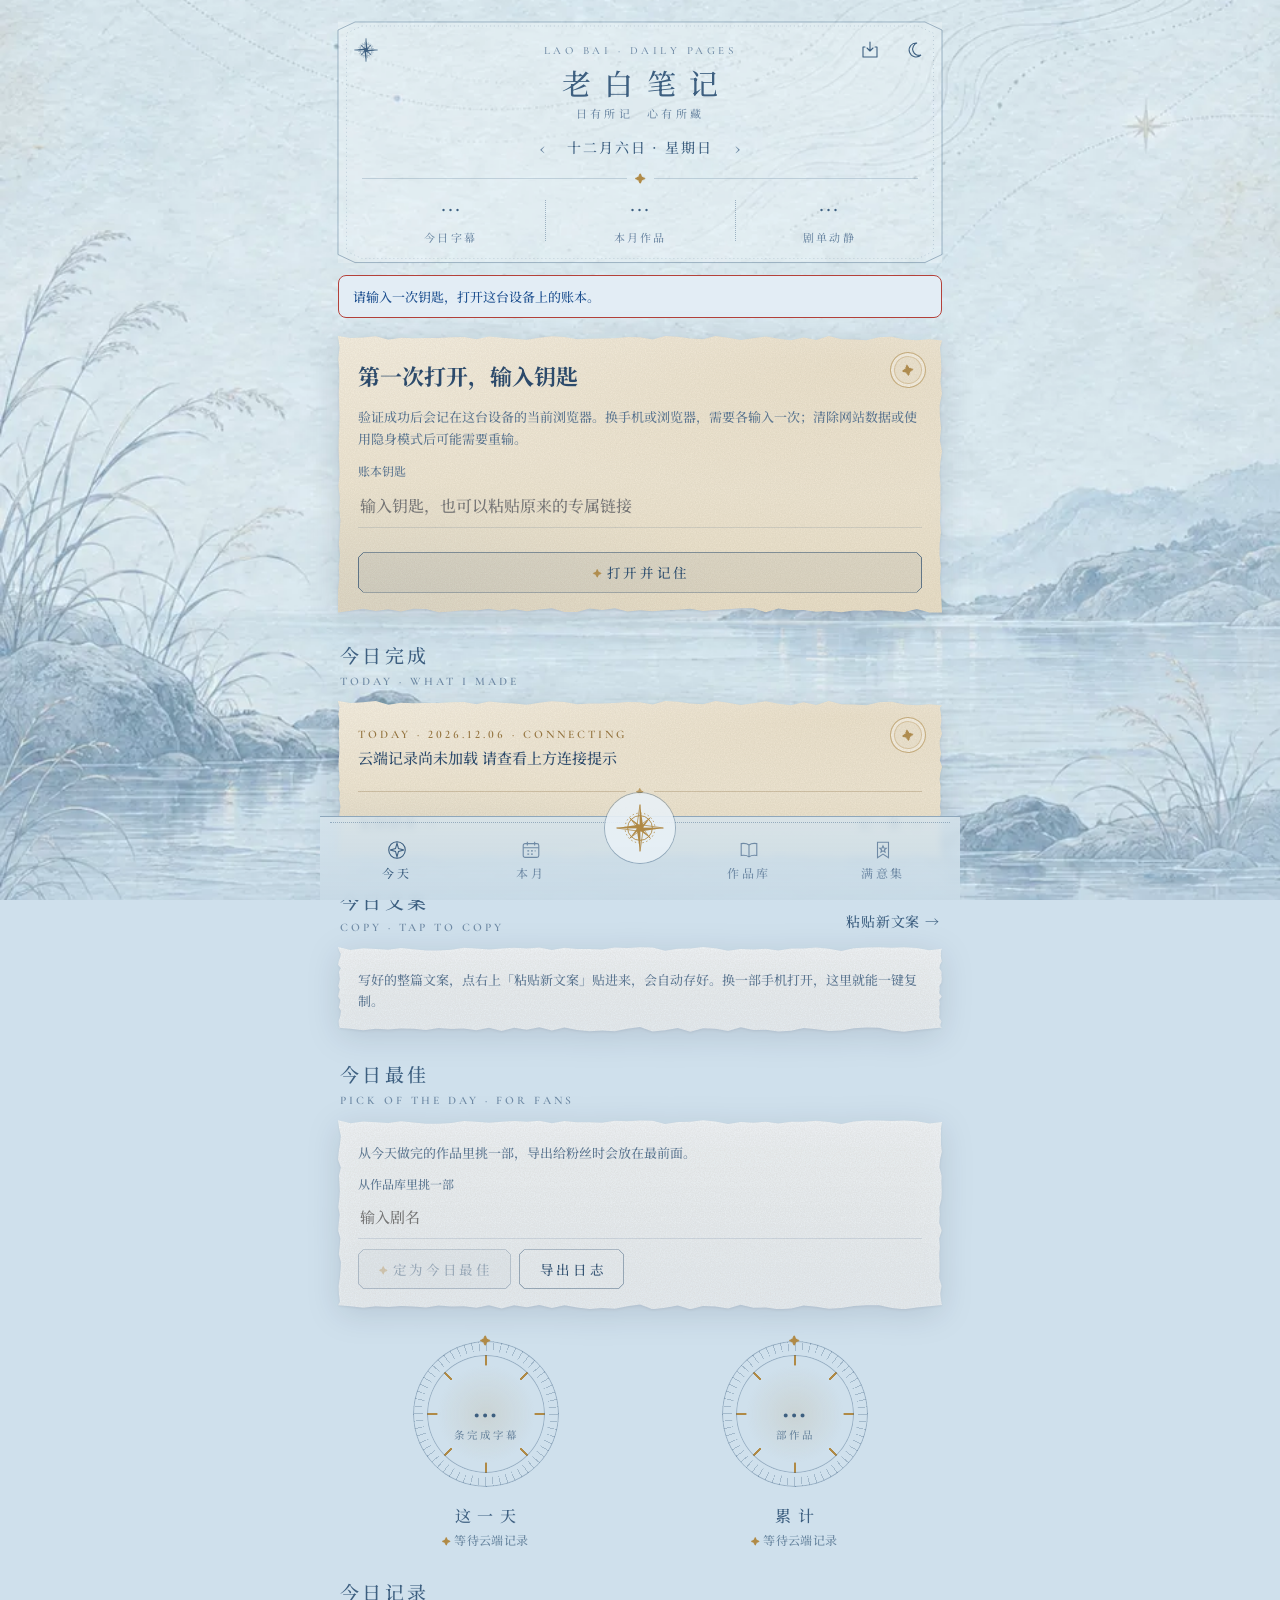
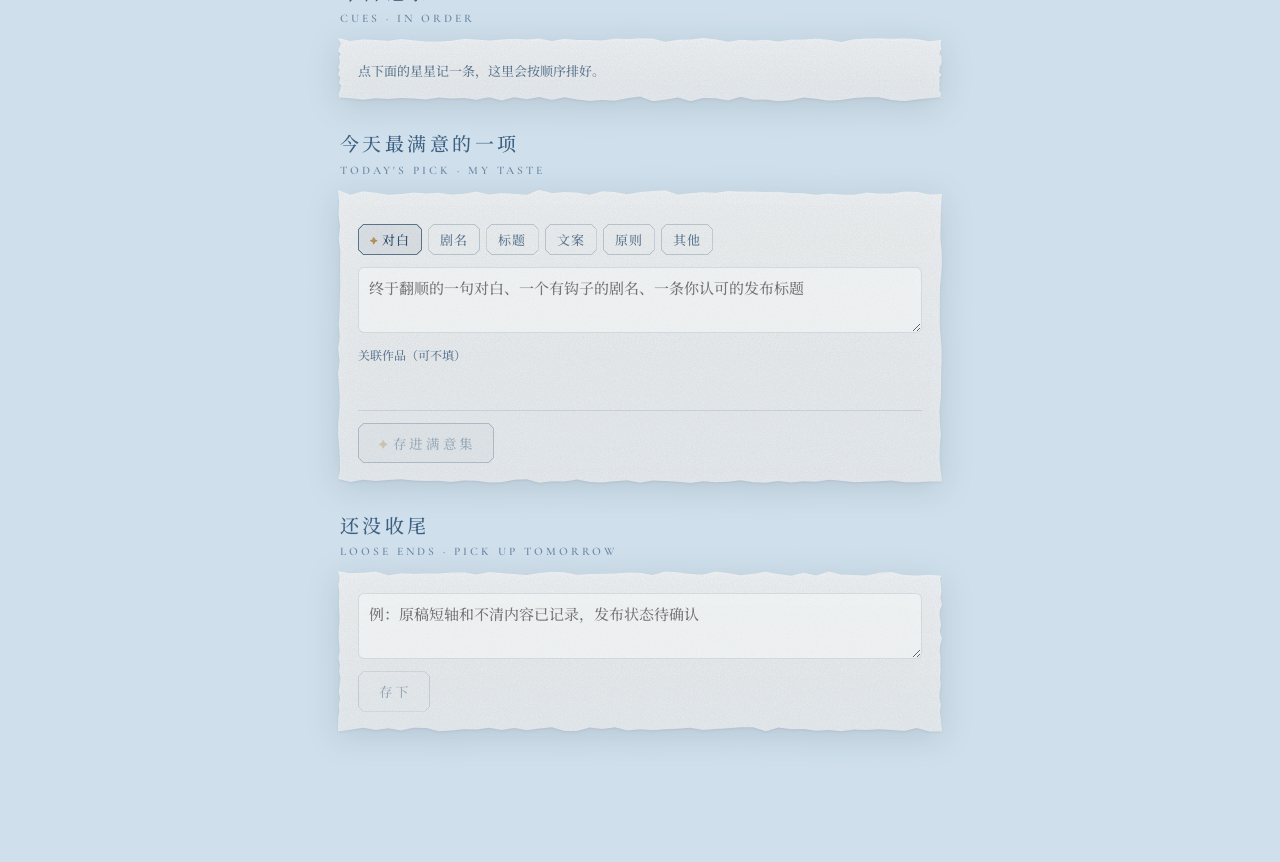
==== commit f90a4ea5: "Publish reviewed poster texture C and larger drama covers" ====
--- a/ledger.html
+++ b/ledger.html
@@ -14,7 +14,7 @@
 <link rel="icon" type="image/svg+xml" href="./icons/laobai.svg">
 <link rel="icon" type="image/png" sizes="192x192" href="./icons/laobai-192.png">
 <link rel="stylesheet" href="./ledger-app.css">
-<link rel="stylesheet" href="./posters.css?v=20261116-aesthetic-candidate1">
+<link rel="stylesheet" href="./posters.css?v=20261116-poster-texture-c1">
 <script defer src="./ledger-app.js"></script>
 <script defer src="./vendor/opencc-1.0.5.js"></script>
 <script defer src="./ledger-script.js"></script>
@@ -597,9 +597,10 @@
   .app:has(#v-picks:not([hidden])){max-width:900px;padding-inline:28px}
   #v-picks #pkList{gap:22px}
   #v-picks .paper.pk{padding:26px 30px 24px;display:flow-root}
-  #v-picks .paper.pk.has-cover{display:grid;grid-template-columns:124px minmax(0,1fr);column-gap:26px;grid-template-rows:auto auto auto auto auto;align-content:start}
+  #v-picks #pkList:not(.pk-compact) .paper.pk.has-cover,
+  #v-picks #pkList .paper.pk.has-cover.pk-row-expanded{display:grid;grid-template-columns:168px minmax(0,1fr);column-gap:26px;grid-template-rows:auto auto auto auto minmax(0,1fr);align-content:start}
   #v-picks .paper.pk.has-cover>*{grid-column:1/-1;min-width:0;clear:none}
-  #v-picks .paper.pk.has-cover>.pst-cover{grid-column:1;grid-row:1/6;float:none;width:124px;margin:4px 0 0;align-self:start;transform:rotate(-1deg)}
+  #v-picks .paper.pk.has-cover>.pst-cover{grid-column:1;grid-row:1/6;float:none;width:100%;margin:4px 0 0;align-self:start}
   #v-picks .paper.pk.has-cover>.pk-head{grid-column:2;grid-row:1}
   #v-picks .paper.pk.has-cover>.pk-title{grid-column:2;grid-row:2}
   #v-picks .paper.pk.has-cover>.pk-en{grid-column:2;grid-row:3}
@@ -627,10 +628,11 @@
 }
 @media (max-width:899.98px){
   #kTopicChoices{max-height:none;overflow:visible}
-  #v-picks .paper.pk.has-cover{display:grid;grid-template-columns:clamp(84px,26vw,112px) minmax(0,1fr);column-gap:16px;align-content:start}
+  #v-picks #pkList:not(.pk-compact) .paper.pk.has-cover,
+  #v-picks #pkList .paper.pk.has-cover.pk-row-expanded{display:grid;grid-template-columns:clamp(112px,36vw,150px) minmax(0,1fr);column-gap:16px;grid-template-rows:auto auto auto auto minmax(0,1fr);align-content:start}
   #v-picks .paper.pk.has-cover>*{grid-column:1/-1;min-width:0;clear:none}
   #v-picks .paper.pk.has-cover>.pk-head{grid-row:1}
-  #v-picks .paper.pk.has-cover>.pst-cover{grid-column:1;grid-row:2/6;float:none;width:100%;margin:12px 0 0;align-self:start;transform:rotate(-1.4deg)}
+  #v-picks .paper.pk.has-cover>.pst-cover{grid-column:1;grid-row:2/6;float:none;width:100%;margin:12px 0 0;align-self:start}
   #v-picks .paper.pk.has-cover>.pk-title{grid-column:2;grid-row:2;line-height:1.45;overflow-wrap:anywhere}
   #v-picks .paper.pk.has-cover>.pk-en{grid-column:2;grid-row:3;overflow-wrap:anywhere}
   #v-picks .paper.pk.has-cover>.pk-topic-tags{grid-column:2;grid-row:4;align-self:start}
--- a/posters.css
+++ b/posters.css
@@ -1,20 +1,22 @@
 /* 老白笔记 · 海报。颜色全部取自现有皮肤变量，随皮肤切换。 */
-.pst-cover{float:left;position:relative;width:66px;aspect-ratio:2/3;margin:3px 15px 8px 0;padding:0;border:0;background:none;cursor:zoom-in;transform:rotate(-1.4deg);transform-origin:50% 60%;transition:transform .25s ease}
-.pst-cover:active{transform:rotate(0) scale(.98)}
-.pst-mount{position:absolute;inset:0;display:block;padding:3px;background:var(--paper-bg,#f6f2ea);box-shadow:0 0 0 1px var(--p-rule,rgba(0,0,0,.15)),0 8px 16px -10px rgba(10,16,40,.55),0 2px 3px -2px rgba(10,16,40,.35)}
-.pst-mount::before{content:"";position:absolute;inset:3px;background:repeating-linear-gradient(135deg,var(--p-rule,rgba(0,0,0,.1)) 0 1px,transparent 1px 7px);opacity:.8}
+.pst-cover{float:left;position:relative;width:66px;aspect-ratio:2/3;margin:3px 15px 8px 0;padding:0;border:0;background:none;cursor:zoom-in;transform:none;border-radius:9px;transition:transform .25s ease}
+.pst-cover:active{transform:scale(.98)}
+/* Shared geometry only; editor thumbnails retain their existing mat treatment. */
+.pst-mount{position:absolute;inset:0;display:block}
+.pst-thumb .pst-mount{padding:3px;background:var(--paper-bg,#f6f2ea);box-shadow:0 0 0 1px var(--p-rule,rgba(0,0,0,.15)),0 8px 16px -10px rgba(10,16,40,.55),0 2px 3px -2px rgba(10,16,40,.35)}
+.pst-thumb .pst-mount::before{content:"";position:absolute;inset:3px;background:repeating-linear-gradient(135deg,var(--p-rule,rgba(0,0,0,.1)) 0 1px,transparent 1px 7px);opacity:.8}
+.pst-cover .pst-mount{padding:0;background:none;border-radius:9px;box-shadow:8px 9px 0 0 color-mix(in srgb,var(--p-ink2) 45%,transparent),0 1px 2px rgba(10,16,40,.18)}
+.pst-cover.failed .pst-mount{background:var(--paper-bg,#f6f2ea)}
 .pst-mount img,.pst-v-mat img{-webkit-user-drag:none;user-select:none;-webkit-touch-callout:none}
-.pst-mount img{position:relative;display:block;width:100%;height:100%;object-fit:cover;opacity:0;filter:saturate(.9) contrast(1.02);transition:opacity .35s ease}
+.pst-mount img{position:relative;display:block;width:100%;height:100%;object-fit:cover;opacity:0;transition:opacity .35s ease}
+.pst-thumb .pst-mount img{filter:saturate(.9) contrast(1.02)}
+.pst-cover .pst-mount img{border-radius:9px;filter:none;box-shadow:0 0 0 2px rgba(255,255,255,.92)}
 .ready .pst-mount img,.pst-thumb.ready img{opacity:1}
-/* 相片角：两只金色小三角压住海报，像贴进手账 */
-.pst-cover::before,.pst-cover::after{content:"";position:absolute;z-index:2;width:13px;height:13px;background:var(--hd-gold,#b08a46);opacity:.85}
-.pst-cover::before{left:-2px;top:-2px;clip-path:polygon(0 0,100% 0,0 100%)}
-.pst-cover::after{right:-2px;bottom:-2px;clip-path:polygon(100% 0,100% 100%,0 100%)}
 .pst-count{position:absolute;z-index:3;right:7px;top:7px;font:600 10px/1 var(--mono,monospace);letter-spacing:.06em;padding:3px 5px;border-radius:999px;background:var(--p-ink,#22385a);color:var(--paper,#f6f2ea);box-shadow:0 2px 6px -2px rgba(0,0,0,.4)}
 .work.has-cover{display:flow-root}
 .work.has-cover>:nth-child(n+4){clear:left}
-/* 剧单卡片：海报靠右，稍大，角度相反 */
-.paper.pk.has-cover>.pst-cover{float:right;width:88px;margin:8px 0 8px 16px;transform:rotate(1.6deg)}
+/* Base drama cover sizing; the ledger grid supplies full/compact dimensions. */
+.paper.pk.has-cover>.pst-cover{float:right;width:88px;margin:8px 0 8px 16px}
 .paper.pk.has-cover>:not(.pk-head):not(.pk-title):not(.pk-en):not(.pk-meta):not(.pk-note):not(.pst-cover){clear:both}
 .pst-cover.failed .pst-mount::after{content:"✦";position:absolute;inset:0;display:grid;place-items:center;color:var(--p-ink3,#8a9ab4);font-size:16px}
 
@@ -70,4 +72,7 @@
 
 /* Arch detail belongs to thumbnails only, never the viewer or failed covers. */
 .work .pst-cover:not(.failed) .pst-mount::after,.paper.pk .pst-cover:not(.failed) .pst-mount::after{content:"";position:absolute;inset:7px;border:1.5px solid rgba(255,255,255,.85);border-radius:50% 50% 3px 3px/33% 33% 3px 3px;pointer-events:none}
+#pkList.pk-compact .paper.pk:not(.pk-row-expanded) .pst-cover{border-radius:6px}
+#pkList.pk-compact .paper.pk:not(.pk-row-expanded) .pst-cover .pst-mount{border-radius:6px;box-shadow:4px 5px 0 0 color-mix(in srgb,var(--p-ink2) 45%,transparent),0 1px 2px rgba(10,16,40,.18)}
+#pkList.pk-compact .paper.pk:not(.pk-row-expanded) .pst-cover .pst-mount img{border-radius:6px;box-shadow:0 0 0 1.5px rgba(255,255,255,.92)}
 #pkList.pk-compact .paper.pk:not(.pk-row-expanded) .pst-cover:not(.failed) .pst-mount::after{inset:4px;border-width:1px}
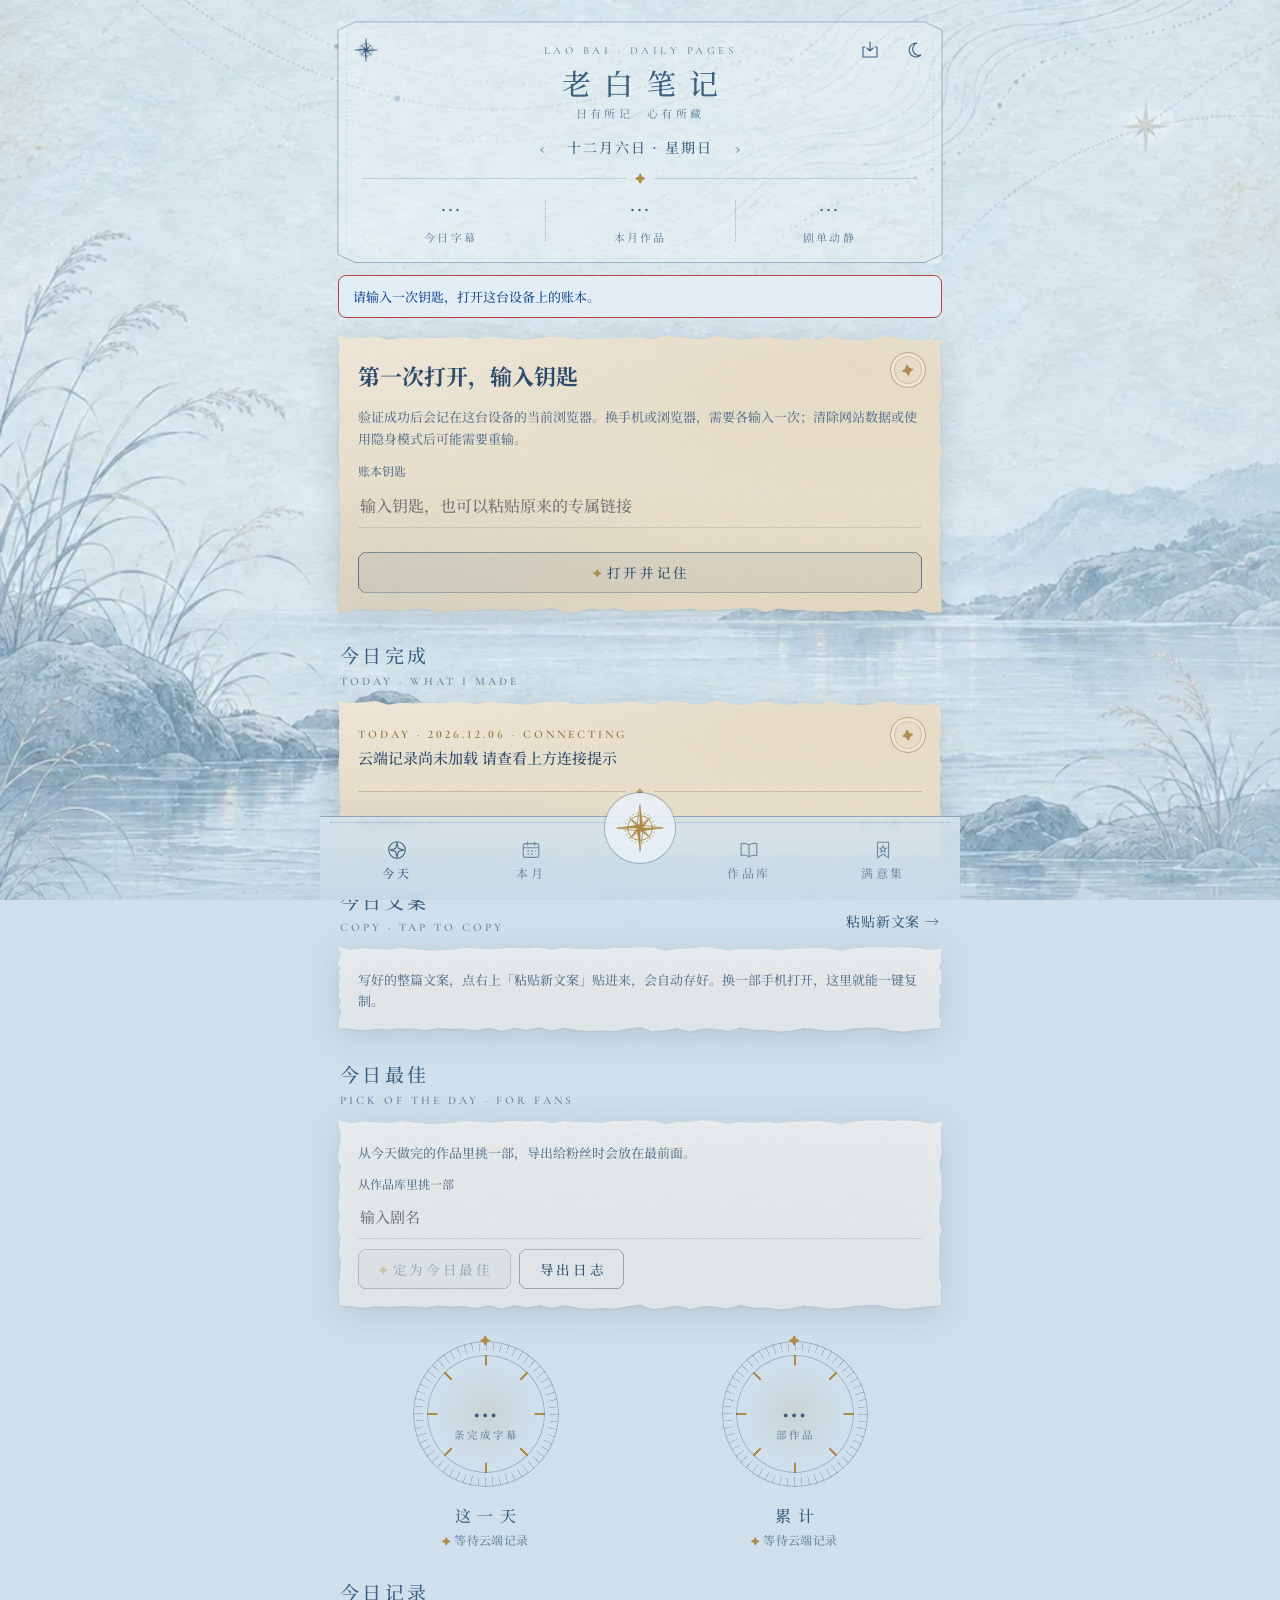
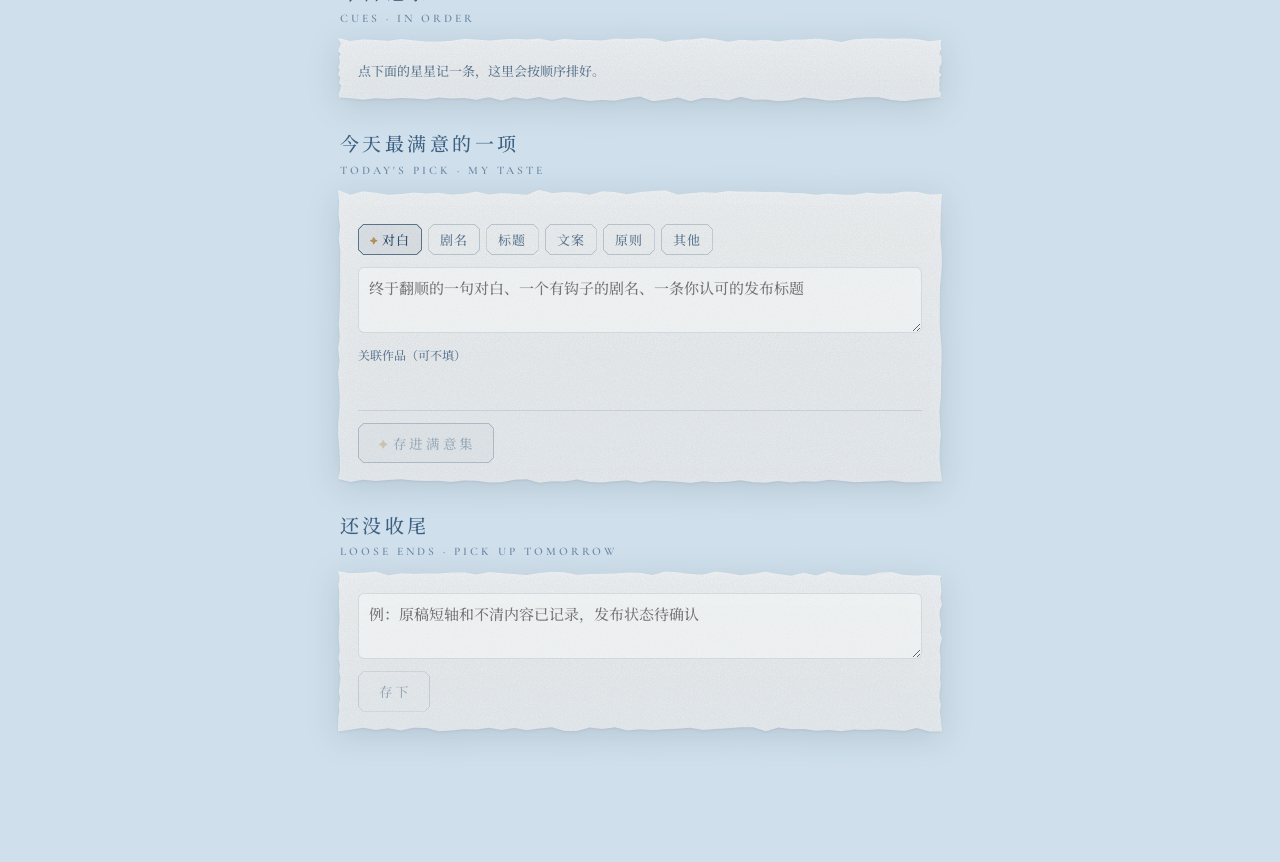
==== commit dd5fa0ca: "Publish reviewed L2 drama/work linkage after verified database installation" ====
--- a/ledger.html
+++ b/ledger.html
@@ -2,7 +2,7 @@
 <html lang="zh-CN">
 <head>
 <meta charset="utf-8">
-<meta http-equiv="Content-Security-Policy" content="default-src 'self'; script-src 'self' 'sha256-WfR4hHwSA6loXZ166+HdCtov2/EPLVTPhyDtkD2rkdU='; style-src 'self' 'unsafe-inline'; font-src 'self'; img-src 'self' data: blob:; connect-src https://tvoynrohczmovuyorplm.supabase.co; base-uri 'none'; object-src 'none'; form-action 'none'">
+<meta http-equiv="Content-Security-Policy" content="default-src 'self'; script-src 'self' 'sha256-+4nIddov2obCXpcUD4o8Tj24Mu1TXvaM4Tsaj9ETets='; style-src 'self' 'unsafe-inline'; font-src 'self'; img-src 'self' data: blob:; connect-src https://tvoynrohczmovuyorplm.supabase.co; base-uri 'none'; object-src 'none'; form-action 'none'">
 <meta name="referrer" content="no-referrer">
 <meta name="viewport" content="width=device-width,initial-scale=1,viewport-fit=cover">
 <meta name="apple-mobile-web-app-capable" content="yes">
@@ -15,6 +15,7 @@
 <link rel="icon" type="image/png" sizes="192x192" href="./icons/laobai-192.png">
 <link rel="stylesheet" href="./ledger-app.css">
 <link rel="stylesheet" href="./posters.css?v=20261116-poster-texture-c1">
+<link rel="stylesheet" href="./linkage.css?v=20261116-linkage-candidate2">
 <script defer src="./ledger-app.js"></script>
 <script defer src="./vendor/opencc-1.0.5.js"></script>
 <script defer src="./ledger-script.js"></script>
@@ -310,7 +311,7 @@
 @media (prefers-reduced-motion:reduce){.toast{transition:none}}
 
 
-.pk-calendar{margin:14px 2px 16px}.pk-calendar-grid,.pk-weekday{display:grid;grid-template-columns:repeat(7,minmax(0,1fr));gap:3px}.pk-weekday{text-align:center;font-size:11px;color:var(--ink2);padding-bottom:6px}.pk-day{min-width:0;min-height:44px;background:transparent;color:var(--ink);border:1px solid transparent;border-radius:8px;font-family:var(--mono);display:flex;flex-direction:column;align-items:center;justify-content:center;padding:5px 2px}.pk-day small{font-size:9px;min-height:14px}.pk-day.outside{opacity:.35}.pk-day[aria-pressed="true"]{background:var(--nav);color:var(--nav-ink)}.pk-calendar-bar{display:flex;align-items:center;justify-content:center;gap:12px;margin-bottom:8px}.pk-date-tools{display:flex;justify-content:center;gap:14px;margin-top:8px;font-size:12px}.pk-auth-note{font-size:12px;color:var(--p-ink2)}.pk-sync-note{font-size:11px;color:var(--ink2);text-align:center}.pk-conflict{padding:12px;border:1px solid #c99a2e;background:#fff0c9;color:#674c20;font-size:13px}.shared-only #installEntry,.shared-only .nav [data-view="today"],.shared-only .nav [data-view="month"],.shared-only .nav [data-view="best"],.shared-only .nav [data-act="open-log"]{display:none}.shared-only .nav-in{display:flex;justify-content:center}.shared-only .seg button:disabled{opacity:.45}.shared-only #ledgerAccess,.shared-only #ledgerAccessNote{display:none!important}
+.pk-calendar{margin:14px 2px 16px}.pk-calendar-grid,.pk-weekday{display:grid;grid-template-columns:repeat(7,minmax(0,1fr));gap:3px}.pk-weekday{text-align:center;font-size:11px;color:var(--ink2);padding-bottom:6px}.pk-day{min-width:0;min-height:44px;background:transparent;color:var(--ink);border:1px solid transparent;border-radius:8px;font-family:var(--mono);display:flex;flex-direction:column;align-items:center;justify-content:center;padding:5px 2px}.pk-day small{font-size:9px;min-height:14px}.pk-day.outside{opacity:.35}.pk-day[aria-pressed="true"]{background:var(--nav);color:var(--nav-ink)}.pk-calendar-bar{display:flex;align-items:center;justify-content:center;gap:12px;margin-bottom:8px}.pk-date-tools{display:flex;justify-content:center;gap:14px;margin-top:8px;font-size:12px}.pk-auth-note{font-size:12px;color:var(--p-ink2)}.pk-sync-note{font-size:11px;color:var(--ink2);text-align:center}.pk-conflict{padding:12px;border:1px solid #c99a2e;background:#fff0c9;color:#674c20;font-size:13px}.shared-only #installEntry,.shared-only .nav [data-view="today"],.shared-only .nav [data-view="month"],.shared-only .nav [data-view="best"],.shared-only .nav [data-act="open-log"]{display:none}.shared-only .nav-in{display:flex;justify-content:center}.shared-only .seg button:disabled{opacity:.45}.shared-only #ledgerAccessNote{display:none!important}
 
 
 /* ===== 老白笔记 · 海图题签抬头 + 纸面导航（锁定版 2026-11-07）===== */
@@ -830,6 +831,7 @@
 
     <div id="pkTrackingEntry" class="pk-tracking-entry" hidden><button type="button" class="pk-air" data-air="ongoing" data-act="pk-group" data-v="待续" aria-pressed="false">◷ 待续追踪 <span id="pkTrackingCount">0</span> 部</button><small>列出所有未完结的剧</small></div>
     <div class="pw"><div class="paper b"><div class="cap">Shared With The Same Key</div><p class="pk-auth-note">共用原钥匙：两人都能查看、修改和删除整个账本，包括作品、日志和字幕；这里不做个人权限隔离。</p><p id="pkNeedKey" class="pk-auth-note">先在上方输入原账本钥匙。无需新账号、新钥匙或独立网址。</p><div id="pkActorPanel"><form id="pkActorForm" class="row" style="gap:10px"><label class="f" style="flex:1">协作署名<input id="pkActorName" class="in" maxlength="80" placeholder="例如：老白" required></label><button class="btn" type="submit">记下署名</button></form><p class="pk-auth-note">署名和设备标记只帮助分工，不能验证个人身份。</p></div></div></div>
+    <div class="ledger-link-entry"><button type="button" class="linkbtn" data-link-act="organize">整理剧单与作品库关联</button></div>
     <div id="pkCalendar" class="pk-calendar" hidden><div class="pk-calendar-bar"><button class="mini" data-act="pk-month-prev" aria-label="上个月">‹</button><b id="pkMonthLabel"></b><button class="mini" data-act="pk-month-next" aria-label="下个月">›</button></div><div class="pk-weekday" aria-hidden="true"><span>一</span><span>二</span><span>三</span><span>四</span><span>五</span><span>六</span><span>日</span></div><div id="pkCalendarGrid" class="pk-calendar-grid" aria-label="追剧日期"></div><div class="pk-date-tools"><span id="pkDateLabel">全部日期</span><button class="linkbtn" data-act="pk-date-all">全部日期</button><button class="linkbtn" data-act="pk-date-today">今天</button></div></div>
     <div class="pk-sync-note" id="pkSyncNote" hidden></div>
     <dialog id="pkNoticePanel" class="pk-notice paper" aria-labelledby="pkNoticeTitle"><div class="pk-notice-heading"><h2 id="pkNoticeTitle">剧单通知</h2><button id="pkPushClose" type="button" class="linkbtn" aria-label="关闭通知设置">关闭</button></div>
@@ -890,8 +892,8 @@
     <label class="f">计划追剧日期<input class="in" id="kWatchDate" type="date" min="1900-01-01" max="2100-12-31"></label>
     <label class="f" id="kMeWrap">你是谁（这台手机会记住）<input class="in" id="kMe" maxlength="12" placeholder="例如：老白"></label>
     <div class="row2 w1">
-      <label class="f">中文名<input class="in" id="kZh" placeholder="可以先写暂定名"></label>
-      <label class="f">英文名<input class="in" id="kEn"></label>
+      <label class="f"><span id="kZhLabel">中文名（官中名）</span><input class="in" id="kZh" placeholder="官中名未出可留空，请填英文名"><small id="kZhNote">不拿自译名代替官中名。</small></label>
+      <label class="f">英文名<input class="in" id="kEn"></label><div id="kLinkSuggestions" class="ledger-link-suggestions" aria-live="polite"></div>
     </div>
     <label class="f">在哪看到的（链接）<input class="in" id="kLink" inputmode="url" placeholder="https://"></label>
     <div class="f"><span>类型 / 题材标签 · 可多选</span><div id="kTopicSuggestions" class="chips" aria-label="建议题材"></div><div id="kTopicChoices" aria-label="选择题材标签"></div><label for="kGenre" class="muted">也可输入别名，用顿号或逗号分隔；主动修改标签并保存时统一名称。</label><input class="in" id="kGenre" aria-label="类型或题材标签" placeholder="欧美AI、重生、双强……"><small id="kTopicHint" class="muted"></small></div>
@@ -918,7 +920,7 @@
     <div class="pst-edit" id="wPosters" hidden></div>
     <div class="row2 w1">
       <label class="f">中文名<input class="in" id="wZh" required></label>
-      <label class="f">英文名<input class="in" id="wEn"></label>
+      <label class="f">英文名<input class="in" id="wEn"></label><div id="wLinkSuggestions" class="ledger-link-suggestions" aria-live="polite"></div><div class="ledger-link-entry"><button type="button" class="linkbtn" data-link-act="form-manual">手动选剧单（保存后关联）</button></div>
     </div>
     <div class="row2">
       <label class="f">类型<select class="in" id="wKind"></select></label>
@@ -1423,7 +1425,7 @@
  async close(){this.dead=true;await this.adapter.close()}
 }
 
-function createTransactionForms({document,getDb,S,populateWork,openOv,closeOv,toast,findWork,normName,ymd,legacyLog,writable,posters}){
+function createTransactionForms({document,getDb,S,populateWork,openOv,closeOv,toast,findWork,normName,ymd,legacyLog,writable,posters,onWorkOpen=()=>{},onWorkSaved=()=>{}}){
  const $=s=>document.querySelector(s),uuid=()=>crypto.randomUUID();let work=null,log=null,opening=0,recoveryIntent=null,autoTimer=null;const autoAttempted=new Set();
  const fields={zh:'wZh',en:'wEn',kind:'wKind',status:'wStatus',subLink:'wSub',title:'wTitle',copy:'wCopy',pubLink:'wPub',notes:'wNotes',hook:'wHook',genre:'wGenre',state:'wState',cp:'wCp',rec:'wRec'};
  const message=error=>({read_only:'当前只读，未发送修改；云端记录仍会更新。',conflict:'另一台设备已修改这部作品。本次没有覆盖，请先查看草稿，再载入最新版本。',unsupported:'当前云端尚未启用同步保存。本次未写入，草稿已保留。',title_required:'请填写作品中文名。',loading:'正在读取作品，请稍候再保存。',subtitle_too_long:'字幕全文超过 240,000 字节，请缩短后再保存。',count_required:'请明确填写完成字幕条数：新翻译或官中来源至少一项大于 0。',recovery_scope_unverified:'未找到匹配的已提交回执，本次没有重发。请查看并复制原草稿，手动核对云端结果；不要直接重复记一次交付。',status_only:'这个状态需要交付信息。仅文案或无字幕作品暂不能用此表单新设完成状态；草稿已保留。',stale_key:'钥匙已变更，本次草稿不会在另一把钥匙下重试。',scope_unavailable:'本机无法持久保存恢复标记，本次未发送云端写入。请允许网站保存数据后重新打开。',journal_unavailable:'本机无法安全保存恢复记录，未开始新的云端写入。',rejected_journal_pending:'云端已明确拒绝这次保存，但本机存储暂时无法归档。原草稿仍保留，请勿关闭页面；恢复存储后再点保存，只会先归档，不会重发被拒绝的操作。',coordination_unavailable:'此浏览器不支持安全保存锁，请换用最新浏览器。',incompatible_journal:'本机保存记录版本不兼容，已保留原记录，请勿清除网站数据。',pending_operation:'还有一次保存结果待核实，请先核实上一条结果。',rejected_work:'这部作品上次保存被拒绝，原草稿仍保留。请直接查看或放弃该草稿；其他作品可以照常保存。',rejected_operation:'这次保存已明确被拒绝，未覆盖云端。请直接查看或放弃原草稿；其他作品可以照常保存。',cancelled_recovery:'已取消自动核实，原草稿仍保留。'}[error?.code]||'保存结果尚未确认。请用“核实上次保存结果”；重载后未找到回执不会重发，原稿可复制并手动核对。');
@@ -1461,7 +1463,7 @@
  }
  async function openWork(id){
   work=null;contextActions(null,'w');populateWork(id);const token=++opening;formDisable('#workForm',true);$('#wTxStatus').textContent='正在核对云端版本…';
-  try{const tx=getDb().transactions();const edit=await tx.open(id||uuid());if(token!==opening)return;work=edit;populateWork(edit.bundle.work.exists?edit.id:null,edit.bundle.work.data||null);$('#wSubs').value=edit.bundle.subs.deleted?'':edit.bundle.subs.data?.text||'';$('#wSubs').dataset.orig=$('#wSubs').value;completionFields(edit);formDisable('#workForm',!writable());$('#wTxStatus').textContent=writable()?'资料与字幕将一起保存。只有明确新增交付才会增加完成数。':getDb().writeReason();updateDelivery();await markRejected(edit,'w')}
+  try{const tx=getDb().transactions();const edit=await tx.open(id||uuid());if(token!==opening)return;work=edit;populateWork(edit.bundle.work.exists?edit.id:null,edit.bundle.work.data||null);$('#wSubs').value=edit.bundle.subs.deleted?'':edit.bundle.subs.data?.text||'';$('#wSubs').dataset.orig=$('#wSubs').value;completionFields(edit);formDisable('#workForm',!writable());$('#wTxStatus').textContent=writable()?'资料与字幕将一起保存。只有明确新增交付才会增加完成数。':getDb().writeReason();updateDelivery();const readyToken=opening;await markRejected(edit,'w');if(readyToken===opening&&work===edit&&!$('#workOv').hidden)onWorkOpen(edit.id,!edit.bundle.work.exists)}
   catch(e){if(token===opening){$('#wTxStatus').textContent=message(e);toast(message(e))}}
  }
  function bodyFromFields(){const body={};for(const [k,id]of Object.entries(fields))body[k]=k==='zh'?normName($('#'+id).value):$('#'+id).value.trim();body.score=cp(S.score);return body}
@@ -1482,7 +1484,7 @@
  }
  async function saveWork(e){e.preventDefault();if(!writable())return toast('还连不上账本，暂时不能保存');if(!work||work.busy||work.done)return;
   const edit=work,posterDraft=posters.captureDraft('work'),generation=opening,ownsForm=()=>work===edit&&opening===generation&&!$('#workOv').hidden;
-  try{const request=edit.payload||requestFromWork();formDisable('#workForm',true);await getDb().transactions().save(edit,request);if(ownsForm()){const posterOK=await posters.commitDraft('work',edit.id,posterDraft);if(!ownsForm())return;if(posterOK)closeOv();else $('#wTxStatus').textContent='作品已保存，海报未全部上传，请在海报区重试。'}toast(request.mode==='save'?'作品资料和字幕已一起保存，未新增交付':'作品、字幕和交付信息已同步保存');}
+  try{const request=edit.payload||requestFromWork();formDisable('#workForm',true);await getDb().transactions().save(edit,request);if(ownsForm()){const posterOK=await posters.commitDraft('work',edit.id,posterDraft);if(!ownsForm())return;if(posterOK)closeOv();else $('#wTxStatus').textContent='作品已保存，海报未全部上传，请在海报区重试。'}toast(request.mode==='save'?'作品资料和字幕已一起保存，未新增交付':'作品、字幕和交付信息已同步保存');if(generation===opening||edit.done)void onWorkSaved(edit.id);}
   catch(e){if(ownsForm()){$('#wTxStatus').textContent=message(e);if(!edit.payload)formDisable('#workForm',false);else $('#workForm button[type="submit"]').disabled=false;try{await markRejected(edit,'w')}catch{}}await scheduleCheck(edit,generation,ownsForm,'w');toast(message(e))}finally{await refreshPending()}
  }
 
@@ -1638,9 +1640,10 @@
 }
 
 return {createNoticeUI};})();
+import {createLinkageUI,pickTitle as linkedPickTitle} from './linkage.js?v=20261116-linkage-candidate2';
 import {createActivityUI} from './activity.js?v=20261107-chart2';
 import {createPosterUI} from './posters.js?v=20261109-posters-order1';
-import {OwnerKeyPicksClient,RowStore,safeURL as pkSafeURL,editable as pkEditable,patchBetween as pkPatchBetween,validateDraft as pkValidateDraft,monthDays as pkMonthDays,shiftMonth as pkShiftMonth,validDate as pkValidDate} from './core.js?v=20261107-picks-validation1';
+import {OwnerKeyPicksClient,RowStore,safeURL as pkSafeURL,editable as pkEditable,patchBetween as pkPatchBetween,validateDraft as pkValidateDraft,monthDays as pkMonthDays,shiftMonth as pkShiftMonth,validDate as pkValidDate} from './core.js?v=20261116-linkage-candidate2';
 const SHARED_ONLY=false;
 
 (function(){
@@ -2093,6 +2096,7 @@
     if(w.title||w.copy||w.hook||w.cp)h+='<div class="acts" style="margin-top:6px">'+((w.hook||w.cp||w.genre)?'<button class="chip" data-act="copy-fan" data-id="'+esc(w.id)+'">复制发布文案</button>':'')+(w.title?'<button class="chip" data-act="copy-title" data-id="'+esc(w.id)+'">复制标题</button>':'')+(w.copy?'<button class="chip" data-act="copy-copy" data-id="'+esc(w.id)+'">复制文案</button>':'')+'</div>';
     if(w.notes)h+='<div class="muted" style="margin-top:6px">'+esc(withoutResourceLinks(w.notes))+'</div>';
   }
+  if(!compact)h+=LINKS.workCard(w);
   return h+'</div>';
 }
 // Read-only, script-insensitive matching. Never rewrite stored text.
@@ -2103,8 +2107,8 @@
   return searchConverter?searchConverter(text):text;
 }
 function searchMatches(values,query){return searchText(values.filter(v=>v!=null).join('\n')).includes(searchText(query).trim())}
-function searchWorks(query){if(SHARED_ONLY)return [];return [...S.works.values()].filter(w=>searchMatches([w.zh,w.en,w.title,w.notes,...copyVersions(w).flatMap(v=>[v.title,v.text])],query)||(S.subOn&&S.subs&&searchMatches([S.subs.get(w.id)],query)))}
-function searchPicks(query){return [...S.picks.values()].filter(p=>searchMatches([p.zh,p.en,p.note,p.genre,p.by,p.claim,p.status],query)||pkTopicSearchMatch(p.genre,query))}
+function searchWorks(query){if(SHARED_ONLY)return [];return [...S.works.values()].filter(w=>searchMatches([w.zh,w.en,w.title,w.notes,...LINKS.workSearch(w),...copyVersions(w).flatMap(v=>[v.title,v.text])],query)||(S.subOn&&S.subs&&searchMatches([S.subs.get(w.id)],query)))}
+function searchPicks(query){return [...S.picks.values()].filter(p=>searchMatches([p.zh,p.en,p.note,p.genre,p.by,p.claim,p.status,...LINKS.pickSearch(p)],query)||pkTopicSearchMatch(p.genre,query))}
 function openSearchResult(id,pick){
   if(!(pick?S.picks:S.works).has(id))return toast('这条记录已变化，请重新搜索');
   searchReturn={query:S.wq,view:S.view,wf:S.wf,copyView:S.copyView,pkGroup:S.pkGroup,date:PK_DATE};
@@ -2134,10 +2138,10 @@
   let list=[...S.works.values()];
   if(S.copyView==='weibo')list=list.filter(work=>visibleCopyVersions(work).length);
   if(S.wf!=='全部')list=list.filter(w=>w.status===S.wf);
-  if(q)list=list.filter(w=>searchMatches([w.zh,w.en,w.title,w.notes,...copyVersions(w).flatMap(version=>[version.title,version.text])],q)||(S.subOn&&S.subs&&searchMatches([S.subs.get(w.id)],q)));
+  if(q)list=list.filter(w=>searchMatches([w.zh,w.en,w.title,w.notes,...LINKS.workSearch(w),...copyVersions(w).flatMap(version=>[version.title,version.text])],q)||(S.subOn&&S.subs&&searchMatches([S.subs.get(w.id)],q)));
   list.sort((a,b)=>((ws.get(b.id)||{}).last||b.pubDate||'').localeCompare((ws.get(a.id)||{}).last||a.pubDate||'')||(b.updatedAt||0)-(a.updatedAt||0));
   $('#worksList').innerHTML=list.length?list.map(w=>workRow(w,ws.get(w.id),false)).join(''):'<div class="muted">'+(S.works.size?'没有找到。':'还没有作品。记一条交付，或者点「＋ 新作品」。')+'</div>';
-  POSTERS.decorate('work',$('#worksList'));
+  POSTERS.decorate('work',document);
   const wrap=$('#hitsWrap'),hits=$('#hits');
   if(S.subOn&&q){
     wrap.hidden=false;
@@ -2574,7 +2578,7 @@
   const list=all.filter(p=>pkInGroup(p,g)&&(tracking||((!PK_DATE||p.watchDate===PK_DATE)&&pkTopicMatch(p,PK_TOPIC)))).sort((a,b)=>(b.updatedAt||b.createdAt||0)-(a.updatedAt||a.createdAt||0));
   if(!list.length){$('#pkList').innerHTML='<div class="pw"><div class="paper b"><div class="muted">'+(tracking?'还没有标为未完结的剧。可在剧目编辑里设置播出状态。':PK_TOPIC?'当前日期和状态下，没有「'+esc(PK_TOPIC)+'」题材的剧。 <button type="button" class="linkbtn" data-act="pk-topic-filter" data-v="">清除题材筛选</button>':all.length?'这一栏是空的。':'还没有剧。看到想做的新剧，点右上「放一部剧」，对方打开就能看到。')+'</div></div></div>';return}
   $('#pkList').innerHTML=list.map((p,i)=>{
-    const id=esc(p.id),st=p.status||'待看',isNew=(p.createdAt||0)>S.pkSeenAt&&p.by&&p.byId!==PK_ACTOR.id,inLib=!!findWork(p.zh);
+    const id=esc(p.id),st=p.status||'待看',isNew=(p.createdAt||0)>S.pkSeenAt&&p.by&&p.byId!==PK_ACTOR.id;
     const when=ymd(new Date(p.createdAt||Date.now())).slice(5).replace('-','.');
     const meta=[p.duration,p.watchDate?'追剧 '+p.watchDate:'',p.claim?p.claim+' 在做':''].filter(Boolean).map(esc).join('　·　');
     const fl=[];
@@ -2591,14 +2595,14 @@
     const links=(p.link||p.pubLink)?'<div class="pk-links">'+(p.link?lnk(p.link,'看原片'):'')+(p.pubLink?lnk(p.pubLink,'看发出去的'):'')+'</div>':'';
     return '<div class="pw'+(pkCompact()&&PK_ROW_OPEN.has(p.id)?' pk-row-open':'')+'" data-search-id="'+id+'"><div class="paper '+(i%2?'c':'b')+' pk'+(PK_ROW_OPEN.has(p.id)?' pk-row-expanded':'')+'"'+(pkCompact()?' tabindex="0" aria-expanded="'+PK_ROW_OPEN.has(p.id)+'"':'')+'><span class="pk-cover-placeholder" aria-hidden="true"></span>'+
       '<div class="pk-head">'+pkAiringBadge(p)+'<span class="pk-stamp" data-k="'+pkStampKind(st)+'">'+esc(st)+'</span><span class="cap pk-by">'+esc(p.by||'有人')+' · '+when+(p.updatedBy&&p.updatedBy!==p.by?' · '+esc(p.updatedBy)+' 改过':'')+'</span></div>'+
-      '<div class="pk-title">'+(isNew?'<i class="pk-newdot" title="新放的"></i>':'')+'《'+esc(p.zh)+'》'+(inLib?'<span class="pk-inlib">已入库</span>':'')+'</div>'+
-      (p.en?'<div class="pk-en">'+esc(p.en)+'</div>':'')+
+      '<div class="pk-title">'+(isNew?'<i class="pk-newdot" title="新放的"></i>':'')+'《'+esc(linkedPickTitle(p))+'》'+LINKS.badge(p)+'</div>'+
+      (p.zh&&p.en?'<div class="pk-en">'+esc(p.en)+'</div>':!p.zh?'<div class="pk-en">官中名待补</div>':'')+
       pkCardTags(p)+
       (meta?'<div class="pk-meta">'+meta+'</div>':'')+
-      (p.note?'<div class="pk-note">'+esc(p.note)+'</div>':'')+pkResponseSummary(p,PK_ACTOR,PK_RESPONSES.state(p.id))+follow+links+
+      (p.note?'<div class="pk-note">'+esc(p.note)+'</div>':'')+LINKS.pickCard(p)+pkResponseSummary(p,PK_ACTOR,PK_RESPONSES.state(p.id))+follow+links+
       '<div class="pk-acts"><div>'+main+alt+'</div><div>'+claim+'<button type="button" class="linkbtn pk-response-entry" data-act="pk-response-open" data-id="'+id+'" aria-controls="pk-response-'+id+'" aria-expanded="'+PK_RESPONSES.state(p.id).open+'">✦ 回应</button><button class="linkbtn pk-soft" data-act="pk-edit" data-id="'+id+'">编辑</button></div></div>'+
       pkResponsePanel(p,PK_ACTOR,PK_RESPONSES.state(p.id),PK_RESPONSES)+'</div></div>'}).join('');
-  POSTERS.decorate('pick',$('#pkList'));pkScheduleTagFit();
+  POSTERS.decorate('pick',document);pkScheduleTagFit();
   restoreResponseFocus(document,responseFocus);
 }
 function pkFillClaim(cur){const names=pkNames();if(cur&&!names.includes(cur))names.push(cur);$('#kClaim').innerHTML='<option value="">还没人认领</option>'+names.map(n=>'<option value="'+esc(n)+'"'+(n===cur?' selected':'')+'>'+esc(n)+'</option>').join('')}
@@ -2621,6 +2625,7 @@
 }
 /* Full-access shared-key mode: same private ledger key, no accounts or new credentials. */
 const PK_ACTOR={id:'',name:''};
+const LINKS=createLinkageUI({document,sharedOnly:SHARED_ONLY,getCloud:()=>CLOUD,getActor:()=>PK_ACTOR,canWrite:()=>writable,fetcher:guardedLedgerFetch,getWorks:()=>S.works,getPicks:()=>S.picks,onChange:()=>render(),onPick:row=>{PK_ROWS.apply([row]);pkPublish()},openWork:id=>openSearchResult(id,false),openPick:id=>openSearchResult(id,true),toast,decoratePosters:root=>{POSTERS.decorate('pick',root);if(!SHARED_ONLY)POSTERS.decorate('work',root)},copyPublishLink:async(choice,guard)=>{guard();if(SHARED_ONLY||!writable)throw Error('READ_ONLY');const auth=db.authGeneration();if(!choice.edit)choice.edit=await db.transactions().open(choice.workId);guard();if(auth!==db.authGeneration())throw Error('SESSION_CHANGED');if(String(choice.edit.bundle.work.data?.pubLink||'').trim())throw Error('TARGET_NOT_EMPTY');if(!choice.request)choice.request={version:1,mode:'save',savePurpose:'metadata_only',work:{id:choice.workId,expected:choice.edit.bundle.work,patch:{pubLink:choice.url}},subs:{action:'keep',expected:choice.edit.bundle.subs}};try{await LINKS.refresh();guard();await db.transactions().save(choice.edit,choice.request);guard();await db.retry()}finally{void txForms?.refreshPending()}}});
 const PK_CLIENT=new OwnerKeyPicksClient(()=>CLOUD,()=>PK_ACTOR,guardedLedgerFetch),PK_ROWS=new RowStore();
 let PK_EDIT=null,PK_TIMER=null,PK_SESSION=0,PK_SYNCING=false,PK_CONNECTED=false;
 const PK_NOTICE=createNoticeUI(()=>CLOUD,()=>PK_ACTOR,{fetcher:guardedLedgerFetch,canWrite:()=>writable});const PK_ACTIVITY=createActivityUI(()=>CLOUD,()=>PK_ACTOR,{fetcher:guardedLedgerFetch,onUnreadChange:()=>renderChartHead(),onError:e=>{if(e.message==='STORAGE_UNAVAILABLE')toast('浏览器未允许保存已读进度，刷新后可能再次看到提醒')}});
@@ -2667,10 +2672,10 @@
  try{const rows=await PK_CLIENT.rpc('ledger_picks_list');if(session!==PK_SESSION)return;PK_ROWS.apply(rows);pkPublish();PK_NOTICE.sync();PK_ACTIVITY.sync();$('#pkSyncNote').textContent='已同步 · '+new Date().toLocaleTimeString([], {hour:'2-digit',minute:'2-digit'})}
  catch(e){if(session===PK_SESSION)pkError(e)}finally{if(session===PK_SESSION)PK_SYNCING=false}
 }
-function pkOnLedgerReady(){if(!PK_CONNECTED){PK_CONNECTED=true;PK_NOTICE.connect();PK_ACTIVITY.connect();PK_SESSION++;PK_TIMER=setInterval(()=>{if(!document.hidden)void pkSync()},30000);void pkSync()}render()}
-function pkDisconnect(){PK_COMPOSING=false;PK_RESPONSE_REDRAW=false;PK_COMPOSITION_TOKEN++;PK_RESPONSES.clear();PK_NOTICE.clear();PK_ACTIVITY.clear();PK_SESSION++;PK_CLIENT.clear();PK_CONNECTED=false;PK_EDIT=null;PK_ROWS.clear();PK_BUSY.clear();PK_SYNCING=false;clearInterval(PK_TIMER);$('#pkOv').hidden=true;$('#pkForm').reset();$('#kIssues').innerHTML='';S.picks.clear();render()}
+function pkOnLedgerReady(){LINKS.connect();if(!PK_CONNECTED){PK_CONNECTED=true;PK_NOTICE.connect();PK_ACTIVITY.connect();PK_SESSION++;PK_TIMER=setInterval(()=>{if(!document.hidden)void pkSync()},30000);void pkSync()}render()}
+function pkDisconnect(){LINKS.clear();PK_COMPOSING=false;PK_RESPONSE_REDRAW=false;PK_COMPOSITION_TOKEN++;PK_RESPONSES.clear();PK_NOTICE.clear();PK_ACTIVITY.clear();PK_SESSION++;PK_CLIENT.clear();PK_CONNECTED=false;PK_EDIT=null;PK_ROWS.clear();PK_BUSY.clear();PK_SYNCING=false;clearInterval(PK_TIMER);$('#pkOv').hidden=true;$('#pkForm').reset();$('#kIssues').innerHTML='';S.picks.clear();render()}
 function pkAskMe(){$('#pkActorPanel').hidden=false;$('#pkActorName').value=PK_ACTOR.name;$('#pkActorName').focus()}
-function pkSaveActor(e){e.preventDefault();const name=$('#pkActorName').value.trim();if(!name||name.length>80)return toast('署名请填 1 到 80 个字');PK_CLIENT.clear();PK_RESPONSES.clear();PK_ACTOR.name=name;pkSet('picks_actor_name',name);$('#pkActorPanel').hidden=true;render();toast('署名已记下，仅作协作标记，不是个人账号')}
+function pkSaveActor(e){e.preventDefault();const name=$('#pkActorName').value.trim();if(!name||name.length>80)return toast('署名请填 1 到 80 个字');PK_CLIENT.clear();PK_RESPONSES.clear();PK_ACTOR.name=name;LINKS.clear();LINKS.connect();pkSet('picks_actor_name',name);$('#pkActorPanel').hidden=true;render();toast('署名已记下，仅作协作标记，不是个人账号')}
 function pkRenderCalendar(){
  $('#pkCalendar').hidden=!PK_CONNECTED;$('#pkSyncNote').hidden=!PK_CONNECTED;$('#pkNeedKey').hidden=PK_CONNECTED;
  if(!PK_CONNECTED)return;
@@ -2696,7 +2701,7 @@
  PK_EDIT={id:id||crypto.randomUUID(),isNew:!id,revision:r?.revision,original:structuredClone(p),saving:false};
  S.pkEdit=id||null;S.pkFormStatus=p.status;S.pkAir=p.airing;S.pkOff=p.official;S.pkIssues=structuredClone(p.issues);
  $('#kTitle').textContent=id?'改一下这部剧':'放一部剧';$('#kZh').value=p.zh;$('#kEn').value=p.en;$('#kLink').value=p.link;$('#kGenre').value=p.genre;$('#kTragedy').checked=pkTopics(p.genre).includes('悲剧');$('#kDuration').value=p.duration;$('#kDuration').setCustomValidity('');$('#kNote').value=p.note;$('#kPub').value=p.pubLink;$('#kWatchDate').value=p.watchDate||'';$('#kEpsDone').value=p.epsDone;$('#kEpsTotal').value=p.epsTotal;
- pkRenderTopicChoices();$('#kMeWrap').hidden=true;$('#kConflict').hidden=true;$('#kDel').hidden=!id;pkStatusChips();pkAirChips();pkIssueRows();pkFillClaim(r?.claim||'');$('#kClaim').disabled=true;$('#kClaim').title='认领在剧单卡片上操作';pkSetBusy(false);openOv('pkOv');POSTERS.mountEditor('pick',id||null,$('#kPosters'));
+ pkRenderTopicChoices();$('#kMeWrap').hidden=true;$('#kConflict').hidden=true;$('#kDel').hidden=!id;pkStatusChips();pkAirChips();pkIssueRows();pkFillClaim(r?.claim||'');$('#kClaim').disabled=true;$('#kClaim').title='认领在剧单卡片上操作';pkSetBusy(false);openOv('pkOv');POSTERS.mountEditor('pick',id||null,$('#kPosters'));$('#kZhLabel').textContent=id?'既有中文名（未核对官中）':'中文名（官中名）';$('#kZhNote').textContent=id?'保留原名；未经确认不当作官中名。留空时用英文名显示。':'官中名未出可留空，请填英文名。';LINKS.edit('pick',PK_EDIT.id);
 }
 function pkSetBusy(busy){document.querySelectorAll('#pkForm button,#pkForm input,#pkForm textarea,#pkForm select').forEach(n=>n.disabled=busy);$('#kClaim').disabled=true}
 function pkCloseGuard(){if(!PK_EDIT||$('#pkOv').hidden)return true;if(PK_EDIT.saving)return false;const changed=Object.keys(pkPatchBetween(PK_EDIT.original,pkPreserveUnchangedTopics(pkReadDraft(),PK_EDIT))).length;if(changed&&!confirm('放下这次未保存的修改？'))return false;PK_EDIT=null;return true}
@@ -2705,9 +2710,9 @@
  let draft;try{const raw=pkReadDraft();if(edit.isNew||!pkSameTopics(raw.genre,edit.original.genre))raw.genre=pkSaveGenre(raw.genre);else raw.genre=edit.original.genre;draft=pkValidateDraft(raw)}catch(e){return toast(e.message)}
  // Stable IDs for newly added issues survive retry and change detection.
  S.pkIssues=structuredClone(draft.issues);pkIssueRows();const patch=pkPatchBetween(edit.original,draft);
- if(!edit.isNew&&!Object.keys(patch).length){PK_EDIT=null;closeOv();return}
+ if(!edit.isNew&&!Object.keys(patch).length){PK_EDIT=null;closeOv();void LINKS.saved('pick',edit.id);return}
  edit.saving=true;pkSetBusy(true);const session=PK_SESSION,posterDraft=POSTERS.captureDraft('pick');
- try{const row=await PK_CLIENT.rpc(edit.isNew?'ledger_picks_create':'ledger_picks_update',edit.isNew?{p_id:edit.id,p_data:draft}:{p_id:edit.id,p_revision:edit.revision,p_patch:patch});if(session!==PK_SESSION)return;PK_ROWS.apply([row]);PK_NOTICE.sync();PK_ACTIVITY.sync();const posterOK=row.deleted||await POSTERS.commitDraft('pick',row.id,posterDraft);if(session!==PK_SESSION)return;edit.isNew=false;edit.revision=row.revision;edit.original=structuredClone(pkEditable(row));if(posterOK){PK_EDIT=null;closeOv()}pkPublish();toast(!posterOK?'剧已保存，海报未全部上传，请在海报区重试':row.deleted?'这部剧已被删除，未重新创建':'存好了，两个人都能看到')}
+ try{const row=await PK_CLIENT.rpc(edit.isNew?'ledger_picks_create':'ledger_picks_update',edit.isNew?{p_id:edit.id,p_data:draft}:{p_id:edit.id,p_revision:edit.revision,p_patch:patch});if(session!==PK_SESSION)return;PK_ROWS.apply([row]);PK_NOTICE.sync();PK_ACTIVITY.sync();const posterOK=row.deleted||await POSTERS.commitDraft('pick',row.id,posterDraft);if(session!==PK_SESSION)return;edit.isNew=false;edit.revision=row.revision;edit.original=structuredClone(pkEditable(row));if(posterOK){PK_EDIT=null;closeOv()}pkPublish();toast(!posterOK?'剧已保存，海报未全部上传，请在海报区重试':row.deleted?'这部剧已被删除，未重新创建':'存好了，两个人都能看到');if(!row.deleted)void LINKS.saved('pick',row.id)}
  catch(e){if(session===PK_SESSION)pkError(e)}finally{if(session===PK_SESSION){edit.saving=false;pkSetBusy(false)}}
 }
 async function pkPatch(id,patch,msg){
@@ -2719,7 +2724,7 @@
  }catch(e){if(session===PK_SESSION)pkError(e)}finally{if(session===PK_SESSION)PK_BUSY.delete(id)}
 }
 async function pkDelete(){const edit=PK_EDIT;if(!edit||edit.isNew||edit.saving)return;edit.saving=true;pkSetBusy(true);const session=PK_SESSION;
- try{const row=await PK_CLIENT.rpc('ledger_picks_delete',{p_id:edit.id,p_revision:edit.revision});if(session!==PK_SESSION)return;PK_ROWS.apply([row]);PK_NOTICE.sync();PK_ACTIVITY.sync();PK_EDIT=null;closeOv();pkPublish();toast('从剧单里删掉了')}
+ try{const row=await PK_CLIENT.rpc('ledger_picks_delete',{p_id:edit.id,p_revision:edit.revision});if(session!==PK_SESSION)return;PK_ROWS.apply([row]);if(row.deleted)void LINKS.pickDeleted(row.id);PK_NOTICE.sync();PK_ACTIVITY.sync();PK_EDIT=null;closeOv();pkPublish();toast('从剧单里删掉了')}
  catch(e){if(session===PK_SESSION)pkError(e)}finally{if(session===PK_SESSION){edit.saving=false;pkSetBusy(false)}}
 }
 function pkInitialize(){
@@ -2914,12 +2919,27 @@
   if(supplied){pkDisconnect();setLedgerKey(supplied);stripLedgerKeyFromUrl();if(db)db.retry()}
 });
 function guardedLedgerFetch(url,options={}){
- const name=String(url).split('/').pop(),body=typeof options.body==='string'?JSON.parse(options.body):{};
- const read=['ledger_tx_fingerprint','ledger_tx_snapshot','ledger_tx_bundle','ledger_tx_status','ledger_get','ledger_all','ledger_pull','ledger_inbox_pending_page','ledger_picks_list','ledger_poster_sets','ledger_poster_get'].includes(name)||(name==='ledger_picks_notice'&&['config','status','changes','events_since'].includes(body.p_op));
+ const body=typeof options.body==='string'?JSON.parse(options.body):{};
+ if(SHARED_ONLY){
+  url=String(url).replace(/\/ledger_poster_sets$/, '/ledger_pick_poster_sets').replace(/\/ledger_poster_get$/, '/ledger_pick_poster_get');
+  if(/\/ledger_(?:pick_)?poster_(?:add|arrange)$/.test(String(url))){
+   if(body.p_kind!=='pick')return Promise.reject(Object.assign(new Error('共享视图只能修改剧单海报。'),{code:'shared_only'}));
+   url=String(url).replace(/\/ledger_poster_add$/, '/ledger_pick_poster_add').replace(/\/ledger_poster_arrange$/, '/ledger_pick_poster_arrange');
+  }
+ }
+ const name=String(url).split('/').pop();
+ if(SHARED_ONLY&&!/^ledger_picks_(?:list|create|update|claim|delete|react|reply|reply_delete|notice|link_flags)$/.test(name)&&!/^ledger_pick_poster_(?:sets|get|add|arrange)$/.test(name))return Promise.reject(Object.assign(new Error('共享视图不读取作品库资料。'),{code:'shared_only'}));
+ const read=['ledger_tx_fingerprint','ledger_tx_snapshot','ledger_tx_bundle','ledger_tx_status','ledger_get','ledger_all','ledger_pull','ledger_inbox_pending_page','ledger_picks_list','ledger_links_snapshot','ledger_picks_link_flags','ledger_pick_poster_sets','ledger_pick_poster_get','ledger_poster_sets','ledger_poster_get'].includes(name)||(name==='ledger_picks_notice'&&['config','status','changes','events_since'].includes(body.p_op));
  if(!read&&!writable)return Promise.reject(Object.assign(new Error('当前为只读，未发送修改。'),{code:'read_only'}));
  return fetch(url,options);
 }
 window.addEventListener('storage',e=>{if((e.key==='ledger_tx_scope'||e.key==='ledger_key')&&db){try{TX_SCOPE.assert();if(e.key==='ledger_key'&&localStorage.getItem('ledger_key')!==CLOUD.key)throw Error('key changed')}catch{CLOUD.key='';TX_SCOPE.key='';db.resetSession();pkDisconnect();showLedgerAccess('钥匙在另一标签页发生变化。旧草稿不会转移，请重新输入当前钥匙。')}}});
+function sharedPicksDb(){
+ let generation=0;
+ const reset=()=>{generation++;writable=false;S.works.clear();S.logs=[];S.days.clear();S.subs=null;S.ready=0;pkDisconnect()};
+ const retry=async()=>{reset();const ticket=generation,key=CLOUD.key;if(!key){showLedgerAccess();return false}try{const rows=await PK_CLIENT.rpc('ledger_picks_list');if(ticket!==generation||key!==CLOUD.key)return false;PK_ROWS.apply(rows);writable=true;S.ready=3;S.view='picks';confirmLedgerAccess();pkPublish();setStatus('仅剧单视图：此页面不读取作品库资料。');return true}catch(e){if(ticket===generation){writable=false;if(e.code==='bad_key')rejectLedgerAccess();else setStatus('剧单暂时连不上，请稍后重试。')}return false}};
+ return {retry,resetSession:reset,authGeneration:()=>generation,canWrite:()=>writable,close:reset};
+}
 function supaDb(){
  const COLS=['works','logs','days','subs'],cache={works:new Map(),logs:new Map(),days:new Map(),subs:new Map()},listeners={works:[],logs:[],days:[],subs:[]},batches=[];
  let session=0,tx=null,reader=null,timer=null,loaded=false,connected=false,capable=false,probe=null,inboxRunning=false,subStatus={enabled:false,pending:0,failed:0,missing:0},lastPublished='',reason='正在检查本机保存能力…';
@@ -3025,8 +3045,9 @@
 /* ---------- connect ---------- */
 (async()=>{
   // Every device uses the same cloud ledger, never an embedded preview database.
+  if(SHARED_ONLY){db=sharedPicksDb();S.view='picks';S.works.clear();S.logs=[];S.days.clear();S.subs=null;void db.retry();return}
   db=supaDb();
-  txForms=createTransactionForms({document,getDb:()=>db,S,populateWork,openOv,closeOv,toast,findWork,normName,ymd,legacyLog:saveLegacyLog,writable:()=>writable,posters:POSTERS});
+  txForms=createTransactionForms({document,getDb:()=>db,S,populateWork,openOv,closeOv,toast,findWork,normName,ymd,legacyLog:saveLegacyLog,writable:()=>writable,posters:POSTERS,onWorkOpen:(id,isNew)=>LINKS.edit('work',id,{isNew}),onWorkSaved:async id=>{const generation=db.authGeneration();try{await db.retry();if(generation===db.authGeneration())await LINKS.saved('work',id)}catch{toast('作品已保存，关联资料暂未同步。稍后可从作品卡片继续。')}}});
   writable=false;setStatus(CLOUD.key?'正在读取云端账本…':'请输入一次钥匙，打开这台设备上的账本。');
   if(!CLOUD.key)showLedgerAccess();
   const timer=setTimeout(()=>{if(CLOUD.key&&S.ready<3)setStatus('暂时连不上账本，显示的可能不是最新内容。')},10000);
--- a/linkage.css
+++ b/linkage.css
@@ -0,0 +1,6 @@
+/* Linkage follows the existing paper palette. No poster/editor layout overrides. */
+.ledger-link-box{grid-column:1/-1;border-top:1px solid color-mix(in srgb,var(--p-ink2) 24%,transparent);margin-top:12px;padding-top:10px;font-size:13px;overflow-wrap:anywhere;color:var(--p-ink)}
+.ledger-link-box strong{font-size:12px;letter-spacing:.05em}.ledger-link-actions{display:flex;gap:8px 16px;flex-wrap:wrap;align-items:center}.ledger-link-actions button,[data-link-act]{min-height:36px}.ledger-link-option{padding:10px 0;border-bottom:1px solid color-mix(in srgb,var(--p-ink2) 18%,transparent);overflow-wrap:anywhere}.ledger-link-option p{margin:5px 0}.ledger-link-warn{color:var(--p-ink);border-left:3px solid #b8844e;padding-left:8px}.ledger-link-dialog{width:min(620px,calc(100vw - 24px));max-height:85dvh;box-sizing:border-box;overflow-y:auto;overscroll-behavior:contain;background:var(--p-paper,#f8f3e8);color:var(--p-ink,#173c60);border:1px solid currentColor;border-radius:12px;padding:20px}.ledger-link-dialog::backdrop{background:rgba(10,16,40,.42)}.ledger-link-head{display:flex;gap:12px;justify-content:space-between;align-items:center}.ledger-link-head h2{font-size:18px;margin:0}.ledger-link-dialog .in{width:100%;box-sizing:border-box}.ledger-link-dialog button{color:inherit}.ledger-link-dialog #ledgerLinkStatus:empty{display:none}.ledger-link-dialog #ledgerLinkStatus{padding:8px;border:1px solid currentColor}.ledger-link-suggestions{grid-column:1/-1;font-size:13px;overflow-wrap:anywhere}.ledger-link-suggestions:empty{display:none}#pkList.pk-compact .pk:not(.pk-row-expanded)>.ledger-link-box{display:none}
+.shared-only .ledger-link-entry{display:none}.shared-only #ledgerAccess{display:block!important}.shared-only #ledgerAccess[hidden]{display:none!important}.ledger-link-entry{text-align:right;margin:8px 0}.ledger-link-box{background:color-mix(in srgb,var(--p-ink2) 5%,transparent);padding:12px;border-left:3px solid color-mix(in srgb,var(--p-ink2) 45%,transparent);border-top:0}.ledger-link-dialog{background:var(--paper-bg,var(--paper,#f8f3e8))}
+/* Small reference posters: decorative, no accidental selection / viewer interaction. */
+.ledger-link-option:after{content:"";display:block;clear:both}.ledger-link-thumb{float:left;width:48px!important;height:68px;min-height:68px;margin:0 14px 8px 0!important;padding:0!important;border:0!important;background:none!important;clip-path:none!important}.ledger-link-thumb>.paper.pk{display:block!important;min-height:68px;padding:0!important;background:none!important;clip-path:none!important}.ledger-link-thumb .pst-cover{position:relative!important;display:block!important;width:44px!important;max-width:44px!important;height:62px!important;margin:0!important;float:none!important;pointer-events:none;opacity:1!important}.ledger-link-thumb .pst-mount{width:100%;height:100%}.ledger-link-thumb .pst-count{display:none}.ledger-link-no-cover{display:flex;width:44px;height:62px;align-items:center;justify-content:center;background:color-mix(in srgb,var(--p-ink2) 10%,transparent);border-radius:6px}.ledger-link-thumb.has-cover>.ledger-link-no-cover,.ledger-link-thumb .has-cover>.ledger-link-no-cover{display:none}.ledger-link-copy-url{overflow-wrap:anywhere;user-select:text}
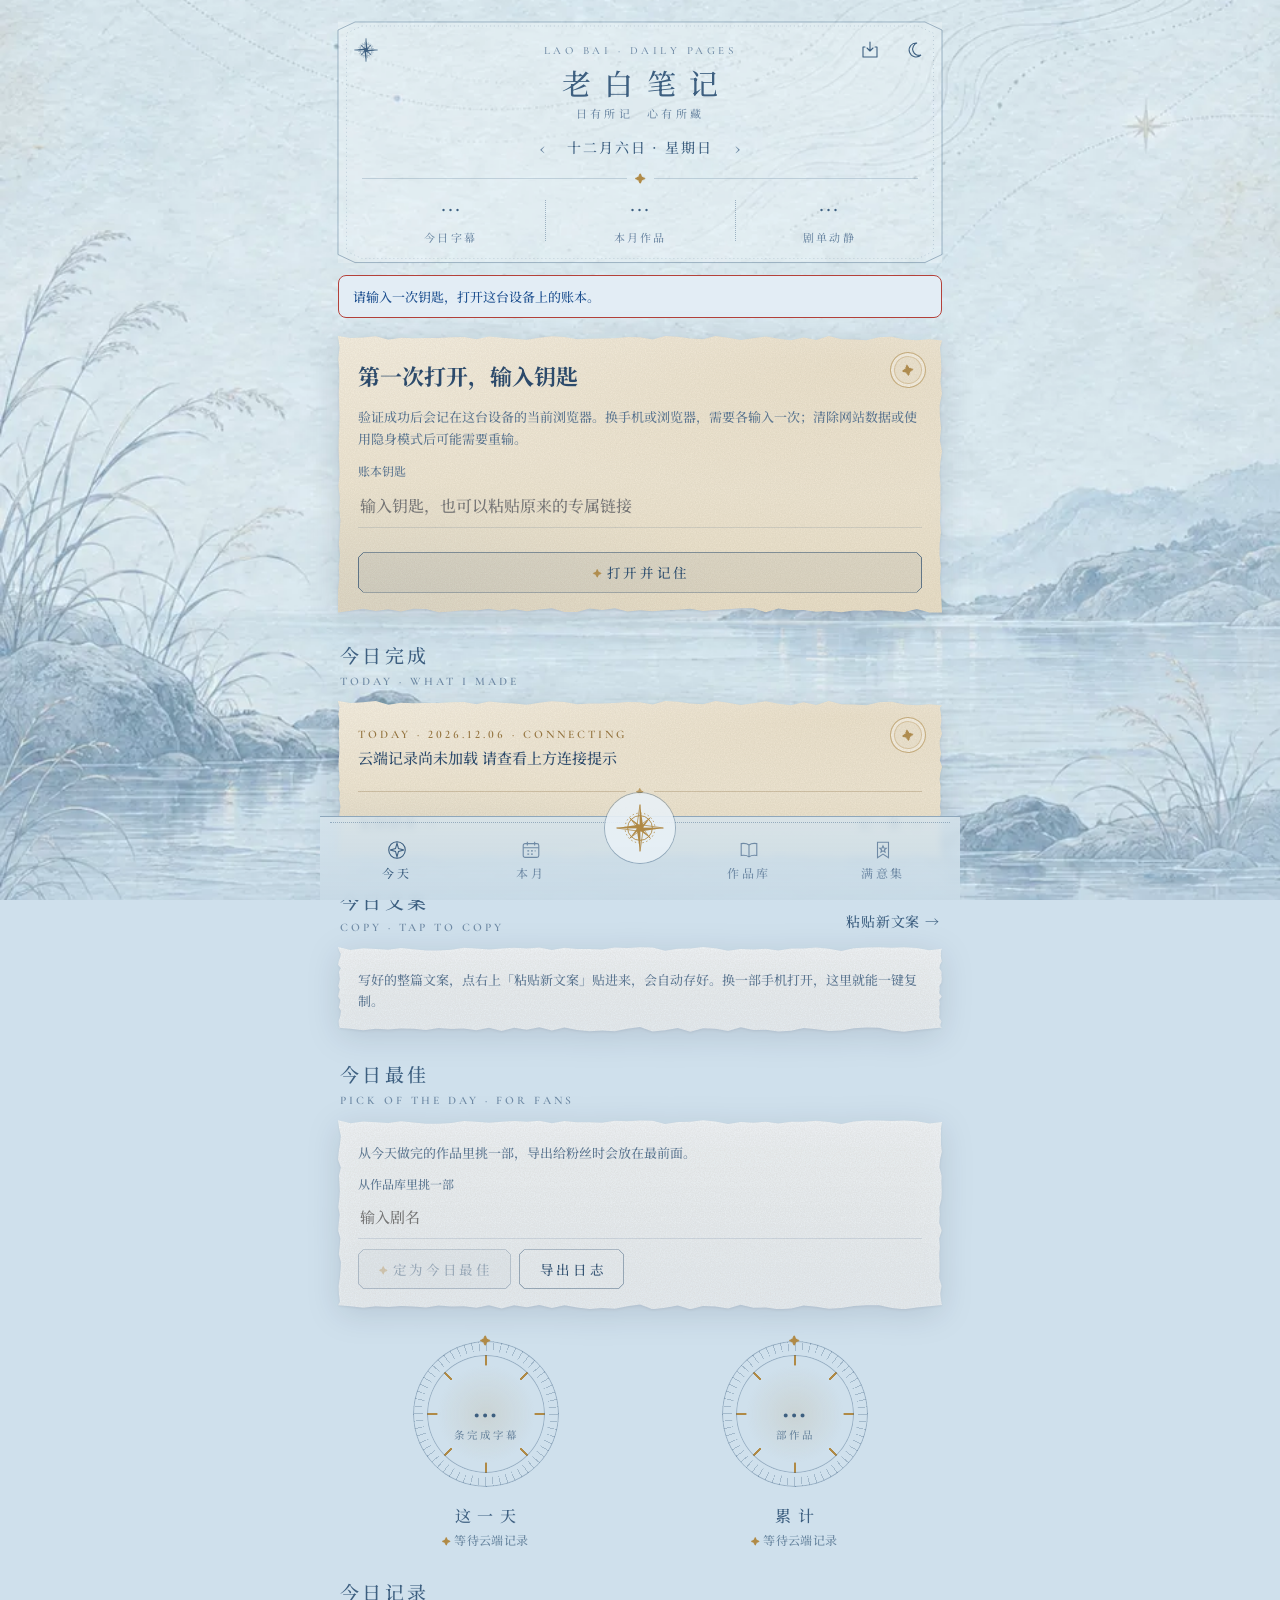
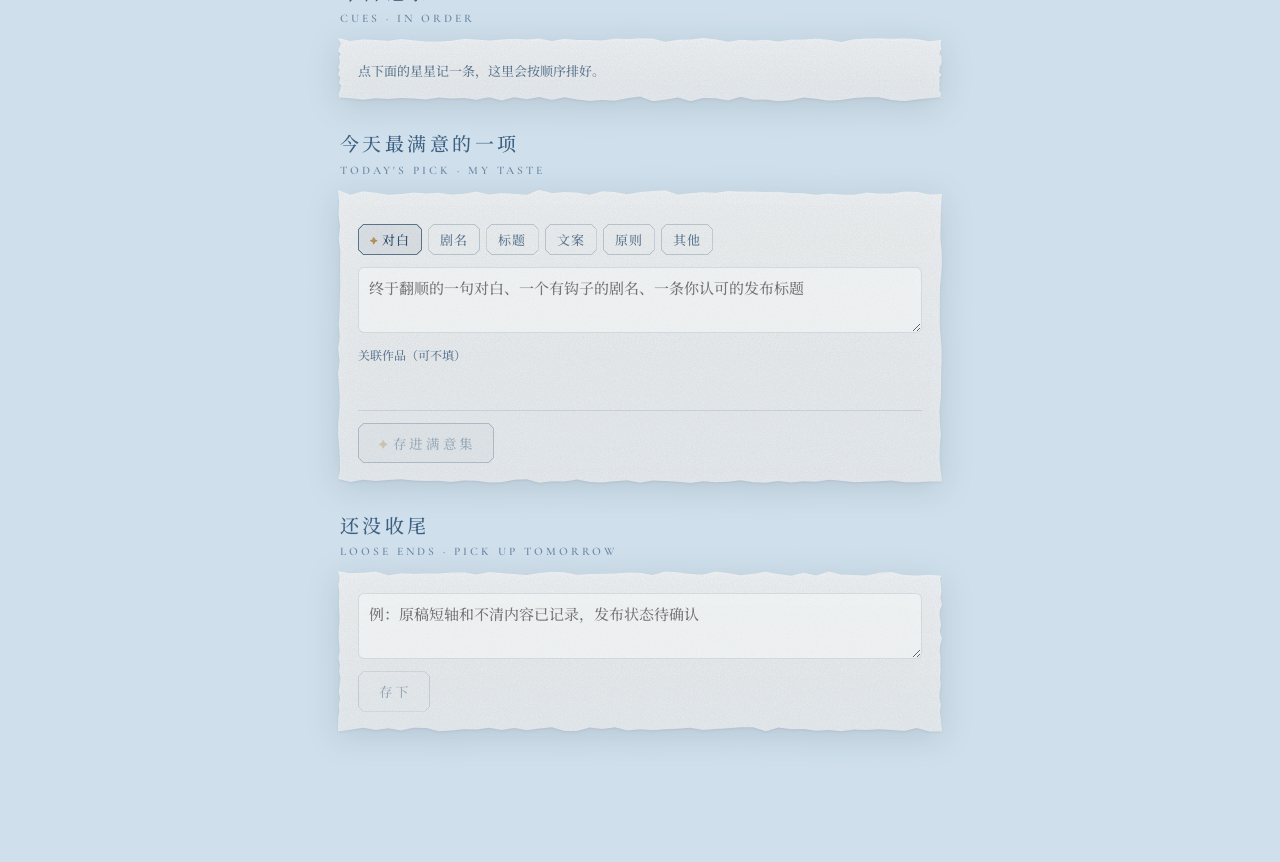
==== commit dc00f471: "Prefill official-name review from existing pick title without auto-confirmation" ====
--- a/ledger.html
+++ b/ledger.html
@@ -2,7 +2,7 @@
 <html lang="zh-CN">
 <head>
 <meta charset="utf-8">
-<meta http-equiv="Content-Security-Policy" content="default-src 'self'; script-src 'self' 'sha256-+4nIddov2obCXpcUD4o8Tj24Mu1TXvaM4Tsaj9ETets='; style-src 'self' 'unsafe-inline'; font-src 'self'; img-src 'self' data: blob:; connect-src https://tvoynrohczmovuyorplm.supabase.co; base-uri 'none'; object-src 'none'; form-action 'none'">
+<meta http-equiv="Content-Security-Policy" content="default-src 'self'; script-src 'self' 'sha256-qj6E8Vy1qNz3pDwl3yDWv7RL6X6b+vAEJFR5+WKcAVs='; style-src 'self' 'unsafe-inline'; font-src 'self'; img-src 'self' data: blob:; connect-src https://tvoynrohczmovuyorplm.supabase.co; base-uri 'none'; object-src 'none'; form-action 'none'">
 <meta name="referrer" content="no-referrer">
 <meta name="viewport" content="width=device-width,initial-scale=1,viewport-fit=cover">
 <meta name="apple-mobile-web-app-capable" content="yes">
@@ -15,7 +15,8 @@
 <link rel="icon" type="image/png" sizes="192x192" href="./icons/laobai-192.png">
 <link rel="stylesheet" href="./ledger-app.css">
 <link rel="stylesheet" href="./posters.css?v=20261116-poster-texture-c1">
-<link rel="stylesheet" href="./linkage.css?v=20261116-linkage-candidate2">
+<link rel="stylesheet" href="./linkage.css?v=20261116-names-n2">
+<link rel="stylesheet" href="./names.css?v=20261116-names-n2">
 <script defer src="./ledger-app.js"></script>
 <script defer src="./vendor/opencc-1.0.5.js"></script>
 <script defer src="./ledger-script.js"></script>
@@ -862,6 +863,7 @@
 </nav>
 
 <section class="pw" id="txBootFailure"><div class="paper">保存功能尚未加载。若一直停在这里，请联网重新打开；不要重复新建记录。此页面不会在模块缺失时改用旧的分步保存。</div></section>
+<div id="namesPending" class="names-pending" hidden><span>官中确认 / 文案对应结果待核实，请勿刷新或关闭整个页面。</span><button type="button" class="linkbtn" data-name-act="resume">核实这次操作</button></div>
 <section class="pw" id="txRecovery" hidden aria-live="polite"><div class="paper stack"><p id="txRecoveryText"></p><select class="in" id="txRecoverySelect" aria-label="选择待处理草稿" hidden></select><div class="acts"><button class="btn" type="button" id="txResume">核实上次保存结果</button><button class="btn ghost" type="button" id="txShow">查看原草稿</button><button class="btn warn" type="button" id="txDiscard" hidden>放弃被拒绝的保存</button></div></div></section>
 <p class="muted" id="subtitleSyncStatus" hidden aria-live="polite"></p><datalist id="workNames"></datalist>
 
@@ -1640,10 +1642,11 @@
 }
 
 return {createNoticeUI};})();
-import {createLinkageUI,pickTitle as linkedPickTitle} from './linkage.js?v=20261116-linkage-candidate2';
+import {createNamesUI} from './names.js?v=20261116-names-n2';
+import {createLinkageUI,pickTitle as linkedPickTitle} from './linkage.js?v=20261116-names-n2';
 import {createActivityUI} from './activity.js?v=20261107-chart2';
 import {createPosterUI} from './posters.js?v=20261109-posters-order1';
-import {OwnerKeyPicksClient,RowStore,safeURL as pkSafeURL,editable as pkEditable,patchBetween as pkPatchBetween,validateDraft as pkValidateDraft,monthDays as pkMonthDays,shiftMonth as pkShiftMonth,validDate as pkValidDate} from './core.js?v=20261116-linkage-candidate2';
+import {OwnerKeyPicksClient,RowStore,safeURL as pkSafeURL,editable as pkEditable,patchBetween as pkPatchBetween,validateDraft as pkValidateDraft,monthDays as pkMonthDays,shiftMonth as pkShiftMonth,validDate as pkValidDate} from './core.js?v=20261116-names-n2';
 const SHARED_ONLY=false;
 
 (function(){
@@ -2080,7 +2083,7 @@
   const facts=[];
   if(s.completedLines)facts.push('累计 '+s.completedLines+' 条完成字幕（'+subtitleBreakdown(s)+'）');if(s.eps)facts.push(s.eps+' 集');
   if(s.first)facts.push('交付于 '+md(s.first));if(w.pubDate)facts.push('发布于 '+md(w.pubDate));
-  let h='<div class="work" data-search-id="'+esc(w.id)+'"><div style="display:flex;justify-content:space-between;gap:10px;align-items:flex-start"><div style="min-width:0"><h4>《'+esc(workChineseTitle(w))+'》</h4>'+(w.en?'<div class="en">'+esc(w.en)+'</div>':'')+'</div><button class="arrow" data-act="edit-work" data-id="'+esc(w.id)+'">编辑</button></div>';
+  let h='<div class="work" data-search-id="'+esc(w.id)+'"><div style="display:flex;justify-content:space-between;gap:10px;align-items:flex-start"><div style="min-width:0"><h4>《'+esc(workChineseTitle(w))+'》</h4>'+NAMES.workLine(w)+(w.en?'<div class="en">'+esc(w.en)+'</div>':'')+'</div><button class="arrow" data-act="edit-work" data-id="'+esc(w.id)+'">编辑</button></div>';
   h+='<div style="margin-top:4px"><span class="pill s-'+esc(w.status||'翻译中')+'">'+esc(w.status||'翻译中')+'</span><span class="pill">'+esc(w.kind||'完整剧')+'</span><span class="muted">'+esc(facts.join(' · '))+'</span></div>';
   if(!compact){
     const links=[];
@@ -2596,8 +2599,8 @@
     return '<div class="pw'+(pkCompact()&&PK_ROW_OPEN.has(p.id)?' pk-row-open':'')+'" data-search-id="'+id+'"><div class="paper '+(i%2?'c':'b')+' pk'+(PK_ROW_OPEN.has(p.id)?' pk-row-expanded':'')+'"'+(pkCompact()?' tabindex="0" aria-expanded="'+PK_ROW_OPEN.has(p.id)+'"':'')+'><span class="pk-cover-placeholder" aria-hidden="true"></span>'+
       '<div class="pk-head">'+pkAiringBadge(p)+'<span class="pk-stamp" data-k="'+pkStampKind(st)+'">'+esc(st)+'</span><span class="cap pk-by">'+esc(p.by||'有人')+' · '+when+(p.updatedBy&&p.updatedBy!==p.by?' · '+esc(p.updatedBy)+' 改过':'')+'</span></div>'+
       '<div class="pk-title">'+(isNew?'<i class="pk-newdot" title="新放的"></i>':'')+'《'+esc(linkedPickTitle(p))+'》'+LINKS.badge(p)+'</div>'+
-      (p.zh&&p.en?'<div class="pk-en">'+esc(p.en)+'</div>':!p.zh?'<div class="pk-en">官中名待补</div>':'')+
-      pkCardTags(p)+
+      (p.zh&&p.en?'<div class="pk-en">'+esc(p.en)+'</div>':!p.zh?'<div class="pk-en">原剧单中文名未填</div>':'')+
+      pkCardTags(p)+NAMES.pickSummary(p)+
       (meta?'<div class="pk-meta">'+meta+'</div>':'')+
       (p.note?'<div class="pk-note">'+esc(p.note)+'</div>':'')+LINKS.pickCard(p)+pkResponseSummary(p,PK_ACTOR,PK_RESPONSES.state(p.id))+follow+links+
       '<div class="pk-acts"><div>'+main+alt+'</div><div>'+claim+'<button type="button" class="linkbtn pk-response-entry" data-act="pk-response-open" data-id="'+id+'" aria-controls="pk-response-'+id+'" aria-expanded="'+PK_RESPONSES.state(p.id).open+'">✦ 回应</button><button class="linkbtn pk-soft" data-act="pk-edit" data-id="'+id+'">编辑</button></div></div>'+
@@ -2626,6 +2629,7 @@
 /* Full-access shared-key mode: same private ledger key, no accounts or new credentials. */
 const PK_ACTOR={id:'',name:''};
 const LINKS=createLinkageUI({document,sharedOnly:SHARED_ONLY,getCloud:()=>CLOUD,getActor:()=>PK_ACTOR,canWrite:()=>writable,fetcher:guardedLedgerFetch,getWorks:()=>S.works,getPicks:()=>S.picks,onChange:()=>render(),onPick:row=>{PK_ROWS.apply([row]);pkPublish()},openWork:id=>openSearchResult(id,false),openPick:id=>openSearchResult(id,true),toast,decoratePosters:root=>{POSTERS.decorate('pick',root);if(!SHARED_ONLY)POSTERS.decorate('work',root)},copyPublishLink:async(choice,guard)=>{guard();if(SHARED_ONLY||!writable)throw Error('READ_ONLY');const auth=db.authGeneration();if(!choice.edit)choice.edit=await db.transactions().open(choice.workId);guard();if(auth!==db.authGeneration())throw Error('SESSION_CHANGED');if(String(choice.edit.bundle.work.data?.pubLink||'').trim())throw Error('TARGET_NOT_EMPTY');if(!choice.request)choice.request={version:1,mode:'save',savePurpose:'metadata_only',work:{id:choice.workId,expected:choice.edit.bundle.work,patch:{pubLink:choice.url}},subs:{action:'keep',expected:choice.edit.bundle.subs}};try{await LINKS.refresh();guard();await db.transactions().save(choice.edit,choice.request);guard();await db.retry()}finally{void txForms?.refreshPending()}}});
+const NAMES=createNamesUI({document,sharedOnly:SHARED_ONLY,getCloud:()=>CLOUD,getActor:()=>PK_ACTOR,canWrite:()=>writable,fetcher:guardedLedgerFetch,getPicks:()=>S.picks,getWorks:()=>S.works,getLogs:()=>S.logs,getWorkLink:id=>LINKS.getWorkLink(id),getLinkedWorks:id=>LINKS.getLinkedWorks(id),linksReady:()=>LINKS.relationsReady(),onChange:()=>render(),toast});
 const PK_CLIENT=new OwnerKeyPicksClient(()=>CLOUD,()=>PK_ACTOR,guardedLedgerFetch),PK_ROWS=new RowStore();
 let PK_EDIT=null,PK_TIMER=null,PK_SESSION=0,PK_SYNCING=false,PK_CONNECTED=false;
 const PK_NOTICE=createNoticeUI(()=>CLOUD,()=>PK_ACTOR,{fetcher:guardedLedgerFetch,canWrite:()=>writable});const PK_ACTIVITY=createActivityUI(()=>CLOUD,()=>PK_ACTOR,{fetcher:guardedLedgerFetch,onUnreadChange:()=>renderChartHead(),onError:e=>{if(e.message==='STORAGE_UNAVAILABLE')toast('浏览器未允许保存已读进度，刷新后可能再次看到提醒')}});
@@ -2672,10 +2676,10 @@
  try{const rows=await PK_CLIENT.rpc('ledger_picks_list');if(session!==PK_SESSION)return;PK_ROWS.apply(rows);pkPublish();PK_NOTICE.sync();PK_ACTIVITY.sync();$('#pkSyncNote').textContent='已同步 · '+new Date().toLocaleTimeString([], {hour:'2-digit',minute:'2-digit'})}
  catch(e){if(session===PK_SESSION)pkError(e)}finally{if(session===PK_SESSION)PK_SYNCING=false}
 }
-function pkOnLedgerReady(){LINKS.connect();if(!PK_CONNECTED){PK_CONNECTED=true;PK_NOTICE.connect();PK_ACTIVITY.connect();PK_SESSION++;PK_TIMER=setInterval(()=>{if(!document.hidden)void pkSync()},30000);void pkSync()}render()}
-function pkDisconnect(){LINKS.clear();PK_COMPOSING=false;PK_RESPONSE_REDRAW=false;PK_COMPOSITION_TOKEN++;PK_RESPONSES.clear();PK_NOTICE.clear();PK_ACTIVITY.clear();PK_SESSION++;PK_CLIENT.clear();PK_CONNECTED=false;PK_EDIT=null;PK_ROWS.clear();PK_BUSY.clear();PK_SYNCING=false;clearInterval(PK_TIMER);$('#pkOv').hidden=true;$('#pkForm').reset();$('#kIssues').innerHTML='';S.picks.clear();render()}
+function pkOnLedgerReady(){LINKS.connect();NAMES.connect();if(!PK_CONNECTED){PK_CONNECTED=true;PK_NOTICE.connect();PK_ACTIVITY.connect();PK_SESSION++;PK_TIMER=setInterval(()=>{if(!document.hidden)void pkSync()},30000);void pkSync()}render()}
+function pkDisconnect(){LINKS.clear();NAMES.clear();PK_COMPOSING=false;PK_RESPONSE_REDRAW=false;PK_COMPOSITION_TOKEN++;PK_RESPONSES.clear();PK_NOTICE.clear();PK_ACTIVITY.clear();PK_SESSION++;PK_CLIENT.clear();PK_CONNECTED=false;PK_EDIT=null;PK_ROWS.clear();PK_BUSY.clear();PK_SYNCING=false;clearInterval(PK_TIMER);$('#pkOv').hidden=true;$('#pkForm').reset();$('#kIssues').innerHTML='';S.picks.clear();render()}
 function pkAskMe(){$('#pkActorPanel').hidden=false;$('#pkActorName').value=PK_ACTOR.name;$('#pkActorName').focus()}
-function pkSaveActor(e){e.preventDefault();const name=$('#pkActorName').value.trim();if(!name||name.length>80)return toast('署名请填 1 到 80 个字');PK_CLIENT.clear();PK_RESPONSES.clear();PK_ACTOR.name=name;LINKS.clear();LINKS.connect();pkSet('picks_actor_name',name);$('#pkActorPanel').hidden=true;render();toast('署名已记下，仅作协作标记，不是个人账号')}
+function pkSaveActor(e){e.preventDefault();const name=$('#pkActorName').value.trim();if(!name||name.length>80)return toast('署名请填 1 到 80 个字');PK_CLIENT.clear();PK_RESPONSES.clear();PK_ACTOR.name=name;LINKS.clear();NAMES.clear();LINKS.connect();NAMES.connect();pkSet('picks_actor_name',name);$('#pkActorPanel').hidden=true;render();toast('署名已记下，仅作协作标记，不是个人账号')}
 function pkRenderCalendar(){
  $('#pkCalendar').hidden=!PK_CONNECTED;$('#pkSyncNote').hidden=!PK_CONNECTED;$('#pkNeedKey').hidden=PK_CONNECTED;
  if(!PK_CONNECTED)return;
@@ -2929,7 +2933,7 @@
  }
  const name=String(url).split('/').pop();
  if(SHARED_ONLY&&!/^ledger_picks_(?:list|create|update|claim|delete|react|reply|reply_delete|notice|link_flags)$/.test(name)&&!/^ledger_pick_poster_(?:sets|get|add|arrange)$/.test(name))return Promise.reject(Object.assign(new Error('共享视图不读取作品库资料。'),{code:'shared_only'}));
- const read=['ledger_tx_fingerprint','ledger_tx_snapshot','ledger_tx_bundle','ledger_tx_status','ledger_get','ledger_all','ledger_pull','ledger_inbox_pending_page','ledger_picks_list','ledger_links_snapshot','ledger_picks_link_flags','ledger_pick_poster_sets','ledger_pick_poster_get','ledger_poster_sets','ledger_poster_get'].includes(name)||(name==='ledger_picks_notice'&&['config','status','changes','events_since'].includes(body.p_op));
+ const read=['ledger_tx_fingerprint','ledger_tx_snapshot','ledger_tx_bundle','ledger_tx_status','ledger_get','ledger_all','ledger_pull','ledger_inbox_pending_page','ledger_picks_list','ledger_links_snapshot','ledger_names_snapshot','ledger_picks_link_flags','ledger_pick_poster_sets','ledger_pick_poster_get','ledger_poster_sets','ledger_poster_get'].includes(name)||(name==='ledger_picks_notice'&&['config','status','changes','events_since'].includes(body.p_op));
  if(!read&&!writable)return Promise.reject(Object.assign(new Error('当前为只读，未发送修改。'),{code:'read_only'}));
  return fetch(url,options);
 }
--- a/names.css
+++ b/names.css
@@ -0,0 +1,3 @@
+.names-pick-summary{grid-column:1/-1;margin:10px 0 6px;padding:10px 12px;border-left:2px solid color-mix(in srgb,var(--p-ink2) 40%,transparent);background:color-mix(in srgb,var(--p-ink2) 5%,transparent);color:var(--p-ink);font-size:12px;line-height:1.6;overflow-wrap:anywhere;min-width:0}.names-row{display:grid;grid-template-columns:7em minmax(0,1fr);gap:8px;margin:3px 0}.names-row>span{color:var(--p-ink2)}.names-row b{font-weight:500}.names-copy-state{display:inline-block;font-style:normal;font-size:10px;border:1px solid color-mix(in srgb,var(--p-ink2) 40%,transparent);border-radius:3px;padding:0 4px;margin-right:5px;vertical-align:1px}.names-actions{display:flex;flex-wrap:wrap;gap:4px 16px;margin-top:7px}.names-actions button,[data-name-act=resume]{min-height:36px;font-size:12px}.names-work-official{font-size:12px;color:var(--p-ink2);line-height:1.5;margin:3px 0 5px;overflow-wrap:anywhere}.names-dialog{width:min(620px,calc(100vw - 24px));max-height:85dvh;overflow:auto;box-sizing:border-box;border:1px solid var(--p-ink2);border-radius:10px;padding:20px;background:var(--paper-bg,var(--paper,#f8f3e8));color:var(--p-ink)}.names-dialog::backdrop{background:rgba(10,16,40,.42)}.names-dialog-head{display:flex;align-items:center;justify-content:space-between;gap:12px}.names-dialog-head h2{font-size:19px;margin:0}.names-input-label{display:block;font-size:13px}.names-dialog .in{display:block;box-sizing:border-box;width:100%;margin:8px 0}.names-dialog button{color:inherit;min-height:36px}.names-copy-option{padding:12px 0;border-bottom:1px solid color-mix(in srgb,var(--p-ink2) 20%,transparent);font-size:13px;overflow-wrap:anywhere}.names-copy-option p{margin:5px 0}.names-copy-option small{color:var(--p-ink2)}#namesStatus:empty{display:none}#namesStatus{border:1px solid currentColor;padding:8px;font-size:13px;overflow-wrap:anywhere}
+#pkList.pk-compact .paper.pk:not(.pk-row-expanded)>.names-pick-summary{display:block;grid-column:1/-1;grid-row:4;margin:4px 0 0;padding:6px 8px;font-size:11px}#pkList.pk-compact .paper.pk:not(.pk-row-expanded)>.names-pick-summary .names-actions{display:none}#pkList.pk-compact .paper.pk:not(.pk-row-expanded)>.names-pick-summary .names-row{grid-template-columns:6.8em minmax(0,1fr);gap:5px}
+.names-pending{padding:10px 12px;margin:10px 0;border:1px solid currentColor;color:var(--ink);font-size:12px}.names-pending button{margin-left:12px;min-height:36px}.shared-only #namesPending{display:none!important}
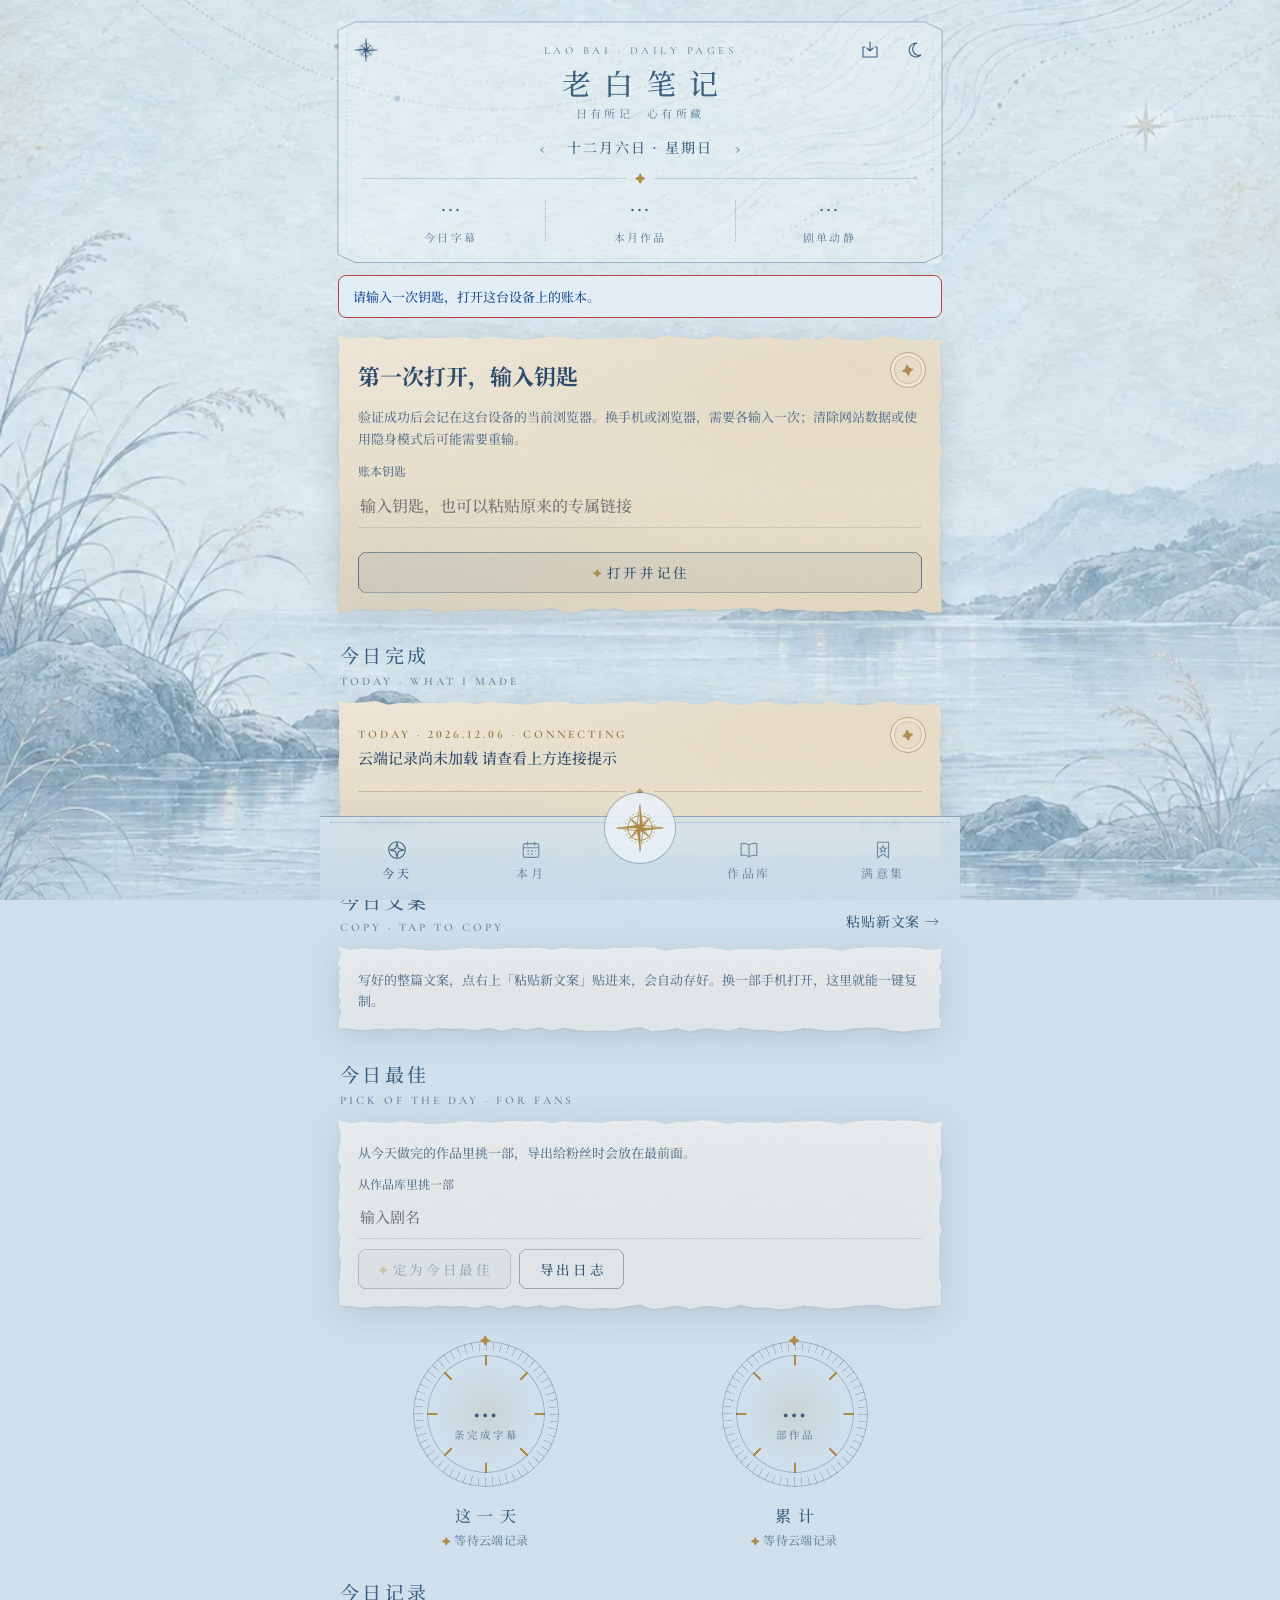
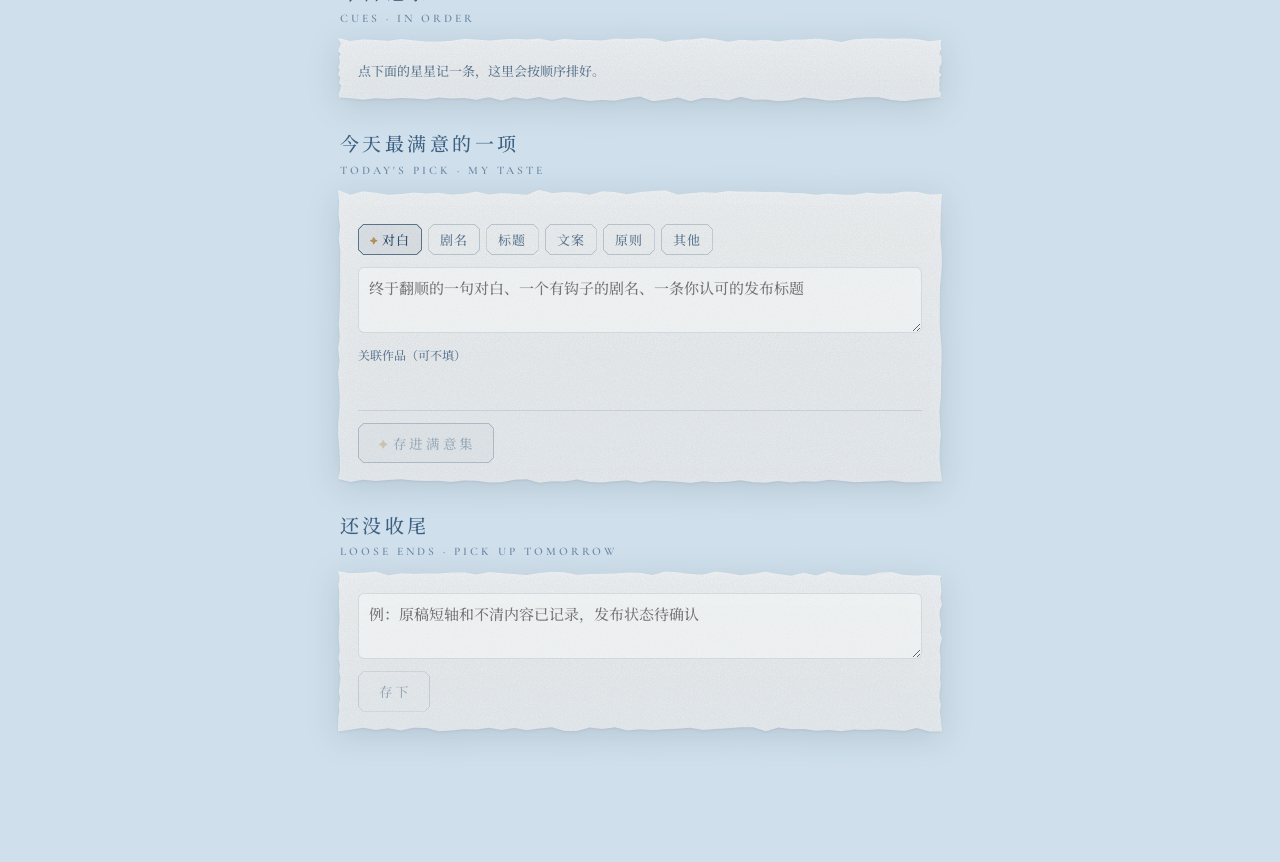
==== commit b8943e7a: "Remove decorative white arch from poster thumbnails" ====
--- a/ledger.html
+++ b/ledger.html
@@ -14,9 +14,9 @@
 <link rel="icon" type="image/svg+xml" href="./icons/laobai.svg">
 <link rel="icon" type="image/png" sizes="192x192" href="./icons/laobai-192.png">
 <link rel="stylesheet" href="./ledger-app.css">
-<link rel="stylesheet" href="./posters.css?v=20261116-poster-texture-c1">
+<link rel="stylesheet" href="./posters.css?v=20261116-poster-clean-c2">
 <link rel="stylesheet" href="./linkage.css?v=20261116-names-n2">
-<link rel="stylesheet" href="./names.css?v=20261116-names-n2">
+<link rel="stylesheet" href="./names.css?v=20261116-names-n3">
 <script defer src="./ledger-app.js"></script>
 <script defer src="./vendor/opencc-1.0.5.js"></script>
 <script defer src="./ledger-script.js"></script>
@@ -3076,3 +3076,4 @@
 
 
 
+
--- a/posters.css
+++ b/posters.css
@@ -70,9 +70,6 @@
 /* Draft ordering uses the same selected thumbnail and actions as saved posters. */
 .pst-draft-tools .chip{min-height:44px;touch-action:manipulation}
 
-/* Arch detail belongs to thumbnails only, never the viewer or failed covers. */
-.work .pst-cover:not(.failed) .pst-mount::after,.paper.pk .pst-cover:not(.failed) .pst-mount::after{content:"";position:absolute;inset:7px;border:1.5px solid rgba(255,255,255,.85);border-radius:50% 50% 3px 3px/33% 33% 3px 3px;pointer-events:none}
 #pkList.pk-compact .paper.pk:not(.pk-row-expanded) .pst-cover{border-radius:6px}
 #pkList.pk-compact .paper.pk:not(.pk-row-expanded) .pst-cover .pst-mount{border-radius:6px;box-shadow:4px 5px 0 0 color-mix(in srgb,var(--p-ink2) 45%,transparent),0 1px 2px rgba(10,16,40,.18)}
 #pkList.pk-compact .paper.pk:not(.pk-row-expanded) .pst-cover .pst-mount img{border-radius:6px;box-shadow:0 0 0 1.5px rgba(255,255,255,.92)}
-#pkList.pk-compact .paper.pk:not(.pk-row-expanded) .pst-cover:not(.failed) .pst-mount::after{inset:4px;border-width:1px}
--- a/names.css
+++ b/names.css
@@ -1,3 +1,6 @@
 .names-pick-summary{grid-column:1/-1;margin:10px 0 6px;padding:10px 12px;border-left:2px solid color-mix(in srgb,var(--p-ink2) 40%,transparent);background:color-mix(in srgb,var(--p-ink2) 5%,transparent);color:var(--p-ink);font-size:12px;line-height:1.6;overflow-wrap:anywhere;min-width:0}.names-row{display:grid;grid-template-columns:7em minmax(0,1fr);gap:8px;margin:3px 0}.names-row>span{color:var(--p-ink2)}.names-row b{font-weight:500}.names-copy-state{display:inline-block;font-style:normal;font-size:10px;border:1px solid color-mix(in srgb,var(--p-ink2) 40%,transparent);border-radius:3px;padding:0 4px;margin-right:5px;vertical-align:1px}.names-actions{display:flex;flex-wrap:wrap;gap:4px 16px;margin-top:7px}.names-actions button,[data-name-act=resume]{min-height:36px;font-size:12px}.names-work-official{font-size:12px;color:var(--p-ink2);line-height:1.5;margin:3px 0 5px;overflow-wrap:anywhere}.names-dialog{width:min(620px,calc(100vw - 24px));max-height:85dvh;overflow:auto;box-sizing:border-box;border:1px solid var(--p-ink2);border-radius:10px;padding:20px;background:var(--paper-bg,var(--paper,#f8f3e8));color:var(--p-ink)}.names-dialog::backdrop{background:rgba(10,16,40,.42)}.names-dialog-head{display:flex;align-items:center;justify-content:space-between;gap:12px}.names-dialog-head h2{font-size:19px;margin:0}.names-input-label{display:block;font-size:13px}.names-dialog .in{display:block;box-sizing:border-box;width:100%;margin:8px 0}.names-dialog button{color:inherit;min-height:36px}.names-copy-option{padding:12px 0;border-bottom:1px solid color-mix(in srgb,var(--p-ink2) 20%,transparent);font-size:13px;overflow-wrap:anywhere}.names-copy-option p{margin:5px 0}.names-copy-option small{color:var(--p-ink2)}#namesStatus:empty{display:none}#namesStatus{border:1px solid currentColor;padding:8px;font-size:13px;overflow-wrap:anywhere}
-#pkList.pk-compact .paper.pk:not(.pk-row-expanded)>.names-pick-summary{display:block;grid-column:1/-1;grid-row:4;margin:4px 0 0;padding:6px 8px;font-size:11px}#pkList.pk-compact .paper.pk:not(.pk-row-expanded)>.names-pick-summary .names-actions{display:none}#pkList.pk-compact .paper.pk:not(.pk-row-expanded)>.names-pick-summary .names-row{grid-template-columns:6.8em minmax(0,1fr);gap:5px}
+/* Keep name correspondence details inside the existing tap-to-expand card. */
+#pkList.pk-compact .paper.pk:not(.pk-row-expanded)>.names-pick-summary{display:none}
+
 .names-pending{padding:10px 12px;margin:10px 0;border:1px solid currentColor;color:var(--ink);font-size:12px}.names-pending button{margin-left:12px;min-height:36px}.shared-only #namesPending{display:none!important}
+
